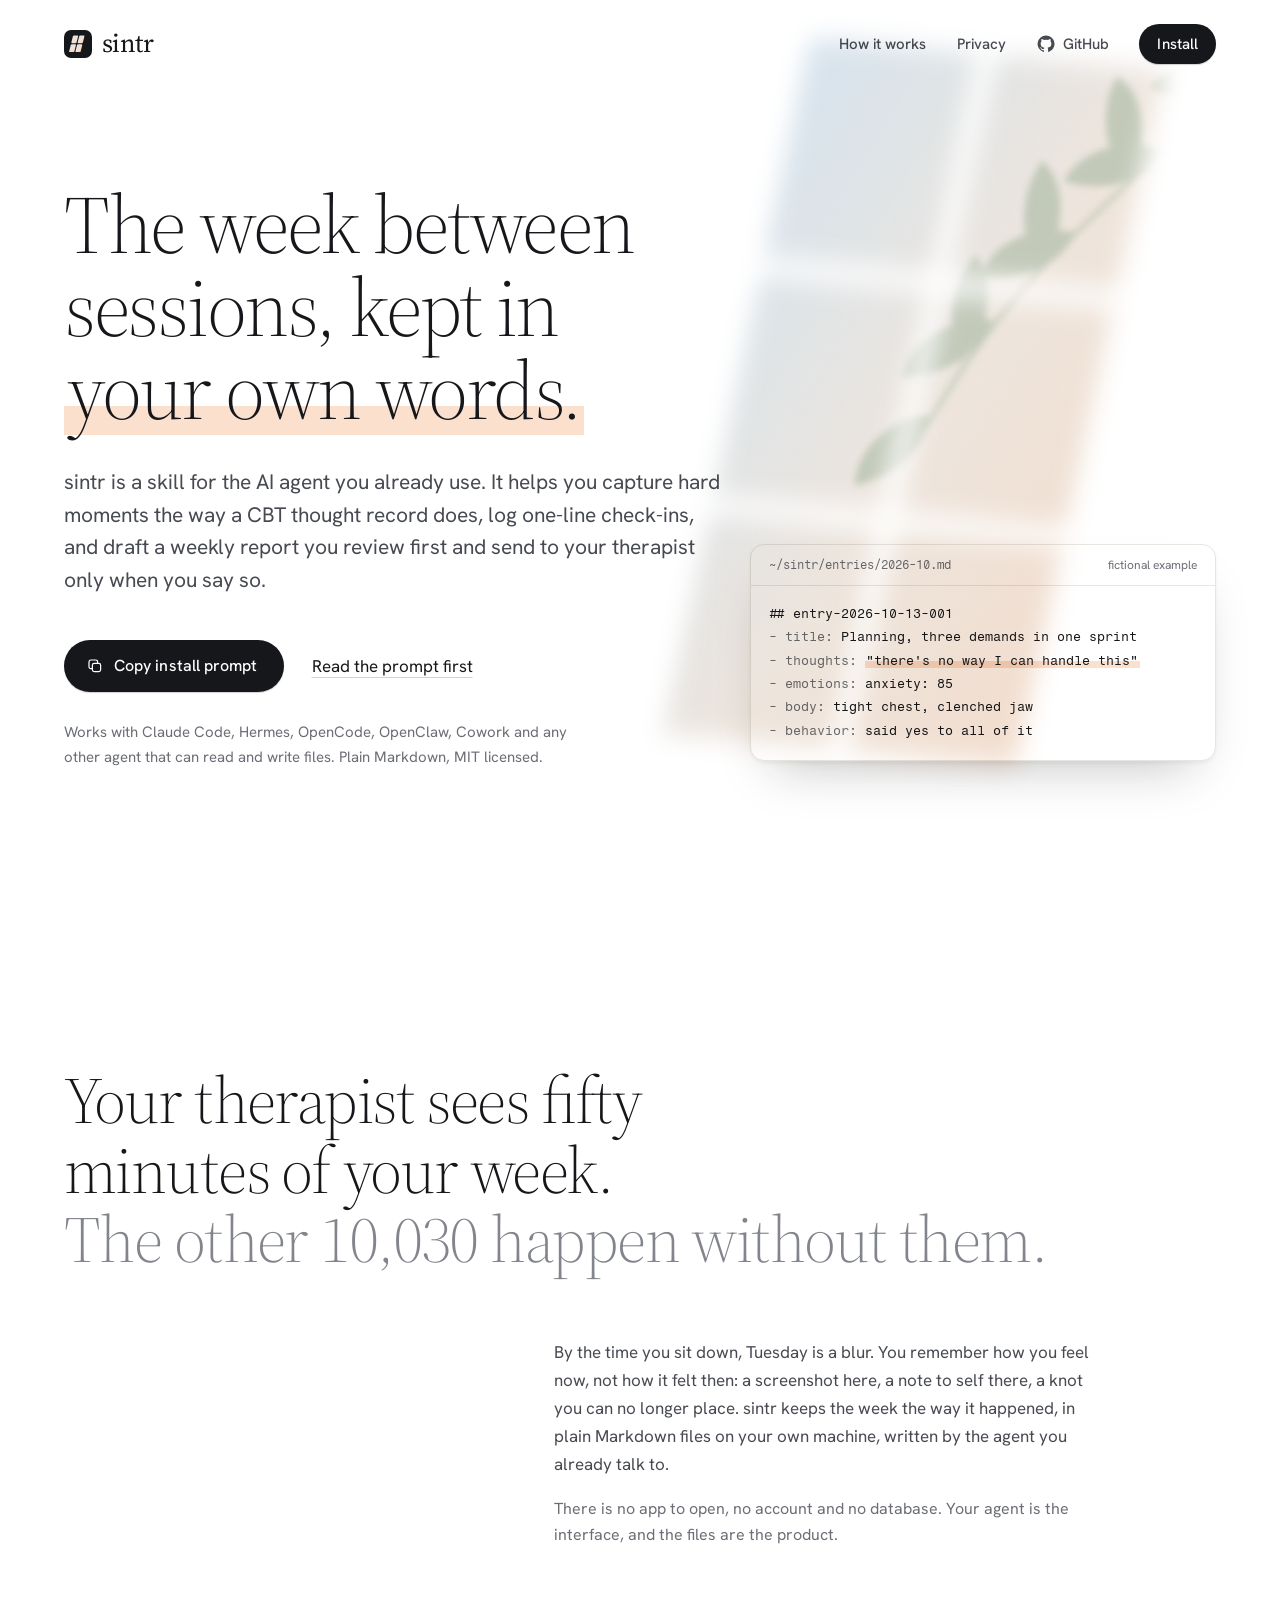
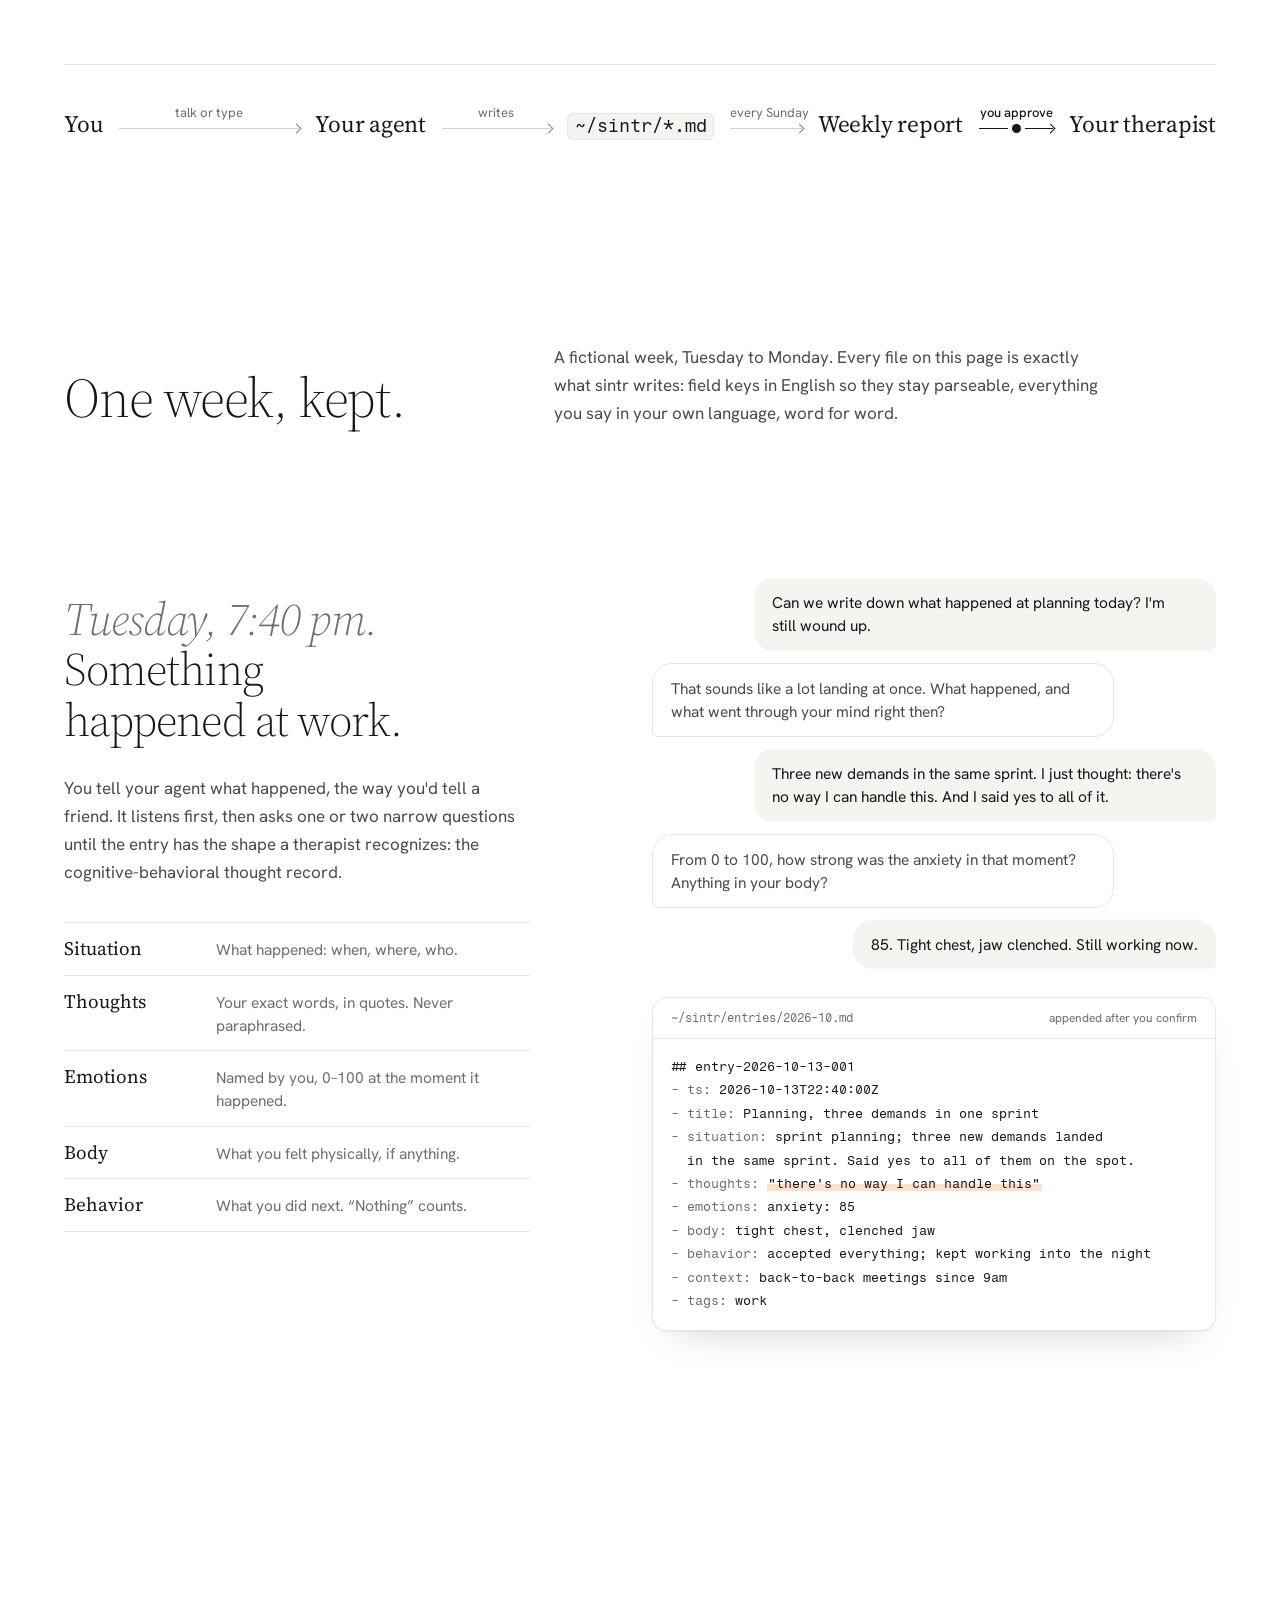
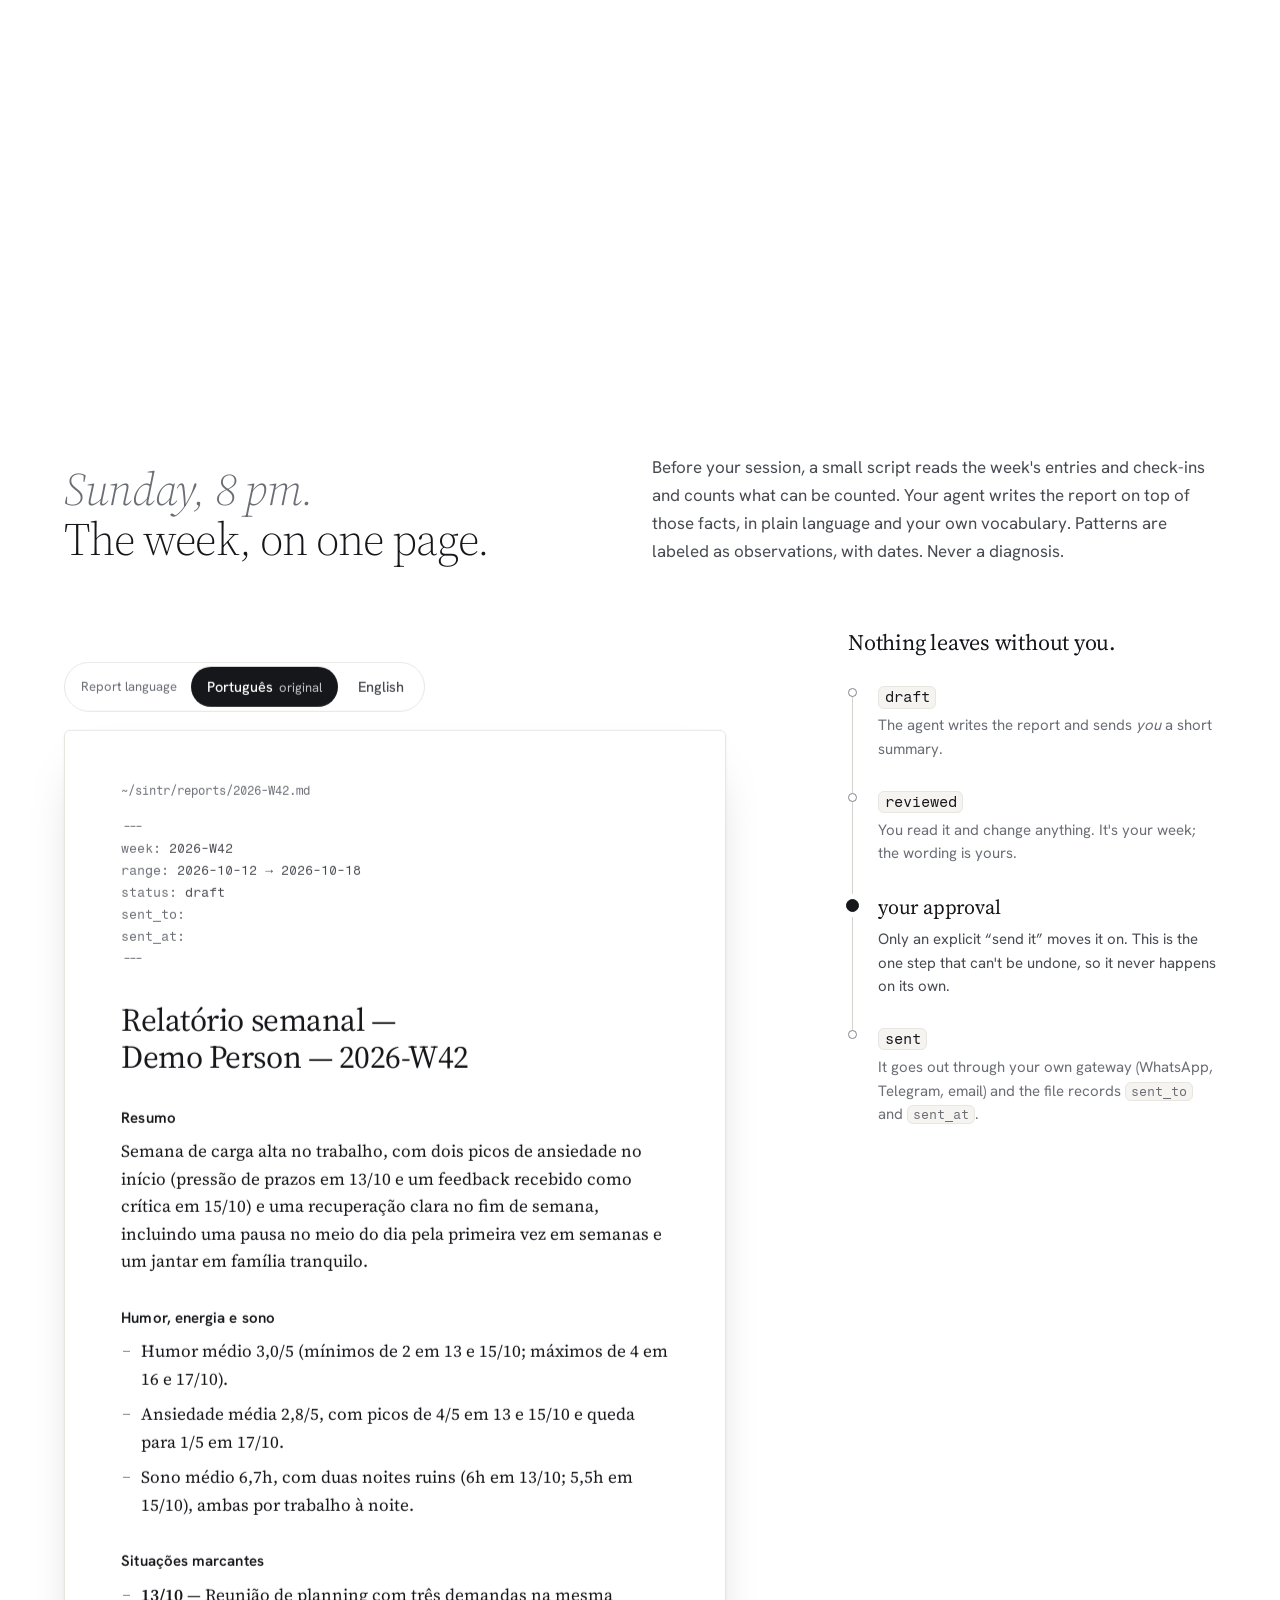
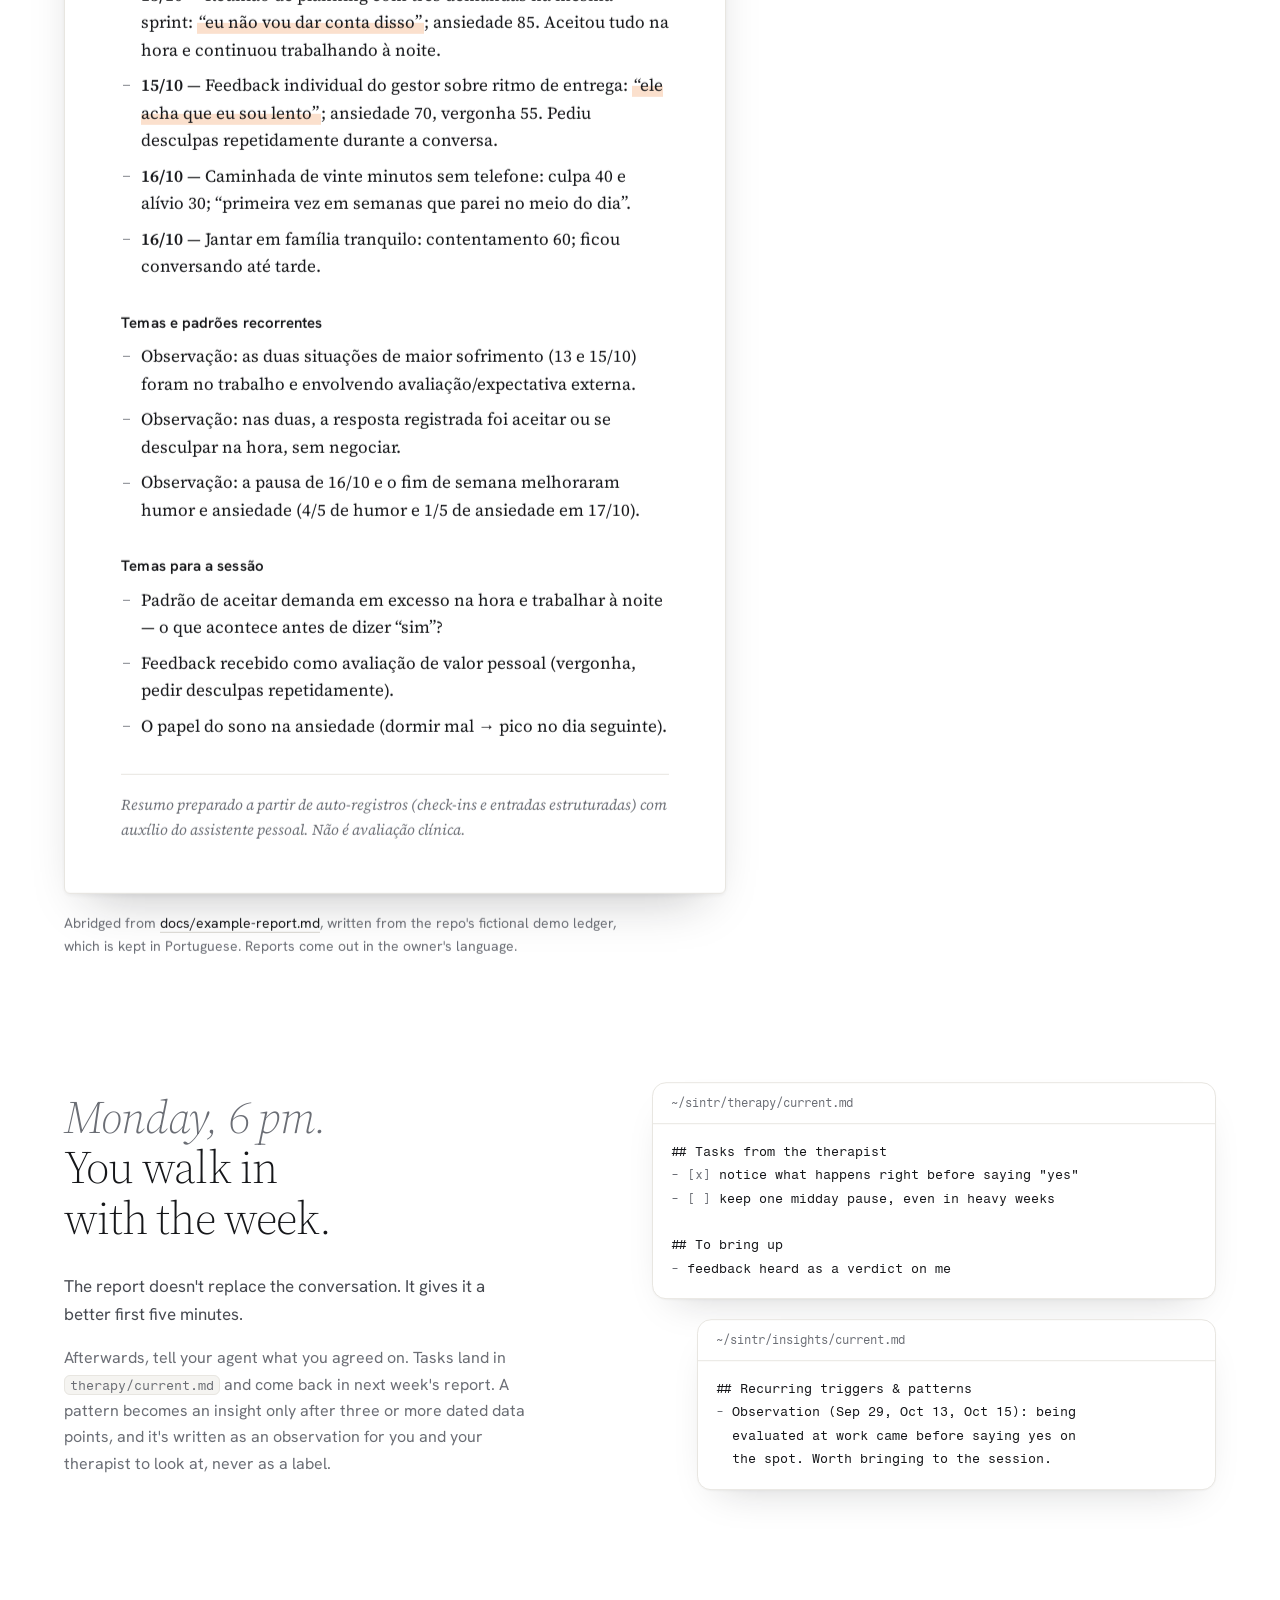
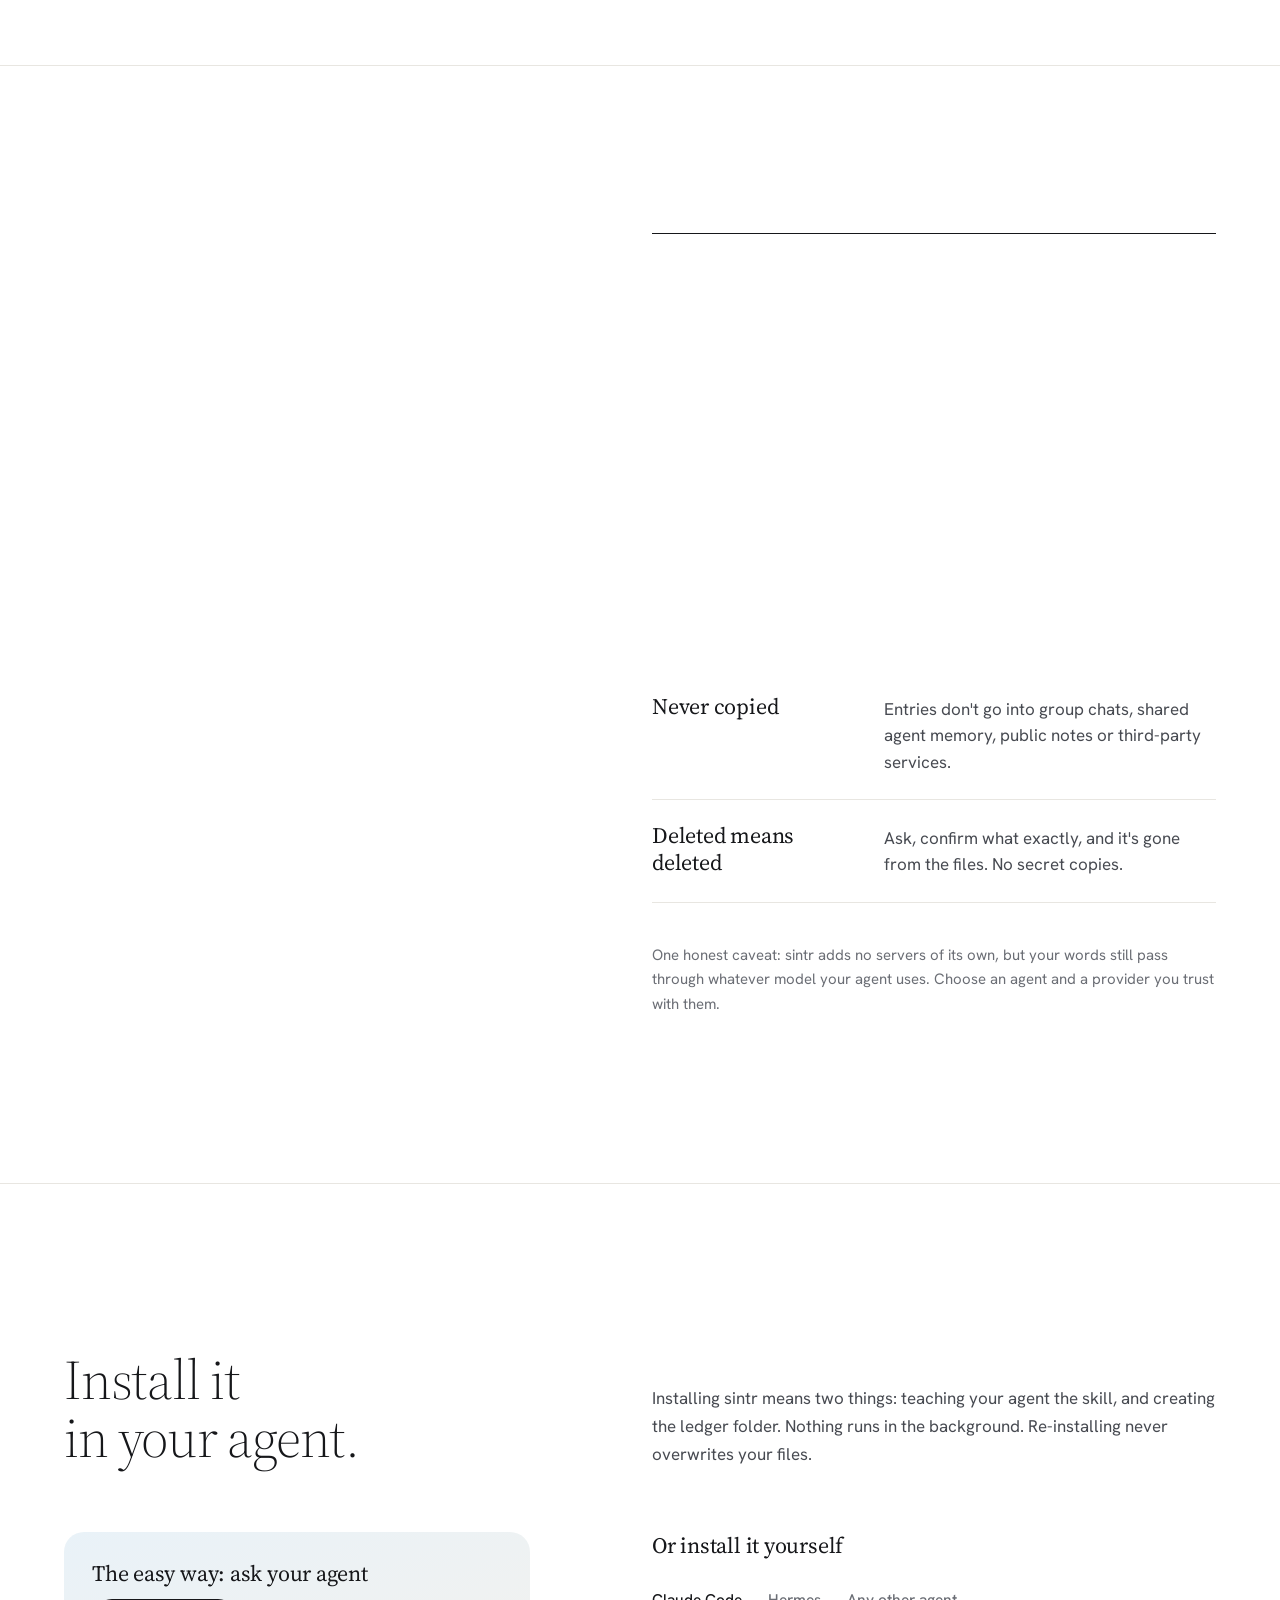
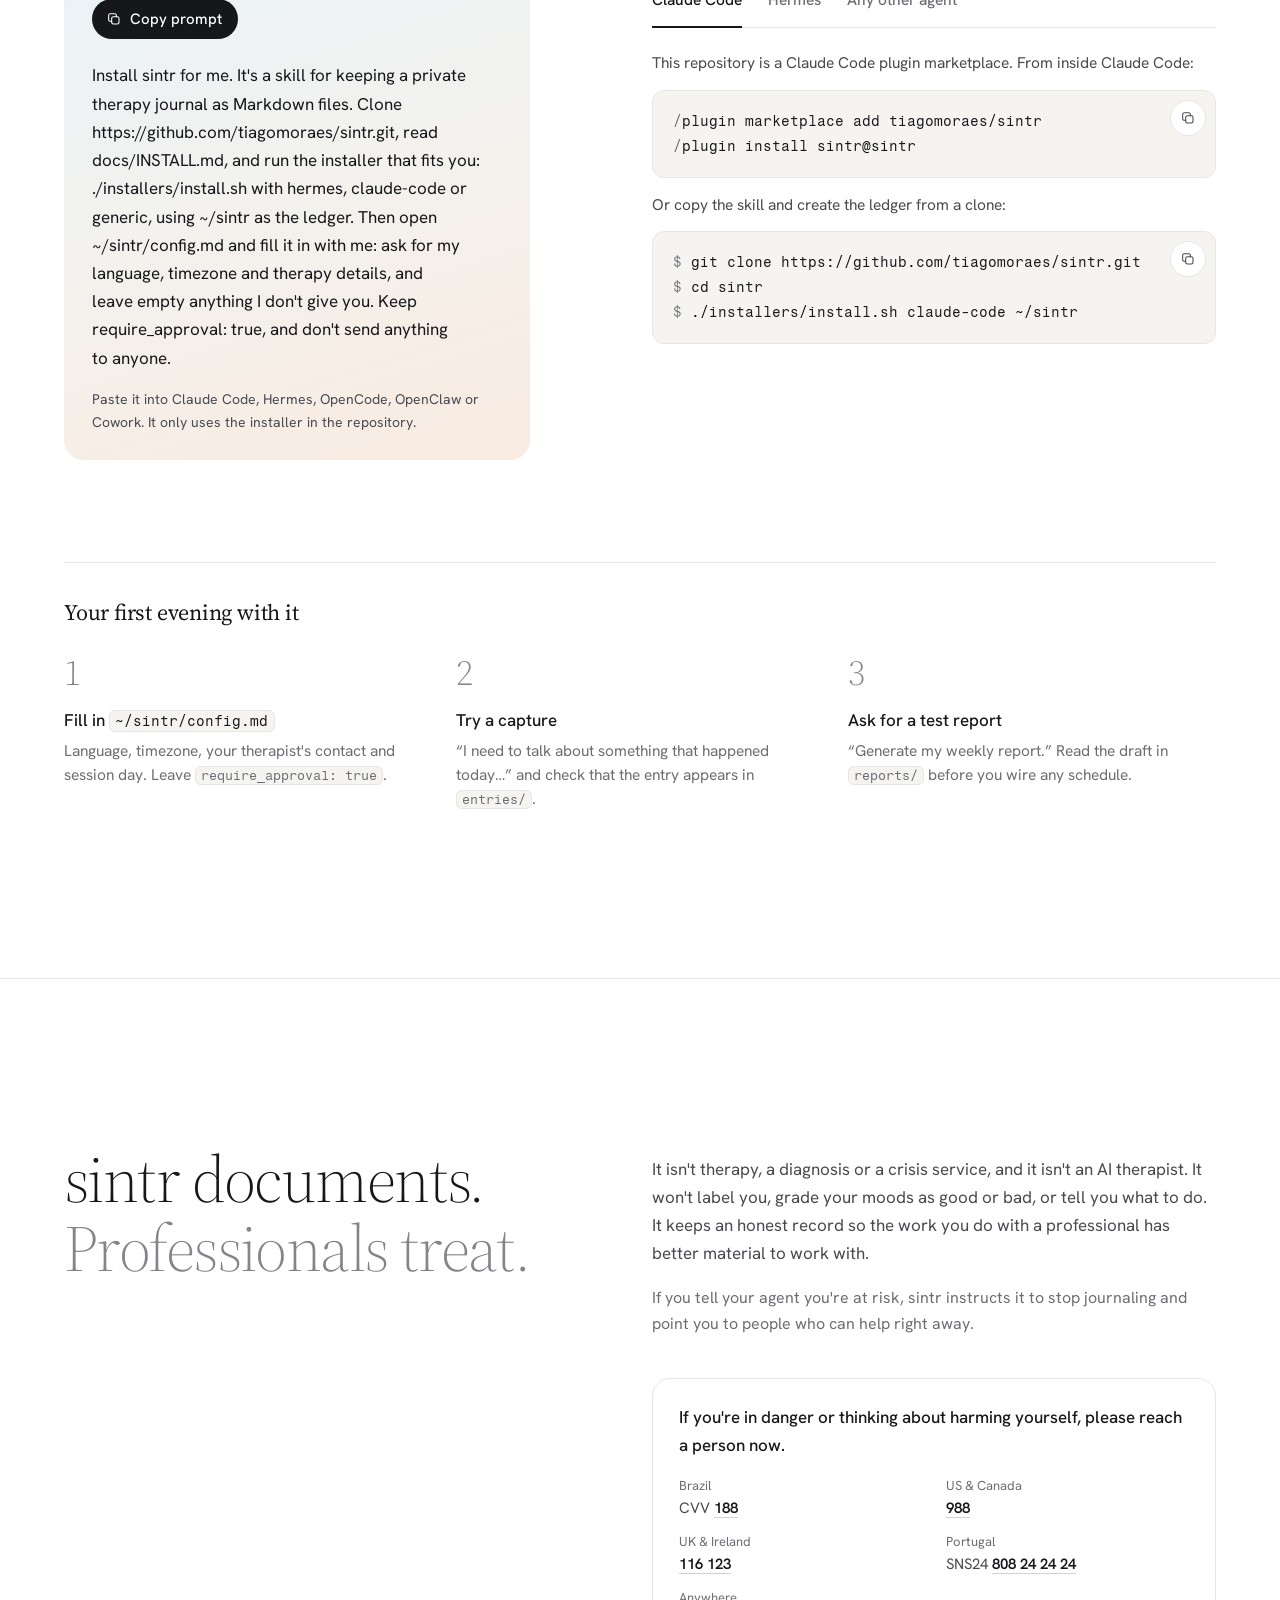
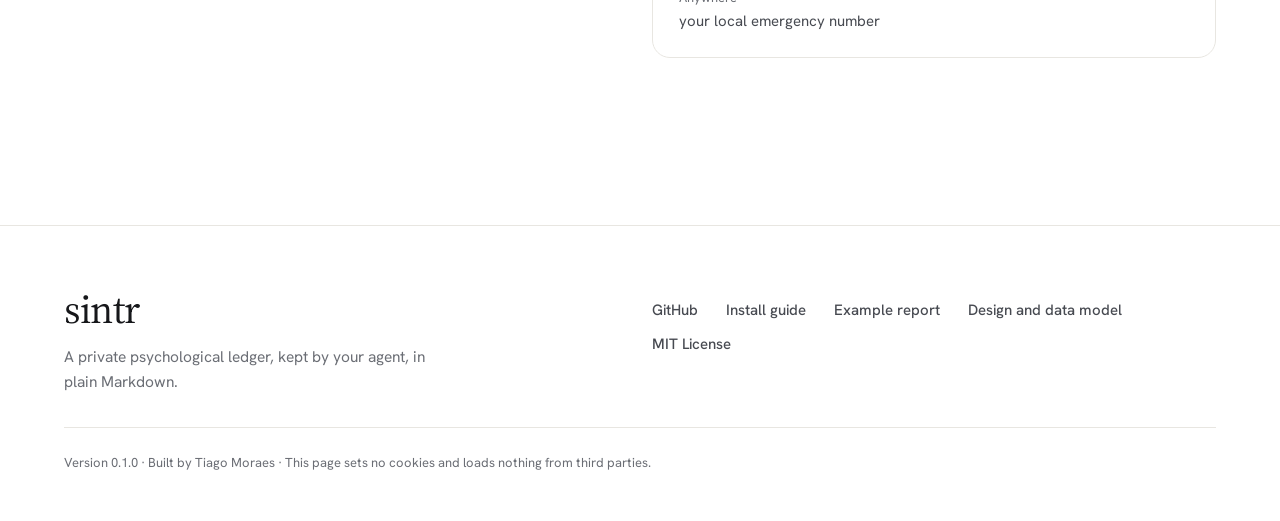
==== site/index.html @ f6a13fe6 "site: public website for sintr.tiagomoraes.cloud Static, dependency-free site in site/ (HTML/CSS/JS," ====
<!doctype html>
<html lang="en" data-time="morning">
<head>
  <meta charset="utf-8">
  <meta name="viewport" content="width=device-width, initial-scale=1">
  <title>sintr — the week between sessions, kept in your own words</title>
  <meta name="description" content="sintr is a skill for the AI agent you already use. It keeps a private, plain-Markdown record of hard moments and check-ins, structured like a CBT thought record, and drafts a weekly report you review before it goes to your therapist.">
  <meta name="theme-color" content="#ffffff">
  <meta name="color-scheme" content="light">
  <link rel="canonical" href="https://sintr.tiagomoraes.cloud/">
  <meta property="og:type" content="website">
  <meta property="og:url" content="https://sintr.tiagomoraes.cloud/">
  <meta property="og:title" content="sintr — the week between sessions, kept in your own words">
  <meta property="og:description" content="A private psychological ledger your AI agent keeps in plain Markdown, with a weekly report you approve before it reaches your therapist.">
  <meta property="og:image" content="https://sintr.tiagomoraes.cloud/og.png">
  <meta property="og:image:width" content="1200">
  <meta property="og:image:height" content="630">
  <meta name="twitter:card" content="summary_large_image">
  <link rel="icon" href="favicon.svg" type="image/svg+xml">
  <link rel="preload" href="fonts/source-serif-4-roman.woff2" as="font" type="font/woff2" crossorigin>
  <link rel="preload" href="fonts/hanken-grotesk.woff2" as="font" type="font/woff2" crossorigin>
  <script>
    /* Motion is opt-in: content renders fully without JS, and only browsers that
       welcome motion and can observe scroll get the light and reveal behavior. */
    (function (d) {
      d.classList.add('js');
      try {
        if ('IntersectionObserver' in window && !matchMedia('(prefers-reduced-motion: reduce)').matches) {
          d.classList.add('motion');
        }
      } catch (e) {}
    })(document.documentElement);
  </script>
  <link rel="stylesheet" href="styles.css">
</head>
<body>
  <a class="skip" href="#main">Skip to content</a>

  <!-- Window light: the page's only color. Purely decorative. -->
  <div class="sun" aria-hidden="true">
    <svg class="sun__svg" viewBox="0 0 1000 1000" focusable="false">
      <defs>
        <linearGradient id="sun-grad" x1="0" y1="0" x2="1" y2="1">
          <stop offset=".18" class="sun__s1"/>
          <stop offset=".5" class="sun__s2"/>
          <stop offset=".82" class="sun__s3"/>
        </linearGradient>
        <filter id="sun-edge" x="-30%" y="-30%" width="160%" height="160%">
          <feGaussianBlur stdDeviation="11"/>
        </filter>
        <filter id="sun-leaf" x="-30%" y="-30%" width="160%" height="160%">
          <feGaussianBlur stdDeviation="3.4"/>
        </filter>
        <filter id="sun-grain" x="0" y="0" width="100%" height="100%">
          <feTurbulence type="fractalNoise" baseFrequency=".9" numOctaves="2" stitchTiles="stitch"/>
          <feColorMatrix values="0 0 0 0 .42  0 0 0 0 .42  0 0 0 0 .44  0 0 0 .11 0"/>
        </filter>
        <!-- a tall two-by-three window, projected obliquely onto the wall -->
        <mask id="sun-window" maskUnits="userSpaceOnUse" x="-500" y="-500" width="2000" height="2000">
          <g filter="url(#sun-edge)" fill="#fff" transform="translate(430 110) skewX(-15) skewY(8)">
            <rect x="0" y="0" width="150" height="188" rx="3"/>
            <rect x="166" y="0" width="150" height="188" rx="3"/>
            <rect x="0" y="204" width="150" height="188" rx="3"/>
            <rect x="166" y="204" width="150" height="188" rx="3"/>
            <rect x="0" y="408" width="150" height="188" rx="3"/>
            <rect x="166" y="408" width="150" height="188" rx="3"/>
          </g>
        </mask>
      </defs>
      <g mask="url(#sun-window)">
        <rect x="200" y="60" width="600" height="840" fill="url(#sun-grad)"/>
        <rect x="200" y="60" width="600" height="840" filter="url(#sun-grain)"/>
        <g class="sun__leaves" filter="url(#sun-leaf)">
          <g class="sun__branch sun__branch--a">
            <path class="sun__stem" d="M960 60 C 870 120, 800 170, 700 250 S 560 380, 500 470"/>
            <path d="M900 104c-26-30-68-34-92-16 25 27 62 34 92 16z"/>
            <path d="M866 128c9-39-10-76-39-87-7 36 9 71 39 87z"/>
            <path d="M816 164c-32-23-74-20-94 4 28 19 67 21 94-4z"/>
            <path d="M786 186c14-37 2-78-25-92-12 34-2 73 25 92z"/>
            <path d="M733 225c-35-16-76-5-90 21 32 12 71 5 90-21z"/>
            <path d="M701 250c19-34 16-76-7-94-18 30-16 69 7 94z"/>
            <path d="M651 291c-35-11-74 5-85 34 34 7 69-5 85-34z"/>
            <path d="M618 321c25-30 28-73 7-94-21 27-25 66-7 94z"/>
            <path d="M575 362c-37-5-73 16-80 46 34 2 67-16 80-46z"/>
            <path d="M545 398c27-27 35-67 18-92-23 23-32 62-18 92z"/>
            <path d="M515 442c-35 2-65 28-67 58 34-5 62-28 67-58z"/>
          </g>
          <g class="sun__branch sun__branch--b">
            <path class="sun__stem" d="M960 560 C 890 600, 830 650, 780 720 S 700 840, 690 920"/>
            <path d="M902 590c-21-32-62-43-89-30 20 30 57 43 89 30z"/>
            <path d="M865 615c16-35 7-76-18-92-12 34-5 71 18 92z"/>
            <path d="M821 657c-30-25-73-27-94-5 27 23 66 27 94 5z"/>
            <path d="M796 686c19-34 18-74-4-94-18 30-18 69 4 94z"/>
            <path d="M757 739c-34-18-74-9-90 16 32 14 71 9 90-16z"/>
            <path d="M732 776c25-28 30-69 11-92-21 25-27 64-11 92z"/>
          </g>
        </g>
      </g>
    </svg>
  </div>

  <header class="top">
    <div class="wrap top__inner">
      <a class="mark" href="#main" aria-label="sintr, back to top">
        <svg class="mark__glyph" viewBox="0 0 32 32" aria-hidden="true" focusable="false">
          <defs>
            <linearGradient id="mark-grad" x1="0" y1="0" x2="1" y2="1">
              <stop offset="0" stop-color="#cfe3f3"/>
              <stop offset=".55" stop-color="#f6e1d3"/>
              <stop offset="1" stop-color="#f7cfb5"/>
            </linearGradient>
          </defs>
          <rect width="32" height="32" rx="8" fill="#16171a"/>
          <g fill="url(#mark-grad)" transform="translate(10.4 6.2) skewX(-14)">
            <rect x="0" y="0" width="6" height="8.8" rx="1"/>
            <rect x="7.2" y="0" width="6" height="8.8" rx="1"/>
            <rect x="0" y="10.2" width="6" height="8.8" rx="1"/>
            <rect x="7.2" y="10.2" width="6" height="8.8" rx="1"/>
          </g>
        </svg>
        <span class="mark__word">sintr</span>
      </a>
      <nav class="top__nav" aria-label="Primary">
        <a class="top__link" href="#week">How it works</a>
        <a class="top__link" href="#privacy">Privacy</a>
        <a class="top__link top__link--gh" href="https://github.com/tiagomoraes/sintr">
          <svg class="ico" viewBox="0 0 24 24" aria-hidden="true" focusable="false"><path fill="currentColor" d="M12 .8a11.2 11.2 0 0 0-3.54 21.83c.56.1.77-.24.77-.54v-1.9c-3.12.68-3.78-1.5-3.78-1.5-.51-1.3-1.25-1.64-1.25-1.64-1.02-.7.08-.68.08-.68 1.13.08 1.72 1.16 1.72 1.16 1 1.72 2.63 1.22 3.27.93.1-.73.39-1.22.71-1.5-2.49-.28-5.11-1.25-5.11-5.55 0-1.22.44-2.23 1.16-3.01-.12-.29-.5-1.43.11-2.97 0 0 .94-.3 3.08 1.15a10.7 10.7 0 0 1 5.6 0c2.14-1.45 3.08-1.15 3.08-1.15.61 1.54.23 2.68.11 2.97.72.78 1.16 1.79 1.16 3.01 0 4.31-2.63 5.26-5.13 5.54.4.35.76 1.03.76 2.08v3.08c0 .3.2.65.78.54A11.2 11.2 0 0 0 12 .8Z"/></svg>
          <span>GitHub</span>
        </a>
        <a class="btn btn--ink btn--sm" href="#install">Install</a>
      </nav>
    </div>
  </header>

  <main id="main">
    <!-- ───────────────────────── Hero ───────────────────────── -->
    <section class="hero" data-time="morning" aria-labelledby="hero-title">
      <div class="wrap hero__grid">
        <div class="hero__copy">
          <h1 id="hero-title" class="display">The week between sessions, kept in <span class="hl">your own words.</span></h1>
          <p class="lede">sintr is a skill for the AI agent you already use. It helps you capture hard moments the way a CBT thought record does, log one-line check-ins, and draft a weekly report you review first and send to your therapist only when you say&nbsp;so.</p>
          <div class="hero__actions">
            <a class="btn btn--ink" href="#prompt" data-copy="#prompt-text" data-copied="Copied. Paste it into your agent.">
              <svg class="ico" viewBox="0 0 24 24" aria-hidden="true" focusable="false"><rect x="8.5" y="8.5" width="11" height="11" rx="2.5"/><path d="M15.5 8.5v-2A2.5 2.5 0 0 0 13 4H6.5A2.5 2.5 0 0 0 4 6.5V13a2.5 2.5 0 0 0 2.5 2.5h2"/></svg>
              <span data-label>Copy install prompt</span>
            </a>
            <a class="link" href="#prompt">Read the prompt first</a>
          </div>
          <p class="hero__meta">Works with Claude Code, Hermes, OpenCode, OpenClaw, Cowork and any other agent that can read and write files. Plain Markdown, MIT&nbsp;licensed.</p>
        </div>

        <div class="hero__art" data-depth="-0.06">
          <figure class="file file--hero">
            <figcaption class="file__path">~/sintr/entries/2026-10.md <span class="file__note">fictional example</span></figcaption>
            <pre class="file__body"><span class="h">## entry-2026-10-13-001</span>
<span class="k">- title:</span> Planning, three demands in one sprint
<span class="k">- thoughts:</span> <mark>"there's no way I can handle this"</mark>
<span class="k">- emotions:</span> anxiety: 85
<span class="k">- body:</span> tight chest, clenched jaw
<span class="k">- behavior:</span> said yes to all of it</pre>
          </figure>
        </div>
      </div>
    </section>

    <!-- ───────────────────────── The idea ───────────────────────── -->
    <section class="idea" data-time="noon" aria-labelledby="idea-title">
      <div class="wrap">
        <h2 id="idea-title" class="statement" data-reveal>
          <span class="statement__a">Your therapist sees fifty minutes of your&nbsp;week.</span>
          <span class="statement__b">The other 10,030 happen without&nbsp;them.</span>
        </h2>
        <div class="idea__body">
          <p class="prose" data-reveal>By the time you sit down, Tuesday is a blur. You remember how you feel now, not how it felt then: a screenshot here, a note to self there, a knot you can no longer place. sintr keeps the week the way it happened, in plain Markdown files on your own machine, written by the agent you already talk&nbsp;to.</p>
          <p class="prose prose--quiet" data-reveal>There is no app to open, no account and no database. Your agent is the interface, and the files are the&nbsp;product.</p>
        </div>

        <ol class="flow" aria-label="How a week moves through sintr" data-reveal>
          <li class="flow__node"><span class="flow__name">You</span><span class="flow__edge">talk or type</span></li>
          <li class="flow__node"><span class="flow__name">Your agent</span><span class="flow__edge">writes</span></li>
          <li class="flow__node"><span class="flow__name"><code>~/sintr/*.md</code></span><span class="flow__edge">every Sunday</span></li>
          <li class="flow__node"><span class="flow__name">Weekly report</span><span class="flow__edge flow__edge--gate">you approve</span></li>
          <li class="flow__node"><span class="flow__name">Your therapist</span></li>
        </ol>
      </div>
    </section>

    <!-- ───────────────────────── The week ───────────────────────── -->
    <div id="week" class="week">
      <div class="wrap week__intro">
        <h2 class="h-section" data-reveal>One week, kept.</h2>
        <p class="prose" data-reveal>A fictional week, Tuesday to Monday. Every file on this page is exactly what sintr writes: field keys in English so they stay parseable, everything you say in your own language, word for&nbsp;word.</p>
      </div>

      <!-- Capture -->
      <section class="day day--capture" data-time="dusk" aria-labelledby="capture-title">
        <div class="wrap day__grid">
          <div class="day__copy">
            <h3 id="capture-title" class="h-day" data-reveal><span class="when">Tuesday, 7:40&nbsp;pm.</span> Something happened at&nbsp;work.</h3>
            <p class="prose" data-reveal>You tell your agent what happened, the way you'd tell a friend. It listens first, then asks one or two narrow questions until the entry has the shape a therapist recognizes: the cognitive-behavioral thought&nbsp;record.</p>
            <dl class="fields" data-reveal>
              <div class="fields__row"><dt>Situation</dt><dd>What happened: when, where, who.</dd></div>
              <div class="fields__row"><dt>Thoughts</dt><dd>Your exact words, in quotes. Never paraphrased.</dd></div>
              <div class="fields__row"><dt>Emotions</dt><dd>Named by you, 0–100 at the moment it happened.</dd></div>
              <div class="fields__row"><dt>Body</dt><dd>What you felt physically, if anything.</dd></div>
              <div class="fields__row"><dt>Behavior</dt><dd>What you did next. “Nothing” counts.</dd></div>
            </dl>
            <p class="prose prose--quiet" data-reveal>Deeper work, like weighing evidence and finding a more balanced thought, is offered only when you're steady. It's never forced, and it can always wait for the&nbsp;session.</p>
          </div>

          <div class="day__art" data-depth="-0.05">
            <div class="chat" aria-label="Example conversation with an agent">
              <p class="chat__msg chat__msg--you" data-reveal>Can we write down what happened at planning today? I'm still wound&nbsp;up.</p>
              <p class="chat__msg chat__msg--agent" data-reveal>That sounds like a lot landing at once. What happened, and what went through your mind right&nbsp;then?</p>
              <p class="chat__msg chat__msg--you" data-reveal>Three new demands in the same sprint. I just thought: there's no way I can handle this. And I said yes to all of&nbsp;it.</p>
              <p class="chat__msg chat__msg--agent" data-reveal>From 0 to 100, how strong was the anxiety in that moment? Anything in your&nbsp;body?</p>
              <p class="chat__msg chat__msg--you" data-reveal>85. Tight chest, jaw clenched. Still working&nbsp;now.</p>
            </div>
            <figure class="file file--entry" data-write>
              <figcaption class="file__path">~/sintr/entries/2026-10.md <span class="file__note">appended after you confirm</span></figcaption>
              <pre class="file__body"><span class="ln h">## entry-2026-10-13-001</span>
<span class="ln"><span class="k">- ts:</span> 2026-10-13T22:40:00Z</span>
<span class="ln"><span class="k">- title:</span> Planning, three demands in one sprint</span>
<span class="ln"><span class="k">- situation:</span> sprint planning; three new demands landed
  in the same sprint. Said yes to all of them on the spot.</span>
<span class="ln"><span class="k">- thoughts:</span> <mark>"there's no way I can handle this"</mark></span>
<span class="ln"><span class="k">- emotions:</span> anxiety: 85</span>
<span class="ln"><span class="k">- body:</span> tight chest, clenched jaw</span>
<span class="ln"><span class="k">- behavior:</span> accepted everything; kept working into the night</span>
<span class="ln"><span class="k">- context:</span> back-to-back meetings since 9am</span>
<span class="ln"><span class="k">- tags:</span> work</span></pre>
            </figure>
          </div>
        </div>
      </section>

      <!-- Check-in -->
      <section class="day day--checkin" data-time="early" aria-labelledby="checkin-title">
        <div class="wrap day__grid day__grid--flip">
          <div class="day__copy">
            <h3 id="checkin-title" class="h-day" data-reveal><span class="when">Thursday, 8:50&nbsp;am.</span> One line is&nbsp;enough.</h3>
            <p class="prose" data-reveal>A check-in is a single message: mood, energy, anxiety, sleep, whatever you feel like giving. sintr writes down exactly what you said and nothing&nbsp;more.</p>
            <p class="prose prose--quiet" data-reveal>You didn't mention energy, so there's no energy line. sintr leaves a gap empty rather than guess a&nbsp;number.</p>
          </div>
          <div class="day__art" data-depth="-0.04">
            <p class="chat__msg chat__msg--you chat__msg--solo" data-reveal>Mood 2/5, anxiety 4/5, slept 5½h. Worked late again. 1:1 with my manager&nbsp;today.</p>
            <figure class="file file--checkin" data-reveal>
              <figcaption class="file__path">~/sintr/checkins/2026-10.md</figcaption>
              <pre class="file__body"><span class="h">## checkin-2026-10-15</span>
<span class="k">- ts:</span> 2026-10-15T11:50:00Z
<span class="k">- mood:</span> <span class="num">2/5</span>
<span class="k">- anxiety:</span> <span class="num">4/5</span>
<span class="k">- sleep_h:</span> <span class="num">5.5</span>
<span class="k">- note:</span> worked late again; 1:1 with my manager today</pre>
            </figure>
            <p class="chat__msg chat__msg--agent chat__msg--solo" data-reveal>Logged for Thursday.</p>
          </div>
        </div>
      </section>

      <!-- Weekly report -->
      <section class="day day--report" data-time="evening" aria-labelledby="report-title">
        <div class="wrap">
          <div class="report__head">
            <h3 id="report-title" class="h-day h-day--wide" data-reveal><span class="when">Sunday, 8&nbsp;pm.</span> The week, on one&nbsp;page.</h3>
            <p class="prose" data-reveal>Before your session, a small script reads the week's entries and check-ins and counts what can be counted. Your agent writes the report on top of those facts, in plain language and your own vocabulary. Patterns are labeled as observations, with dates. Never a&nbsp;diagnosis.</p>
          </div>

          <div class="report__grid">
            <div class="report__doc" data-depth="-0.03">
              <input class="sr-only" type="radio" name="report-lang" id="rl-pt" checked>
              <input class="sr-only" type="radio" name="report-lang" id="rl-en">
              <div class="seg" role="presentation">
                <span class="seg__label" id="rl-label">Report language</span>
                <label class="seg__opt seg__opt--pt" for="rl-pt">Português <span class="seg__hint">original</span></label>
                <label class="seg__opt seg__opt--en" for="rl-en">English</label>
              </div>

              <article class="paper paper--pt" lang="pt-BR" aria-label="Example weekly report, original Portuguese">
                <p class="paper__path">~/sintr/reports/2026-W42.md</p>
                <pre class="paper__front"><span class="k">---</span>
<span class="k">week:</span> 2026-W42
<span class="k">range:</span> 2026-10-12 → 2026-10-18
<span class="k">status:</span> draft
<span class="k">sent_to:</span>
<span class="k">sent_at:</span>
<span class="k">---</span></pre>
                <h4 class="paper__title">Relatório semanal — Demo Person — 2026-W42</h4>
                <h5>Resumo</h5>
                <p>Semana de carga alta no trabalho, com dois picos de ansiedade no início (pressão de prazos em 13/10 e um feedback recebido como crítica em 15/10) e uma recuperação clara no fim de semana, incluindo uma pausa no meio do dia pela primeira vez em semanas e um jantar em família tranquilo.</p>
                <h5>Humor, energia e sono</h5>
                <ul>
                  <li>Humor médio 3,0/5 (mínimos de 2 em 13 e 15/10; máximos de 4 em 16 e 17/10).</li>
                  <li>Ansiedade média 2,8/5, com picos de 4/5 em 13 e 15/10 e queda para 1/5 em 17/10.</li>
                  <li>Sono médio 6,7h, com duas noites ruins (6h em 13/10; 5,5h em 15/10), ambas por trabalho à noite.</li>
                </ul>
                <h5>Situações marcantes</h5>
                <ul>
                  <li><b>13/10</b> — Reunião de planning com três demandas na mesma sprint: <mark>“eu não vou dar conta disso”</mark>; ansiedade 85. Aceitou tudo na hora e continuou trabalhando à noite.</li>
                  <li><b>15/10</b> — Feedback individual do gestor sobre ritmo de entrega: <mark>“ele acha que eu sou lento”</mark>; ansiedade 70, vergonha 55. Pediu desculpas repetidamente durante a conversa.</li>
                  <li><b>16/10</b> — Caminhada de vinte minutos sem telefone: culpa 40 e alívio 30; “primeira vez em semanas que parei no meio do dia”.</li>
                  <li><b>16/10</b> — Jantar em família tranquilo: contentamento 60; ficou conversando até tarde.</li>
                </ul>
                <h5>Temas e padrões recorrentes</h5>
                <ul>
                  <li>Observação: as duas situações de maior sofrimento (13 e 15/10) foram no trabalho e envolvendo avaliação/expectativa externa.</li>
                  <li>Observação: nas duas, a resposta registrada foi aceitar ou se desculpar na hora, sem negociar.</li>
                  <li>Observação: a pausa de 16/10 e o fim de semana melhoraram humor e ansiedade (4/5 de humor e 1/5 de ansiedade em 17/10).</li>
                </ul>
                <h5>Temas para a sessão</h5>
                <ul>
                  <li>Padrão de aceitar demanda em excesso na hora e trabalhar à noite — o que acontece antes de dizer “sim”?</li>
                  <li>Feedback recebido como avaliação de valor pessoal (vergonha, pedir desculpas repetidamente).</li>
                  <li>O papel do sono na ansiedade (dormir mal → pico no dia seguinte).</li>
                </ul>
                <p class="paper__foot">Resumo preparado a partir de auto-registros (check-ins e entradas estruturadas) com auxílio do assistente pessoal. Não é avaliação clínica.</p>
              </article>

              <article class="paper paper--en" lang="en" aria-label="Example weekly report, English translation">
                <p class="paper__path">~/sintr/reports/2026-W42.md <span class="file__note">translated for this page</span></p>
                <pre class="paper__front"><span class="k">---</span>
<span class="k">week:</span> 2026-W42
<span class="k">range:</span> 2026-10-12 → 2026-10-18
<span class="k">status:</span> draft
<span class="k">sent_to:</span>
<span class="k">sent_at:</span>
<span class="k">---</span></pre>
                <h4 class="paper__title">Weekly report — Demo Person — 2026-W42</h4>
                <h5>Summary</h5>
                <p>A week of heavy workload, with two anxiety peaks early on (deadline pressure on Oct 13 and feedback taken as criticism on Oct 15) and a clear recovery over the weekend, including a midday break for the first time in weeks and a calm family dinner.</p>
                <h5>Mood, energy and sleep</h5>
                <ul>
                  <li>Average mood 3.0/5 (lows of 2 on Oct 13 and 15; highs of 4 on Oct 16 and 17).</li>
                  <li>Average anxiety 2.8/5, peaking at 4/5 on Oct 13 and 15 and dropping to 1/5 on Oct 17.</li>
                  <li>Average sleep 6.7h, with two bad nights (6h on Oct 13; 5.5h on Oct 15), both from working late.</li>
                </ul>
                <h5>Notable situations</h5>
                <ul>
                  <li><b>Oct 13</b> — Planning meeting with three demands in the same sprint: <mark>“there's no way I can handle this”</mark>; anxiety 85. Accepted everything on the spot and kept working into the night.</li>
                  <li><b>Oct 15</b> — One-on-one feedback from the manager about delivery pace: <mark>“he thinks I'm slow”</mark>; anxiety 70, shame 55. Apologized repeatedly during the conversation.</li>
                  <li><b>Oct 16</b> — Twenty-minute walk without the phone: guilt 40 and relief 30; “first time in weeks I stopped in the middle of the day”.</li>
                  <li><b>Oct 16</b> — Calm family dinner: contentment 60; stayed talking until late.</li>
                </ul>
                <h5>Recurring themes and patterns</h5>
                <ul>
                  <li>Observation: the two most distressing situations (Oct 13 and 15) were at work and involved external evaluation or expectations.</li>
                  <li>Observation: in both, the recorded response was to accept or apologize on the spot, without negotiating.</li>
                  <li>Observation: the break on Oct 16 and the weekend improved mood and anxiety (mood 4/5 and anxiety 1/5 on Oct 17).</li>
                </ul>
                <h5>Topics for the session</h5>
                <ul>
                  <li>The pattern of taking on too much on the spot and working at night — what happens just before saying “yes”?</li>
                  <li>Feedback heard as a judgment of personal worth (shame, apologizing repeatedly).</li>
                  <li>The role of sleep in anxiety (sleeping badly → a peak the next day).</li>
                </ul>
                <p class="paper__foot">Summary prepared from self-reports (check-ins and structured entries) with the help of a personal assistant. Not a clinical assessment.</p>
              </article>
              <p class="report__src">Abridged from <a class="link" href="https://github.com/tiagomoraes/sintr/blob/main/docs/example-report.md">docs/example-report.md</a>, written from the repo's fictional demo ledger, which is kept in Portuguese. Reports come out in the owner's&nbsp;language.</p>
            </div>

            <aside class="report__flow" aria-labelledby="lifecycle-title">
              <h4 id="lifecycle-title" class="h-small" data-reveal>Nothing leaves without&nbsp;you.</h4>
              <ol class="stations">
                <li class="stations__item" data-reveal>
                  <span class="stations__state"><code>draft</code></span>
                  <p>The agent writes the report and sends <em>you</em> a short summary.</p>
                </li>
                <li class="stations__item" data-reveal>
                  <span class="stations__state"><code>reviewed</code></span>
                  <p>You read it and change anything. It's your week; the wording is yours.</p>
                </li>
                <li class="stations__item stations__item--gate" data-reveal>
                  <span class="stations__state">your approval</span>
                  <p>Only an explicit “send it” moves it on. This is the one step that can't be undone, so it never happens on its own.</p>
                </li>
                <li class="stations__item" data-reveal>
                  <span class="stations__state"><code>sent</code></span>
                  <p>It goes out through your own gateway (WhatsApp, Telegram, email) and the file records <code>sent_to</code> and <code>sent_at</code>.</p>
                </li>
              </ol>
            </aside>
          </div>
        </div>
      </section>

      <!-- Session -->
      <section class="day day--session" data-time="golden" aria-labelledby="session-title">
        <div class="wrap day__grid">
          <div class="day__copy">
            <h3 id="session-title" class="h-day" data-reveal><span class="when">Monday, 6&nbsp;pm.</span> You walk in with the&nbsp;week.</h3>
            <p class="prose" data-reveal>The report doesn't replace the conversation. It gives it a better first five&nbsp;minutes.</p>
            <p class="prose prose--quiet" data-reveal>Afterwards, tell your agent what you agreed on. Tasks land in <code>therapy/current.md</code> and come back in next week's report. A pattern becomes an insight only after three or more dated data points, and it's written as an observation for you and your therapist to look at, never as a&nbsp;label.</p>
          </div>
          <div class="day__art day__art--pair" data-depth="-0.04">
            <figure class="file" data-reveal>
              <figcaption class="file__path">~/sintr/therapy/current.md</figcaption>
              <pre class="file__body"><span class="h">## Tasks from the therapist</span>
<span class="k">- [x]</span> notice what happens right before saying "yes"
<span class="k">- [ ]</span> keep one midday pause, even in heavy weeks

<span class="h">## To bring up</span>
<span class="k">-</span> feedback heard as a verdict on me</pre>
            </figure>
            <figure class="file" data-reveal>
              <figcaption class="file__path">~/sintr/insights/current.md</figcaption>
              <pre class="file__body"><span class="h">## Recurring triggers &amp; patterns</span>
<span class="k">-</span> Observation (Sep 29, Oct 13, Oct 15): being
  evaluated at work came before saying yes on
  the spot. Worth bringing to the session.</pre>
            </figure>
          </div>
        </div>
      </section>
    </div>

    <!-- ───────────────────────── Privacy ───────────────────────── -->
    <section id="privacy" class="privacy" data-time="night" aria-labelledby="privacy-title">
      <div class="wrap privacy__grid">
        <div class="privacy__lead">
          <h2 id="privacy-title" class="h-section h-section--xl" data-reveal>Your thoughts stay&nbsp;yours.</h2>
          <p class="prose" data-reveal>sintr is a folder, not a service. There is no sintr server, no sync and no analytics, so there is nothing of yours sitting anywhere for anyone else to&nbsp;lose.</p>
          <figure class="file file--ls" data-reveal>
            <figcaption class="file__path">$ ls -l ~/sintr</figcaption>
            <pre class="file__body"><span class="k">drwx------</span>  checkins/
<span class="k">-rw-------</span>  config.md
<span class="k">drwx------</span>  entries/
<span class="k">drwx------</span>  insights/
<span class="k">drwx------</span>  reports/
<span class="k">drwx------</span>  therapy/</pre>
          </figure>
        </div>
        <dl class="promises">
          <div class="promises__row" data-reveal><dt>Local-first</dt><dd>One folder on your machine, in files you can open with any editor. Nothing to sign up for.</dd></div>
          <div class="promises__row" data-reveal><dt>Locked down</dt><dd>The installer sets <code>700</code> on the ledger folder and <code>600</code> on every file in it.</dd></div>
          <div class="promises__row" data-reveal><dt>Default deny</dt><dd>Nothing is shared with anyone, your therapist included, without your explicit approval for that specific share.</dd></div>
          <div class="promises__row" data-reveal><dt>On the record</dt><dd>Every send is written into the report itself: who received it, and when.</dd></div>
          <div class="promises__row" data-reveal><dt>Never copied</dt><dd>Entries don't go into group chats, shared agent memory, public notes or third-party services.</dd></div>
          <div class="promises__row" data-reveal><dt>Deleted means deleted</dt><dd>Ask, confirm what exactly, and it's gone from the files. No secret copies.</dd></div>
        </dl>
        <p class="privacy__note" data-reveal>One honest caveat: sintr adds no servers of its own, but your words still pass through whatever model your agent uses. Choose an agent and a provider you trust with them.</p>
      </div>
    </section>

    <!-- ───────────────────────── Install ───────────────────────── -->
    <section id="install" class="install" data-time="late" aria-labelledby="install-title">
      <div class="wrap">
        <div class="install__head">
          <h2 id="install-title" class="h-section" data-reveal>Install it in your&nbsp;agent.</h2>
          <p class="prose" data-reveal>Installing sintr means two things: teaching your agent the skill, and creating the ledger folder. Nothing runs in the background. Re-installing never overwrites your&nbsp;files.</p>
        </div>

        <div class="install__grid">
          <figure id="prompt" class="ask" data-reveal>
            <figcaption class="ask__head">
              <span class="h-small">The easy way: ask your agent</span>
              <button class="copy" type="button" data-copy="#prompt-text">
                <svg class="ico" viewBox="0 0 24 24" aria-hidden="true" focusable="false"><rect x="8.5" y="8.5" width="11" height="11" rx="2.5"/><path d="M15.5 8.5v-2A2.5 2.5 0 0 0 13 4H6.5A2.5 2.5 0 0 0 4 6.5V13a2.5 2.5 0 0 0 2.5 2.5h2"/></svg>
                <span data-label>Copy prompt</span>
              </button>
            </figcaption>
            <blockquote id="prompt-text" class="ask__text">Install sintr for me. It's a skill for keeping a private therapy journal as Markdown files. Clone https://github.com/tiagomoraes/sintr.git, read docs/INSTALL.md, and run the installer that fits you: ./installers/install.sh with hermes, claude-code or generic, using ~/sintr as the ledger. Then open ~/sintr/config.md and fill it in with me: ask for my language, timezone and therapy details, and leave empty anything I don't give you. Keep require_approval: true, and don't send anything to anyone.</blockquote>
            <p class="ask__foot">Paste it into Claude Code, Hermes, OpenCode, OpenClaw or Cowork. It only uses the installer in the repository.</p>
          </figure>

          <div class="agents" data-reveal>
            <p class="h-small agents__title" id="agents-title">Or install it yourself</p>
            <input class="sr-only" type="radio" name="agent" id="ag-claude" checked>
            <input class="sr-only" type="radio" name="agent" id="ag-hermes">
            <input class="sr-only" type="radio" name="agent" id="ag-generic">
            <div class="agents__tabs" role="presentation">
              <label for="ag-claude">Claude Code</label>
              <label for="ag-hermes">Hermes</label>
              <label for="ag-generic">Any other agent</label>
            </div>

            <div class="agents__panels">
              <div class="agents__panel agents__panel--claude">
                <p class="agents__lead">This repository is a Claude Code plugin marketplace. From inside Claude&nbsp;Code:</p>
                <div class="cmd">
                  <pre id="cmd-claude"><span class="p">/</span>plugin marketplace add tiagomoraes/sintr
<span class="p">/</span>plugin install sintr@sintr</pre>
                  <button class="copy copy--icon" type="button" data-copy="#cmd-claude" aria-label="Copy Claude Code commands">
                    <svg class="ico" viewBox="0 0 24 24" aria-hidden="true" focusable="false"><rect x="8.5" y="8.5" width="11" height="11" rx="2.5"/><path d="M15.5 8.5v-2A2.5 2.5 0 0 0 13 4H6.5A2.5 2.5 0 0 0 4 6.5V13a2.5 2.5 0 0 0 2.5 2.5h2"/></svg>
                  </button>
                </div>
                <p class="agents__lead">Or copy the skill and create the ledger from a&nbsp;clone:</p>
                <div class="cmd">
                  <pre id="cmd-claude-manual"><span class="p">$ </span>git clone https://github.com/tiagomoraes/sintr.git
<span class="p">$ </span>cd sintr
<span class="p">$ </span>./installers/install.sh claude-code ~/sintr</pre>
                  <button class="copy copy--icon" type="button" data-copy="#cmd-claude-manual" aria-label="Copy manual Claude Code install commands">
                    <svg class="ico" viewBox="0 0 24 24" aria-hidden="true" focusable="false"><rect x="8.5" y="8.5" width="11" height="11" rx="2.5"/><path d="M15.5 8.5v-2A2.5 2.5 0 0 0 13 4H6.5A2.5 2.5 0 0 0 4 6.5V13a2.5 2.5 0 0 0 2.5 2.5h2"/></svg>
                  </button>
                </div>
              </div>

              <div class="agents__panel agents__panel--hermes">
                <p class="agents__lead">Clone the repository and run the Hermes&nbsp;target:</p>
                <div class="cmd">
                  <pre id="cmd-hermes"><span class="p">$ </span>git clone https://github.com/tiagomoraes/sintr.git
<span class="p">$ </span>cd sintr
<span class="p">$ </span>make install-hermes</pre>
                  <button class="copy copy--icon" type="button" data-copy="#cmd-hermes" aria-label="Copy Hermes install commands">
                    <svg class="ico" viewBox="0 0 24 24" aria-hidden="true" focusable="false"><rect x="8.5" y="8.5" width="11" height="11" rx="2.5"/><path d="M15.5 8.5v-2A2.5 2.5 0 0 0 13 4H6.5A2.5 2.5 0 0 0 4 6.5V13a2.5 2.5 0 0 0 2.5 2.5h2"/></svg>
                  </button>
                </div>
                <p class="agents__lead">It copies the skill into <code>~/.hermes/skills/sintr</code>, creates <code>~/sintr</code> from the templates (skipping anything that already exists) and sets the <code>700</code>/<code>600</code> permissions. Then ask Hermes to load the <code>sintr</code>&nbsp;skill.</p>
              </div>

              <div class="agents__panel agents__panel--generic">
                <p class="agents__lead">For OpenCode, OpenClaw, Cowork or your own&nbsp;setup:</p>
                <div class="cmd">
                  <pre id="cmd-generic"><span class="p">$ </span>git clone https://github.com/tiagomoraes/sintr.git
<span class="p">$ </span>cd sintr
<span class="p">$ </span>./installers/install.sh generic ~/sintr</pre>
                  <button class="copy copy--icon" type="button" data-copy="#cmd-generic" aria-label="Copy generic install commands">
                    <svg class="ico" viewBox="0 0 24 24" aria-hidden="true" focusable="false"><rect x="8.5" y="8.5" width="11" height="11" rx="2.5"/><path d="M15.5 8.5v-2A2.5 2.5 0 0 0 13 4H6.5A2.5 2.5 0 0 0 4 6.5V13a2.5 2.5 0 0 0 2.5 2.5h2"/></svg>
                  </button>
                </div>
                <p class="agents__lead">The skill lands in <code>~/.sintr/skill/</code>. Point a skill-aware agent at it, include its <code>SKILL.md</code> in your <code>AGENTS.md</code> or system prompt, or zip the folder and upload it as a skill in&nbsp;Cowork.</p>
              </div>
            </div>
          </div>
        </div>

        <div class="firstrun">
          <h3 class="h-small" data-reveal>Your first evening with&nbsp;it</h3>
          <ol class="firstrun__list">
            <li data-reveal><span class="firstrun__step">Fill in <code>~/sintr/config.md</code></span> Language, timezone, your therapist's contact and session day. Leave <code>require_approval: true</code>.</li>
            <li data-reveal><span class="firstrun__step">Try a capture</span> “I need to talk about something that happened today…” and check that the entry appears in <code>entries/</code>.</li>
            <li data-reveal><span class="firstrun__step">Ask for a test report</span> “Generate my weekly report.” Read the draft in <code>reports/</code> before you wire any&nbsp;schedule.</li>
          </ol>
        </div>
      </div>
    </section>

    <!-- ───────────────────────── Honesty ───────────────────────── -->
    <section class="honest" data-time="dawn" aria-labelledby="honest-title">
      <div class="wrap honest__grid">
        <h2 id="honest-title" class="statement statement--close" data-reveal>
          <span class="statement__a">sintr documents.</span>
          <span class="statement__b">Professionals&nbsp;treat.</span>
        </h2>
        <div class="honest__body">
          <p class="prose" data-reveal>It isn't therapy, a diagnosis or a crisis service, and it isn't an AI therapist. It won't label you, grade your moods as good or bad, or tell you what to do. It keeps an honest record so the work you do with a professional has better material to work&nbsp;with.</p>
          <p class="prose prose--quiet" data-reveal>If you tell your agent you're at risk, sintr instructs it to stop journaling and point you to people who can help right&nbsp;away.</p>
          <div class="help" data-reveal>
            <p class="help__title">If you're in danger or thinking about harming yourself, please reach a person&nbsp;now.</p>
            <ul class="help__lines">
              <li><span>Brazil</span> CVV <a href="tel:188">188</a></li>
              <li><span>US &amp; Canada</span> <a href="tel:988">988</a></li>
              <li><span>UK &amp; Ireland</span> <a href="tel:116123">116 123</a></li>
              <li><span>Portugal</span> SNS24 <a href="tel:808242424">808 24 24 24</a></li>
              <li><span>Anywhere</span> your local emergency number</li>
            </ul>
          </div>
        </div>
      </div>
    </section>
  </main>

  <footer class="foot" data-time="dawn">
    <div class="wrap foot__grid">
      <div class="foot__brand">
        <p class="mark mark--foot"><span class="mark__word">sintr</span></p>
        <p class="foot__line">A private psychological ledger, kept by your agent, in plain&nbsp;Markdown.</p>
      </div>
      <nav class="foot__links" aria-label="Project">
        <a href="https://github.com/tiagomoraes/sintr">GitHub</a>
        <a href="https://github.com/tiagomoraes/sintr/blob/main/docs/INSTALL.md">Install guide</a>
        <a href="https://github.com/tiagomoraes/sintr/blob/main/docs/example-report.md">Example report</a>
        <a href="https://github.com/tiagomoraes/sintr/blob/main/docs/DESIGN.md">Design and data model</a>
        <a href="https://github.com/tiagomoraes/sintr/blob/main/LICENSE">MIT License</a>
      </nav>
      <p class="foot__fine">Version 0.1.0 · Built by Tiago Moraes · This page sets no cookies and loads nothing from third&nbsp;parties.</p>
    </div>
  </footer>

  <p class="toast" role="status" aria-live="polite"></p>
  <script src="main.js" defer></script>
</body>
</html>
---- site/styles.css ----
/* sintr — site styles.
   The world: a white consulting-room wall. Window light is the only color;
   type, hairlines and black controls do everything else. */

/* ───────────── Fonts (self-hosted, SIL OFL 1.1 — see fonts/OFL.txt) ───────────── */
@font-face {
  font-family: "Source Serif 4";
  src: url("fonts/source-serif-4-roman.woff2") format("woff2");
  font-weight: 200 600;
  font-style: normal;
  font-display: swap;
}
@font-face {
  font-family: "Source Serif 4";
  src: url("fonts/source-serif-4-italic.woff2") format("woff2");
  font-weight: 200 600;
  font-style: italic;
  font-display: swap;
}
@font-face {
  font-family: "Hanken Grotesk";
  src: url("fonts/hanken-grotesk.woff2") format("woff2");
  font-weight: 300 700;
  font-style: normal;
  font-display: swap;
}
@font-face {
  font-family: "Fragment Mono";
  src: url("fonts/fragment-mono.woff2") format("woff2");
  font-weight: 400;
  font-style: normal;
  font-display: swap;
}

/* ───────────── Light colors are animatable (time of day) ───────────── */
@property --l1 { syntax: "<color>"; inherits: true; initial-value: #d4e6f4; }
@property --l2 { syntax: "<color>"; inherits: true; initial-value: #f1e8df; }
@property --l3 { syntax: "<color>"; inherits: true; initial-value: #f8dcc8; }
@property --leaf { syntax: "<color>"; inherits: true; initial-value: #a9b9a3; }

/* ───────────── Tokens ───────────── */
:root {
  --paper: #ffffff;
  --ink: #16171a;
  --ink-2: #474a51;
  --ink-3: #6b6e75;
  --ink-soft: #82858c;
  --rule: #e8e6e1;
  --rule-strong: #d4d2cc;
  --wash: #f5f4f1;

  --mark: #fbe0cd;

  --serif: "Source Serif 4", "Iowan Old Style", "Charter", Georgia, serif;
  --sans: "Hanken Grotesk", ui-sans-serif, system-ui, -apple-system, "Segoe UI", sans-serif;
  --mono: "Fragment Mono", ui-monospace, "SF Mono", Menlo, Consolas, monospace;

  --ease: cubic-bezier(.16, 1, .3, 1);
  --ease-slow: cubic-bezier(.45, .05, .2, 1);

  --gutter: clamp(20px, 5vw, 72px);
  --section: clamp(104px, 13vw, 208px);
  --radius: 14px;

  --shadow-card: 0 1px 2px rgba(22, 23, 26, .04), 0 18px 40px -22px rgba(22, 23, 26, .22);
  --shadow-lift: 0 2px 4px rgba(22, 23, 26, .05), 0 26px 50px -24px rgba(22, 23, 26, .28);

  /* morning light by default */
  --l1: #d4e6f4;
  --l2: #f1e8df;
  --l3: #f8dcc8;
  --leaf: #a9b9a3;

  color-scheme: light;
  transition: --l1 2.8s var(--ease-slow), --l2 2.8s var(--ease-slow), --l3 2.8s var(--ease-slow), --leaf 2.8s var(--ease-slow);
}

html[data-time="noon"]    { --l1: #dcecf6; --l2: #e9f1e6; --l3: #f5ebdd; --leaf: #b2c2ac; }
html[data-time="dusk"]    { --l1: #f9dcc9; --l2: #f4e0d8; --l3: #e4def2; --leaf: #aeaab3; }
html[data-time="evening"] { --l1: #e2dcf3; --l2: #ece2ee; --l3: #f7e2d5; --leaf: #aaa8b8; }
html[data-time="golden"]  { --l1: #fadbc4; --l2: #f6e7d2; --l3: #dde8d6; --leaf: #a7b39b; }
html[data-time="early"]   { --l1: #d2e6f3; --l2: #e4eedf; --l3: #f4ecdb; --leaf: #a9b9a3; }
html[data-time="late"]    { --l1: #d9eaf5; --l2: #eef0e6; --l3: #f8e4d4; --leaf: #b0bfaa; }
html[data-time="night"]   { --l1: #d9dfeb; --l2: #e2e6ef; --l3: #e9ecf2; --leaf: #b3b8c4; }
html[data-time="dawn"]    { --l1: #dfebf5; --l2: #f3ece5; --l3: #f9e2d2; --leaf: #b4c2af; }

/* ───────────── Base ───────────── */
*, *::before, *::after { box-sizing: border-box; }
html {
  -webkit-text-size-adjust: 100%;
  text-size-adjust: 100%;
  scroll-behavior: smooth;
  scroll-padding-top: 24px;
  scrollbar-color: #d6d4cf transparent;
  scrollbar-width: thin;
}
body {
  margin: 0;
  background: var(--paper);
  color: var(--ink);
  font-family: var(--sans);
  font-size: 1.0625rem;
  line-height: 1.65;
  font-weight: 400;
  font-feature-settings: "kern", "liga";
  -webkit-font-smoothing: antialiased;
  -moz-osx-font-smoothing: grayscale;
  text-rendering: optimizeLegibility;
  overflow-x: clip;
  caret-color: var(--ink);
}
::selection { background: var(--mark); color: var(--ink); }
::-webkit-scrollbar { width: 10px; height: 10px; }
::-webkit-scrollbar-thumb { background: #d6d4cf; border-radius: 10px; border: 3px solid var(--paper); }
::-webkit-scrollbar-track { background: transparent; }

h1, h2, h3, h4, h5, p, figure, blockquote, dl, dd, ol, ul { margin: 0; }
ol, ul { padding: 0; list-style: none; }
img, svg { display: block; }
a { color: inherit; }
code, pre { font-family: var(--mono); font-size: .875em; }
p code, dd code, li code, .agents__lead code {
  font-size: .84em;
  padding: .08em .38em;
  border-radius: 6px;
  background: var(--wash);
  border: 1px solid var(--rule);
  white-space: nowrap;
}
em { font-style: italic; }
b { font-weight: 600; }

:focus-visible {
  outline: 2px solid var(--ink);
  outline-offset: 3px;
  border-radius: 6px;
}

.sr-only, .toast {
  position: absolute !important;
  width: 1px; height: 1px;
  padding: 0; margin: -1px;
  overflow: hidden; clip: rect(0 0 0 0);
  white-space: nowrap; border: 0;
}

.skip {
  position: absolute;
  left: 16px; top: -60px;
  z-index: 50;
  padding: 10px 16px;
  background: var(--ink); color: var(--paper);
  border-radius: 999px;
  text-decoration: none;
  font-weight: 500;
  transition: top .3s var(--ease);
}
.skip:focus { top: 16px; }

.wrap {
  width: 100%;
  max-width: 1360px;
  margin-inline: auto;
  padding-inline: var(--gutter);
}

.ico {
  width: 18px; height: 18px;
  flex: none;
  fill: none;
  stroke: currentColor;
  stroke-width: 1.6;
  stroke-linecap: round;
  stroke-linejoin: round;
}

/* ───────────── Window light ───────────── */
.sun {
  position: absolute;
  inset: 0 0 auto 0;
  height: 100vh;
  height: 100svh;
  z-index: 30;
  pointer-events: none;
  mix-blend-mode: multiply;
  overflow: hidden;
}
.sun__svg {
  position: absolute;
  top: -10vh;
  right: -9vw;
  width: clamp(460px, 60vw, 980px);
  height: auto;
  aspect-ratio: 1;
  overflow: visible;
  transform-origin: 60% 40%;
  /* morning: the largest pane, falling across the files in the first viewport */
  transform: translate(-5vw, 16vh) scale(1.5) rotate(-3deg);
  transition: transform 3.4s var(--ease-slow), opacity 2.6s var(--ease-slow);
}
.sun__s1 { stop-color: var(--l1); }
.sun__s2 { stop-color: var(--l2); }
.sun__s3 { stop-color: var(--l3); }
.sun__leaves { opacity: .62; }
.sun__leaves path { fill: var(--leaf); }
.sun__leaves .sun__stem { fill: none; stroke: var(--leaf); stroke-width: 3.5; stroke-linecap: round; }
.sun__branch { transform-box: view-box; }
.sun__branch--a { transform-origin: 1010px 40px; }
.sun__branch--b { transform-origin: 1010px 520px; }

/* With motion: the light becomes the room's light, fixed to the viewport,
   and moves with the time of day of whatever section you are in. */
.motion .sun {
  position: fixed;
  inset: 0;
  height: auto;
  animation: sun-enter 2.8s var(--ease-slow) both, sun-breathe 11s ease-in-out 2.8s infinite alternate;
}
.motion .sun__branch--a { animation: sway-a 13s ease-in-out infinite alternate; }
.motion .sun__branch--b { animation: sway-b 17s ease-in-out infinite alternate; }

/* Where the light falls: over the artifacts, clear of the reading column. */
.motion[data-time="noon"]    .sun__svg { transform: translate(4vw, -12vh) scale(.78) rotate(4deg); opacity: .6; }
.motion[data-time="dusk"]    .sun__svg { transform: translate(-2vw, 14vh) scale(.96) rotate(-9deg); opacity: .82; }
.motion[data-time="evening"] .sun__svg { transform: translate(-60vw, 10vh) scale(.92) rotate(7deg); opacity: .74; }
.motion[data-time="golden"]  .sun__svg { transform: translate(-1vw, 12vh) scale(.94) rotate(-5deg); opacity: .84; }
.motion[data-time="night"]   .sun__svg { transform: translate(-2vw, 30vh) scale(.8) rotate(-16deg); opacity: .5; }
.motion[data-time="dawn"]    .sun__svg { transform: translate(-58vw, -6vh) scale(.84) rotate(6deg); opacity: .56; }
.motion[data-time="early"]   .sun__svg { transform: translate(-62vw, 8vh) scale(.9) rotate(5deg); opacity: .8; }
.motion[data-time="late"]    .sun__svg { transform: translate(2vw, -8vh) scale(.82) rotate(2deg); opacity: .62; }

@keyframes sun-enter { from { opacity: 0; } to { opacity: 1; } }
@keyframes sun-breathe { from { opacity: 1; } to { opacity: .84; } }
@keyframes sway-a {
  0% { transform: rotate(-1.6deg) translate(0, 0); }
  100% { transform: rotate(2.2deg) translate(-6px, 4px); }
}
@keyframes sway-b {
  0% { transform: rotate(1.8deg); }
  100% { transform: rotate(-2.4deg) translate(4px, -3px); }
}

/* ───────────── Type ───────────── */
.display {
  font-family: var(--serif);
  font-weight: 300;
  font-size: clamp(2.75rem, 1.35rem + 4.7vw, 5.75rem);
  line-height: 1.02;
  letter-spacing: -.028em;
  text-wrap: balance;
  font-optical-sizing: auto;
}
.hl {
  background: linear-gradient(to top, transparent 0 10%, var(--mark) 10% 36%, transparent 36%) no-repeat 0 0 / 100% 100%;
  -webkit-box-decoration-break: clone;
  box-decoration-break: clone;
  padding-inline: .04em;
}
.motion .hl { background-size: 0% 100%; animation: highlight 1.6s var(--ease) 1.1s forwards; }
@keyframes highlight { to { background-size: 100% 100%; } }
.lede {
  margin-top: clamp(24px, 2.6vw, 36px);
  max-width: 34em;
  font-size: clamp(1.125rem, 1rem + .4vw, 1.3125rem);
  line-height: 1.55;
  color: var(--ink-2);
  text-wrap: pretty;
}
.prose {
  max-width: 36em;
  color: var(--ink-2);
  text-wrap: pretty;
}
.prose + .prose { margin-top: 1.1em; }
.prose--quiet { color: var(--ink-3); font-size: 1rem; }

.statement {
  font-family: var(--serif);
  font-weight: 300;
  font-size: clamp(2.25rem, 1.2rem + 3.6vw, 4.5rem);
  line-height: 1.06;
  letter-spacing: -.024em;
  max-width: 15.5em;
}
.statement > span { display: block; text-wrap: balance; }
.statement__b { color: var(--ink-soft); }

.h-section {
  font-family: var(--serif);
  font-weight: 300;
  font-size: clamp(2.125rem, 1.3rem + 2.7vw, 3.75rem);
  line-height: 1.06;
  letter-spacing: -.022em;
  text-wrap: balance;
}
.h-section--xl { font-size: clamp(2.5rem, 1.3rem + 4vw, 5rem); line-height: 1.02; }

.h-day {
  font-family: var(--serif);
  font-weight: 300;
  font-size: clamp(1.875rem, 1.2rem + 2.1vw, 3.125rem);
  line-height: 1.1;
  letter-spacing: -.02em;
  text-wrap: balance;
  max-width: 13em;
}
.h-day--wide { max-width: 16em; }
.when {
  display: block;
  font-style: italic;
  color: var(--ink-3);
  font-weight: 300;
}

.h-small {
  font-family: var(--serif);
  font-weight: 400;
  font-size: 1.375rem;
  line-height: 1.25;
  letter-spacing: -.01em;
}

.link {
  color: var(--ink);
  text-decoration: underline;
  text-decoration-thickness: 1px;
  text-underline-offset: .28em;
  text-decoration-color: var(--rule-strong);
  transition: text-decoration-color .4s var(--ease);
}
.link:hover { text-decoration-color: var(--ink); }

/* ───────────── Buttons ───────────── */
.btn {
  --glow: rgba(240, 190, 160, 0);
  position: relative;
  display: inline-flex;
  align-items: center;
  gap: 10px;
  min-height: 52px;
  padding: 0 26px 0 22px;
  border: 0;
  border-radius: 999px;
  font: inherit;
  font-weight: 500;
  font-size: 1rem;
  line-height: 1;
  letter-spacing: .005em;
  text-decoration: none;
  cursor: pointer;
  white-space: nowrap;
  transition: transform .6s var(--ease), box-shadow .8s var(--ease), background-color .4s var(--ease);
}
.btn--ink {
  background: var(--ink);
  color: #fff;
  box-shadow: 0 1px 1px rgba(22, 23, 26, .2), 0 10px 26px -10px var(--glow);
}
.btn--ink:hover {
  --glow: rgba(232, 168, 130, .55);
  background: #000;
  transform: translateY(-1px);
  box-shadow: 0 1px 1px rgba(22, 23, 26, .2), 0 16px 30px -12px var(--glow);
}
.btn--ink:active { transform: translateY(0); }
.btn--sm { min-height: 40px; padding: 0 18px; font-size: .9375rem; }
.btn.is-done { background: #23302a; }

.copy {
  display: none;
  align-items: center;
  gap: 8px;
  min-height: 40px;
  padding: 0 16px 0 14px;
  border: 0;
  border-radius: 999px;
  background: var(--ink);
  color: #fff;
  font: inherit;
  font-size: .9375rem;
  font-weight: 500;
  cursor: pointer;
  transition: background-color .4s var(--ease), transform .5s var(--ease);
}
.js .copy { display: inline-flex; }
.copy:hover { background: #000; transform: translateY(-1px); }
.copy .ico { width: 16px; height: 16px; }
.copy--icon {
  position: absolute;
  top: 10px; right: 10px;
  min-height: 36px;
  width: 36px;
  padding: 0;
  justify-content: center;
  background: var(--paper);
  color: var(--ink-2);
  border: 1px solid var(--rule);
}
.copy--icon:hover { background: var(--paper); color: var(--ink); border-color: var(--rule-strong); }
.copy.is-done { background: #23302a; color: #fff; }
.copy--icon.is-done { background: var(--paper); color: #2f5a3f; border-color: #b9cdb9; }

/* ───────────── Top ───────────── */
.top { position: relative; z-index: 20; }
.top__inner {
  display: flex;
  align-items: center;
  justify-content: space-between;
  gap: 24px;
  min-height: 88px;
}
.mark {
  display: inline-flex;
  align-items: center;
  gap: 10px;
  text-decoration: none;
  color: var(--ink);
}
.mark__glyph { width: 28px; height: 28px; }
.mark__word {
  font-family: var(--serif);
  font-size: 1.625rem;
  font-weight: 400;
  letter-spacing: -.02em;
  line-height: 1;
  transform: translateY(-1px);
}
.top__nav { display: flex; align-items: center; gap: clamp(14px, 2.4vw, 34px); }
.top__link {
  display: inline-flex;
  align-items: center;
  gap: 8px;
  color: var(--ink-2);
  text-decoration: none;
  font-size: .9375rem;
  font-weight: 500;
  padding: 6px 0;
  transition: color .3s var(--ease);
}
.top__link:hover { color: var(--ink); }
.top__link .ico { width: 18px; height: 18px; stroke: none; }

/* ───────────── Hero ───────────── */
.hero { position: relative; z-index: 2; }
.hero__grid {
  display: grid;
  grid-template-columns: repeat(12, minmax(0, 1fr));
  column-gap: 24px;
  align-items: center;
  min-height: calc(100svh - 88px);
  padding-block: clamp(40px, 6vh, 72px) clamp(64px, 10vh, 120px);
}
.hero__copy { grid-column: 1 / span 7; }
.hero__actions {
  display: flex;
  flex-wrap: wrap;
  align-items: center;
  gap: 18px 28px;
  margin-top: clamp(32px, 3.4vw, 44px);
}
.hero__meta {
  margin-top: 28px;
  max-width: 36em;
  font-size: .9375rem;
  color: var(--ink-3);
}
.hero__art {
  grid-column: 8 / span 5;
  align-self: end;
  padding-bottom: clamp(8px, 4vh, 48px);
}

/* ───────────── Files (ledger artifacts) ───────────── */
.file {
  position: relative;
  background: var(--paper);
  border: 1px solid var(--rule);
  border-radius: var(--radius);
  box-shadow: var(--shadow-card);
  overflow: hidden;
}
.file__path {
  display: flex;
  flex-wrap: wrap;
  align-items: baseline;
  justify-content: space-between;
  gap: 4px 16px;
  padding: 12px 18px 11px;
  border-bottom: 1px solid var(--rule);
  font-family: var(--mono);
  font-size: .75rem;
  line-height: 1.4;
  color: var(--ink-3);
}
.file__note { font-family: var(--sans); font-size: .75rem; color: var(--ink-3); }
.file__body {
  margin: 0;
  padding: 16px 18px 18px;
  font-size: .8125rem;
  line-height: 1.8;
  color: var(--ink);
  white-space: pre-wrap;
  overflow-wrap: anywhere;
  tab-size: 2;
}
.file__body .h { font-weight: 400; color: var(--ink); }
.file__body .k { color: var(--ink-3); }
.file__body .num { font-variant-numeric: tabular-nums; }
mark {
  color: inherit;
  background: linear-gradient(to top, var(--mark) 0 46%, transparent 46%) no-repeat;
  background-size: 100% 100%;
  padding-inline: .1em;
}

.file--hero { width: min(100%, 470px); margin-left: auto; box-shadow: var(--shadow-lift); }

/* ───────────── Idea ───────────── */
.idea { position: relative; z-index: 2; padding-block: var(--section); }
.idea__body {
  display: grid;
  grid-template-columns: repeat(12, minmax(0, 1fr));
  column-gap: 24px;
  margin-top: clamp(40px, 5vw, 72px);
}
.idea__body .prose { grid-column: 6 / span 6; }
.idea__body .prose--quiet { margin-top: 1.1em; }

.flow {
  display: flex;
  align-items: flex-end;
  margin-top: clamp(80px, 9vw, 140px);
  padding-top: 40px;
  border-top: 1px solid var(--rule);
}
.flow__node {
  display: flex;
  align-items: flex-end;
  flex: 1 1 0;
  min-width: 0;
}
.flow__node:last-child { flex: 0 0 auto; }
.flow__name {
  flex: none;
  font-family: var(--serif);
  font-size: clamp(1.125rem, .9rem + .7vw, 1.5rem);
  font-weight: 400;
  line-height: 1.2;
  letter-spacing: -.01em;
  white-space: nowrap;
}
.flow__name code { font-size: .78em; letter-spacing: 0; }
.flow__edge {
  position: relative;
  flex: 1 1 auto;
  min-width: 70px;
  margin: 0 16px 9px;
  padding-bottom: 8px;
  border-bottom: 1px solid var(--rule-strong);
  font-size: .8125rem;
  line-height: 1.2;
  color: var(--ink-3);
  text-align: center;
  white-space: nowrap;
}
.flow__edge::after {
  content: "";
  position: absolute;
  right: -1px; bottom: -4px;
  width: 7px; height: 7px;
  border-top: 1px solid var(--ink-soft);
  border-right: 1px solid var(--ink-soft);
  transform: rotate(45deg);
}
.flow__edge--gate { color: var(--ink); font-weight: 500; border-bottom-color: var(--ink); }
.flow__edge--gate::before {
  content: "";
  position: absolute;
  left: 50%; bottom: -5px;
  width: 9px; height: 9px;
  margin-left: -4.5px;
  border-radius: 50%;
  background: var(--ink);
  box-shadow: 0 0 0 4px var(--paper);
}
.flow__edge--gate::after { border-color: var(--ink); }

/* ───────────── Week ───────────── */
.week { position: relative; z-index: 2; }
.week__intro {
  display: grid;
  grid-template-columns: repeat(12, minmax(0, 1fr));
  column-gap: 24px;
  align-items: end;
  padding-top: clamp(24px, 3vw, 40px);
}
.week__intro .h-section { grid-column: 1 / span 5; }
.week__intro .prose { grid-column: 6 / span 6; }

.day { padding-block: var(--section) 0; }
.day__grid {
  display: grid;
  grid-template-columns: repeat(12, minmax(0, 1fr));
  column-gap: 24px;
  align-items: start;
}
.day__copy { grid-column: 1 / span 5; position: sticky; top: 12vh; }
.day__copy .prose { margin-top: 28px; }
.day__copy .prose + .prose { margin-top: 1.1em; }
.day__art { grid-column: 7 / span 6; }
.day__grid--flip .day__copy { grid-column: 8 / span 5; grid-row: 1; }
.day__grid--flip .day__art { grid-column: 1 / span 6; grid-row: 1; }

.fields { margin-top: 36px; border-top: 1px solid var(--rule); }
.fields__row {
  display: grid;
  grid-template-columns: 8.5rem 1fr;
  gap: 16px;
  padding: 13px 0;
  border-bottom: 1px solid var(--rule);
}
.fields dt {
  font-family: var(--serif);
  font-size: 1.1875rem;
  line-height: 1.35;
}
.fields dd { color: var(--ink-3); font-size: .9688rem; line-height: 1.5; padding-top: 2px; }
.fields + .prose { margin-top: 28px; }

.chat { display: flex; flex-direction: column; gap: 12px; margin-bottom: 28px; }
.chat__msg {
  max-width: 82%;
  padding: 13px 18px;
  border-radius: 20px;
  font-size: .9688rem;
  line-height: 1.5;
  text-wrap: pretty;
}
.chat__msg--you {
  align-self: flex-end;
  background: var(--wash);
  border-bottom-right-radius: 6px;
  color: var(--ink);
}
.chat__msg--agent {
  align-self: flex-start;
  background: var(--paper);
  border: 1px solid var(--rule);
  border-bottom-left-radius: 6px;
  color: var(--ink-2);
}
.chat__msg--solo { margin-left: auto; }
.chat__msg--agent.chat__msg--solo { margin-left: 0; margin-top: 16px; }
.day--checkin .day__art { display: flex; flex-direction: column; max-width: 500px; margin-inline: auto 0; }
.day--checkin .chat__msg--you { margin-bottom: 16px; }
.day--checkin .chat__msg--agent { align-self: flex-start; }

.day__art--pair { display: grid; gap: 20px; }
.day__art--pair .file:nth-child(2) { margin-left: clamp(0px, 8%, 72px); }

/* the entry writes itself */
.motion [data-write] .ln { opacity: 0; transition: opacity .9s var(--ease); }
.motion [data-write] mark { background-size: 0% 100%; transition: background-size 1.4s var(--ease); }
.motion [data-write].is-in .ln { opacity: 1; transition-delay: calc(var(--i, 0) * 150ms + 200ms); }
.motion [data-write].is-in mark { background-size: 100% 100%; transition-delay: 1.35s; }

/* ───────────── Report ───────────── */
.report__head {
  display: grid;
  grid-template-columns: repeat(12, minmax(0, 1fr));
  column-gap: 24px;
  align-items: end;
}
.report__head .h-day { grid-column: 1 / span 6; }
.report__head .prose { grid-column: 7 / span 6; }
.report__grid {
  display: grid;
  grid-template-columns: repeat(12, minmax(0, 1fr));
  column-gap: 24px;
  margin-top: clamp(48px, 5vw, 80px);
  align-items: start;
}
.report__doc { grid-column: 1 / span 7; }
.report__flow { grid-column: 9 / span 4; position: sticky; top: 14vh; }

.seg {
  display: inline-flex;
  align-items: center;
  flex-wrap: wrap;
  gap: 6px 4px;
  margin-bottom: 18px;
  padding: 4px;
  border: 1px solid var(--rule);
  border-radius: 999px;
  background: var(--paper);
}
.seg__label { padding: 0 10px 0 12px; font-size: .8125rem; color: var(--ink-3); }
.seg__opt {
  display: inline-flex;
  align-items: baseline;
  gap: 6px;
  padding: 8px 16px;
  border-radius: 999px;
  font-size: .9063rem;
  font-weight: 500;
  color: var(--ink-2);
  cursor: pointer;
  transition: background-color .4s var(--ease), color .4s var(--ease);
}
.seg__opt:hover { color: var(--ink); background: var(--wash); }
.seg__hint { font-weight: 400; font-size: .8125rem; opacity: .75; }
#rl-pt:checked ~ .seg .seg__opt--pt,
#rl-en:checked ~ .seg .seg__opt--en { background: var(--ink); color: #fff; }
#rl-pt:focus-visible ~ .seg .seg__opt--pt,
#rl-en:focus-visible ~ .seg .seg__opt--en { outline: 2px solid var(--ink); outline-offset: 2px; }
#rl-pt:checked ~ .paper--en,
#rl-en:checked ~ .paper--pt { display: none; }

.paper {
  background: var(--paper);
  border: 1px solid var(--rule);
  border-radius: 6px;
  box-shadow: var(--shadow-lift);
  padding: clamp(24px, 4vw, 56px) clamp(22px, 4.4vw, 64px) clamp(28px, 4vw, 52px);
  font-family: var(--serif);
  font-size: 1.0625rem;
  line-height: 1.62;
  color: var(--ink);
  font-optical-sizing: auto;
}
.paper__path {
  font-family: var(--mono);
  font-size: .75rem;
  color: var(--ink-3);
  display: flex;
  flex-wrap: wrap;
  justify-content: space-between;
  gap: 4px 16px;
}
.paper__front {
  margin: 14px 0 0;
  font-size: .8125rem;
  line-height: 1.7;
  color: var(--ink-2);
}
.paper__front .k { color: var(--ink-3); }
.paper__title {
  margin: 32px 0 6px;
  font-family: var(--serif);
  font-size: clamp(1.5rem, 1.2rem + 1vw, 2rem);
  font-weight: 400;
  line-height: 1.15;
  letter-spacing: -.015em;
  text-wrap: balance;
}
.paper h5 {
  margin: 30px 0 8px;
  font-family: var(--sans);
  font-size: .9375rem;
  font-weight: 600;
  letter-spacing: .005em;
  color: var(--ink);
}
.paper ul { display: grid; gap: 8px; }
.paper li { position: relative; padding-left: 20px; text-wrap: pretty; }
.paper li::before {
  content: "";
  position: absolute;
  left: 2px; top: .78em;
  width: 7px; height: 1px;
  background: var(--ink-soft);
}
.paper p { text-wrap: pretty; }
.paper__foot {
  margin-top: 34px;
  padding-top: 18px;
  border-top: 1px solid var(--rule);
  font-style: italic;
  font-size: .9375rem;
  color: var(--ink-3);
}
.report__src { margin-top: 18px; font-size: .875rem; color: var(--ink-3); max-width: 42em; }

.report__flow .h-small { margin-bottom: 26px; }
.stations { position: relative; display: grid; gap: 0; }
.stations__item {
  position: relative;
  padding: 0 0 26px 30px;
}
.stations__item::before {
  content: "";
  position: absolute;
  left: 4px; top: 10px; bottom: -10px;
  width: 1px;
  background: var(--rule-strong);
}
.stations__item:last-child::before { display: none; }
.stations__item::after {
  content: "";
  position: absolute;
  left: 0; top: 6px;
  width: 9px; height: 9px;
  border-radius: 50%;
  background: var(--paper);
  border: 1px solid var(--ink-soft);
}
.stations__state {
  display: inline-block;
  font-size: .875rem;
  font-weight: 600;
  color: var(--ink);
}
.stations__state code { font-size: .9375rem; font-weight: 400; }
.stations__item p { margin-top: 4px; font-size: .9375rem; line-height: 1.55; color: var(--ink-3); }
.stations__item--gate .stations__state { font-family: var(--serif); font-size: 1.25rem; font-weight: 400; letter-spacing: -.01em; }
.stations__item--gate::after { width: 13px; height: 13px; left: -2px; top: 8px; background: var(--ink); border-color: var(--ink); box-shadow: 0 0 0 5px var(--paper); }
.stations__item--gate p { color: var(--ink-2); }

/* ───────────── Session ───────────── */
.day--session { padding-bottom: var(--section); }

/* ───────────── Privacy ───────────── */
.privacy {
  position: relative;
  z-index: 2;
  padding-block: var(--section);
  border-top: 1px solid var(--rule);
}
.privacy__grid {
  display: grid;
  grid-template-columns: repeat(12, minmax(0, 1fr));
  column-gap: 24px;
  row-gap: 56px;
  align-items: start;
}
.privacy__lead { grid-column: 1 / span 5; }
.privacy__lead .prose { margin-top: 28px; }
.file--ls { margin-top: 40px; max-width: 340px; box-shadow: none; }
.promises { grid-column: 7 / span 6; border-top: 1px solid var(--ink); }
.promises__row {
  display: grid;
  grid-template-columns: minmax(10rem, 13rem) 1fr;
  gap: 8px 24px;
  padding: 22px 0 24px;
  border-bottom: 1px solid var(--rule);
}
.promises dt {
  font-family: var(--serif);
  font-size: 1.375rem;
  font-weight: 400;
  line-height: 1.25;
  letter-spacing: -.01em;
}
.promises dd { color: var(--ink-2); line-height: 1.55; padding-top: 3px; }
.privacy__note {
  grid-column: 7 / span 6;
  margin-top: -16px;
  font-size: .9375rem;
  color: var(--ink-3);
  max-width: 40em;
}

/* ───────────── Install ───────────── */
.install {
  position: relative;
  z-index: 2;
  padding-block: var(--section);
  border-top: 1px solid var(--rule);
}
.install__head {
  display: grid;
  grid-template-columns: repeat(12, minmax(0, 1fr));
  column-gap: 24px;
  align-items: end;
}
.install__head .h-section { grid-column: 1 / span 5; }
.install__head .prose { grid-column: 7 / span 6; }
.install__grid {
  display: grid;
  grid-template-columns: repeat(12, minmax(0, 1fr));
  column-gap: 24px;
  row-gap: 40px;
  margin-top: clamp(48px, 5vw, 80px);
  align-items: start;
}
.ask {
  grid-column: 1 / span 5;
  position: relative;
  padding: 28px 28px 26px;
  border-radius: 20px;
  /* morning light on the one card that asks you to act */
  background: linear-gradient(162deg, #e9f2f8 0%, #f3f2ee 48%, #f9ebe1 100%);
  scroll-margin-top: 24px;
}
.ask__head {
  display: flex;
  flex-wrap: wrap;
  align-items: center;
  justify-content: space-between;
  gap: 12px 16px;
}
.ask__text {
  margin: 22px 0 0;
  padding: 0;
  font-size: 1.0625rem;
  line-height: 1.66;
  color: var(--ink);
  overflow-wrap: anywhere;
  text-wrap: pretty;
}
.ask__foot { margin-top: 16px; font-size: .875rem; color: var(--ink-2); }

.agents { grid-column: 7 / span 6; }
.agents__title { margin-bottom: 18px; }
.agents__tabs {
  display: flex;
  flex-wrap: wrap;
  gap: 4px 26px;
  border-bottom: 1px solid var(--rule);
}
.agents__tabs label {
  position: relative;
  padding: 10px 0 14px;
  font-weight: 500;
  font-size: .9688rem;
  color: var(--ink-3);
  cursor: pointer;
  transition: color .3s var(--ease);
}
.agents__tabs label::after {
  content: "";
  position: absolute;
  left: 0; right: 0; bottom: -1px;
  height: 2px;
  background: var(--ink);
  transform: scaleX(0);
  transform-origin: left;
  transition: transform .6s var(--ease);
}
.agents__tabs label:hover { color: var(--ink); }
#ag-claude:checked ~ .agents__tabs label[for="ag-claude"],
#ag-hermes:checked ~ .agents__tabs label[for="ag-hermes"],
#ag-generic:checked ~ .agents__tabs label[for="ag-generic"] { color: var(--ink); }
#ag-claude:checked ~ .agents__tabs label[for="ag-claude"]::after,
#ag-hermes:checked ~ .agents__tabs label[for="ag-hermes"]::after,
#ag-generic:checked ~ .agents__tabs label[for="ag-generic"]::after { transform: scaleX(1); }
#ag-claude:focus-visible ~ .agents__tabs label[for="ag-claude"],
#ag-hermes:focus-visible ~ .agents__tabs label[for="ag-hermes"],
#ag-generic:focus-visible ~ .agents__tabs label[for="ag-generic"] { outline: 2px solid var(--ink); outline-offset: 4px; border-radius: 4px; }

.agents__panel { display: none; padding-top: 22px; }
#ag-claude:checked ~ .agents__panels .agents__panel--claude,
#ag-hermes:checked ~ .agents__panels .agents__panel--hermes,
#ag-generic:checked ~ .agents__panels .agents__panel--generic { display: block; animation: panel-in .7s var(--ease) both; }
@keyframes panel-in { from { opacity: 0; transform: translateY(6px); } to { opacity: 1; transform: none; } }
.agents__lead { color: var(--ink-2); font-size: .9688rem; max-width: 40em; }
.agents__lead + .cmd, .cmd + .agents__lead { margin-top: 14px; }
.cmd { position: relative; }
.cmd pre {
  margin: 0;
  padding: 18px 60px 18px 20px;
  border-radius: 12px;
  background: var(--wash);
  border: 1px solid var(--rule);
  font-size: .8438rem;
  line-height: 1.85;
  color: var(--ink);
  white-space: pre-wrap;
  overflow-wrap: anywhere;
}
.cmd .p { color: var(--ink-3); user-select: none; -webkit-user-select: none; }

.firstrun {
  margin-top: clamp(72px, 8vw, 120px);
  padding-top: 36px;
  border-top: 1px solid var(--rule);
}
.firstrun__list {
  counter-reset: step;
  display: grid;
  grid-template-columns: repeat(3, minmax(0, 1fr));
  gap: 32px 24px;
  margin-top: 28px;
}
.firstrun__list li {
  counter-increment: step;
  position: relative;
  padding-top: 52px;
  color: var(--ink-3);
  font-size: .9688rem;
  line-height: 1.55;
}
.firstrun__list li::before {
  content: counter(step);
  position: absolute;
  top: 0; left: 0;
  font-family: var(--serif);
  font-size: 2.25rem;
  font-weight: 300;
  line-height: 1;
  color: var(--ink-soft);
}
.firstrun__step {
  display: block;
  margin-bottom: 6px;
  font-size: 1.0625rem;
  font-weight: 500;
  color: var(--ink);
}

/* ───────────── Honesty ───────────── */
.honest {
  position: relative;
  z-index: 2;
  padding-block: var(--section);
  border-top: 1px solid var(--rule);
}
.honest__grid {
  display: grid;
  grid-template-columns: repeat(12, minmax(0, 1fr));
  column-gap: 24px;
  row-gap: 48px;
}
.statement--close { grid-column: 1 / span 6; }
.honest__body { grid-column: 7 / span 6; padding-top: 10px; }
.help {
  margin-top: 40px;
  padding: 24px 26px;
  border: 1px solid var(--rule);
  border-radius: 18px;
}
.help__title { font-weight: 500; color: var(--ink); max-width: 30em; }
.help__lines {
  display: grid;
  grid-template-columns: repeat(2, minmax(0, 1fr));
  gap: 10px 24px;
  margin-top: 16px;
  font-size: .9375rem;
  color: var(--ink-2);
}
.help__lines span { display: block; font-size: .8125rem; color: var(--ink-3); }
.help__lines a {
  color: var(--ink);
  font-weight: 600;
  font-variant-numeric: tabular-nums;
  text-decoration: underline;
  text-underline-offset: .25em;
  text-decoration-color: var(--rule-strong);
}

/* ───────────── Footer ───────────── */
.foot {
  position: relative;
  z-index: 2;
  padding-block: 64px 48px;
  border-top: 1px solid var(--rule);
}
.foot__grid {
  display: grid;
  grid-template-columns: repeat(12, minmax(0, 1fr));
  column-gap: 24px;
  row-gap: 32px;
  align-items: start;
}
.foot__brand { grid-column: 1 / span 5; }
.mark--foot .mark__word { font-size: 2.5rem; }
.foot__line { margin-top: 12px; color: var(--ink-3); max-width: 24em; font-size: .9688rem; }
.foot__links {
  grid-column: 7 / span 6;
  display: flex;
  flex-wrap: wrap;
  gap: 10px 28px;
  padding-top: 8px;
}
.foot__links a {
  color: var(--ink-2);
  text-decoration: none;
  font-size: .9375rem;
  font-weight: 500;
}
.foot__links a:hover { color: var(--ink); text-decoration: underline; text-underline-offset: .28em; }
.foot__fine {
  grid-column: 1 / -1;
  padding-top: 24px;
  border-top: 1px solid var(--rule);
  font-size: .8125rem;
  color: var(--ink-3);
}

/* ───────────── Reveal ───────────── */
.motion [data-reveal] {
  opacity: 0;
  transform: translate3d(0, 16px, 0);
  filter: blur(5px);
  transition: opacity 1.3s var(--ease), transform 1.4s var(--ease), filter 1.3s var(--ease);
  transition-delay: var(--d, 0s);
}
.motion [data-reveal].is-in { opacity: 1; transform: none; filter: none; }

.motion .hero__copy > * { animation: rise 1.5s var(--ease) both; }
.motion .hero__copy > :nth-child(2) { animation-delay: .18s; }
.motion .hero__copy > :nth-child(3) { animation-delay: .34s; }
.motion .hero__copy > :nth-child(4) { animation-delay: .48s; }
.motion .hero__art .file { animation: settle 1.9s var(--ease) .7s both; }
@keyframes rise { from { opacity: 0; transform: translate3d(0, 18px, 0); filter: blur(6px); } to { opacity: 1; transform: none; filter: none; } }
@keyframes settle { from { opacity: 0; transform: translate3d(0, 26px, 0); } to { opacity: 1; transform: none; } }

[data-depth] { will-change: transform; }

/* ───────────── Responsive ───────────── */
@media (max-width: 1100px) {
  .hero__copy { grid-column: 1 / span 8; }
  .hero__art { grid-column: 8 / span 5; }
  .flow { flex-wrap: wrap; row-gap: 28px; }
}

@media (max-width: 900px) {
  .hero__grid { min-height: 0; padding-top: 32px; }
  .hero__copy, .hero__art { grid-column: 1 / -1; }
  .hero__art { margin-top: 56px; padding-bottom: 0; }
  .file--hero { margin-left: 0; }

  .idea__body .prose { grid-column: 1 / -1; }
  .week__intro .h-section, .week__intro .prose { grid-column: 1 / -1; }
  .week__intro .prose { margin-top: 20px; }

  .day__copy, .day__grid--flip .day__copy { grid-column: 1 / -1; grid-row: auto; position: static; }
  .day__art, .day__grid--flip .day__art { grid-column: 1 / -1; grid-row: auto; margin-top: 44px; }
  .day--checkin .day__art { margin-inline: 0; }

  .report__head .h-day, .report__head .prose { grid-column: 1 / -1; }
  .report__head .prose { margin-top: 24px; }
  .report__doc, .report__flow { grid-column: 1 / -1; }
  .report__flow { position: static; margin-top: 64px; }

  .privacy__lead, .promises, .privacy__note { grid-column: 1 / -1; }
  .privacy__note { margin-top: 0; }

  .install__head .h-section, .install__head .prose { grid-column: 1 / -1; }
  .install__head .prose { margin-top: 20px; }
  .ask, .agents { grid-column: 1 / -1; }

  .statement--close, .honest__body { grid-column: 1 / -1; }
  .foot__brand, .foot__links { grid-column: 1 / -1; }

  .flow { flex-direction: column; align-items: flex-start; row-gap: 0; padding-top: 28px; }
  .flow__node { flex-direction: column; align-items: flex-start; flex: none; }
  .flow__edge {
    min-width: 0;
    margin: 10px 0 10px 6px;
    padding: 2px 0 2px 22px;
    min-height: 44px;
    display: flex;
    align-items: center;
    border-bottom: 0;
    border-left: 1px solid var(--rule-strong);
    text-align: left;
  }
  .flow__edge::after { right: auto; left: -4px; bottom: -1px; transform: rotate(135deg); }
  .flow__edge--gate { border-left-color: var(--ink); }
  .flow__edge--gate::before { left: -5px; bottom: auto; top: 50%; margin: -4.5px 0 0; }
}

@media (max-width: 720px) {
  body { font-size: 1rem; }
  .sun__svg { width: 150vw; top: -12vh; right: -60vw; transform: rotate(-4deg); }
  .motion[data-time] .sun__svg { transform: rotate(-4deg); opacity: .62; }
  .motion[data-time="night"] .sun__svg { opacity: .42; }
  .hero__meta { font-size: .875rem; }
  .top__inner { min-height: 72px; }
  .top__link:not(.top__link--gh) { display: none; }
  .top__link--gh span { display: none; }
  .top__link--gh .ico { width: 22px; height: 22px; }

  .hero__actions { gap: 16px 22px; }

  .fields__row { grid-template-columns: 6.5rem 1fr; }
  .chat__msg { max-width: 92%; }
  .day__art--pair .file:nth-child(2) { margin-left: 0; }

  .promises__row { grid-template-columns: 1fr; gap: 4px; }
  .firstrun__list { grid-template-columns: 1fr; gap: 28px; }
  .firstrun__list li { padding-top: 0; padding-left: 44px; }
  .firstrun__list li::before { font-size: 1.75rem; }
  .help__lines { grid-template-columns: 1fr; }
  .ask { padding: 22px 18px 20px; }
  .ask__text { font-size: 1rem; }
  .paper { border-radius: 4px; }
  .seg__label { display: none; }
}

@media (max-width: 380px) {
  .btn { padding: 0 20px 0 18px; }
}

/* ───────────── Reduced motion & print ───────────── */
@media (prefers-reduced-motion: reduce) {
  html { scroll-behavior: auto; }
  *, *::before, *::after { animation: none !important; transition-duration: .01ms !important; }
}
@media print {
  .sun, .top__nav, .copy, .skip { display: none !important; }
  [data-reveal], [data-write] .ln { opacity: 1 !important; transform: none !important; filter: none !important; }
  .paper--en { display: block !important; }
  .agents__panel { display: block !important; }
}
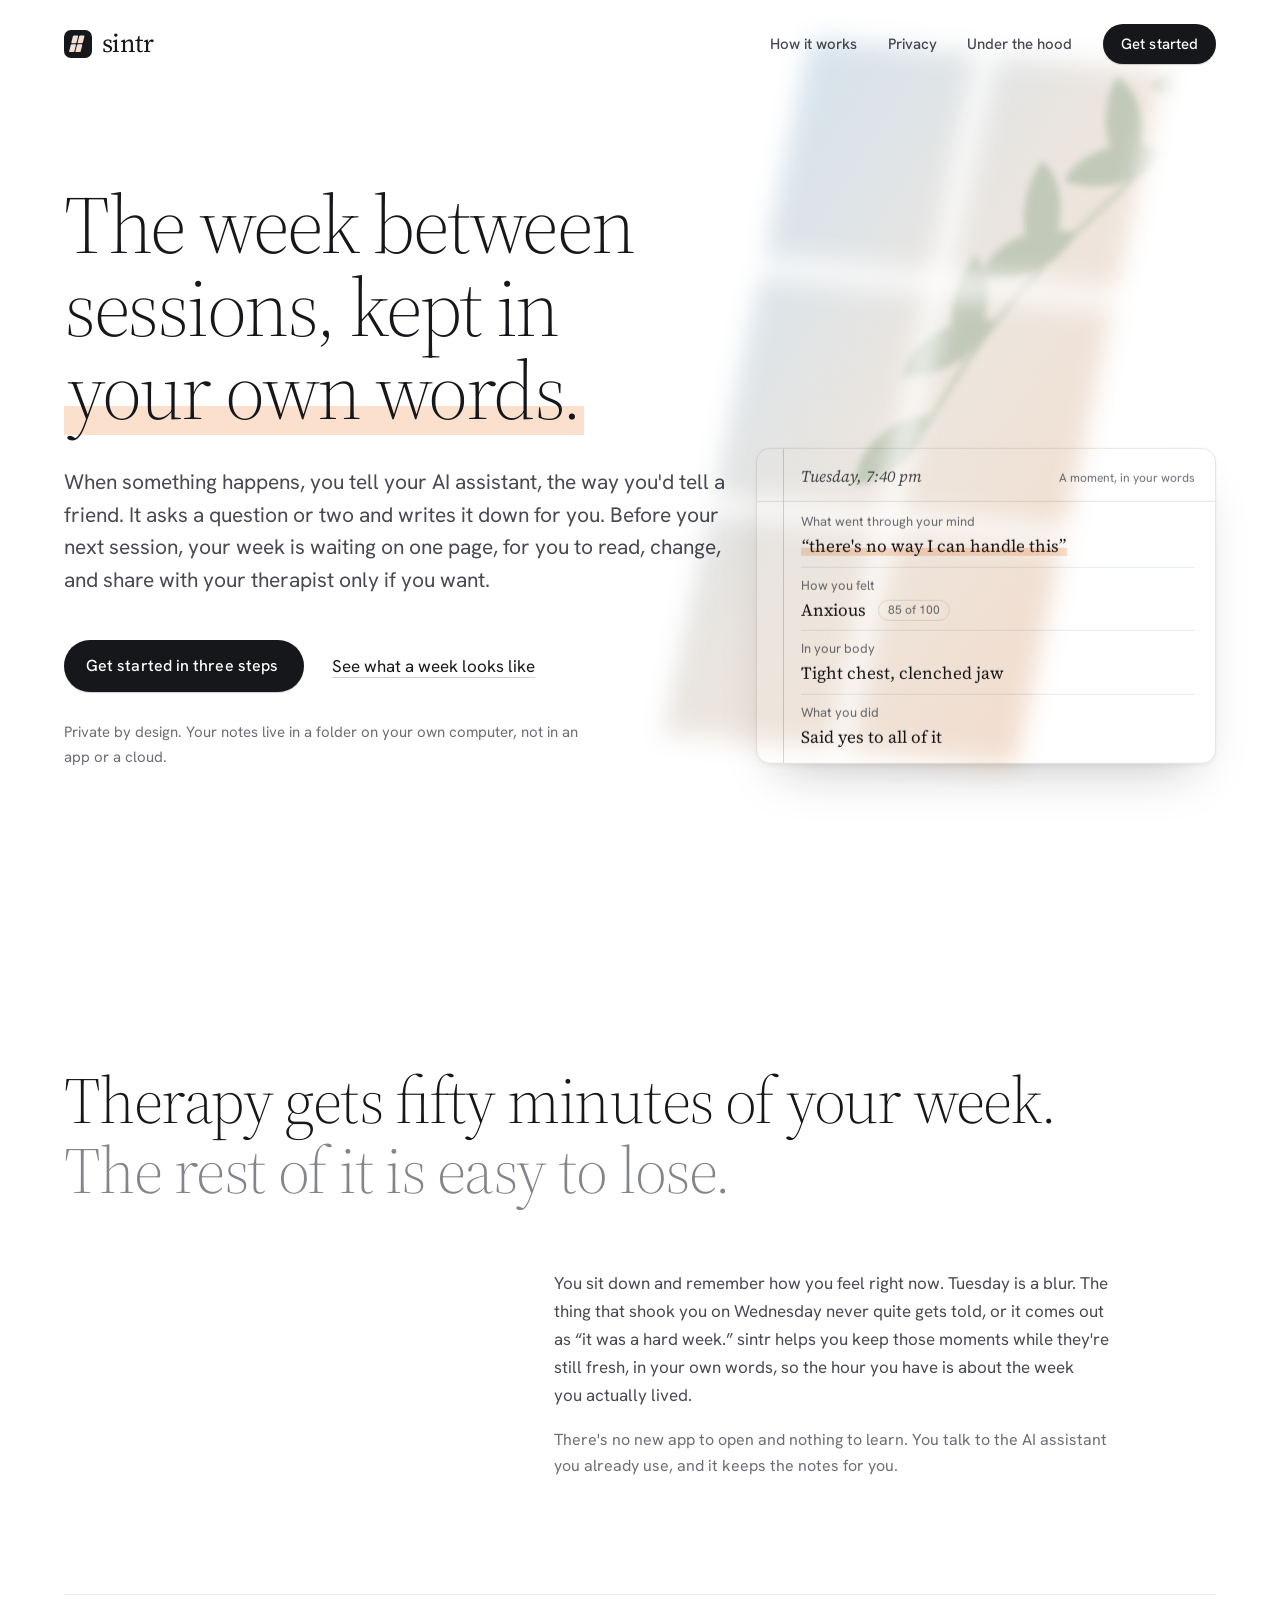
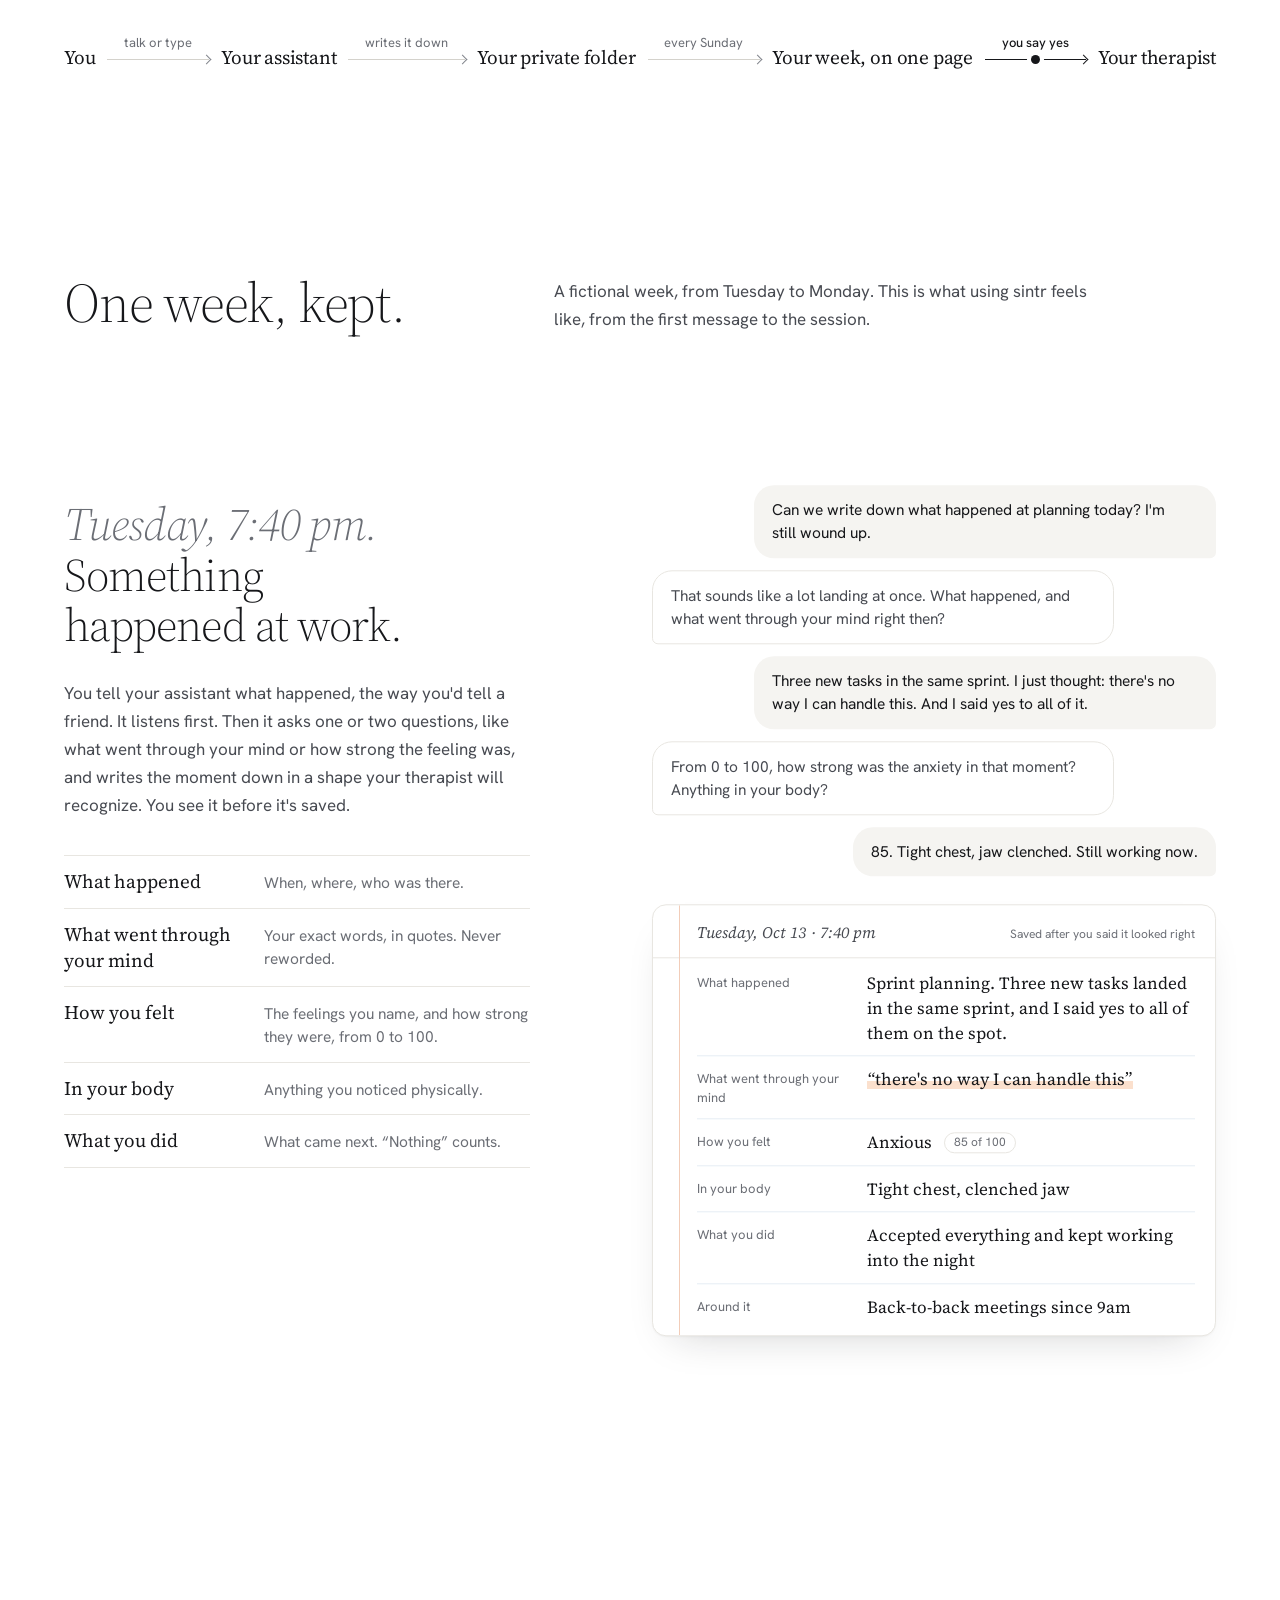
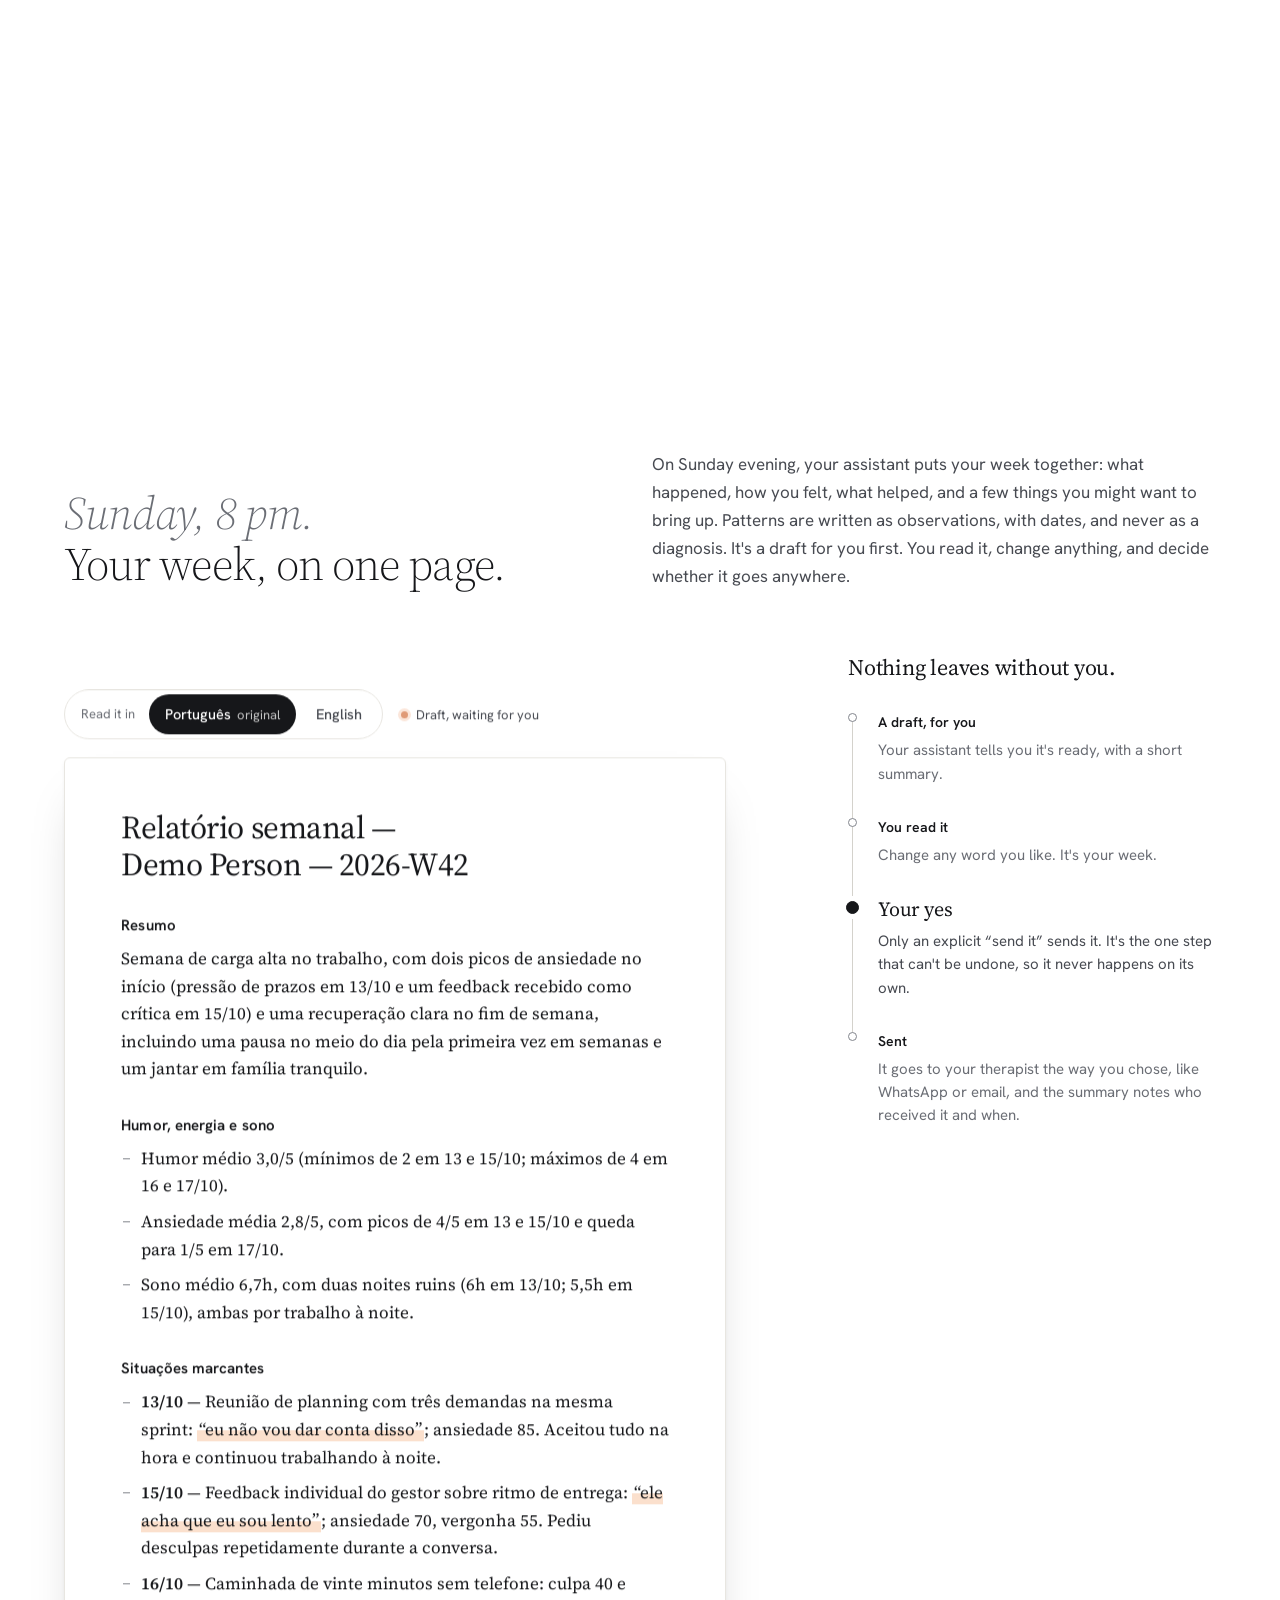
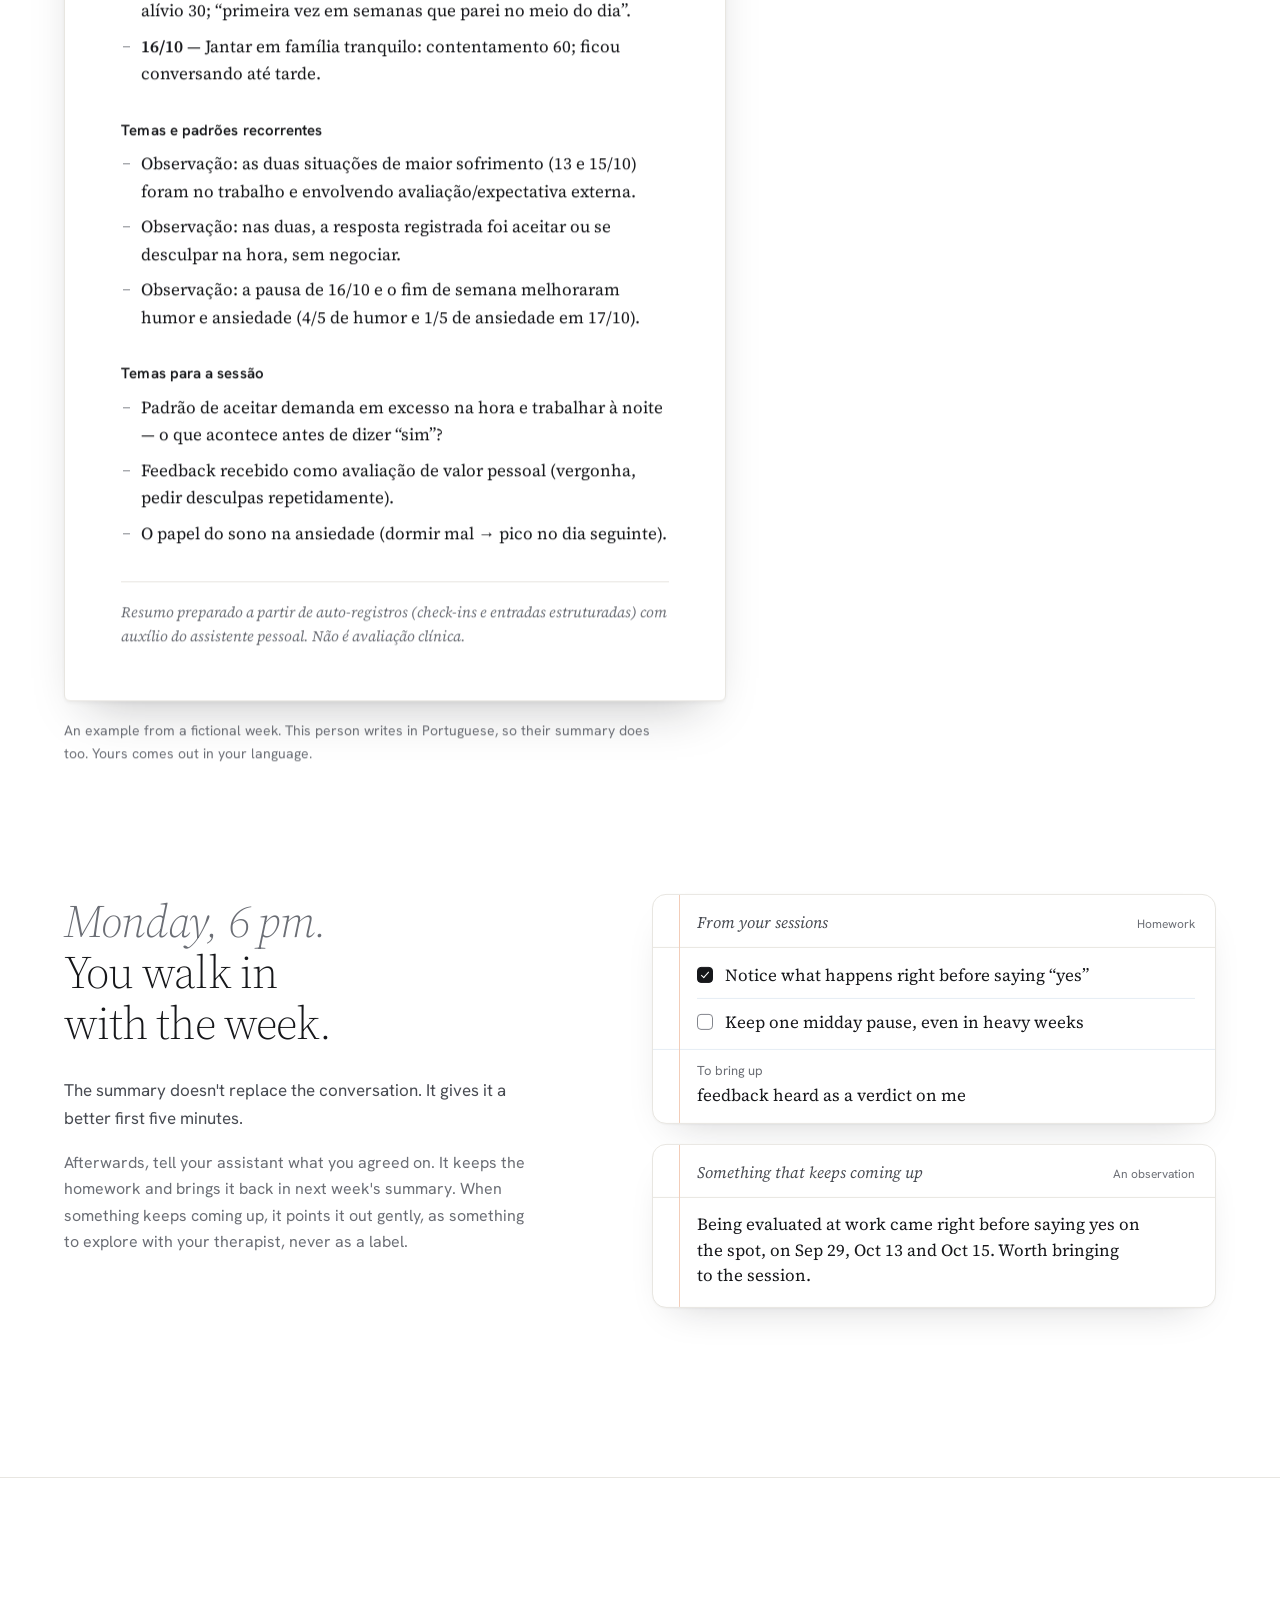
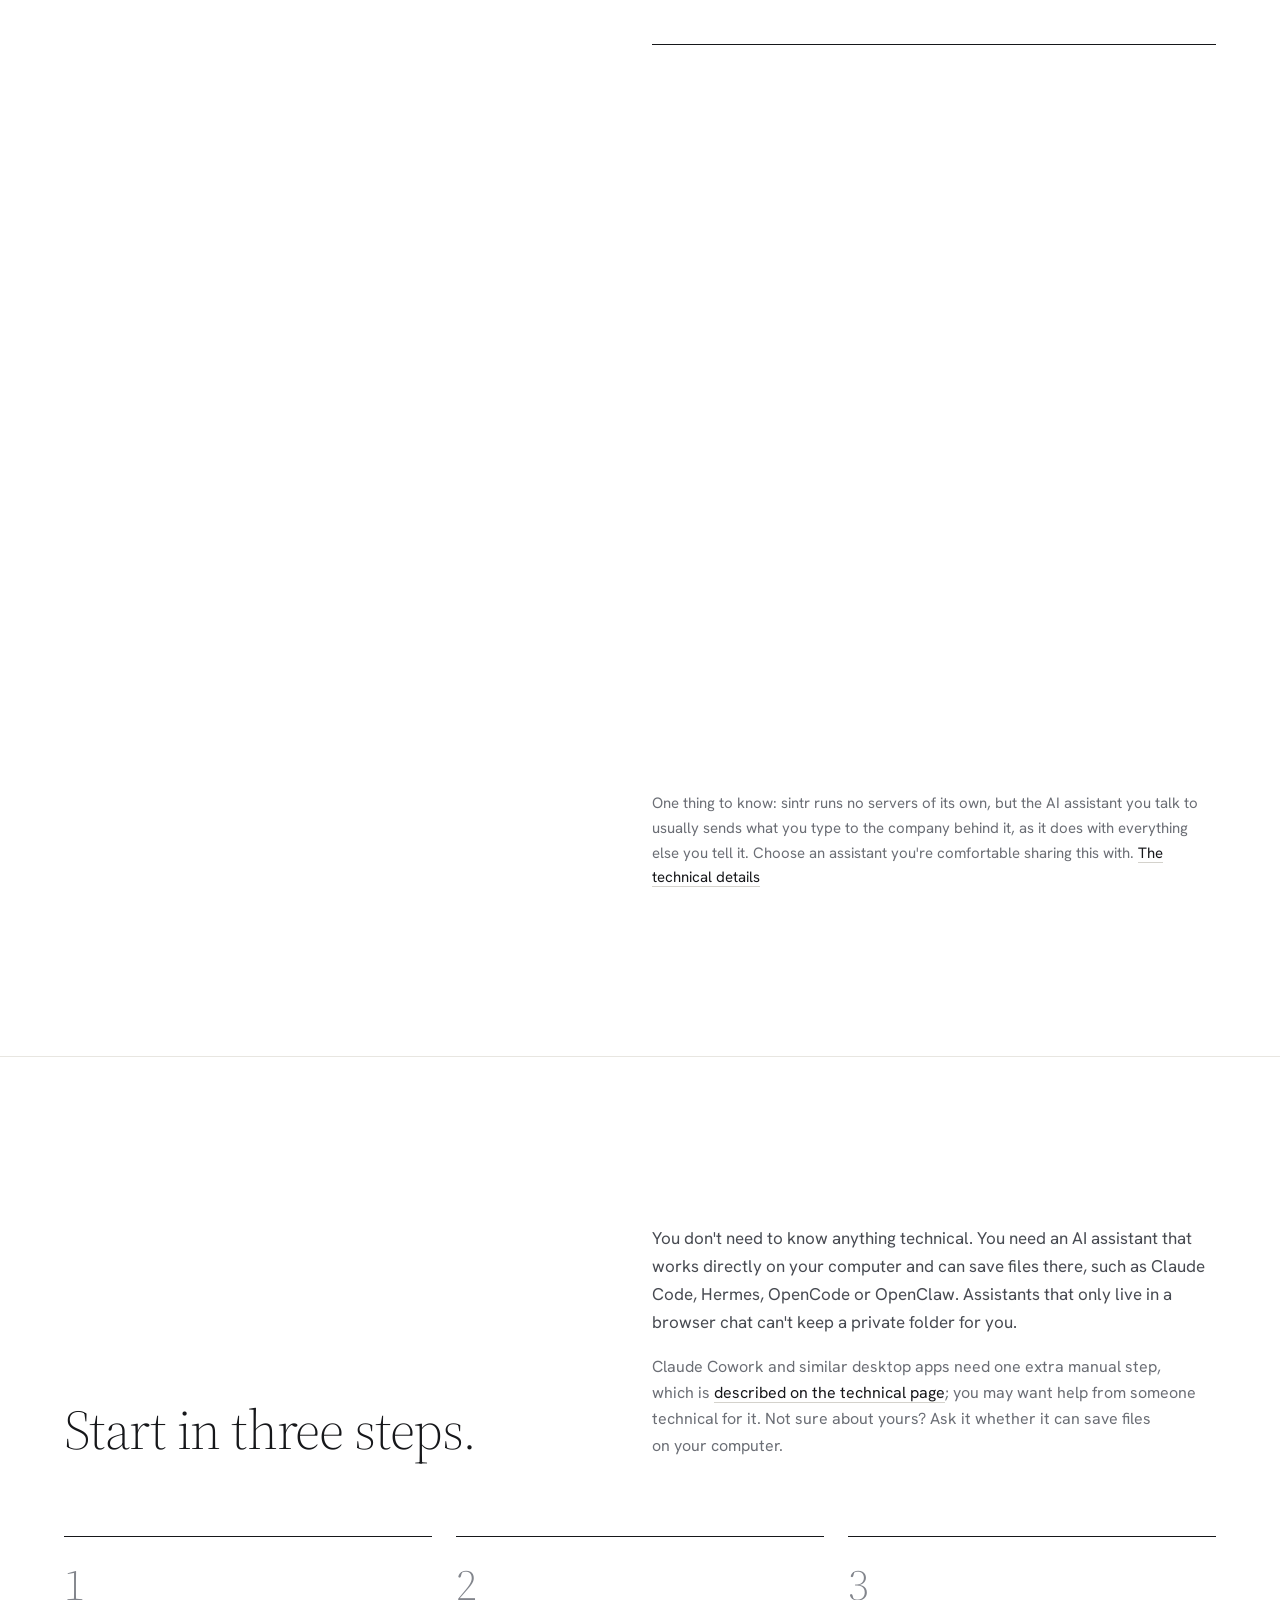
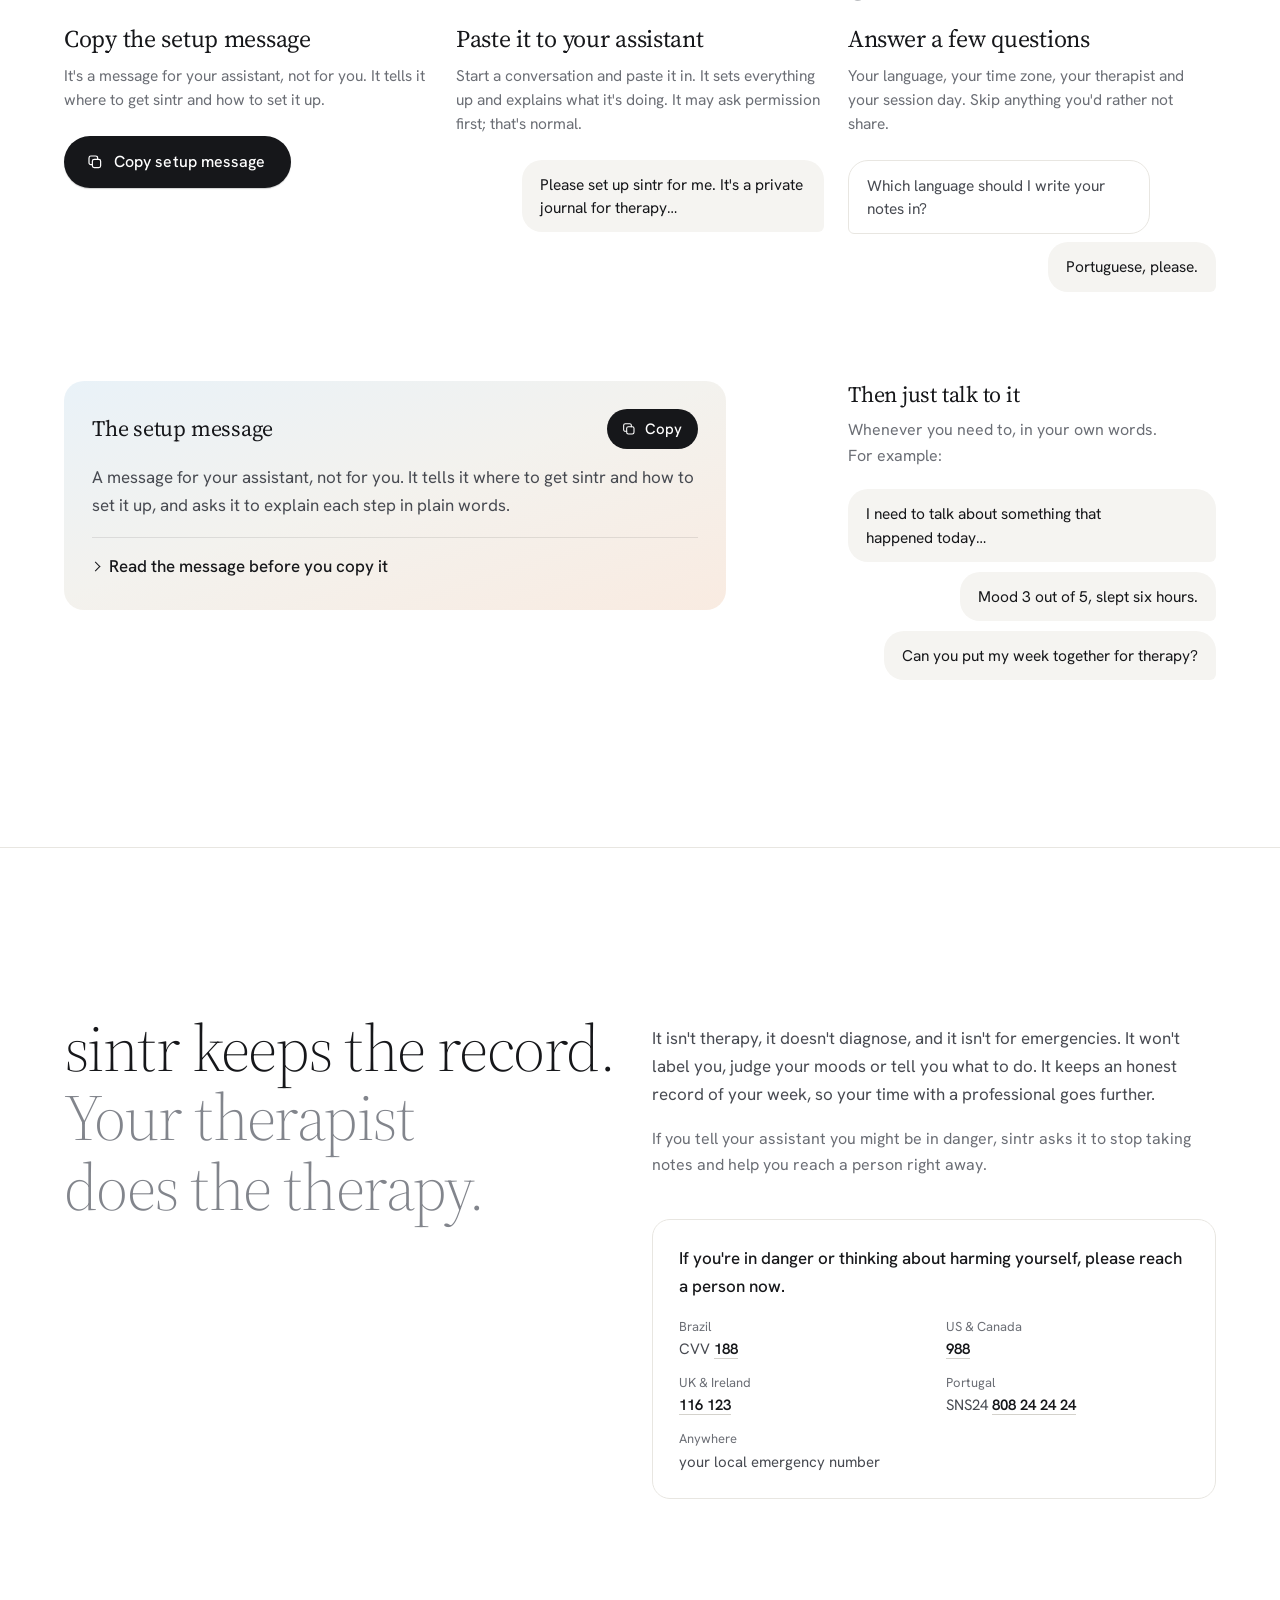
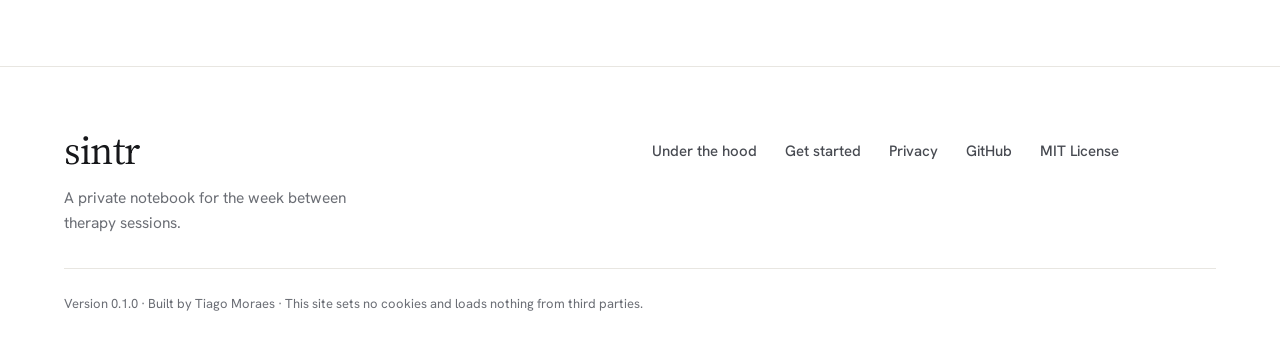
==== commit d63d7ec0: "site: human home and new /tech/ page The home now speaks to a person in therapy, not to the tool: wh" ====
--- a/site/index.html
+++ b/site/index.html
@@ -4,14 +4,14 @@
   <meta charset="utf-8">
   <meta name="viewport" content="width=device-width, initial-scale=1">
   <title>sintr — the week between sessions, kept in your own words</title>
-  <meta name="description" content="sintr is a skill for the AI agent you already use. It keeps a private, plain-Markdown record of hard moments and check-ins, structured like a CBT thought record, and drafts a weekly report you review before it goes to your therapist.">
+  <meta name="description" content="sintr helps you keep the week between therapy sessions. Tell your AI assistant what happened, the way you'd tell a friend; on Sunday you get your week on one page to read, change and share with your therapist only if you say so. Private, on your own computer.">
   <meta name="theme-color" content="#ffffff">
   <meta name="color-scheme" content="light">
   <link rel="canonical" href="https://sintr.tiagomoraes.cloud/">
   <meta property="og:type" content="website">
   <meta property="og:url" content="https://sintr.tiagomoraes.cloud/">
   <meta property="og:title" content="sintr — the week between sessions, kept in your own words">
-  <meta property="og:description" content="A private psychological ledger your AI agent keeps in plain Markdown, with a weekly report you approve before it reaches your therapist.">
+  <meta property="og:description" content="Tell your AI assistant what happened, the way you'd tell a friend. Before your session, your week on one page, shared with your therapist only if you say so.">
   <meta property="og:image" content="https://sintr.tiagomoraes.cloud/og.png">
   <meta property="og:image:width" content="1200">
   <meta property="og:image:height" content="630">
@@ -123,11 +123,8 @@
       <nav class="top__nav" aria-label="Primary">
         <a class="top__link" href="#week">How it works</a>
         <a class="top__link" href="#privacy">Privacy</a>
-        <a class="top__link top__link--gh" href="https://github.com/tiagomoraes/sintr">
-          <svg class="ico" viewBox="0 0 24 24" aria-hidden="true" focusable="false"><path fill="currentColor" d="M12 .8a11.2 11.2 0 0 0-3.54 21.83c.56.1.77-.24.77-.54v-1.9c-3.12.68-3.78-1.5-3.78-1.5-.51-1.3-1.25-1.64-1.25-1.64-1.02-.7.08-.68.08-.68 1.13.08 1.72 1.16 1.72 1.16 1 1.72 2.63 1.22 3.27.93.1-.73.39-1.22.71-1.5-2.49-.28-5.11-1.25-5.11-5.55 0-1.22.44-2.23 1.16-3.01-.12-.29-.5-1.43.11-2.97 0 0 .94-.3 3.08 1.15a10.7 10.7 0 0 1 5.6 0c2.14-1.45 3.08-1.15 3.08-1.15.61 1.54.23 2.68.11 2.97.72.78 1.16 1.79 1.16 3.01 0 4.31-2.63 5.26-5.13 5.54.4.35.76 1.03.76 2.08v3.08c0 .3.2.65.78.54A11.2 11.2 0 0 0 12 .8Z"/></svg>
-          <span>GitHub</span>
-        </a>
-        <a class="btn btn--ink btn--sm" href="#install">Install</a>
+        <a class="top__link" href="tech/">Under the hood</a>
+        <a class="btn btn--ink btn--sm" href="#start">Get started</a>
       </nav>
     </div>
   </header>
@@ -138,50 +135,49 @@
       <div class="wrap hero__grid">
         <div class="hero__copy">
           <h1 id="hero-title" class="display">The week between sessions, kept in <span class="hl">your own words.</span></h1>
-          <p class="lede">sintr is a skill for the AI agent you already use. It helps you capture hard moments the way a CBT thought record does, log one-line check-ins, and draft a weekly report you review first and send to your therapist only when you say&nbsp;so.</p>
+          <p class="lede">When something happens, you tell your AI assistant, the way you'd tell a friend. It asks a question or two and writes it down for you. Before your next session, your week is waiting on one page, for you to read, change, and share with your therapist only if you&nbsp;want.</p>
           <div class="hero__actions">
-            <a class="btn btn--ink" href="#prompt" data-copy="#prompt-text" data-copied="Copied. Paste it into your agent.">
-              <svg class="ico" viewBox="0 0 24 24" aria-hidden="true" focusable="false"><rect x="8.5" y="8.5" width="11" height="11" rx="2.5"/><path d="M15.5 8.5v-2A2.5 2.5 0 0 0 13 4H6.5A2.5 2.5 0 0 0 4 6.5V13a2.5 2.5 0 0 0 2.5 2.5h2"/></svg>
-              <span data-label>Copy install prompt</span>
-            </a>
-            <a class="link" href="#prompt">Read the prompt first</a>
-          </div>
-          <p class="hero__meta">Works with Claude Code, Hermes, OpenCode, OpenClaw, Cowork and any other agent that can read and write files. Plain Markdown, MIT&nbsp;licensed.</p>
+            <a class="btn btn--ink" href="#start">Get started in three steps</a>
+            <a class="link" href="#week">See what a week looks like</a>
+          </div>
+          <p class="hero__meta">Private by design. Your notes live in a folder on your own computer, not in an app or a&nbsp;cloud.</p>
         </div>
 
         <div class="hero__art" data-depth="-0.06">
-          <figure class="file file--hero">
-            <figcaption class="file__path">~/sintr/entries/2026-10.md <span class="file__note">fictional example</span></figcaption>
-            <pre class="file__body"><span class="h">## entry-2026-10-13-001</span>
-<span class="k">- title:</span> Planning, three demands in one sprint
-<span class="k">- thoughts:</span> <mark>"there's no way I can handle this"</mark>
-<span class="k">- emotions:</span> anxiety: 85
-<span class="k">- body:</span> tight chest, clenched jaw
-<span class="k">- behavior:</span> said yes to all of it</pre>
+          <figure class="note note--hero" aria-label="A moment, written down: fictional example">
+            <figcaption class="note__head"><span class="note__when">Tuesday, 7:40 pm</span><span class="note__tag">A moment, in your words</span></figcaption>
+            <dl class="note__rows">
+              <div class="note__row"><dt>What went through your mind</dt><dd><q class="said">there's no way I can handle this</q></dd></div>
+              <div class="note__row"><dt>How you felt</dt><dd>Anxious <span class="note__scale">85 of 100</span></dd></div>
+              <div class="note__row"><dt>In your body</dt><dd>Tight chest, clenched jaw</dd></div>
+              <div class="note__row"><dt>What you did</dt><dd>Said yes to all of it</dd></div>
+            </dl>
           </figure>
         </div>
       </div>
     </section>
 
-    <!-- ───────────────────────── The idea ───────────────────────── -->
+    <!-- ───────────────────────── Why ───────────────────────── -->
     <section class="idea" data-time="noon" aria-labelledby="idea-title">
       <div class="wrap">
         <h2 id="idea-title" class="statement" data-reveal>
-          <span class="statement__a">Your therapist sees fifty minutes of your&nbsp;week.</span>
-          <span class="statement__b">The other 10,030 happen without&nbsp;them.</span>
+          <span class="statement__a">Therapy gets fifty minutes of your&nbsp;week.</span>
+          <span class="statement__b">The rest of it is easy to&nbsp;lose.</span>
         </h2>
         <div class="idea__body">
-          <p class="prose" data-reveal>By the time you sit down, Tuesday is a blur. You remember how you feel now, not how it felt then: a screenshot here, a note to self there, a knot you can no longer place. sintr keeps the week the way it happened, in plain Markdown files on your own machine, written by the agent you already talk&nbsp;to.</p>
-          <p class="prose prose--quiet" data-reveal>There is no app to open, no account and no database. Your agent is the interface, and the files are the&nbsp;product.</p>
-        </div>
-
-        <ol class="flow" aria-label="How a week moves through sintr" data-reveal>
+          <p class="prose" data-reveal>You sit down and remember how you feel right now. Tuesday is a blur. The thing that shook you on Wednesday never quite gets told, or it comes out as &ldquo;it was a hard week.&rdquo; sintr helps you keep those moments while they're still fresh, in your own words, so the hour you have is about the week you actually&nbsp;lived.</p>
+          <p class="prose prose--quiet" data-reveal>There's no new app to open and nothing to learn. You talk to the AI assistant you already use, and it keeps the notes for&nbsp;you.</p>
+        </div>
+
+        <div class="flow-wrap">
+          <ol class="flow" aria-label="How your week reaches your therapist" data-reveal>
           <li class="flow__node"><span class="flow__name">You</span><span class="flow__edge">talk or type</span></li>
-          <li class="flow__node"><span class="flow__name">Your agent</span><span class="flow__edge">writes</span></li>
-          <li class="flow__node"><span class="flow__name"><code>~/sintr/*.md</code></span><span class="flow__edge">every Sunday</span></li>
-          <li class="flow__node"><span class="flow__name">Weekly report</span><span class="flow__edge flow__edge--gate">you approve</span></li>
+          <li class="flow__node"><span class="flow__name">Your assistant</span><span class="flow__edge">writes it down</span></li>
+          <li class="flow__node"><span class="flow__name">Your private folder</span><span class="flow__edge">every Sunday</span></li>
+          <li class="flow__node"><span class="flow__name">Your week, on one page</span><span class="flow__edge flow__edge--gate">you say yes</span></li>
           <li class="flow__node"><span class="flow__name">Your therapist</span></li>
         </ol>
+        </div>
       </div>
     </section>
 
@@ -189,7 +185,7 @@
     <div id="week" class="week">
       <div class="wrap week__intro">
         <h2 class="h-section" data-reveal>One week, kept.</h2>
-        <p class="prose" data-reveal>A fictional week, Tuesday to Monday. Every file on this page is exactly what sintr writes: field keys in English so they stay parseable, everything you say in your own language, word for&nbsp;word.</p>
+        <p class="prose" data-reveal>A fictional week, from Tuesday to Monday. This is what using sintr feels like, from the first message to the session.</p>
       </div>
 
       <!-- Capture -->
@@ -197,38 +193,35 @@
         <div class="wrap day__grid">
           <div class="day__copy">
             <h3 id="capture-title" class="h-day" data-reveal><span class="when">Tuesday, 7:40&nbsp;pm.</span> Something happened at&nbsp;work.</h3>
-            <p class="prose" data-reveal>You tell your agent what happened, the way you'd tell a friend. It listens first, then asks one or two narrow questions until the entry has the shape a therapist recognizes: the cognitive-behavioral thought&nbsp;record.</p>
+            <p class="prose" data-reveal>You tell your assistant what happened, the way you'd tell a friend. It listens first. Then it asks one or two questions, like what went through your mind or how strong the feeling was, and writes the moment down in a shape your therapist will recognize. You see it before it's&nbsp;saved.</p>
             <dl class="fields" data-reveal>
-              <div class="fields__row"><dt>Situation</dt><dd>What happened: when, where, who.</dd></div>
-              <div class="fields__row"><dt>Thoughts</dt><dd>Your exact words, in quotes. Never paraphrased.</dd></div>
-              <div class="fields__row"><dt>Emotions</dt><dd>Named by you, 0–100 at the moment it happened.</dd></div>
-              <div class="fields__row"><dt>Body</dt><dd>What you felt physically, if anything.</dd></div>
-              <div class="fields__row"><dt>Behavior</dt><dd>What you did next. “Nothing” counts.</dd></div>
+              <div class="fields__row"><dt>What happened</dt><dd>When, where, who was there.</dd></div>
+              <div class="fields__row"><dt>What went through your mind</dt><dd>Your exact words, in quotes. Never reworded.</dd></div>
+              <div class="fields__row"><dt>How you felt</dt><dd>The feelings you name, and how strong they were, from 0 to 100.</dd></div>
+              <div class="fields__row"><dt>In your body</dt><dd>Anything you noticed physically.</dd></div>
+              <div class="fields__row"><dt>What you did</dt><dd>What came next. &ldquo;Nothing&rdquo; counts.</dd></div>
             </dl>
-            <p class="prose prose--quiet" data-reveal>Deeper work, like weighing evidence and finding a more balanced thought, is offered only when you're steady. It's never forced, and it can always wait for the&nbsp;session.</p>
+            <p class="prose prose--quiet" data-reveal>If you want, it can help you look at a thought more closely. It never pushes, and that can always wait for the session. If your therapist works with CBT, you'll recognize this as a thought&nbsp;record.</p>
           </div>
 
           <div class="day__art" data-depth="-0.05">
-            <div class="chat" aria-label="Example conversation with an agent">
+            <div class="chat" aria-label="Example conversation with an AI assistant">
               <p class="chat__msg chat__msg--you" data-reveal>Can we write down what happened at planning today? I'm still wound&nbsp;up.</p>
               <p class="chat__msg chat__msg--agent" data-reveal>That sounds like a lot landing at once. What happened, and what went through your mind right&nbsp;then?</p>
-              <p class="chat__msg chat__msg--you" data-reveal>Three new demands in the same sprint. I just thought: there's no way I can handle this. And I said yes to all of&nbsp;it.</p>
+              <p class="chat__msg chat__msg--you" data-reveal>Three new tasks in the same sprint. I just thought: there's no way I can handle this. And I said yes to all of&nbsp;it.</p>
               <p class="chat__msg chat__msg--agent" data-reveal>From 0 to 100, how strong was the anxiety in that moment? Anything in your&nbsp;body?</p>
               <p class="chat__msg chat__msg--you" data-reveal>85. Tight chest, jaw clenched. Still working&nbsp;now.</p>
             </div>
-            <figure class="file file--entry" data-write>
-              <figcaption class="file__path">~/sintr/entries/2026-10.md <span class="file__note">appended after you confirm</span></figcaption>
-              <pre class="file__body"><span class="ln h">## entry-2026-10-13-001</span>
-<span class="ln"><span class="k">- ts:</span> 2026-10-13T22:40:00Z</span>
-<span class="ln"><span class="k">- title:</span> Planning, three demands in one sprint</span>
-<span class="ln"><span class="k">- situation:</span> sprint planning; three new demands landed
-  in the same sprint. Said yes to all of them on the spot.</span>
-<span class="ln"><span class="k">- thoughts:</span> <mark>"there's no way I can handle this"</mark></span>
-<span class="ln"><span class="k">- emotions:</span> anxiety: 85</span>
-<span class="ln"><span class="k">- body:</span> tight chest, clenched jaw</span>
-<span class="ln"><span class="k">- behavior:</span> accepted everything; kept working into the night</span>
-<span class="ln"><span class="k">- context:</span> back-to-back meetings since 9am</span>
-<span class="ln"><span class="k">- tags:</span> work</span></pre>
+            <figure class="note" data-write aria-label="The moment as it was written down: fictional example">
+              <figcaption class="note__head"><span class="note__when">Tuesday, Oct 13 · 7:40 pm</span><span class="note__tag">Saved after you said it looked right</span></figcaption>
+              <dl class="note__rows">
+                <div class="note__row ln"><dt>What happened</dt><dd>Sprint planning. Three new tasks landed in the same sprint, and I said yes to all of them on the spot.</dd></div>
+                <div class="note__row ln"><dt>What went through your mind</dt><dd><q class="said">there's no way I can handle this</q></dd></div>
+                <div class="note__row ln"><dt>How you felt</dt><dd>Anxious <span class="note__scale">85 of 100</span></dd></div>
+                <div class="note__row ln"><dt>In your body</dt><dd>Tight chest, clenched jaw</dd></div>
+                <div class="note__row ln"><dt>What you did</dt><dd>Accepted everything and kept working into the night</dd></div>
+                <div class="note__row ln"><dt>Around it</dt><dd>Back-to-back meetings since 9am</dd></div>
+              </dl>
             </figure>
           </div>
         </div>
@@ -239,31 +232,31 @@
         <div class="wrap day__grid day__grid--flip">
           <div class="day__copy">
             <h3 id="checkin-title" class="h-day" data-reveal><span class="when">Thursday, 8:50&nbsp;am.</span> One line is&nbsp;enough.</h3>
-            <p class="prose" data-reveal>A check-in is a single message: mood, energy, anxiety, sleep, whatever you feel like giving. sintr writes down exactly what you said and nothing&nbsp;more.</p>
-            <p class="prose prose--quiet" data-reveal>You didn't mention energy, so there's no energy line. sintr leaves a gap empty rather than guess a&nbsp;number.</p>
+            <p class="prose" data-reveal>A check-in is one message: your mood, your sleep, whatever you feel like saying. No forms to fill in, no streaks, no reminders to feel guilty&nbsp;about.</p>
+            <p class="prose prose--quiet" data-reveal>If you don't mention something, it isn't written down. Nothing is ever made up for&nbsp;you.</p>
           </div>
           <div class="day__art" data-depth="-0.04">
-            <p class="chat__msg chat__msg--you chat__msg--solo" data-reveal>Mood 2/5, anxiety 4/5, slept 5½h. Worked late again. 1:1 with my manager&nbsp;today.</p>
-            <figure class="file file--checkin" data-reveal>
-              <figcaption class="file__path">~/sintr/checkins/2026-10.md</figcaption>
-              <pre class="file__body"><span class="h">## checkin-2026-10-15</span>
-<span class="k">- ts:</span> 2026-10-15T11:50:00Z
-<span class="k">- mood:</span> <span class="num">2/5</span>
-<span class="k">- anxiety:</span> <span class="num">4/5</span>
-<span class="k">- sleep_h:</span> <span class="num">5.5</span>
-<span class="k">- note:</span> worked late again; 1:1 with my manager today</pre>
+            <p class="chat__msg chat__msg--you chat__msg--solo" data-reveal>Mood 2 out of 5, anxiety 4, slept five and a half hours. Worked late again. 1:1 with my manager&nbsp;today.</p>
+            <figure class="note note--checkin" data-reveal aria-label="The check-in as it was written down: fictional example">
+              <figcaption class="note__head"><span class="note__when">Thursday, Oct 15 · morning</span><span class="note__tag">Check-in</span></figcaption>
+              <dl class="note__rows note__rows--inline">
+                <div class="note__row"><dt>Mood</dt><dd>2 of 5</dd></div>
+                <div class="note__row"><dt>Anxiety</dt><dd>4 of 5</dd></div>
+                <div class="note__row"><dt>Sleep</dt><dd>5½ hours</dd></div>
+              </dl>
+              <p class="note__line"><span class="note__label">Note</span> worked late again; 1:1 with my manager today</p>
             </figure>
-            <p class="chat__msg chat__msg--agent chat__msg--solo" data-reveal>Logged for Thursday.</p>
+            <p class="chat__msg chat__msg--agent chat__msg--solo" data-reveal>Noted for Thursday.</p>
           </div>
         </div>
       </section>
 
-      <!-- Weekly report -->
+      <!-- Weekly summary -->
       <section class="day day--report" data-time="evening" aria-labelledby="report-title">
         <div class="wrap">
           <div class="report__head">
-            <h3 id="report-title" class="h-day h-day--wide" data-reveal><span class="when">Sunday, 8&nbsp;pm.</span> The week, on one&nbsp;page.</h3>
-            <p class="prose" data-reveal>Before your session, a small script reads the week's entries and check-ins and counts what can be counted. Your agent writes the report on top of those facts, in plain language and your own vocabulary. Patterns are labeled as observations, with dates. Never a&nbsp;diagnosis.</p>
+            <h3 id="report-title" class="h-day h-day--wide" data-reveal><span class="when">Sunday, 8&nbsp;pm.</span> Your week, on one&nbsp;page.</h3>
+            <p class="prose" data-reveal>On Sunday evening, your assistant puts your week together: what happened, how you felt, what helped, and a few things you might want to bring up. Patterns are written as observations, with dates, and never as a diagnosis. It's a draft for you first. You read it, change anything, and decide whether it goes&nbsp;anywhere.</p>
           </div>
 
           <div class="report__grid">
@@ -271,20 +264,13 @@
               <input class="sr-only" type="radio" name="report-lang" id="rl-pt" checked>
               <input class="sr-only" type="radio" name="report-lang" id="rl-en">
               <div class="seg" role="presentation">
-                <span class="seg__label" id="rl-label">Report language</span>
+                <span class="seg__label">Read it in</span>
                 <label class="seg__opt seg__opt--pt" for="rl-pt">Português <span class="seg__hint">original</span></label>
                 <label class="seg__opt seg__opt--en" for="rl-en">English</label>
               </div>
 
+              <p class="paper__status"><span class="paper__dot" aria-hidden="true"></span> Draft, waiting for you</p>
               <article class="paper paper--pt" lang="pt-BR" aria-label="Example weekly report, original Portuguese">
-                <p class="paper__path">~/sintr/reports/2026-W42.md</p>
-                <pre class="paper__front"><span class="k">---</span>
-<span class="k">week:</span> 2026-W42
-<span class="k">range:</span> 2026-10-12 → 2026-10-18
-<span class="k">status:</span> draft
-<span class="k">sent_to:</span>
-<span class="k">sent_at:</span>
-<span class="k">---</span></pre>
                 <h4 class="paper__title">Relatório semanal — Demo Person — 2026-W42</h4>
                 <h5>Resumo</h5>
                 <p>Semana de carga alta no trabalho, com dois picos de ansiedade no início (pressão de prazos em 13/10 e um feedback recebido como crítica em 15/10) e uma recuperação clara no fim de semana, incluindo uma pausa no meio do dia pela primeira vez em semanas e um jantar em família tranquilo.</p>
@@ -317,14 +303,6 @@
               </article>
 
               <article class="paper paper--en" lang="en" aria-label="Example weekly report, English translation">
-                <p class="paper__path">~/sintr/reports/2026-W42.md <span class="file__note">translated for this page</span></p>
-                <pre class="paper__front"><span class="k">---</span>
-<span class="k">week:</span> 2026-W42
-<span class="k">range:</span> 2026-10-12 → 2026-10-18
-<span class="k">status:</span> draft
-<span class="k">sent_to:</span>
-<span class="k">sent_at:</span>
-<span class="k">---</span></pre>
                 <h4 class="paper__title">Weekly report — Demo Person — 2026-W42</h4>
                 <h5>Summary</h5>
                 <p>A week of heavy workload, with two anxiety peaks early on (deadline pressure on Oct 13 and feedback taken as criticism on Oct 15) and a clear recovery over the weekend, including a midday break for the first time in weeks and a calm family dinner.</p>
@@ -355,27 +333,27 @@
                 </ul>
                 <p class="paper__foot">Summary prepared from self-reports (check-ins and structured entries) with the help of a personal assistant. Not a clinical assessment.</p>
               </article>
-              <p class="report__src">Abridged from <a class="link" href="https://github.com/tiagomoraes/sintr/blob/main/docs/example-report.md">docs/example-report.md</a>, written from the repo's fictional demo ledger, which is kept in Portuguese. Reports come out in the owner's&nbsp;language.</p>
+              <p class="report__src">An example from a fictional week. This person writes in Portuguese, so their summary does too. Yours comes out in your&nbsp;language.</p>
             </div>
 
             <aside class="report__flow" aria-labelledby="lifecycle-title">
               <h4 id="lifecycle-title" class="h-small" data-reveal>Nothing leaves without&nbsp;you.</h4>
               <ol class="stations">
                 <li class="stations__item" data-reveal>
-                  <span class="stations__state"><code>draft</code></span>
-                  <p>The agent writes the report and sends <em>you</em> a short summary.</p>
+                  <span class="stations__state">A draft, for you</span>
+                  <p>Your assistant tells you it's ready, with a short summary.</p>
                 </li>
                 <li class="stations__item" data-reveal>
-                  <span class="stations__state"><code>reviewed</code></span>
-                  <p>You read it and change anything. It's your week; the wording is yours.</p>
+                  <span class="stations__state">You read it</span>
+                  <p>Change any word you like. It's your week.</p>
                 </li>
                 <li class="stations__item stations__item--gate" data-reveal>
-                  <span class="stations__state">your approval</span>
-                  <p>Only an explicit “send it” moves it on. This is the one step that can't be undone, so it never happens on its own.</p>
+                  <span class="stations__state">Your yes</span>
+                  <p>Only an explicit &ldquo;send it&rdquo; sends it. It's the one step that can't be undone, so it never happens on its own.</p>
                 </li>
                 <li class="stations__item" data-reveal>
-                  <span class="stations__state"><code>sent</code></span>
-                  <p>It goes out through your own gateway (WhatsApp, Telegram, email) and the file records <code>sent_to</code> and <code>sent_at</code>.</p>
+                  <span class="stations__state">Sent</span>
+                  <p>It goes to your therapist the way you chose, like WhatsApp or email, and the summary notes who received it and when.</p>
                 </li>
               </ol>
             </aside>
@@ -388,25 +366,21 @@
         <div class="wrap day__grid">
           <div class="day__copy">
             <h3 id="session-title" class="h-day" data-reveal><span class="when">Monday, 6&nbsp;pm.</span> You walk in with the&nbsp;week.</h3>
-            <p class="prose" data-reveal>The report doesn't replace the conversation. It gives it a better first five&nbsp;minutes.</p>
-            <p class="prose prose--quiet" data-reveal>Afterwards, tell your agent what you agreed on. Tasks land in <code>therapy/current.md</code> and come back in next week's report. A pattern becomes an insight only after three or more dated data points, and it's written as an observation for you and your therapist to look at, never as a&nbsp;label.</p>
+            <p class="prose" data-reveal>The summary doesn't replace the conversation. It gives it a better first five&nbsp;minutes.</p>
+            <p class="prose prose--quiet" data-reveal>Afterwards, tell your assistant what you agreed on. It keeps the homework and brings it back in next week's summary. When something keeps coming up, it points it out gently, as something to explore with your therapist, never as a&nbsp;label.</p>
           </div>
           <div class="day__art day__art--pair" data-depth="-0.04">
-            <figure class="file" data-reveal>
-              <figcaption class="file__path">~/sintr/therapy/current.md</figcaption>
-              <pre class="file__body"><span class="h">## Tasks from the therapist</span>
-<span class="k">- [x]</span> notice what happens right before saying "yes"
-<span class="k">- [ ]</span> keep one midday pause, even in heavy weeks
-
-<span class="h">## To bring up</span>
-<span class="k">-</span> feedback heard as a verdict on me</pre>
+            <figure class="note" data-reveal aria-label="Notes from therapy: fictional example">
+              <figcaption class="note__head"><span class="note__when">From your sessions</span><span class="note__tag">Homework</span></figcaption>
+              <ul class="note__tasks">
+                <li class="is-done"><span class="tick" aria-hidden="true"></span><span><span class="sr-only">Done: </span>Notice what happens right before saying &ldquo;yes&rdquo;</span></li>
+                <li><span class="tick" aria-hidden="true"></span><span><span class="sr-only">Not yet: </span>Keep one midday pause, even in heavy weeks</span></li>
+              </ul>
+              <p class="note__line"><span class="note__label">To bring up</span> feedback heard as a verdict on me</p>
             </figure>
-            <figure class="file" data-reveal>
-              <figcaption class="file__path">~/sintr/insights/current.md</figcaption>
-              <pre class="file__body"><span class="h">## Recurring triggers &amp; patterns</span>
-<span class="k">-</span> Observation (Sep 29, Oct 13, Oct 15): being
-  evaluated at work came before saying yes on
-  the spot. Worth bringing to the session.</pre>
+            <figure class="note" data-reveal aria-label="Something that keeps coming up: fictional example">
+              <figcaption class="note__head"><span class="note__when">Something that keeps coming up</span><span class="note__tag">An observation</span></figcaption>
+              <p class="note__para">Being evaluated at work came right before saying yes on the spot, on Sep 29, Oct 13 and Oct 15. Worth bringing to the&nbsp;session.</p>
             </figure>
           </div>
         </div>
@@ -418,118 +392,95 @@
       <div class="wrap privacy__grid">
         <div class="privacy__lead">
           <h2 id="privacy-title" class="h-section h-section--xl" data-reveal>Your thoughts stay&nbsp;yours.</h2>
-          <p class="prose" data-reveal>sintr is a folder, not a service. There is no sintr server, no sync and no analytics, so there is nothing of yours sitting anywhere for anyone else to&nbsp;lose.</p>
-          <figure class="file file--ls" data-reveal>
-            <figcaption class="file__path">$ ls -l ~/sintr</figcaption>
-            <pre class="file__body"><span class="k">drwx------</span>  checkins/
-<span class="k">-rw-------</span>  config.md
-<span class="k">drwx------</span>  entries/
-<span class="k">drwx------</span>  insights/
-<span class="k">drwx------</span>  reports/
-<span class="k">drwx------</span>  therapy/</pre>
+          <p class="prose" data-reveal>sintr is a folder on your computer, like a notebook in a drawer. It isn't an app. There's no account and no cloud. Nobody else sees it, and not even your therapist receives anything without your explicit&nbsp;OK.</p>
+          <figure class="note note--folder" data-reveal aria-label="What your sintr folder holds">
+            <figcaption class="note__head"><span class="note__when">Your sintr folder</span><span class="note__tag"><svg class="lock" viewBox="0 0 16 16" aria-hidden="true" focusable="false"><rect x="3" y="7" width="10" height="7" rx="1.6"/><path d="M5.2 7V5.2a2.8 2.8 0 0 1 5.6 0V7"/></svg> Only you can open it</span></figcaption>
+            <dl class="note__rows">
+              <div class="note__row"><dt>Check-ins</dt><dd>A line a day, when you feel like it</dd></div>
+              <div class="note__row"><dt>Moments</dt><dd>The situations you talked through</dd></div>
+              <div class="note__row"><dt>Therapy</dt><dd>Goals, homework and notes after sessions</dd></div>
+              <div class="note__row"><dt>Patterns</dt><dd>Observations, never diagnoses</dd></div>
+              <div class="note__row"><dt>Weekly summaries</dt><dd>Each draft, and what was sent to whom</dd></div>
+            </dl>
           </figure>
         </div>
         <dl class="promises">
-          <div class="promises__row" data-reveal><dt>Local-first</dt><dd>One folder on your machine, in files you can open with any editor. Nothing to sign up for.</dd></div>
-          <div class="promises__row" data-reveal><dt>Locked down</dt><dd>The installer sets <code>700</code> on the ledger folder and <code>600</code> on every file in it.</dd></div>
-          <div class="promises__row" data-reveal><dt>Default deny</dt><dd>Nothing is shared with anyone, your therapist included, without your explicit approval for that specific share.</dd></div>
-          <div class="promises__row" data-reveal><dt>On the record</dt><dd>Every send is written into the report itself: who received it, and when.</dd></div>
-          <div class="promises__row" data-reveal><dt>Never copied</dt><dd>Entries don't go into group chats, shared agent memory, public notes or third-party services.</dd></div>
-          <div class="promises__row" data-reveal><dt>Deleted means deleted</dt><dd>Ask, confirm what exactly, and it's gone from the files. No secret copies.</dd></div>
+          <div class="promises__row" data-reveal><dt>On your computer</dt><dd>Everything stays in one folder on your own machine. No app, no account, no copy in the cloud.</dd></div>
+          <div class="promises__row" data-reveal><dt>Locked to you</dt><dd>The folder is set up so other people using the same computer can't open it.</dd></div>
+          <div class="promises__row" data-reveal><dt>Nothing goes out without your OK</dt><dd>Not even to your therapist. You say yes each time, for that one summary.</dd></div>
+          <div class="promises__row" data-reveal><dt>You can see what was sent</dt><dd>Every summary records who received it and when.</dd></div>
+          <div class="promises__row" data-reveal><dt>Never passed around</dt><dd>Your notes are never copied into group chats, shared notes or other services.</dd></div>
+          <div class="promises__row" data-reveal><dt>Delete means delete</dt><dd>Ask, confirm what exactly, and it's gone. No hidden copies.</dd></div>
         </dl>
-        <p class="privacy__note" data-reveal>One honest caveat: sintr adds no servers of its own, but your words still pass through whatever model your agent uses. Choose an agent and a provider you trust with them.</p>
+        <p class="privacy__note" data-reveal>One thing to know: sintr runs no servers of its own, but the AI assistant you talk to usually sends what you type to the company behind it, as it does with everything else you tell it. Choose an assistant you're comfortable sharing this with. <a class="link" href="tech/#privacy">The technical details</a></p>
       </div>
     </section>
 
-    <!-- ───────────────────────── Install ───────────────────────── -->
-    <section id="install" class="install" data-time="late" aria-labelledby="install-title">
+    <!-- ───────────────────────── Get started ───────────────────────── -->
+    <section id="start" class="start" data-time="late" aria-labelledby="start-title">
       <div class="wrap">
-        <div class="install__head">
-          <h2 id="install-title" class="h-section" data-reveal>Install it in your&nbsp;agent.</h2>
-          <p class="prose" data-reveal>Installing sintr means two things: teaching your agent the skill, and creating the ledger folder. Nothing runs in the background. Re-installing never overwrites your&nbsp;files.</p>
-        </div>
-
-        <div class="install__grid">
-          <figure id="prompt" class="ask" data-reveal>
-            <figcaption class="ask__head">
-              <span class="h-small">The easy way: ask your agent</span>
-              <button class="copy" type="button" data-copy="#prompt-text">
+        <div class="start__head">
+          <h2 id="start-title" class="h-section" data-reveal>Start in three&nbsp;steps.</h2>
+          <div class="start__intro">
+            <p class="prose" data-reveal>You don't need to know anything technical. You need an AI assistant that works directly on your computer and can save files there, such as Claude Code, Hermes, OpenCode or OpenClaw. Assistants that only live in a browser chat can't keep a private folder for&nbsp;you.</p>
+            <p class="prose prose--quiet" data-reveal>Claude Cowork and similar desktop apps need one extra manual step, which is <a class="link" href="tech/#install-generic">described on the technical page</a>; you may want help from someone technical for it. Not sure about yours? Ask it whether it can save files on your&nbsp;computer.</p>
+          </div>
+        </div>
+
+        <ol class="steps">
+          <li class="step" data-reveal>
+            <h3 class="step__title">Copy the setup message</h3>
+            <p class="step__text">It's a message for your assistant, not for you. It tells it where to get sintr and how to set it up.</p>
+            <div class="step__art">
+              <a class="btn btn--ink" href="#setup-message" data-copy="#setup-text" data-copied="Copied. Now paste it.">
                 <svg class="ico" viewBox="0 0 24 24" aria-hidden="true" focusable="false"><rect x="8.5" y="8.5" width="11" height="11" rx="2.5"/><path d="M15.5 8.5v-2A2.5 2.5 0 0 0 13 4H6.5A2.5 2.5 0 0 0 4 6.5V13a2.5 2.5 0 0 0 2.5 2.5h2"/></svg>
-                <span data-label>Copy prompt</span>
+                <span data-label>Copy setup message</span>
+              </a>
+            </div>
+          </li>
+          <li class="step" data-reveal>
+            <h3 class="step__title">Paste it to your assistant</h3>
+            <p class="step__text">Start a conversation and paste it in. It sets everything up and explains what it's doing. It may ask permission first; that's normal.</p>
+            <div class="step__art">
+              <p class="chat__msg chat__msg--you chat__msg--mini">Please set up sintr for me. It's a private journal for therapy&hellip;</p>
+            </div>
+          </li>
+          <li class="step" data-reveal>
+            <h3 class="step__title">Answer a few questions</h3>
+            <p class="step__text">Your language, your time zone, your therapist and your session day. Skip anything you'd rather not share.</p>
+            <div class="step__art">
+              <p class="chat__msg chat__msg--agent chat__msg--mini">Which language should I write your notes in?</p>
+              <p class="chat__msg chat__msg--you chat__msg--mini">Portuguese, please.</p>
+            </div>
+          </li>
+        </ol>
+
+        <div class="start__after">
+          <div id="setup-message" class="ask" data-reveal>
+            <div class="ask__head">
+              <h3 class="h-small">The setup message</h3>
+              <button class="copy" type="button" data-copy="#setup-text">
+                <svg class="ico" viewBox="0 0 24 24" aria-hidden="true" focusable="false"><rect x="8.5" y="8.5" width="11" height="11" rx="2.5"/><path d="M15.5 8.5v-2A2.5 2.5 0 0 0 13 4H6.5A2.5 2.5 0 0 0 4 6.5V13a2.5 2.5 0 0 0 2.5 2.5h2"/></svg>
+                <span data-label>Copy</span>
               </button>
-            </figcaption>
-            <blockquote id="prompt-text" class="ask__text">Install sintr for me. It's a skill for keeping a private therapy journal as Markdown files. Clone https://github.com/tiagomoraes/sintr.git, read docs/INSTALL.md, and run the installer that fits you: ./installers/install.sh with hermes, claude-code or generic, using ~/sintr as the ledger. Then open ~/sintr/config.md and fill it in with me: ask for my language, timezone and therapy details, and leave empty anything I don't give you. Keep require_approval: true, and don't send anything to anyone.</blockquote>
-            <p class="ask__foot">Paste it into Claude Code, Hermes, OpenCode, OpenClaw or Cowork. It only uses the installer in the repository.</p>
-          </figure>
-
-          <div class="agents" data-reveal>
-            <p class="h-small agents__title" id="agents-title">Or install it yourself</p>
-            <input class="sr-only" type="radio" name="agent" id="ag-claude" checked>
-            <input class="sr-only" type="radio" name="agent" id="ag-hermes">
-            <input class="sr-only" type="radio" name="agent" id="ag-generic">
-            <div class="agents__tabs" role="presentation">
-              <label for="ag-claude">Claude Code</label>
-              <label for="ag-hermes">Hermes</label>
-              <label for="ag-generic">Any other agent</label>
-            </div>
-
-            <div class="agents__panels">
-              <div class="agents__panel agents__panel--claude">
-                <p class="agents__lead">This repository is a Claude Code plugin marketplace. From inside Claude&nbsp;Code:</p>
-                <div class="cmd">
-                  <pre id="cmd-claude"><span class="p">/</span>plugin marketplace add tiagomoraes/sintr
-<span class="p">/</span>plugin install sintr@sintr</pre>
-                  <button class="copy copy--icon" type="button" data-copy="#cmd-claude" aria-label="Copy Claude Code commands">
-                    <svg class="ico" viewBox="0 0 24 24" aria-hidden="true" focusable="false"><rect x="8.5" y="8.5" width="11" height="11" rx="2.5"/><path d="M15.5 8.5v-2A2.5 2.5 0 0 0 13 4H6.5A2.5 2.5 0 0 0 4 6.5V13a2.5 2.5 0 0 0 2.5 2.5h2"/></svg>
-                  </button>
-                </div>
-                <p class="agents__lead">Or copy the skill and create the ledger from a&nbsp;clone:</p>
-                <div class="cmd">
-                  <pre id="cmd-claude-manual"><span class="p">$ </span>git clone https://github.com/tiagomoraes/sintr.git
-<span class="p">$ </span>cd sintr
-<span class="p">$ </span>./installers/install.sh claude-code ~/sintr</pre>
-                  <button class="copy copy--icon" type="button" data-copy="#cmd-claude-manual" aria-label="Copy manual Claude Code install commands">
-                    <svg class="ico" viewBox="0 0 24 24" aria-hidden="true" focusable="false"><rect x="8.5" y="8.5" width="11" height="11" rx="2.5"/><path d="M15.5 8.5v-2A2.5 2.5 0 0 0 13 4H6.5A2.5 2.5 0 0 0 4 6.5V13a2.5 2.5 0 0 0 2.5 2.5h2"/></svg>
-                  </button>
-                </div>
-              </div>
-
-              <div class="agents__panel agents__panel--hermes">
-                <p class="agents__lead">Clone the repository and run the Hermes&nbsp;target:</p>
-                <div class="cmd">
-                  <pre id="cmd-hermes"><span class="p">$ </span>git clone https://github.com/tiagomoraes/sintr.git
-<span class="p">$ </span>cd sintr
-<span class="p">$ </span>make install-hermes</pre>
-                  <button class="copy copy--icon" type="button" data-copy="#cmd-hermes" aria-label="Copy Hermes install commands">
-                    <svg class="ico" viewBox="0 0 24 24" aria-hidden="true" focusable="false"><rect x="8.5" y="8.5" width="11" height="11" rx="2.5"/><path d="M15.5 8.5v-2A2.5 2.5 0 0 0 13 4H6.5A2.5 2.5 0 0 0 4 6.5V13a2.5 2.5 0 0 0 2.5 2.5h2"/></svg>
-                  </button>
-                </div>
-                <p class="agents__lead">It copies the skill into <code>~/.hermes/skills/sintr</code>, creates <code>~/sintr</code> from the templates (skipping anything that already exists) and sets the <code>700</code>/<code>600</code> permissions. Then ask Hermes to load the <code>sintr</code>&nbsp;skill.</p>
-              </div>
-
-              <div class="agents__panel agents__panel--generic">
-                <p class="agents__lead">For OpenCode, OpenClaw, Cowork or your own&nbsp;setup:</p>
-                <div class="cmd">
-                  <pre id="cmd-generic"><span class="p">$ </span>git clone https://github.com/tiagomoraes/sintr.git
-<span class="p">$ </span>cd sintr
-<span class="p">$ </span>./installers/install.sh generic ~/sintr</pre>
-                  <button class="copy copy--icon" type="button" data-copy="#cmd-generic" aria-label="Copy generic install commands">
-                    <svg class="ico" viewBox="0 0 24 24" aria-hidden="true" focusable="false"><rect x="8.5" y="8.5" width="11" height="11" rx="2.5"/><path d="M15.5 8.5v-2A2.5 2.5 0 0 0 13 4H6.5A2.5 2.5 0 0 0 4 6.5V13a2.5 2.5 0 0 0 2.5 2.5h2"/></svg>
-                  </button>
-                </div>
-                <p class="agents__lead">The skill lands in <code>~/.sintr/skill/</code>. Point a skill-aware agent at it, include its <code>SKILL.md</code> in your <code>AGENTS.md</code> or system prompt, or zip the folder and upload it as a skill in&nbsp;Cowork.</p>
-              </div>
-            </div>
-          </div>
-        </div>
-
-        <div class="firstrun">
-          <h3 class="h-small" data-reveal>Your first evening with&nbsp;it</h3>
-          <ol class="firstrun__list">
-            <li data-reveal><span class="firstrun__step">Fill in <code>~/sintr/config.md</code></span> Language, timezone, your therapist's contact and session day. Leave <code>require_approval: true</code>.</li>
-            <li data-reveal><span class="firstrun__step">Try a capture</span> “I need to talk about something that happened today…” and check that the entry appears in <code>entries/</code>.</li>
-            <li data-reveal><span class="firstrun__step">Ask for a test report</span> “Generate my weekly report.” Read the draft in <code>reports/</code> before you wire any&nbsp;schedule.</li>
-          </ol>
+            </div>
+            <p class="ask__lead">A message for your assistant, not for you. It tells it where to get sintr and how to set it up, and asks it to explain each step in plain words.</p>
+            <details class="ask__details">
+              <summary>Read the message before you copy it</summary>
+              <blockquote id="setup-text" class="ask__text">Please set up sintr for me. It's a private journal for therapy that you'll keep for me as files on this computer. Clone https://github.com/tiagomoraes/sintr.git, read docs/INSTALL.md, and run the installer that matches you (./installers/install.sh with hermes, claude-code or generic), using ~/sintr as my journal folder. Explain each step to me in plain words before you do it. Then open ~/sintr/config.md and fill it in with me: ask for my language, time zone and therapy details one at a time, and leave empty anything I don't give you. Keep require_approval: true, and never send anything to anyone without asking me first.</blockquote>
+              <p class="ask__foot">It only uses what's published in the sintr project.</p>
+            </details>
+          </div>
+
+          <div class="then" data-reveal>
+            <h3 class="h-small">Then just talk to it</h3>
+            <p class="prose prose--quiet">Whenever you need to, in your own words. For example:</p>
+            <div class="then__msgs">
+              <p class="chat__msg chat__msg--you">I need to talk about something that happened today&hellip;</p>
+              <p class="chat__msg chat__msg--you">Mood 3 out of 5, slept six hours.</p>
+              <p class="chat__msg chat__msg--you">Can you put my week together for therapy?</p>
+            </div>
+          </div>
         </div>
       </div>
     </section>
@@ -538,12 +489,12 @@
     <section class="honest" data-time="dawn" aria-labelledby="honest-title">
       <div class="wrap honest__grid">
         <h2 id="honest-title" class="statement statement--close" data-reveal>
-          <span class="statement__a">sintr documents.</span>
-          <span class="statement__b">Professionals&nbsp;treat.</span>
+          <span class="statement__a">sintr keeps the&nbsp;record.</span>
+          <span class="statement__b">Your therapist does the&nbsp;therapy.</span>
         </h2>
         <div class="honest__body">
-          <p class="prose" data-reveal>It isn't therapy, a diagnosis or a crisis service, and it isn't an AI therapist. It won't label you, grade your moods as good or bad, or tell you what to do. It keeps an honest record so the work you do with a professional has better material to work&nbsp;with.</p>
-          <p class="prose prose--quiet" data-reveal>If you tell your agent you're at risk, sintr instructs it to stop journaling and point you to people who can help right&nbsp;away.</p>
+          <p class="prose" data-reveal>It isn't therapy, it doesn't diagnose, and it isn't for emergencies. It won't label you, judge your moods or tell you what to do. It keeps an honest record of your week, so your time with a professional goes&nbsp;further.</p>
+          <p class="prose prose--quiet" data-reveal>If you tell your assistant you might be in danger, sintr asks it to stop taking notes and help you reach a person right&nbsp;away.</p>
           <div class="help" data-reveal>
             <p class="help__title">If you're in danger or thinking about harming yourself, please reach a person&nbsp;now.</p>
             <ul class="help__lines">
@@ -563,16 +514,16 @@
     <div class="wrap foot__grid">
       <div class="foot__brand">
         <p class="mark mark--foot"><span class="mark__word">sintr</span></p>
-        <p class="foot__line">A private psychological ledger, kept by your agent, in plain&nbsp;Markdown.</p>
-      </div>
-      <nav class="foot__links" aria-label="Project">
+        <p class="foot__line">A private notebook for the week between therapy&nbsp;sessions.</p>
+      </div>
+      <nav class="foot__links" aria-label="More">
+        <a href="tech/">Under the hood</a>
+        <a href="#start">Get started</a>
+        <a href="#privacy">Privacy</a>
         <a href="https://github.com/tiagomoraes/sintr">GitHub</a>
-        <a href="https://github.com/tiagomoraes/sintr/blob/main/docs/INSTALL.md">Install guide</a>
-        <a href="https://github.com/tiagomoraes/sintr/blob/main/docs/example-report.md">Example report</a>
-        <a href="https://github.com/tiagomoraes/sintr/blob/main/docs/DESIGN.md">Design and data model</a>
         <a href="https://github.com/tiagomoraes/sintr/blob/main/LICENSE">MIT License</a>
       </nav>
-      <p class="foot__fine">Version 0.1.0 · Built by Tiago Moraes · This page sets no cookies and loads nothing from third&nbsp;parties.</p>
+      <p class="foot__fine">Version 0.1.0 · Built by Tiago Moraes · This site sets no cookies and loads nothing from third&nbsp;parties.</p>
     </div>
   </footer>
 
--- a/site/styles.css
+++ b/site/styles.css
@@ -515,6 +515,228 @@
 
 .file--hero { width: min(100%, 470px); margin-left: auto; box-shadow: var(--shadow-lift); }
 
+/* ───────────── Notebook cards (the home's human version of a file) ───────────── */
+.note {
+  --ruled: #e5edf4;
+  --margin: #f2cdb9;
+  position: relative;
+  container-type: inline-size;
+  background: var(--paper);
+  border: 1px solid var(--rule);
+  border-radius: var(--radius);
+  box-shadow: var(--shadow-card);
+  overflow: hidden;
+}
+.note::before {
+  content: "";
+  position: absolute;
+  top: 0; bottom: 0; left: 26px;
+  width: 1px;
+  background: var(--margin);
+}
+.note__head {
+  display: flex;
+  flex-wrap: wrap;
+  align-items: baseline;
+  justify-content: space-between;
+  gap: 4px 16px;
+  padding: 14px 20px 12px 44px;
+  border-bottom: 1px solid var(--rule);
+}
+.note__when {
+  font-family: var(--serif);
+  font-style: italic;
+  font-size: 1rem;
+  color: var(--ink-2);
+}
+.note__tag {
+  display: inline-flex;
+  align-items: center;
+  gap: 6px;
+  font-size: .75rem;
+  color: var(--ink-3);
+}
+.note__rows { padding: 2px 20px 6px 44px; }
+.note__row {
+  display: grid;
+  grid-template-columns: minmax(7rem, 9.5rem) 1fr;
+  gap: 2px 18px;
+  padding: 11px 0 10px;
+  border-bottom: 1px solid var(--ruled);
+}
+.note__row:last-child { border-bottom: 0; }
+.note__row dt { font-size: .8125rem; line-height: 1.45; color: var(--ink-3); padding-top: 3px; }
+.note__row dd {
+  font-family: var(--serif);
+  font-size: 1.0625rem;
+  line-height: 1.45;
+  color: var(--ink);
+  text-wrap: pretty;
+}
+@container (max-width: 500px) {
+  .note__row { grid-template-columns: 1fr; padding: 9px 0 8px; }
+  .note__row dt { padding-top: 0; }
+}
+.said {
+  quotes: "\201C" "\201D";
+  background: linear-gradient(to top, transparent 0 8%, var(--mark) 8% 42%, transparent 42%) no-repeat;
+  padding-inline: .06em;
+}
+.motion [data-write] .said { background-size: 0% 100%; transition: background-size 1.4s var(--ease); }
+.motion [data-write].is-in .said { background-size: 100% 100%; transition-delay: 1.35s; }
+.note__scale {
+  display: inline-block;
+  margin-left: 8px;
+  padding: 1px 9px;
+  border: 1px solid var(--rule);
+  border-radius: 999px;
+  font-family: var(--sans);
+  font-size: .75rem;
+  color: var(--ink-3);
+  font-variant-numeric: tabular-nums;
+  vertical-align: 2px;
+}
+.note--hero { width: min(100%, 460px); margin-left: auto; box-shadow: var(--shadow-lift); }
+
+.note--checkin { width: min(100%, 440px); align-self: flex-end; }
+.note__rows--inline {
+  display: grid;
+  grid-template-columns: repeat(3, auto);
+  justify-content: start;
+  gap: 0 clamp(18px, 7cqi, 40px);
+  padding-bottom: 0;
+}
+.note__rows--inline .note__row { grid-template-columns: 1fr; border-bottom: 0; padding: 14px 0 12px; }
+.note__rows--inline .note__row dd { font-size: 1.375rem; font-variant-numeric: tabular-nums; white-space: nowrap; }
+@container (max-width: 360px) { .note__rows--inline .note__row dd { font-size: 1.1875rem; } }
+.note__line {
+  padding: 12px 20px 16px 44px;
+  border-top: 1px solid var(--ruled);
+  font-family: var(--serif);
+  font-size: 1.0625rem;
+  line-height: 1.45;
+}
+.note__label {
+  display: block;
+  margin-bottom: 2px;
+  font-family: var(--sans);
+  font-size: .8125rem;
+  color: var(--ink-3);
+}
+.note__para {
+  padding: 14px 20px 18px 44px;
+  font-family: var(--serif);
+  font-size: 1.0625rem;
+  line-height: 1.5;
+  text-wrap: pretty;
+}
+.note__tasks { padding: 4px 20px 4px 44px; }
+.note__tasks li {
+  display: flex;
+  align-items: flex-start;
+  gap: 12px;
+  padding: 11px 0 10px;
+  border-bottom: 1px solid var(--ruled);
+  font-family: var(--serif);
+  font-size: 1.0625rem;
+  line-height: 1.45;
+}
+.note__tasks li:last-child { border-bottom: 0; }
+.tick {
+  position: relative;
+  flex: none;
+  width: 16px; height: 16px;
+  margin-top: 4px;
+  border: 1.5px solid var(--ink-soft);
+  border-radius: 4px;
+}
+.is-done .tick { background: var(--ink); border-color: var(--ink); }
+.is-done .tick::after {
+  content: "";
+  position: absolute;
+  left: 4.5px; top: 1.5px;
+  width: 4px; height: 8px;
+  border: solid #fff;
+  border-width: 0 1.6px 1.6px 0;
+  transform: rotate(42deg);
+}
+.lock { width: 13px; height: 13px; fill: none; stroke: currentColor; stroke-width: 1.4; stroke-linecap: round; }
+.note--folder { margin-top: 40px; max-width: 460px; box-shadow: none; }
+
+.paper__status {
+  display: inline-flex;
+  align-items: center;
+  gap: 8px;
+  margin: 0 0 12px 14px;
+  font-size: .8125rem;
+  color: var(--ink-2);
+}
+.paper__dot { width: 7px; height: 7px; border-radius: 50%; background: #e09a76; box-shadow: 0 0 0 3px #fbe6da; }
+
+/* ───────────── Get started ───────────── */
+.start {
+  position: relative;
+  z-index: 2;
+  padding-block: var(--section);
+  border-top: 1px solid var(--rule);
+}
+.start__head {
+  display: grid;
+  grid-template-columns: repeat(12, minmax(0, 1fr));
+  column-gap: 24px;
+  align-items: end;
+}
+.start__head .h-section { grid-column: 1 / span 5; }
+.start__intro { grid-column: 7 / span 6; }
+.steps {
+  counter-reset: step;
+  display: grid;
+  grid-template-columns: repeat(3, minmax(0, 1fr));
+  gap: 40px 24px;
+  margin-top: clamp(56px, 6vw, 96px);
+}
+.step {
+  counter-increment: step;
+  position: relative;
+  display: flex;
+  flex-direction: column;
+  padding-top: 26px;
+  border-top: 1px solid var(--ink);
+}
+.step::before {
+  content: counter(step);
+  font-family: var(--serif);
+  font-size: 2.75rem;
+  font-weight: 300;
+  line-height: 1;
+  color: var(--ink-soft);
+  margin-bottom: 18px;
+}
+.step__title { font-family: var(--serif); font-weight: 400; font-size: 1.5rem; line-height: 1.2; letter-spacing: -.012em; }
+.step__text { margin-top: 10px; color: var(--ink-3); font-size: .9688rem; line-height: 1.55; max-width: 30em; }
+.step__art {
+  display: flex;
+  flex-direction: column;
+  align-items: flex-start;
+  gap: 8px;
+  margin-top: 24px;
+}
+.step__art .chat__msg--you { align-self: flex-end; }
+.chat__msg--mini { max-width: 100%; padding: 9px 14px; font-size: .875rem; }
+.start__after {
+  display: grid;
+  grid-template-columns: repeat(12, minmax(0, 1fr));
+  column-gap: 24px;
+  row-gap: 48px;
+  margin-top: clamp(64px, 7vw, 112px);
+  align-items: start;
+}
+.start__after .ask { grid-column: 1 / span 7; }
+.then { grid-column: 9 / span 4; }
+.then .prose { margin-top: 8px; }
+.then__msgs { display: flex; flex-direction: column; align-items: flex-end; gap: 10px; margin-top: 20px; }
+.then__msgs .chat__msg { max-width: 100%; }
+
 /* ───────────── Idea ───────────── */
 .idea { position: relative; z-index: 2; padding-block: var(--section); }
 .idea__body {
@@ -533,28 +755,30 @@
   padding-top: 40px;
   border-top: 1px solid var(--rule);
 }
+.flow-wrap { container: flow / inline-size; }
 .flow__node {
   display: flex;
   align-items: flex-end;
-  flex: 1 1 0;
+  flex: 1 1 auto;
   min-width: 0;
 }
 .flow__node:last-child { flex: 0 0 auto; }
 .flow__name {
   flex: none;
-  font-family: var(--serif);
-  font-size: clamp(1.125rem, .9rem + .7vw, 1.5rem);
+  white-space: nowrap;
+  font-family: var(--serif);
+  font-size: clamp(1.0625rem, .8rem + .5vw, 1.3125rem);
   font-weight: 400;
   line-height: 1.2;
   letter-spacing: -.01em;
-  white-space: nowrap;
 }
 .flow__name code { font-size: .78em; letter-spacing: 0; }
 .flow__edge {
   position: relative;
-  flex: 1 1 auto;
-  min-width: 70px;
-  margin: 0 16px 9px;
+  flex: 1 0 auto;
+  min-width: max-content;
+  padding-inline: 8px;
+  margin: 0 12px 9px;
   padding-bottom: 8px;
   border-bottom: 1px solid var(--rule-strong);
   font-size: .8125rem;
@@ -614,7 +838,7 @@
 .fields { margin-top: 36px; border-top: 1px solid var(--rule); }
 .fields__row {
   display: grid;
-  grid-template-columns: 8.5rem 1fr;
+  grid-template-columns: 11.5rem 1fr;
   gap: 16px;
   padding: 13px 0;
   border-bottom: 1px solid var(--rule);
@@ -771,6 +995,7 @@
   background: var(--ink-soft);
 }
 .paper p { text-wrap: pretty; }
+.paper > .paper__title:first-child { margin-top: 0; }
 .paper__foot {
   margin-top: 34px;
   padding-top: 18px;
@@ -835,7 +1060,6 @@
 }
 .privacy__lead { grid-column: 1 / span 5; }
 .privacy__lead .prose { margin-top: 28px; }
-.file--ls { margin-top: 40px; max-width: 340px; box-shadow: none; }
 .promises { grid-column: 7 / span 6; border-top: 1px solid var(--ink); }
 .promises__row {
   display: grid;
@@ -909,6 +1133,29 @@
   text-wrap: pretty;
 }
 .ask__foot { margin-top: 16px; font-size: .875rem; color: var(--ink-2); }
+.ask__lead { margin-top: 14px; color: var(--ink-2); max-width: 36em; }
+.ask__details { margin-top: 18px; border-top: 1px solid rgba(22, 23, 26, .1); }
+.ask__details summary {
+  display: inline-flex;
+  align-items: center;
+  gap: 10px;
+  padding: 14px 0 4px;
+  font-weight: 500;
+  color: var(--ink);
+  cursor: pointer;
+  list-style: none;
+}
+.ask__details summary::-webkit-details-marker { display: none; }
+.ask__details summary::before {
+  content: "";
+  width: 7px; height: 7px;
+  border-right: 1.5px solid currentColor;
+  border-bottom: 1.5px solid currentColor;
+  transform: rotate(-45deg);
+  transition: transform .4s var(--ease);
+}
+.ask__details[open] summary::before { transform: rotate(45deg); }
+.ask__details .ask__text { margin-top: 12px; }
 
 .agents { grid-column: 7 / span 6; }
 .agents__title { margin-bottom: 18px; }
@@ -970,43 +1217,151 @@
 }
 .cmd .p { color: var(--ink-3); user-select: none; -webkit-user-select: none; }
 
-.firstrun {
-  margin-top: clamp(72px, 8vw, 120px);
-  padding-top: 36px;
+
+/* ───────────── Under the hood (/tech/) ───────────── */
+/* A reading page: the light stays in the header, the text column stays clear. */
+.motion .page-tech .sun,
+.page-tech .sun {
+  position: absolute;
+  inset: 0 0 auto 0;
+  height: 92vh;
+  -webkit-mask-image: linear-gradient(#000 55%, transparent);
+  mask-image: linear-gradient(#000 55%, transparent);
+}
+.page-tech .sun__svg { transform: translate(2vw, -4vh) scale(1.05) rotate(-2deg); opacity: .78; }
+
+.doc-hero { position: relative; z-index: 2; padding-block: clamp(40px, 7vh, 88px) clamp(56px, 7vw, 104px); }
+.display--doc { font-size: clamp(2.75rem, 1.6rem + 4vw, 5rem); }
+.doc-hero .lede { max-width: 38em; }
+.facts {
+  display: flex;
+  flex-wrap: wrap;
+  gap: 14px 40px;
+  margin: 40px 0 0;
+  padding-top: 22px;
   border-top: 1px solid var(--rule);
-}
-.firstrun__list {
-  counter-reset: step;
-  display: grid;
-  grid-template-columns: repeat(3, minmax(0, 1fr));
-  gap: 32px 24px;
-  margin-top: 28px;
-}
-.firstrun__list li {
-  counter-increment: step;
-  position: relative;
-  padding-top: 52px;
+  max-width: 900px;
+}
+.facts dt { font-size: .8125rem; color: var(--ink-3); }
+.facts dd { margin: 2px 0 0; font-family: var(--serif); font-size: 1.1875rem; }
+.doc-hero__back { margin-top: 28px; font-size: .9375rem; color: var(--ink-3); }
+
+.doc {
+  position: relative;
+  z-index: 2;
+  display: grid;
+  grid-template-columns: repeat(12, minmax(0, 1fr));
+  column-gap: 24px;
+  padding-bottom: var(--section);
+}
+.toc {
+  grid-column: 1 / span 3;
+  position: sticky;
+  top: 28px;
+  align-self: start;
+  padding-top: 6px;
+}
+.toc__title { font-size: .8125rem; color: var(--ink-3); margin-bottom: 12px; }
+.toc__list { display: grid; gap: 2px; border-left: 1px solid var(--rule); }
+.toc__list a {
+  position: relative;
+  display: block;
+  padding: 6px 0 6px 16px;
   color: var(--ink-3);
-  font-size: .9688rem;
-  line-height: 1.55;
-}
-.firstrun__list li::before {
-  content: counter(step);
+  text-decoration: none;
+  font-size: .9375rem;
+  transition: color .3s var(--ease);
+}
+.toc__list a:hover { color: var(--ink); }
+.toc__list a[aria-current="true"] { color: var(--ink); font-weight: 500; }
+.toc__list a[aria-current="true"]::before {
+  content: "";
   position: absolute;
-  top: 0; left: 0;
-  font-family: var(--serif);
-  font-size: 2.25rem;
+  left: -4px; top: 50%;
+  width: 7px; height: 7px;
+  margin-top: -3.5px;
+  border-radius: 50%;
+  background: var(--ink);
+}
+.doc__body { grid-column: 4 / span 9; min-width: 0; }
+.doc-section { scroll-margin-top: 24px; padding-block: clamp(56px, 6vw, 88px); border-top: 1px solid var(--rule); }
+.doc-section:first-child { padding-top: 0; border-top: 0; }
+.doc-h2 {
+  font-family: var(--serif);
   font-weight: 300;
+  font-size: clamp(2rem, 1.4rem + 1.8vw, 2.875rem);
+  line-height: 1.08;
+  letter-spacing: -.02em;
+  margin-bottom: 24px;
+  text-wrap: balance;
+}
+.doc-h3 {
+  font-family: var(--serif);
+  font-weight: 400;
+  font-size: 1.375rem;
+  line-height: 1.25;
+  letter-spacing: -.01em;
+  margin: 48px 0 14px;
+}
+.doc__body .prose { max-width: 40em; }
+.doc-block { margin-top: 28px; }
+.doc-h3 + .doc-block { margin-top: 0; }
+.file--wide { max-width: 100%; }
+.file--narrow { max-width: 460px; }
+.file--wide .file__body { white-space: pre; overflow-x: auto; overflow-wrap: normal; }
+.file__path .link { color: inherit; }
+
+.flow--doc { margin-top: 36px; padding-top: 28px; }
+
+.specs { border-top: 1px solid var(--ink); }
+.specs__row {
+  display: grid;
+  grid-template-columns: minmax(9rem, 12rem) 1fr;
+  gap: 6px 24px;
+  padding: 16px 0 17px;
+  border-bottom: 1px solid var(--rule);
+}
+.specs dt { font-family: var(--serif); font-size: 1.125rem; line-height: 1.35; }
+.specs dd { color: var(--ink-2); line-height: 1.6; min-width: 0; padding-top: 1px; }
+
+.pipeline { counter-reset: pipe; display: grid; gap: 0; border-top: 1px solid var(--rule); }
+.pipeline li {
+  counter-increment: pipe;
+  position: relative;
+  padding: 16px 0 17px 52px;
+  border-bottom: 1px solid var(--rule);
+  color: var(--ink-2);
+  line-height: 1.6;
+}
+.pipeline li::before {
+  content: counter(pipe);
+  position: absolute;
+  left: 0; top: 12px;
+  font-family: var(--serif);
+  font-weight: 300;
+  font-size: 1.75rem;
   line-height: 1;
   color: var(--ink-soft);
 }
-.firstrun__step {
-  display: block;
-  margin-bottom: 6px;
-  font-size: 1.0625rem;
-  font-weight: 500;
-  color: var(--ink);
-}
+.pipeline__step { display: block; font-weight: 600; color: var(--ink); margin-bottom: 2px; }
+.doc__body li code, .doc__body dd code, .doc__body td code { white-space: normal; overflow-wrap: anywhere; }
+.pipeline li, .specs__row > * { min-width: 0; }
+
+.file__body .changed { text-decoration: underline; text-decoration-color: var(--ink-soft); text-underline-offset: 3px; }
+.frontmatter { display: grid; grid-template-columns: repeat(2, minmax(0, 1fr)); gap: 20px; }
+
+.table-wrap { overflow-x: auto; }
+.ttable { width: 100%; border-collapse: collapse; font-size: .9375rem; }
+.ttable th { text-align: left; font-weight: 500; font-size: .8125rem; color: var(--ink-3); padding: 0 16px 10px 0; border-bottom: 1px solid var(--ink); }
+.ttable td { padding: 12px 16px 12px 0; border-bottom: 1px solid var(--rule); color: var(--ink-2); vertical-align: top; }
+.ttable td:first-child { white-space: nowrap; }
+
+.ticks { display: grid; gap: 8px; margin: 18px 0 0; }
+.ticks li { position: relative; padding-left: 20px; color: var(--ink-2); font-size: .9688rem; line-height: 1.55; }
+.ticks li::before { content: ""; position: absolute; left: 2px; top: .78em; width: 8px; height: 1px; background: var(--ink-soft); }
+.ticks + .agents__lead { margin-top: 16px; }
+.doc .agents__title { display: none; }
+.doc .ask { grid-column: auto; }
 
 /* ───────────── Honesty ───────────── */
 .honest {
@@ -1101,51 +1456,18 @@
 .motion .hero__copy > :nth-child(2) { animation-delay: .18s; }
 .motion .hero__copy > :nth-child(3) { animation-delay: .34s; }
 .motion .hero__copy > :nth-child(4) { animation-delay: .48s; }
+.motion .hero__art .note,
 .motion .hero__art .file { animation: settle 1.9s var(--ease) .7s both; }
 @keyframes rise { from { opacity: 0; transform: translate3d(0, 18px, 0); filter: blur(6px); } to { opacity: 1; transform: none; filter: none; } }
 @keyframes settle { from { opacity: 0; transform: translate3d(0, 26px, 0); } to { opacity: 1; transform: none; } }
 
 [data-depth] { will-change: transform; }
 
-/* ───────────── Responsive ───────────── */
-@media (max-width: 1100px) {
-  .hero__copy { grid-column: 1 / span 8; }
-  .hero__art { grid-column: 8 / span 5; }
-  .flow { flex-wrap: wrap; row-gap: 28px; }
-}
-
-@media (max-width: 900px) {
-  .hero__grid { min-height: 0; padding-top: 32px; }
-  .hero__copy, .hero__art { grid-column: 1 / -1; }
-  .hero__art { margin-top: 56px; padding-bottom: 0; }
-  .file--hero { margin-left: 0; }
-
-  .idea__body .prose { grid-column: 1 / -1; }
-  .week__intro .h-section, .week__intro .prose { grid-column: 1 / -1; }
-  .week__intro .prose { margin-top: 20px; }
-
-  .day__copy, .day__grid--flip .day__copy { grid-column: 1 / -1; grid-row: auto; position: static; }
-  .day__art, .day__grid--flip .day__art { grid-column: 1 / -1; grid-row: auto; margin-top: 44px; }
-  .day--checkin .day__art { margin-inline: 0; }
-
-  .report__head .h-day, .report__head .prose { grid-column: 1 / -1; }
-  .report__head .prose { margin-top: 24px; }
-  .report__doc, .report__flow { grid-column: 1 / -1; }
-  .report__flow { position: static; margin-top: 64px; }
-
-  .privacy__lead, .promises, .privacy__note { grid-column: 1 / -1; }
-  .privacy__note { margin-top: 0; }
-
-  .install__head .h-section, .install__head .prose { grid-column: 1 / -1; }
-  .install__head .prose { margin-top: 20px; }
-  .ask, .agents { grid-column: 1 / -1; }
-
-  .statement--close, .honest__body { grid-column: 1 / -1; }
-  .foot__brand, .foot__links { grid-column: 1 / -1; }
-
-  .flow { flex-direction: column; align-items: flex-start; row-gap: 0; padding-top: 28px; }
-  .flow__node { flex-direction: column; align-items: flex-start; flex: none; }
-  .flow__edge {
+/* The flow line stays on one line while it fits its own container, then becomes a vertical spine. */
+@container flow (max-width: 1100px) {
+  .flow:not(.flow--doc) { flex-direction: column; align-items: flex-start; row-gap: 0; padding-top: 28px; }
+  .flow:not(.flow--doc) .flow__node { flex-direction: column; align-items: flex-start; flex: none; }
+  .flow:not(.flow--doc) .flow__edge {
     min-width: 0;
     margin: 10px 0 10px 6px;
     padding: 2px 0 2px 22px;
@@ -1156,9 +1478,77 @@
     border-left: 1px solid var(--rule-strong);
     text-align: left;
   }
-  .flow__edge::after { right: auto; left: -4px; bottom: -1px; transform: rotate(135deg); }
-  .flow__edge--gate { border-left-color: var(--ink); }
-  .flow__edge--gate::before { left: -5px; bottom: auto; top: 50%; margin: -4.5px 0 0; }
+  .flow:not(.flow--doc) .flow__edge::after { right: auto; left: -4px; bottom: -1px; transform: rotate(135deg); }
+  .flow:not(.flow--doc) .flow__edge--gate { border-left-color: var(--ink); }
+  .flow:not(.flow--doc) .flow__edge--gate::before { left: -5px; bottom: auto; top: 50%; margin: -4.5px 0 0; }
+}
+@container flow (max-width: 860px) {
+  .flow--doc { flex-direction: column; align-items: flex-start; row-gap: 0; padding-top: 28px; }
+  .flow--doc .flow__node { flex-direction: column; align-items: flex-start; flex: none; }
+  .flow--doc .flow__edge {
+    min-width: 0;
+    margin: 10px 0 10px 6px;
+    padding: 2px 0 2px 22px;
+    min-height: 44px;
+    display: flex;
+    align-items: center;
+    border-bottom: 0;
+    border-left: 1px solid var(--rule-strong);
+    text-align: left;
+  }
+  .flow--doc .flow__edge::after { right: auto; left: -4px; bottom: -1px; transform: rotate(135deg); }
+  .flow--doc .flow__edge--gate { border-left-color: var(--ink); }
+  .flow--doc .flow__edge--gate::before { left: -5px; bottom: auto; top: 50%; margin: -4.5px 0 0; }
+}
+
+/* ───────────── Responsive ───────────── */
+@media (max-width: 1100px) {
+  .hero__copy { grid-column: 1 / span 8; }
+  .hero__art { grid-column: 8 / span 5; }
+
+}
+
+@media (max-width: 900px) {
+  .hero__grid { min-height: 0; padding-top: 32px; }
+  .hero__copy, .hero__art { grid-column: 1 / -1; }
+  .hero__art { margin-top: 56px; padding-bottom: 0; }
+  .file--hero { margin-left: 0; }
+
+  .idea__body .prose { grid-column: 1 / -1; }
+  .week__intro .h-section, .week__intro .prose { grid-column: 1 / -1; }
+  .week__intro .prose { margin-top: 20px; }
+
+  .day__copy, .day__grid--flip .day__copy { grid-column: 1 / -1; grid-row: auto; position: static; }
+  .day__art, .day__grid--flip .day__art { grid-column: 1 / -1; grid-row: auto; margin-top: 44px; }
+  .day--checkin .day__art { margin-inline: 0; }
+
+  .report__head .h-day, .report__head .prose { grid-column: 1 / -1; }
+  .report__head .prose { margin-top: 24px; }
+  .report__doc, .report__flow { grid-column: 1 / -1; }
+  .report__flow { position: static; margin-top: 64px; }
+
+  .privacy__lead, .promises, .privacy__note { grid-column: 1 / -1; }
+  .privacy__note { margin-top: 0; }
+
+  .install__head .h-section, .install__head .prose { grid-column: 1 / -1; }
+  .start__head .h-section, .start__intro { grid-column: 1 / -1; }
+  .start__intro { margin-top: 20px; }
+  .steps { grid-template-columns: 1fr; }
+  .step__art { margin-top: 18px; }
+  .start__after .ask, .then { grid-column: 1 / -1; }
+  .note--hero { margin-left: 0; }
+  .install__head .prose { margin-top: 20px; }
+  .ask, .agents { grid-column: 1 / -1; }
+
+  .statement--close, .honest__body { grid-column: 1 / -1; }
+  .foot__brand, .foot__links { grid-column: 1 / -1; }
+
+  .toc, .doc__body { grid-column: 1 / -1; }
+  .toc { position: static; margin-bottom: 48px; }
+  .toc__list { grid-template-columns: repeat(2, minmax(0, 1fr)); border-left: 0; gap: 0 16px; }
+  .toc__list a { padding-left: 0; border-bottom: 1px solid var(--rule); }
+  .frontmatter { grid-template-columns: 1fr; }
+
 }
 
 @media (max-width: 720px) {
@@ -1174,14 +1564,13 @@
 
   .hero__actions { gap: 16px 22px; }
 
-  .fields__row { grid-template-columns: 6.5rem 1fr; }
+  .fields__row { grid-template-columns: 1fr; gap: 2px; }
   .chat__msg { max-width: 92%; }
   .day__art--pair .file:nth-child(2) { margin-left: 0; }
 
   .promises__row { grid-template-columns: 1fr; gap: 4px; }
-  .firstrun__list { grid-template-columns: 1fr; gap: 28px; }
-  .firstrun__list li { padding-top: 0; padding-left: 44px; }
-  .firstrun__list li::before { font-size: 1.75rem; }
+  .specs__row { grid-template-columns: 1fr; gap: 4px; }
+  .facts { gap: 12px 28px; }
   .help__lines { grid-template-columns: 1fr; }
   .ask { padding: 22px 18px 20px; }
   .ask__text { font-size: 1rem; }
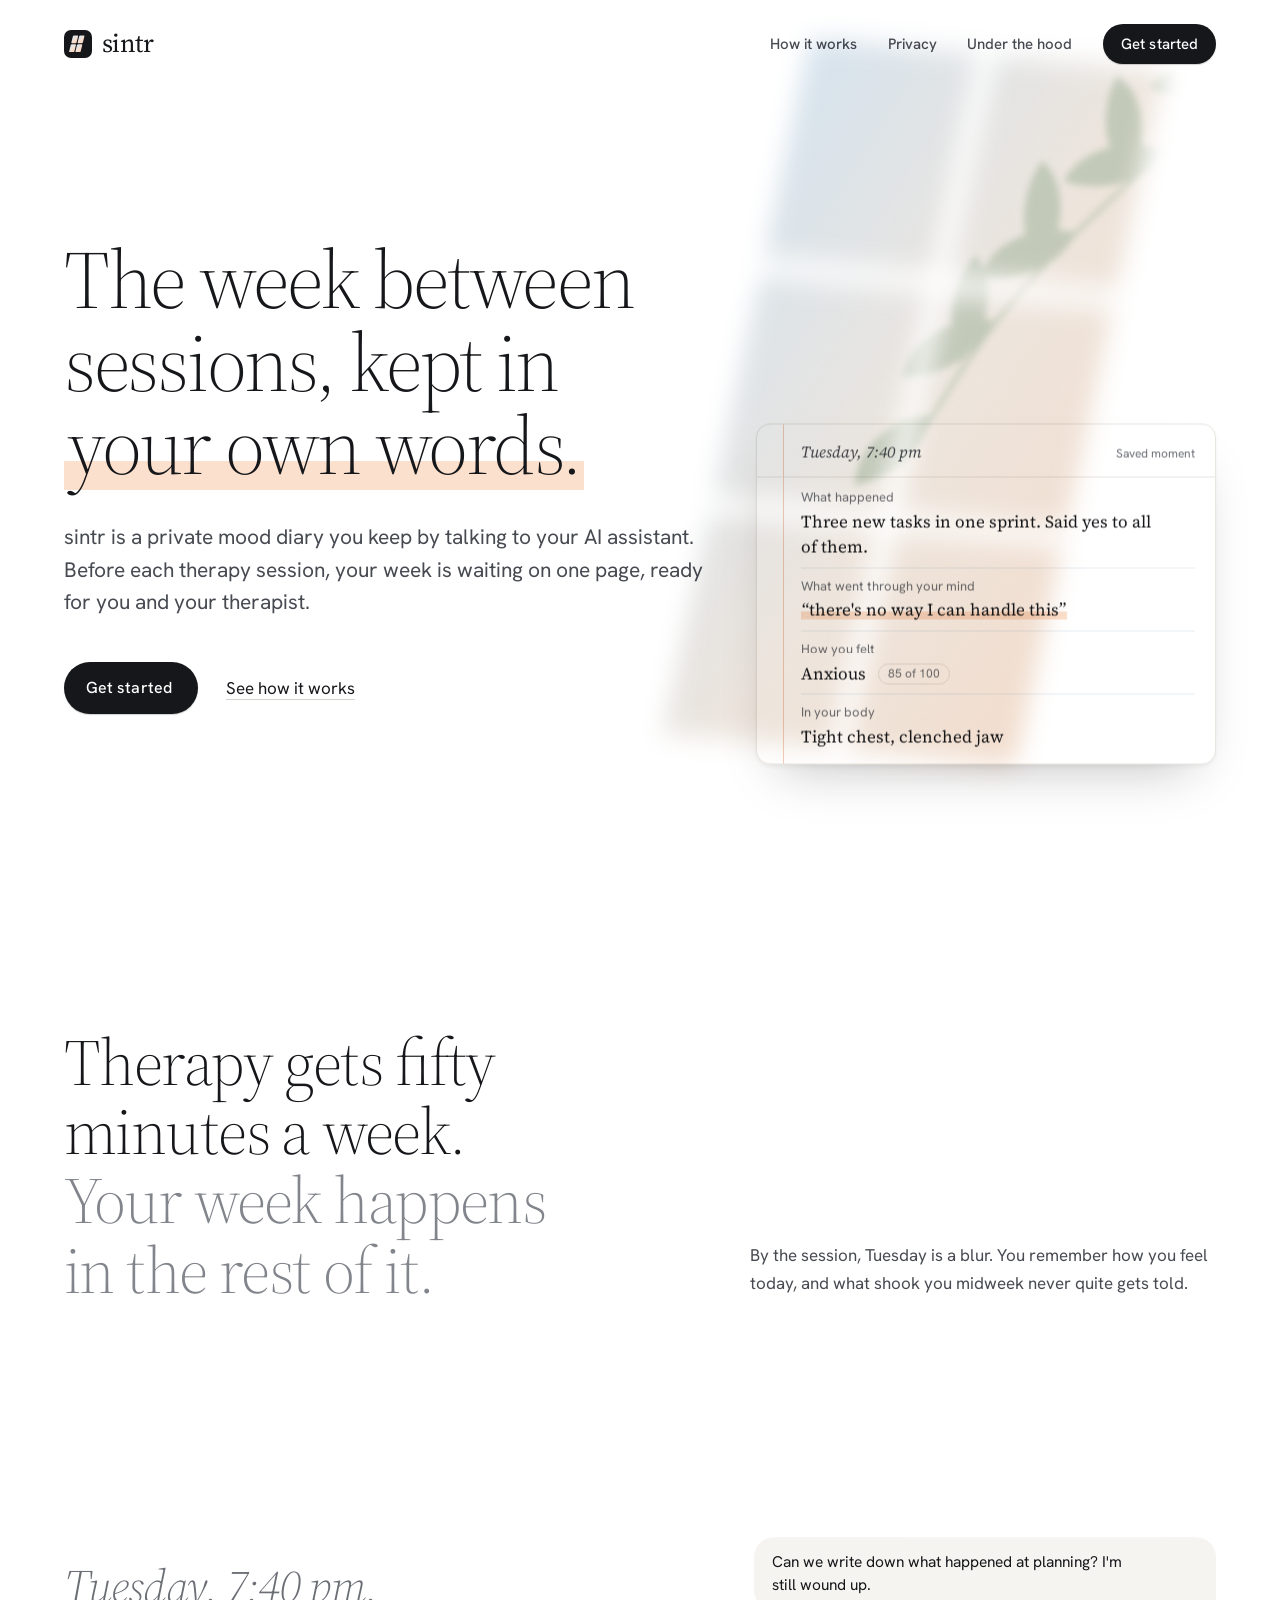
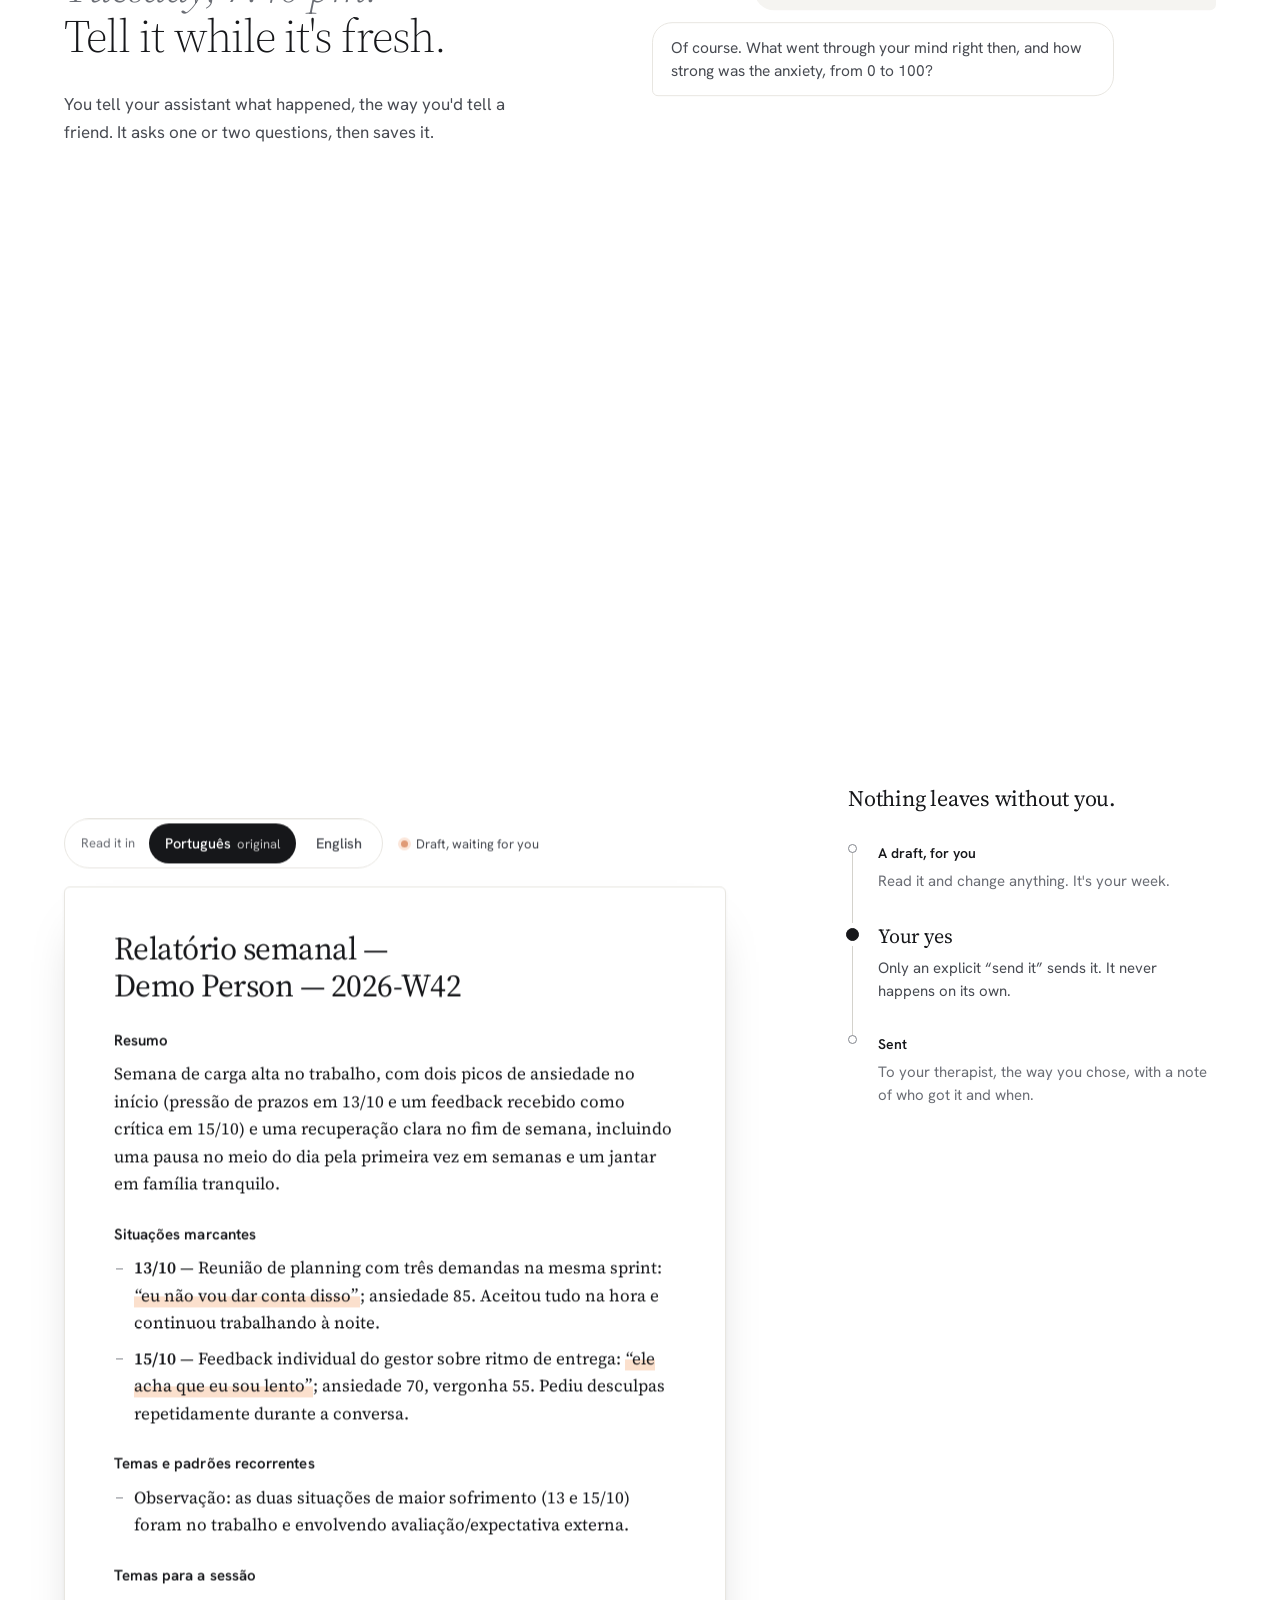
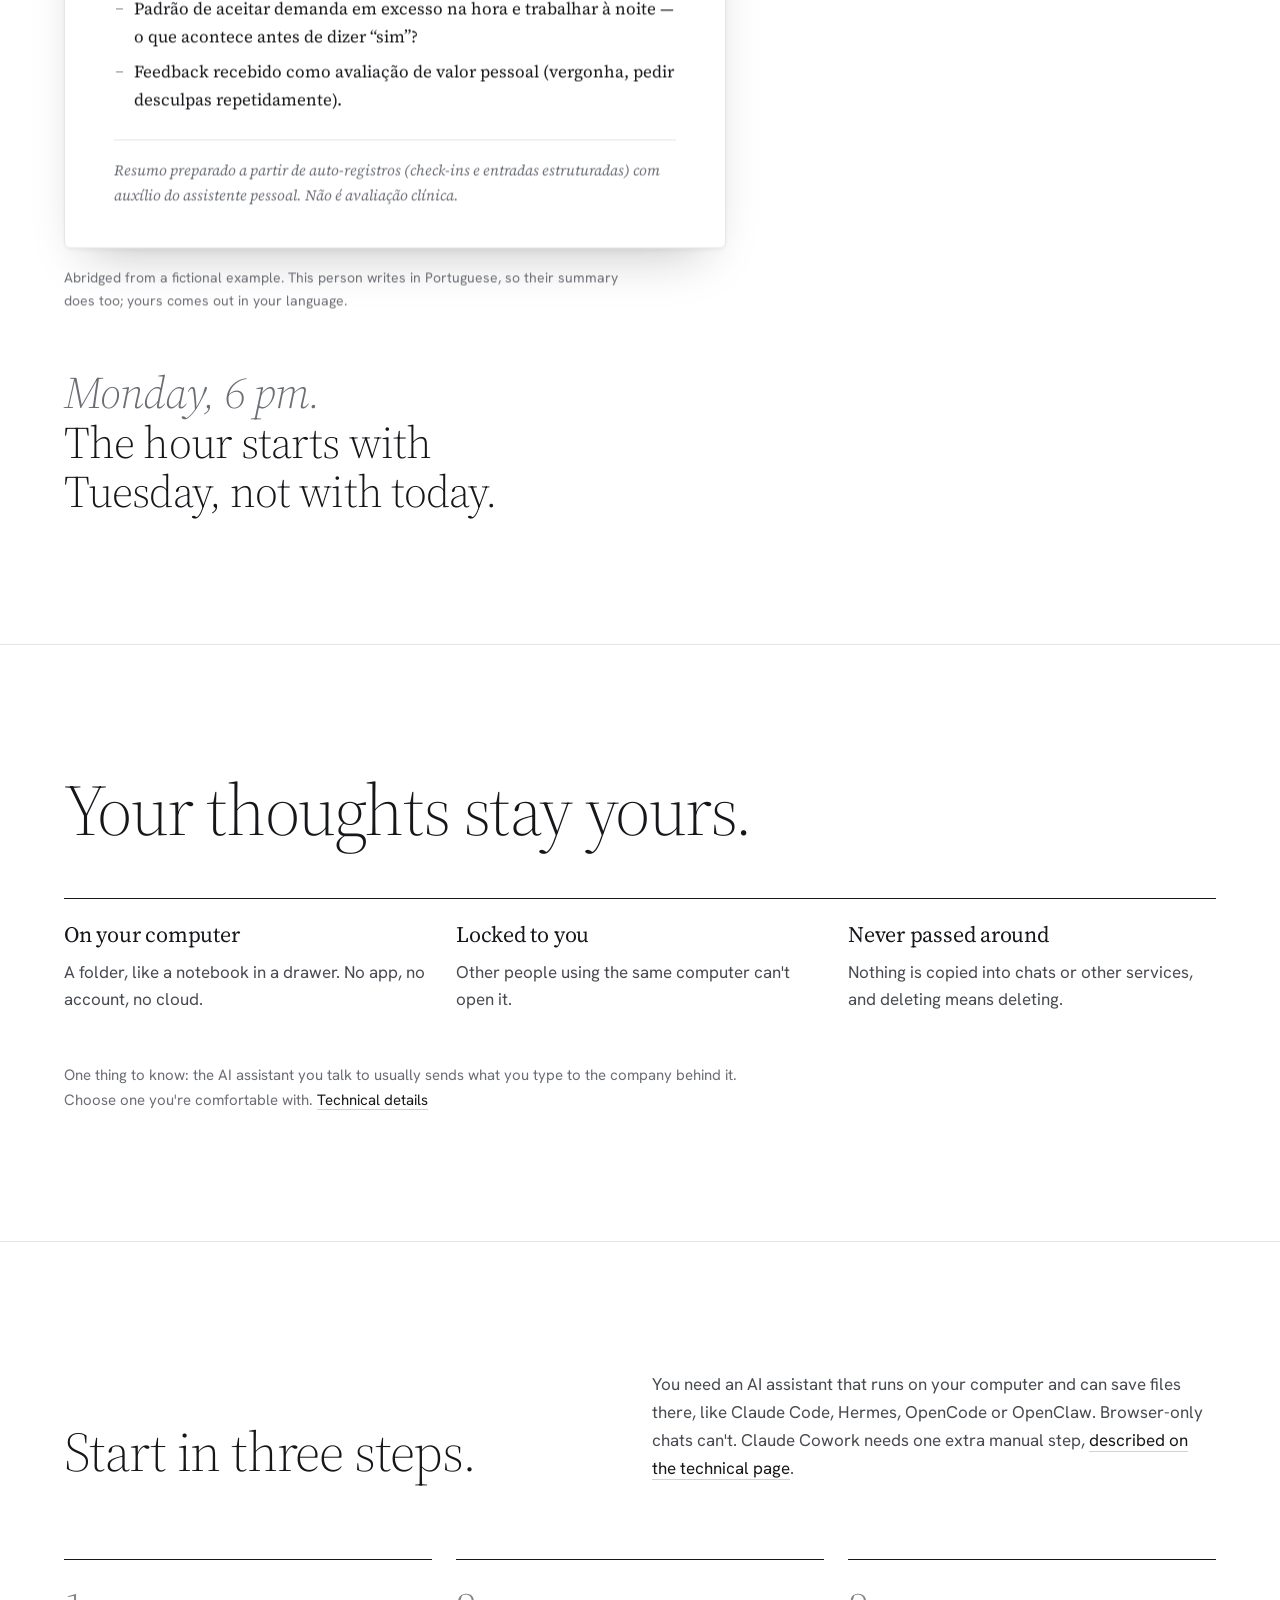
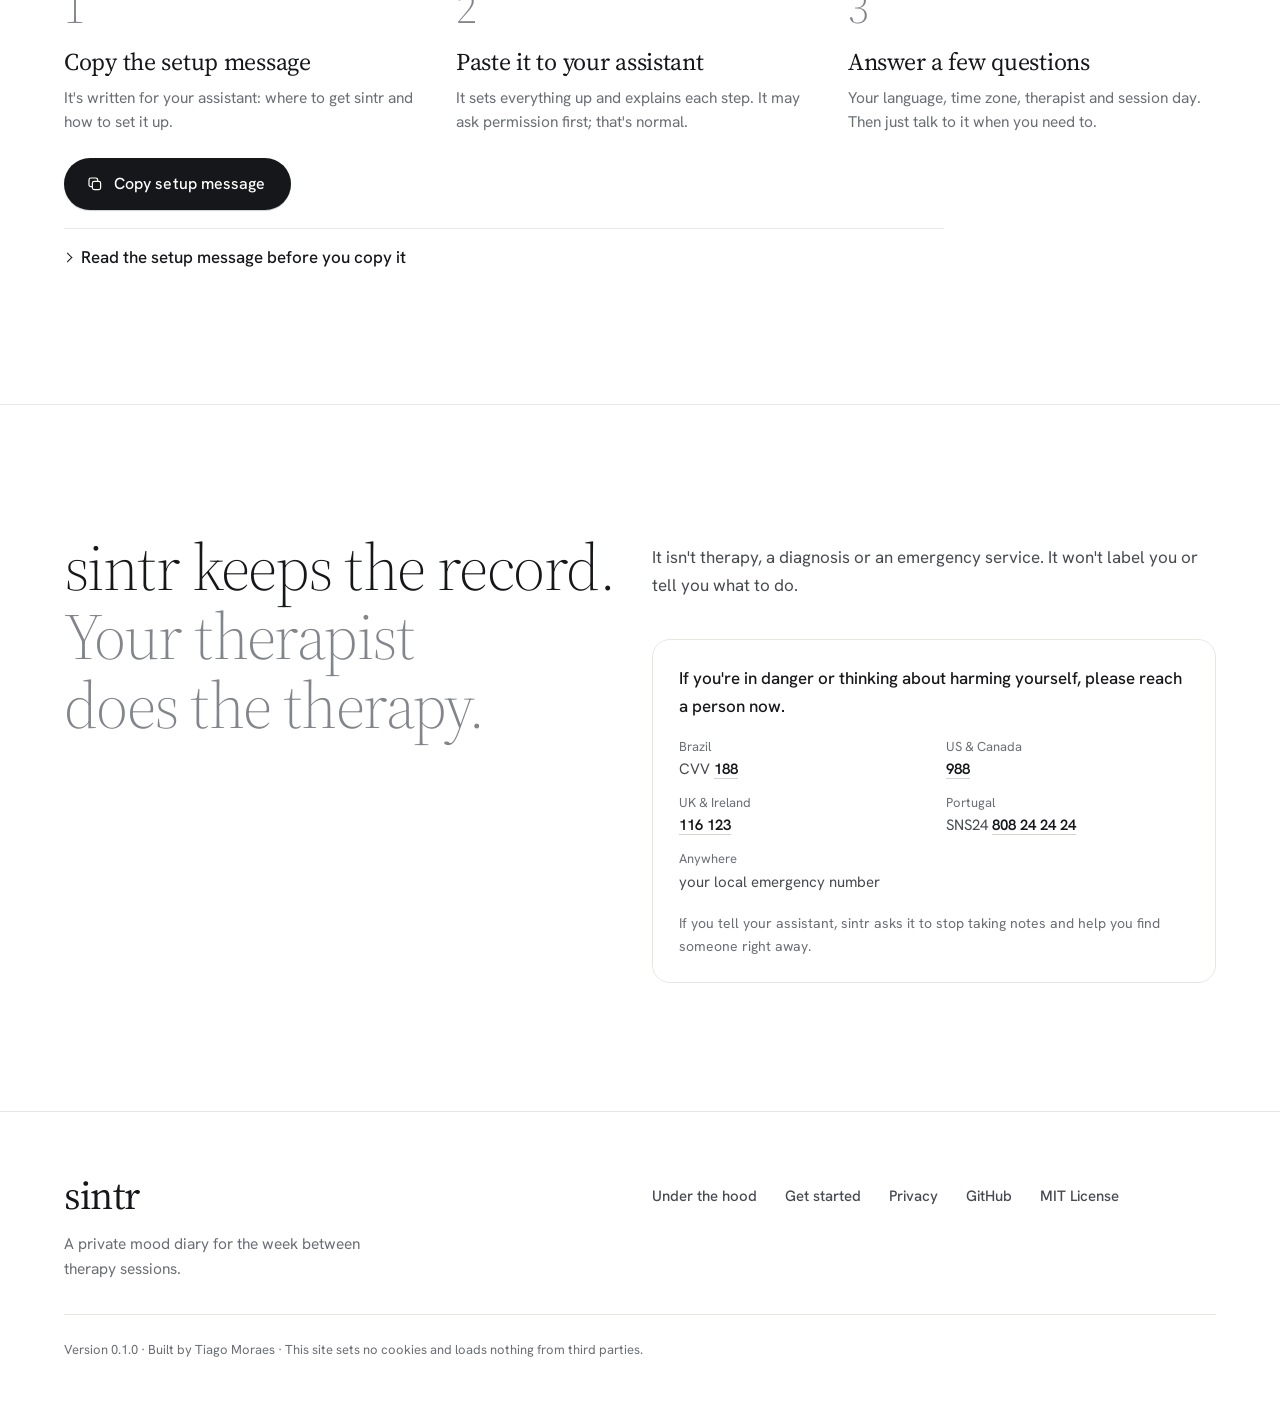
==== commit 9aa3322a: "site: lean home, positioned as a private mood diary Revision 3 of the home: the same narrative, abou" ====
--- a/site/index.html
+++ b/site/index.html
@@ -3,15 +3,15 @@
 <head>
   <meta charset="utf-8">
   <meta name="viewport" content="width=device-width, initial-scale=1">
-  <title>sintr — the week between sessions, kept in your own words</title>
-  <meta name="description" content="sintr helps you keep the week between therapy sessions. Tell your AI assistant what happened, the way you'd tell a friend; on Sunday you get your week on one page to read, change and share with your therapist only if you say so. Private, on your own computer.">
+  <title>sintr — a private mood diary for the week between therapy sessions</title>
+  <meta name="description" content="sintr is a private mood diary you keep by talking to your AI assistant. Before each therapy session, your week is waiting on one page, in your own words, shared with your therapist only if you say so. It stays on your own computer.">
   <meta name="theme-color" content="#ffffff">
   <meta name="color-scheme" content="light">
   <link rel="canonical" href="https://sintr.tiagomoraes.cloud/">
   <meta property="og:type" content="website">
   <meta property="og:url" content="https://sintr.tiagomoraes.cloud/">
   <meta property="og:title" content="sintr — the week between sessions, kept in your own words">
-  <meta property="og:description" content="Tell your AI assistant what happened, the way you'd tell a friend. Before your session, your week on one page, shared with your therapist only if you say so.">
+  <meta property="og:description" content="A private mood diary you keep by talking to your AI assistant. Before each session, your week on one page, shared only if you say so.">
   <meta property="og:image" content="https://sintr.tiagomoraes.cloud/og.png">
   <meta property="og:image:width" content="1200">
   <meta property="og:image:height" content="630">
@@ -135,22 +135,21 @@
       <div class="wrap hero__grid">
         <div class="hero__copy">
           <h1 id="hero-title" class="display">The week between sessions, kept in <span class="hl">your own words.</span></h1>
-          <p class="lede">When something happens, you tell your AI assistant, the way you'd tell a friend. It asks a question or two and writes it down for you. Before your next session, your week is waiting on one page, for you to read, change, and share with your therapist only if you&nbsp;want.</p>
+          <p class="lede">sintr is a private mood diary you keep by talking to your AI assistant. Before each therapy session, your week is waiting on one page, ready for you and your&nbsp;therapist.</p>
           <div class="hero__actions">
-            <a class="btn btn--ink" href="#start">Get started in three steps</a>
-            <a class="link" href="#week">See what a week looks like</a>
-          </div>
-          <p class="hero__meta">Private by design. Your notes live in a folder on your own computer, not in an app or a&nbsp;cloud.</p>
+            <a class="btn btn--ink" href="#start">Get started</a>
+            <a class="link" href="#week">See how it works</a>
+          </div>
         </div>
 
         <div class="hero__art" data-depth="-0.06">
-          <figure class="note note--hero" aria-label="A moment, written down: fictional example">
-            <figcaption class="note__head"><span class="note__when">Tuesday, 7:40 pm</span><span class="note__tag">A moment, in your words</span></figcaption>
+          <figure class="note note--hero" data-write aria-label="A moment, written down: fictional example">
+            <figcaption class="note__head"><span class="note__when">Tuesday, 7:40 pm</span><span class="note__tag">Saved moment</span></figcaption>
             <dl class="note__rows">
-              <div class="note__row"><dt>What went through your mind</dt><dd><q class="said">there's no way I can handle this</q></dd></div>
-              <div class="note__row"><dt>How you felt</dt><dd>Anxious <span class="note__scale">85 of 100</span></dd></div>
-              <div class="note__row"><dt>In your body</dt><dd>Tight chest, clenched jaw</dd></div>
-              <div class="note__row"><dt>What you did</dt><dd>Said yes to all of it</dd></div>
+              <div class="note__row ln"><dt>What happened</dt><dd>Three new tasks in one sprint. Said yes to all of them.</dd></div>
+              <div class="note__row ln"><dt>What went through your mind</dt><dd><q class="said">there's no way I can handle this</q></dd></div>
+              <div class="note__row ln"><dt>How you felt</dt><dd>Anxious <span class="note__scale">85 of 100</span></dd></div>
+              <div class="note__row ln"><dt>In your body</dt><dd>Tight chest, clenched jaw</dd></div>
             </dl>
           </figure>
         </div>
@@ -158,105 +157,47 @@
     </section>
 
     <!-- ───────────────────────── Why ───────────────────────── -->
-    <section class="idea" data-time="noon" aria-labelledby="idea-title">
-      <div class="wrap">
+    <section class="idea idea--lean" data-time="noon" aria-labelledby="idea-title">
+      <div class="wrap idea__grid">
         <h2 id="idea-title" class="statement" data-reveal>
-          <span class="statement__a">Therapy gets fifty minutes of your&nbsp;week.</span>
-          <span class="statement__b">The rest of it is easy to&nbsp;lose.</span>
+          <span class="statement__a">Therapy gets fifty minutes a&nbsp;week.</span>
+          <span class="statement__b">Your week happens in the rest of&nbsp;it.</span>
         </h2>
-        <div class="idea__body">
-          <p class="prose" data-reveal>You sit down and remember how you feel right now. Tuesday is a blur. The thing that shook you on Wednesday never quite gets told, or it comes out as &ldquo;it was a hard week.&rdquo; sintr helps you keep those moments while they're still fresh, in your own words, so the hour you have is about the week you actually&nbsp;lived.</p>
-          <p class="prose prose--quiet" data-reveal>There's no new app to open and nothing to learn. You talk to the AI assistant you already use, and it keeps the notes for&nbsp;you.</p>
-        </div>
-
-        <div class="flow-wrap">
-          <ol class="flow" aria-label="How your week reaches your therapist" data-reveal>
-          <li class="flow__node"><span class="flow__name">You</span><span class="flow__edge">talk or type</span></li>
-          <li class="flow__node"><span class="flow__name">Your assistant</span><span class="flow__edge">writes it down</span></li>
-          <li class="flow__node"><span class="flow__name">Your private folder</span><span class="flow__edge">every Sunday</span></li>
-          <li class="flow__node"><span class="flow__name">Your week, on one page</span><span class="flow__edge flow__edge--gate">you say yes</span></li>
-          <li class="flow__node"><span class="flow__name">Your therapist</span></li>
-        </ol>
-        </div>
-      </div>
-    </section>
-
-    <!-- ───────────────────────── The week ───────────────────────── -->
+        <p class="prose idea__why" data-reveal>By the session, Tuesday is a blur. You remember how you feel today, and what shook you midweek never quite gets&nbsp;told.</p>
+      </div>
+    </section>
+
+    <!-- ───────────────────────── How it feels ───────────────────────── -->
     <div id="week" class="week">
-      <div class="wrap week__intro">
-        <h2 class="h-section" data-reveal>One week, kept.</h2>
-        <p class="prose" data-reveal>A fictional week, from Tuesday to Monday. This is what using sintr feels like, from the first message to the session.</p>
-      </div>
-
-      <!-- Capture -->
+      <!-- Tuesday -->
       <section class="day day--capture" data-time="dusk" aria-labelledby="capture-title">
         <div class="wrap day__grid">
           <div class="day__copy">
-            <h3 id="capture-title" class="h-day" data-reveal><span class="when">Tuesday, 7:40&nbsp;pm.</span> Something happened at&nbsp;work.</h3>
-            <p class="prose" data-reveal>You tell your assistant what happened, the way you'd tell a friend. It listens first. Then it asks one or two questions, like what went through your mind or how strong the feeling was, and writes the moment down in a shape your therapist will recognize. You see it before it's&nbsp;saved.</p>
-            <dl class="fields" data-reveal>
-              <div class="fields__row"><dt>What happened</dt><dd>When, where, who was there.</dd></div>
-              <div class="fields__row"><dt>What went through your mind</dt><dd>Your exact words, in quotes. Never reworded.</dd></div>
-              <div class="fields__row"><dt>How you felt</dt><dd>The feelings you name, and how strong they were, from 0 to 100.</dd></div>
-              <div class="fields__row"><dt>In your body</dt><dd>Anything you noticed physically.</dd></div>
-              <div class="fields__row"><dt>What you did</dt><dd>What came next. &ldquo;Nothing&rdquo; counts.</dd></div>
-            </dl>
-            <p class="prose prose--quiet" data-reveal>If you want, it can help you look at a thought more closely. It never pushes, and that can always wait for the session. If your therapist works with CBT, you'll recognize this as a thought&nbsp;record.</p>
+            <h3 id="capture-title" class="h-day" data-reveal><span class="when">Tuesday, 7:40&nbsp;pm.</span> Tell it while it's&nbsp;fresh.</h3>
+            <p class="prose" data-reveal>You tell your assistant what happened, the way you'd tell a friend. It asks one or two questions, then saves&nbsp;it.</p>
+            <p class="prose prose--quiet" data-reveal>On ordinary days, one line is&nbsp;enough.</p>
           </div>
 
           <div class="day__art" data-depth="-0.05">
             <div class="chat" aria-label="Example conversation with an AI assistant">
-              <p class="chat__msg chat__msg--you" data-reveal>Can we write down what happened at planning today? I'm still wound&nbsp;up.</p>
-              <p class="chat__msg chat__msg--agent" data-reveal>That sounds like a lot landing at once. What happened, and what went through your mind right&nbsp;then?</p>
-              <p class="chat__msg chat__msg--you" data-reveal>Three new tasks in the same sprint. I just thought: there's no way I can handle this. And I said yes to all of&nbsp;it.</p>
-              <p class="chat__msg chat__msg--agent" data-reveal>From 0 to 100, how strong was the anxiety in that moment? Anything in your&nbsp;body?</p>
-              <p class="chat__msg chat__msg--you" data-reveal>85. Tight chest, jaw clenched. Still working&nbsp;now.</p>
+              <p class="chat__msg chat__msg--you" data-reveal>Can we write down what happened at planning? I'm still wound&nbsp;up.</p>
+              <p class="chat__msg chat__msg--agent" data-reveal>Of course. What went through your mind right then, and how strong was the anxiety, from 0 to&nbsp;100?</p>
+              <p class="chat__msg chat__msg--you" data-reveal>&ldquo;There's no way I can handle this.&rdquo; About&nbsp;85.</p>
+              <p class="chat__msg chat__msg--agent" data-reveal>Saved. We can look at that thought more closely now, or leave it for your&nbsp;session.</p>
+              <p class="chat__when" data-reveal>Thursday, 8:50&nbsp;am</p>
+              <p class="chat__msg chat__msg--you" data-reveal>Mood 2 of 5, slept 5½&nbsp;hours.</p>
+              <p class="chat__msg chat__msg--agent" data-reveal>Noted for Thursday.</p>
             </div>
-            <figure class="note" data-write aria-label="The moment as it was written down: fictional example">
-              <figcaption class="note__head"><span class="note__when">Tuesday, Oct 13 · 7:40 pm</span><span class="note__tag">Saved after you said it looked right</span></figcaption>
-              <dl class="note__rows">
-                <div class="note__row ln"><dt>What happened</dt><dd>Sprint planning. Three new tasks landed in the same sprint, and I said yes to all of them on the spot.</dd></div>
-                <div class="note__row ln"><dt>What went through your mind</dt><dd><q class="said">there's no way I can handle this</q></dd></div>
-                <div class="note__row ln"><dt>How you felt</dt><dd>Anxious <span class="note__scale">85 of 100</span></dd></div>
-                <div class="note__row ln"><dt>In your body</dt><dd>Tight chest, clenched jaw</dd></div>
-                <div class="note__row ln"><dt>What you did</dt><dd>Accepted everything and kept working into the night</dd></div>
-                <div class="note__row ln"><dt>Around it</dt><dd>Back-to-back meetings since 9am</dd></div>
-              </dl>
-            </figure>
           </div>
         </div>
       </section>
 
-      <!-- Check-in -->
-      <section class="day day--checkin" data-time="early" aria-labelledby="checkin-title">
-        <div class="wrap day__grid day__grid--flip">
-          <div class="day__copy">
-            <h3 id="checkin-title" class="h-day" data-reveal><span class="when">Thursday, 8:50&nbsp;am.</span> One line is&nbsp;enough.</h3>
-            <p class="prose" data-reveal>A check-in is one message: your mood, your sleep, whatever you feel like saying. No forms to fill in, no streaks, no reminders to feel guilty&nbsp;about.</p>
-            <p class="prose prose--quiet" data-reveal>If you don't mention something, it isn't written down. Nothing is ever made up for&nbsp;you.</p>
-          </div>
-          <div class="day__art" data-depth="-0.04">
-            <p class="chat__msg chat__msg--you chat__msg--solo" data-reveal>Mood 2 out of 5, anxiety 4, slept five and a half hours. Worked late again. 1:1 with my manager&nbsp;today.</p>
-            <figure class="note note--checkin" data-reveal aria-label="The check-in as it was written down: fictional example">
-              <figcaption class="note__head"><span class="note__when">Thursday, Oct 15 · morning</span><span class="note__tag">Check-in</span></figcaption>
-              <dl class="note__rows note__rows--inline">
-                <div class="note__row"><dt>Mood</dt><dd>2 of 5</dd></div>
-                <div class="note__row"><dt>Anxiety</dt><dd>4 of 5</dd></div>
-                <div class="note__row"><dt>Sleep</dt><dd>5½ hours</dd></div>
-              </dl>
-              <p class="note__line"><span class="note__label">Note</span> worked late again; 1:1 with my manager today</p>
-            </figure>
-            <p class="chat__msg chat__msg--agent chat__msg--solo" data-reveal>Noted for Thursday.</p>
-          </div>
-        </div>
-      </section>
-
-      <!-- Weekly summary -->
+      <!-- Sunday -->
       <section class="day day--report" data-time="evening" aria-labelledby="report-title">
         <div class="wrap">
           <div class="report__head">
-            <h3 id="report-title" class="h-day h-day--wide" data-reveal><span class="when">Sunday, 8&nbsp;pm.</span> Your week, on one&nbsp;page.</h3>
-            <p class="prose" data-reveal>On Sunday evening, your assistant puts your week together: what happened, how you felt, what helped, and a few things you might want to bring up. Patterns are written as observations, with dates, and never as a diagnosis. It's a draft for you first. You read it, change anything, and decide whether it goes&nbsp;anywhere.</p>
+            <h3 id="report-title" class="h-day h-day--wide" data-reveal><span class="when">Sunday, 8&nbsp;pm.</span> The week comes&nbsp;together.</h3>
+            <p class="prose" data-reveal>Your assistant writes it up: what happened, how you felt, what helped, and what you might want to bring up. Patterns are noted as observations, never as&nbsp;diagnoses.</p>
           </div>
 
           <div class="report__grid">
@@ -268,72 +209,50 @@
                 <label class="seg__opt seg__opt--pt" for="rl-pt">Português <span class="seg__hint">original</span></label>
                 <label class="seg__opt seg__opt--en" for="rl-en">English</label>
               </div>
-
               <p class="paper__status"><span class="paper__dot" aria-hidden="true"></span> Draft, waiting for you</p>
-              <article class="paper paper--pt" lang="pt-BR" aria-label="Example weekly report, original Portuguese">
+
+              <article class="paper paper--pt" lang="pt-BR" aria-label="Example weekly report, original Portuguese, abridged">
                 <h4 class="paper__title">Relatório semanal — Demo Person — 2026-W42</h4>
                 <h5>Resumo</h5>
                 <p>Semana de carga alta no trabalho, com dois picos de ansiedade no início (pressão de prazos em 13/10 e um feedback recebido como crítica em 15/10) e uma recuperação clara no fim de semana, incluindo uma pausa no meio do dia pela primeira vez em semanas e um jantar em família tranquilo.</p>
-                <h5>Humor, energia e sono</h5>
-                <ul>
-                  <li>Humor médio 3,0/5 (mínimos de 2 em 13 e 15/10; máximos de 4 em 16 e 17/10).</li>
-                  <li>Ansiedade média 2,8/5, com picos de 4/5 em 13 e 15/10 e queda para 1/5 em 17/10.</li>
-                  <li>Sono médio 6,7h, com duas noites ruins (6h em 13/10; 5,5h em 15/10), ambas por trabalho à noite.</li>
-                </ul>
                 <h5>Situações marcantes</h5>
                 <ul>
                   <li><b>13/10</b> — Reunião de planning com três demandas na mesma sprint: <mark>“eu não vou dar conta disso”</mark>; ansiedade 85. Aceitou tudo na hora e continuou trabalhando à noite.</li>
                   <li><b>15/10</b> — Feedback individual do gestor sobre ritmo de entrega: <mark>“ele acha que eu sou lento”</mark>; ansiedade 70, vergonha 55. Pediu desculpas repetidamente durante a conversa.</li>
-                  <li><b>16/10</b> — Caminhada de vinte minutos sem telefone: culpa 40 e alívio 30; “primeira vez em semanas que parei no meio do dia”.</li>
-                  <li><b>16/10</b> — Jantar em família tranquilo: contentamento 60; ficou conversando até tarde.</li>
                 </ul>
                 <h5>Temas e padrões recorrentes</h5>
                 <ul>
                   <li>Observação: as duas situações de maior sofrimento (13 e 15/10) foram no trabalho e envolvendo avaliação/expectativa externa.</li>
-                  <li>Observação: nas duas, a resposta registrada foi aceitar ou se desculpar na hora, sem negociar.</li>
-                  <li>Observação: a pausa de 16/10 e o fim de semana melhoraram humor e ansiedade (4/5 de humor e 1/5 de ansiedade em 17/10).</li>
                 </ul>
                 <h5>Temas para a sessão</h5>
                 <ul>
                   <li>Padrão de aceitar demanda em excesso na hora e trabalhar à noite — o que acontece antes de dizer “sim”?</li>
                   <li>Feedback recebido como avaliação de valor pessoal (vergonha, pedir desculpas repetidamente).</li>
-                  <li>O papel do sono na ansiedade (dormir mal → pico no dia seguinte).</li>
                 </ul>
                 <p class="paper__foot">Resumo preparado a partir de auto-registros (check-ins e entradas estruturadas) com auxílio do assistente pessoal. Não é avaliação clínica.</p>
               </article>
 
-              <article class="paper paper--en" lang="en" aria-label="Example weekly report, English translation">
+              <article class="paper paper--en" lang="en" aria-label="Example weekly report, English translation, abridged">
                 <h4 class="paper__title">Weekly report — Demo Person — 2026-W42</h4>
                 <h5>Summary</h5>
                 <p>A week of heavy workload, with two anxiety peaks early on (deadline pressure on Oct 13 and feedback taken as criticism on Oct 15) and a clear recovery over the weekend, including a midday break for the first time in weeks and a calm family dinner.</p>
-                <h5>Mood, energy and sleep</h5>
-                <ul>
-                  <li>Average mood 3.0/5 (lows of 2 on Oct 13 and 15; highs of 4 on Oct 16 and 17).</li>
-                  <li>Average anxiety 2.8/5, peaking at 4/5 on Oct 13 and 15 and dropping to 1/5 on Oct 17.</li>
-                  <li>Average sleep 6.7h, with two bad nights (6h on Oct 13; 5.5h on Oct 15), both from working late.</li>
-                </ul>
                 <h5>Notable situations</h5>
                 <ul>
                   <li><b>Oct 13</b> — Planning meeting with three demands in the same sprint: <mark>“there's no way I can handle this”</mark>; anxiety 85. Accepted everything on the spot and kept working into the night.</li>
                   <li><b>Oct 15</b> — One-on-one feedback from the manager about delivery pace: <mark>“he thinks I'm slow”</mark>; anxiety 70, shame 55. Apologized repeatedly during the conversation.</li>
-                  <li><b>Oct 16</b> — Twenty-minute walk without the phone: guilt 40 and relief 30; “first time in weeks I stopped in the middle of the day”.</li>
-                  <li><b>Oct 16</b> — Calm family dinner: contentment 60; stayed talking until late.</li>
                 </ul>
                 <h5>Recurring themes and patterns</h5>
                 <ul>
                   <li>Observation: the two most distressing situations (Oct 13 and 15) were at work and involved external evaluation or expectations.</li>
-                  <li>Observation: in both, the recorded response was to accept or apologize on the spot, without negotiating.</li>
-                  <li>Observation: the break on Oct 16 and the weekend improved mood and anxiety (mood 4/5 and anxiety 1/5 on Oct 17).</li>
                 </ul>
                 <h5>Topics for the session</h5>
                 <ul>
                   <li>The pattern of taking on too much on the spot and working at night — what happens just before saying “yes”?</li>
                   <li>Feedback heard as a judgment of personal worth (shame, apologizing repeatedly).</li>
-                  <li>The role of sleep in anxiety (sleeping badly → a peak the next day).</li>
                 </ul>
                 <p class="paper__foot">Summary prepared from self-reports (check-ins and structured entries) with the help of a personal assistant. Not a clinical assessment.</p>
               </article>
-              <p class="report__src">An example from a fictional week. This person writes in Portuguese, so their summary does too. Yours comes out in your&nbsp;language.</p>
+              <p class="report__src">Abridged from a fictional example. This person writes in Portuguese, so their summary does too; yours comes out in your&nbsp;language.</p>
             </div>
 
             <aside class="report__flow" aria-labelledby="lifecycle-title">
@@ -341,78 +260,35 @@
               <ol class="stations">
                 <li class="stations__item" data-reveal>
                   <span class="stations__state">A draft, for you</span>
-                  <p>Your assistant tells you it's ready, with a short summary.</p>
-                </li>
-                <li class="stations__item" data-reveal>
-                  <span class="stations__state">You read it</span>
-                  <p>Change any word you like. It's your week.</p>
+                  <p>Read it and change anything. It's your week.</p>
                 </li>
                 <li class="stations__item stations__item--gate" data-reveal>
                   <span class="stations__state">Your yes</span>
-                  <p>Only an explicit &ldquo;send it&rdquo; sends it. It's the one step that can't be undone, so it never happens on its own.</p>
+                  <p>Only an explicit &ldquo;send it&rdquo; sends it. It never happens on its own.</p>
                 </li>
                 <li class="stations__item" data-reveal>
                   <span class="stations__state">Sent</span>
-                  <p>It goes to your therapist the way you chose, like WhatsApp or email, and the summary notes who received it and when.</p>
+                  <p>To your therapist, the way you chose, with a note of who got it and when.</p>
                 </li>
               </ol>
             </aside>
           </div>
-        </div>
-      </section>
-
-      <!-- Session -->
-      <section class="day day--session" data-time="golden" aria-labelledby="session-title">
-        <div class="wrap day__grid">
-          <div class="day__copy">
-            <h3 id="session-title" class="h-day" data-reveal><span class="when">Monday, 6&nbsp;pm.</span> You walk in with the&nbsp;week.</h3>
-            <p class="prose" data-reveal>The summary doesn't replace the conversation. It gives it a better first five&nbsp;minutes.</p>
-            <p class="prose prose--quiet" data-reveal>Afterwards, tell your assistant what you agreed on. It keeps the homework and brings it back in next week's summary. When something keeps coming up, it points it out gently, as something to explore with your therapist, never as a&nbsp;label.</p>
-          </div>
-          <div class="day__art day__art--pair" data-depth="-0.04">
-            <figure class="note" data-reveal aria-label="Notes from therapy: fictional example">
-              <figcaption class="note__head"><span class="note__when">From your sessions</span><span class="note__tag">Homework</span></figcaption>
-              <ul class="note__tasks">
-                <li class="is-done"><span class="tick" aria-hidden="true"></span><span><span class="sr-only">Done: </span>Notice what happens right before saying &ldquo;yes&rdquo;</span></li>
-                <li><span class="tick" aria-hidden="true"></span><span><span class="sr-only">Not yet: </span>Keep one midday pause, even in heavy weeks</span></li>
-              </ul>
-              <p class="note__line"><span class="note__label">To bring up</span> feedback heard as a verdict on me</p>
-            </figure>
-            <figure class="note" data-reveal aria-label="Something that keeps coming up: fictional example">
-              <figcaption class="note__head"><span class="note__when">Something that keeps coming up</span><span class="note__tag">An observation</span></figcaption>
-              <p class="note__para">Being evaluated at work came right before saying yes on the spot, on Sep 29, Oct 13 and Oct 15. Worth bringing to the&nbsp;session.</p>
-            </figure>
-          </div>
+
+          <p class="payoff" data-reveal><span class="when">Monday, 6&nbsp;pm.</span> The hour starts with Tuesday, not with&nbsp;today.</p>
         </div>
       </section>
     </div>
 
     <!-- ───────────────────────── Privacy ───────────────────────── -->
-    <section id="privacy" class="privacy" data-time="night" aria-labelledby="privacy-title">
-      <div class="wrap privacy__grid">
-        <div class="privacy__lead">
-          <h2 id="privacy-title" class="h-section h-section--xl" data-reveal>Your thoughts stay&nbsp;yours.</h2>
-          <p class="prose" data-reveal>sintr is a folder on your computer, like a notebook in a drawer. It isn't an app. There's no account and no cloud. Nobody else sees it, and not even your therapist receives anything without your explicit&nbsp;OK.</p>
-          <figure class="note note--folder" data-reveal aria-label="What your sintr folder holds">
-            <figcaption class="note__head"><span class="note__when">Your sintr folder</span><span class="note__tag"><svg class="lock" viewBox="0 0 16 16" aria-hidden="true" focusable="false"><rect x="3" y="7" width="10" height="7" rx="1.6"/><path d="M5.2 7V5.2a2.8 2.8 0 0 1 5.6 0V7"/></svg> Only you can open it</span></figcaption>
-            <dl class="note__rows">
-              <div class="note__row"><dt>Check-ins</dt><dd>A line a day, when you feel like it</dd></div>
-              <div class="note__row"><dt>Moments</dt><dd>The situations you talked through</dd></div>
-              <div class="note__row"><dt>Therapy</dt><dd>Goals, homework and notes after sessions</dd></div>
-              <div class="note__row"><dt>Patterns</dt><dd>Observations, never diagnoses</dd></div>
-              <div class="note__row"><dt>Weekly summaries</dt><dd>Each draft, and what was sent to whom</dd></div>
-            </dl>
-          </figure>
-        </div>
-        <dl class="promises">
-          <div class="promises__row" data-reveal><dt>On your computer</dt><dd>Everything stays in one folder on your own machine. No app, no account, no copy in the cloud.</dd></div>
-          <div class="promises__row" data-reveal><dt>Locked to you</dt><dd>The folder is set up so other people using the same computer can't open it.</dd></div>
-          <div class="promises__row" data-reveal><dt>Nothing goes out without your OK</dt><dd>Not even to your therapist. You say yes each time, for that one summary.</dd></div>
-          <div class="promises__row" data-reveal><dt>You can see what was sent</dt><dd>Every summary records who received it and when.</dd></div>
-          <div class="promises__row" data-reveal><dt>Never passed around</dt><dd>Your notes are never copied into group chats, shared notes or other services.</dd></div>
-          <div class="promises__row" data-reveal><dt>Delete means delete</dt><dd>Ask, confirm what exactly, and it's gone. No hidden copies.</dd></div>
+    <section id="privacy" class="privacy privacy--lean" data-time="night" aria-labelledby="privacy-title">
+      <div class="wrap">
+        <h2 id="privacy-title" class="h-section h-section--xl" data-reveal>Your thoughts stay&nbsp;yours.</h2>
+        <dl class="promises promises--three">
+          <div class="promises__row" data-reveal><dt>On your computer</dt><dd>A folder, like a notebook in a drawer. No app, no account, no&nbsp;cloud.</dd></div>
+          <div class="promises__row" data-reveal><dt>Locked to you</dt><dd>Other people using the same computer can't open&nbsp;it.</dd></div>
+          <div class="promises__row" data-reveal><dt>Never passed around</dt><dd>Nothing is copied into chats or other services, and deleting means&nbsp;deleting.</dd></div>
         </dl>
-        <p class="privacy__note" data-reveal>One thing to know: sintr runs no servers of its own, but the AI assistant you talk to usually sends what you type to the company behind it, as it does with everything else you tell it. Choose an assistant you're comfortable sharing this with. <a class="link" href="tech/#privacy">The technical details</a></p>
+        <p class="privacy__note" data-reveal>One thing to know: the AI assistant you talk to usually sends what you type to the company behind it. Choose one you're comfortable with. <a class="link" href="tech/#privacy">Technical&nbsp;details</a></p>
       </div>
     </section>
 
@@ -421,16 +297,13 @@
       <div class="wrap">
         <div class="start__head">
           <h2 id="start-title" class="h-section" data-reveal>Start in three&nbsp;steps.</h2>
-          <div class="start__intro">
-            <p class="prose" data-reveal>You don't need to know anything technical. You need an AI assistant that works directly on your computer and can save files there, such as Claude Code, Hermes, OpenCode or OpenClaw. Assistants that only live in a browser chat can't keep a private folder for&nbsp;you.</p>
-            <p class="prose prose--quiet" data-reveal>Claude Cowork and similar desktop apps need one extra manual step, which is <a class="link" href="tech/#install-generic">described on the technical page</a>; you may want help from someone technical for it. Not sure about yours? Ask it whether it can save files on your&nbsp;computer.</p>
-          </div>
+          <p class="prose start__intro" data-reveal>You need an AI assistant that runs on your computer and can save files there, like Claude Code, Hermes, OpenCode or OpenClaw. Browser-only chats can't. Claude Cowork needs one extra manual step, <a class="link" href="tech/#install-generic">described on the technical&nbsp;page</a>.</p>
         </div>
 
         <ol class="steps">
           <li class="step" data-reveal>
             <h3 class="step__title">Copy the setup message</h3>
-            <p class="step__text">It's a message for your assistant, not for you. It tells it where to get sintr and how to set it up.</p>
+            <p class="step__text">It's written for your assistant: where to get sintr and how to set it up.</p>
             <div class="step__art">
               <a class="btn btn--ink" href="#setup-message" data-copy="#setup-text" data-copied="Copied. Now paste it.">
                 <svg class="ico" viewBox="0 0 24 24" aria-hidden="true" focusable="false"><rect x="8.5" y="8.5" width="11" height="11" rx="2.5"/><path d="M15.5 8.5v-2A2.5 2.5 0 0 0 13 4H6.5A2.5 2.5 0 0 0 4 6.5V13a2.5 2.5 0 0 0 2.5 2.5h2"/></svg>
@@ -440,48 +313,21 @@
           </li>
           <li class="step" data-reveal>
             <h3 class="step__title">Paste it to your assistant</h3>
-            <p class="step__text">Start a conversation and paste it in. It sets everything up and explains what it's doing. It may ask permission first; that's normal.</p>
-            <div class="step__art">
-              <p class="chat__msg chat__msg--you chat__msg--mini">Please set up sintr for me. It's a private journal for therapy&hellip;</p>
-            </div>
+            <p class="step__text">It sets everything up and explains each step. It may ask permission first; that's normal.</p>
           </li>
           <li class="step" data-reveal>
             <h3 class="step__title">Answer a few questions</h3>
-            <p class="step__text">Your language, your time zone, your therapist and your session day. Skip anything you'd rather not share.</p>
-            <div class="step__art">
-              <p class="chat__msg chat__msg--agent chat__msg--mini">Which language should I write your notes in?</p>
-              <p class="chat__msg chat__msg--you chat__msg--mini">Portuguese, please.</p>
-            </div>
+            <p class="step__text">Your language, time zone, therapist and session day. Then just talk to it when you need to.</p>
           </li>
         </ol>
 
-        <div class="start__after">
-          <div id="setup-message" class="ask" data-reveal>
-            <div class="ask__head">
-              <h3 class="h-small">The setup message</h3>
-              <button class="copy" type="button" data-copy="#setup-text">
-                <svg class="ico" viewBox="0 0 24 24" aria-hidden="true" focusable="false"><rect x="8.5" y="8.5" width="11" height="11" rx="2.5"/><path d="M15.5 8.5v-2A2.5 2.5 0 0 0 13 4H6.5A2.5 2.5 0 0 0 4 6.5V13a2.5 2.5 0 0 0 2.5 2.5h2"/></svg>
-                <span data-label>Copy</span>
-              </button>
-            </div>
-            <p class="ask__lead">A message for your assistant, not for you. It tells it where to get sintr and how to set it up, and asks it to explain each step in plain words.</p>
-            <details class="ask__details">
-              <summary>Read the message before you copy it</summary>
-              <blockquote id="setup-text" class="ask__text">Please set up sintr for me. It's a private journal for therapy that you'll keep for me as files on this computer. Clone https://github.com/tiagomoraes/sintr.git, read docs/INSTALL.md, and run the installer that matches you (./installers/install.sh with hermes, claude-code or generic), using ~/sintr as my journal folder. Explain each step to me in plain words before you do it. Then open ~/sintr/config.md and fill it in with me: ask for my language, time zone and therapy details one at a time, and leave empty anything I don't give you. Keep require_approval: true, and never send anything to anyone without asking me first.</blockquote>
-              <p class="ask__foot">It only uses what's published in the sintr project.</p>
-            </details>
-          </div>
-
-          <div class="then" data-reveal>
-            <h3 class="h-small">Then just talk to it</h3>
-            <p class="prose prose--quiet">Whenever you need to, in your own words. For example:</p>
-            <div class="then__msgs">
-              <p class="chat__msg chat__msg--you">I need to talk about something that happened today&hellip;</p>
-              <p class="chat__msg chat__msg--you">Mood 3 out of 5, slept six hours.</p>
-              <p class="chat__msg chat__msg--you">Can you put my week together for therapy?</p>
-            </div>
-          </div>
-        </div>
+        <details id="setup-message" class="setup ask__details" data-reveal>
+          <summary>Read the setup message before you copy it</summary>
+          <div class="setup__body">
+            <blockquote id="setup-text" class="ask__text">Please set up sintr for me. It's a private journal for therapy that you'll keep for me as files on this computer. Clone https://github.com/tiagomoraes/sintr.git, read docs/INSTALL.md, and run the installer that matches you (./installers/install.sh with hermes, claude-code or generic), using ~/sintr as my journal folder. Explain each step to me in plain words before you do it. Then open ~/sintr/config.md and fill it in with me: ask for my language, time zone and therapy details one at a time, and leave empty anything I don't give you. Keep require_approval: true, and never send anything to anyone without asking me first.</blockquote>
+            <p class="ask__foot">It only uses what's published in the sintr project.</p>
+          </div>
+        </details>
       </div>
     </section>
 
@@ -493,8 +339,7 @@
           <span class="statement__b">Your therapist does the&nbsp;therapy.</span>
         </h2>
         <div class="honest__body">
-          <p class="prose" data-reveal>It isn't therapy, it doesn't diagnose, and it isn't for emergencies. It won't label you, judge your moods or tell you what to do. It keeps an honest record of your week, so your time with a professional goes&nbsp;further.</p>
-          <p class="prose prose--quiet" data-reveal>If you tell your assistant you might be in danger, sintr asks it to stop taking notes and help you reach a person right&nbsp;away.</p>
+          <p class="prose" data-reveal>It isn't therapy, a diagnosis or an emergency service. It won't label you or tell you what to&nbsp;do.</p>
           <div class="help" data-reveal>
             <p class="help__title">If you're in danger or thinking about harming yourself, please reach a person&nbsp;now.</p>
             <ul class="help__lines">
@@ -504,6 +349,7 @@
               <li><span>Portugal</span> SNS24 <a href="tel:808242424">808 24 24 24</a></li>
               <li><span>Anywhere</span> your local emergency number</li>
             </ul>
+            <p class="help__note">If you tell your assistant, sintr asks it to stop taking notes and help you find someone right&nbsp;away.</p>
           </div>
         </div>
       </div>
@@ -514,7 +360,7 @@
     <div class="wrap foot__grid">
       <div class="foot__brand">
         <p class="mark mark--foot"><span class="mark__word">sintr</span></p>
-        <p class="foot__line">A private notebook for the week between therapy&nbsp;sessions.</p>
+        <p class="foot__line">A private mood diary for the week between therapy&nbsp;sessions.</p>
       </div>
       <nav class="foot__links" aria-label="More">
         <a href="tech/">Under the hood</a>
--- a/site/styles.css
+++ b/site/styles.css
@@ -737,6 +737,62 @@
 .then__msgs { display: flex; flex-direction: column; align-items: flex-end; gap: 10px; margin-top: 20px; }
 .then__msgs .chat__msg { max-width: 100%; }
 
+/* ───────────── Lean home (revision 3) ───────────── */
+/* A shorter page needs less air between sections to keep its pace; /tech/ keeps its own rhythm. */
+body:not(.page-tech) { --section: clamp(88px, 10vw, 148px); }
+.report__doc .paper { padding: clamp(24px, 3.4vw, 46px) clamp(22px, 3.8vw, 52px) clamp(26px, 3.2vw, 40px); }
+.report__doc .paper h5 { margin-top: 24px; }
+.report__doc .paper__foot { margin-top: 26px; }
+.week > .day:last-child { padding-bottom: var(--section); }
+.idea--lean .idea__grid {
+  display: grid;
+  grid-template-columns: repeat(12, minmax(0, 1fr));
+  column-gap: 24px;
+  row-gap: 32px;
+  align-items: end;
+}
+.idea--lean .statement { grid-column: 1 / span 7; }
+.idea__why { grid-column: 8 / span 5; padding-bottom: 8px; }
+.chat__when {
+  align-self: stretch;
+  margin-top: 14px;
+  padding-top: 18px;
+  border-top: 1px solid var(--rule);
+  font-family: var(--serif);
+  font-style: italic;
+  font-size: 1rem;
+  color: var(--ink-3);
+}
+.payoff {
+  margin-top: clamp(64px, 7vw, 112px);
+  max-width: 16em;
+  font-family: var(--serif);
+  font-weight: 300;
+  font-size: clamp(1.875rem, 1.2rem + 2vw, 3rem);
+  line-height: 1.1;
+  letter-spacing: -.02em;
+  text-wrap: balance;
+}
+.promises--three {
+  display: grid;
+  grid-template-columns: repeat(3, minmax(0, 1fr));
+  gap: 0 24px;
+  margin-top: clamp(40px, 4vw, 64px);
+}
+.promises--three .promises__row { grid-template-columns: 1fr; gap: 8px; padding: 22px 0 0; border-bottom: 0; }
+.privacy--lean .privacy__note { margin-top: clamp(40px, 4vw, 56px); max-width: 46em; }
+.setup { margin-top: clamp(48px, 5vw, 72px); max-width: 880px; }
+.setup__body { padding-top: 6px; }
+.setup .ask__text {
+  margin-top: 12px;
+  padding: 20px 22px;
+  border-radius: 14px;
+  background: var(--wash);
+  border: 1px solid var(--rule);
+}
+.setup .ask__foot { margin-top: 12px; }
+.help__note { margin-top: 18px; font-size: .875rem; color: var(--ink-3); max-width: 36em; }
+
 /* ───────────── Idea ───────────── */
 .idea { position: relative; z-index: 2; padding-block: var(--section); }
 .idea__body {
@@ -1515,6 +1571,9 @@
   .file--hero { margin-left: 0; }
 
   .idea__body .prose { grid-column: 1 / -1; }
+  .idea--lean .statement, .idea__why { grid-column: 1 / -1; }
+  .promises--three { grid-template-columns: 1fr; }
+  .promises--three .promises__row { padding: 18px 0 18px; border-bottom: 1px solid var(--rule); }
   .week__intro .h-section, .week__intro .prose { grid-column: 1 / -1; }
   .week__intro .prose { margin-top: 20px; }
 
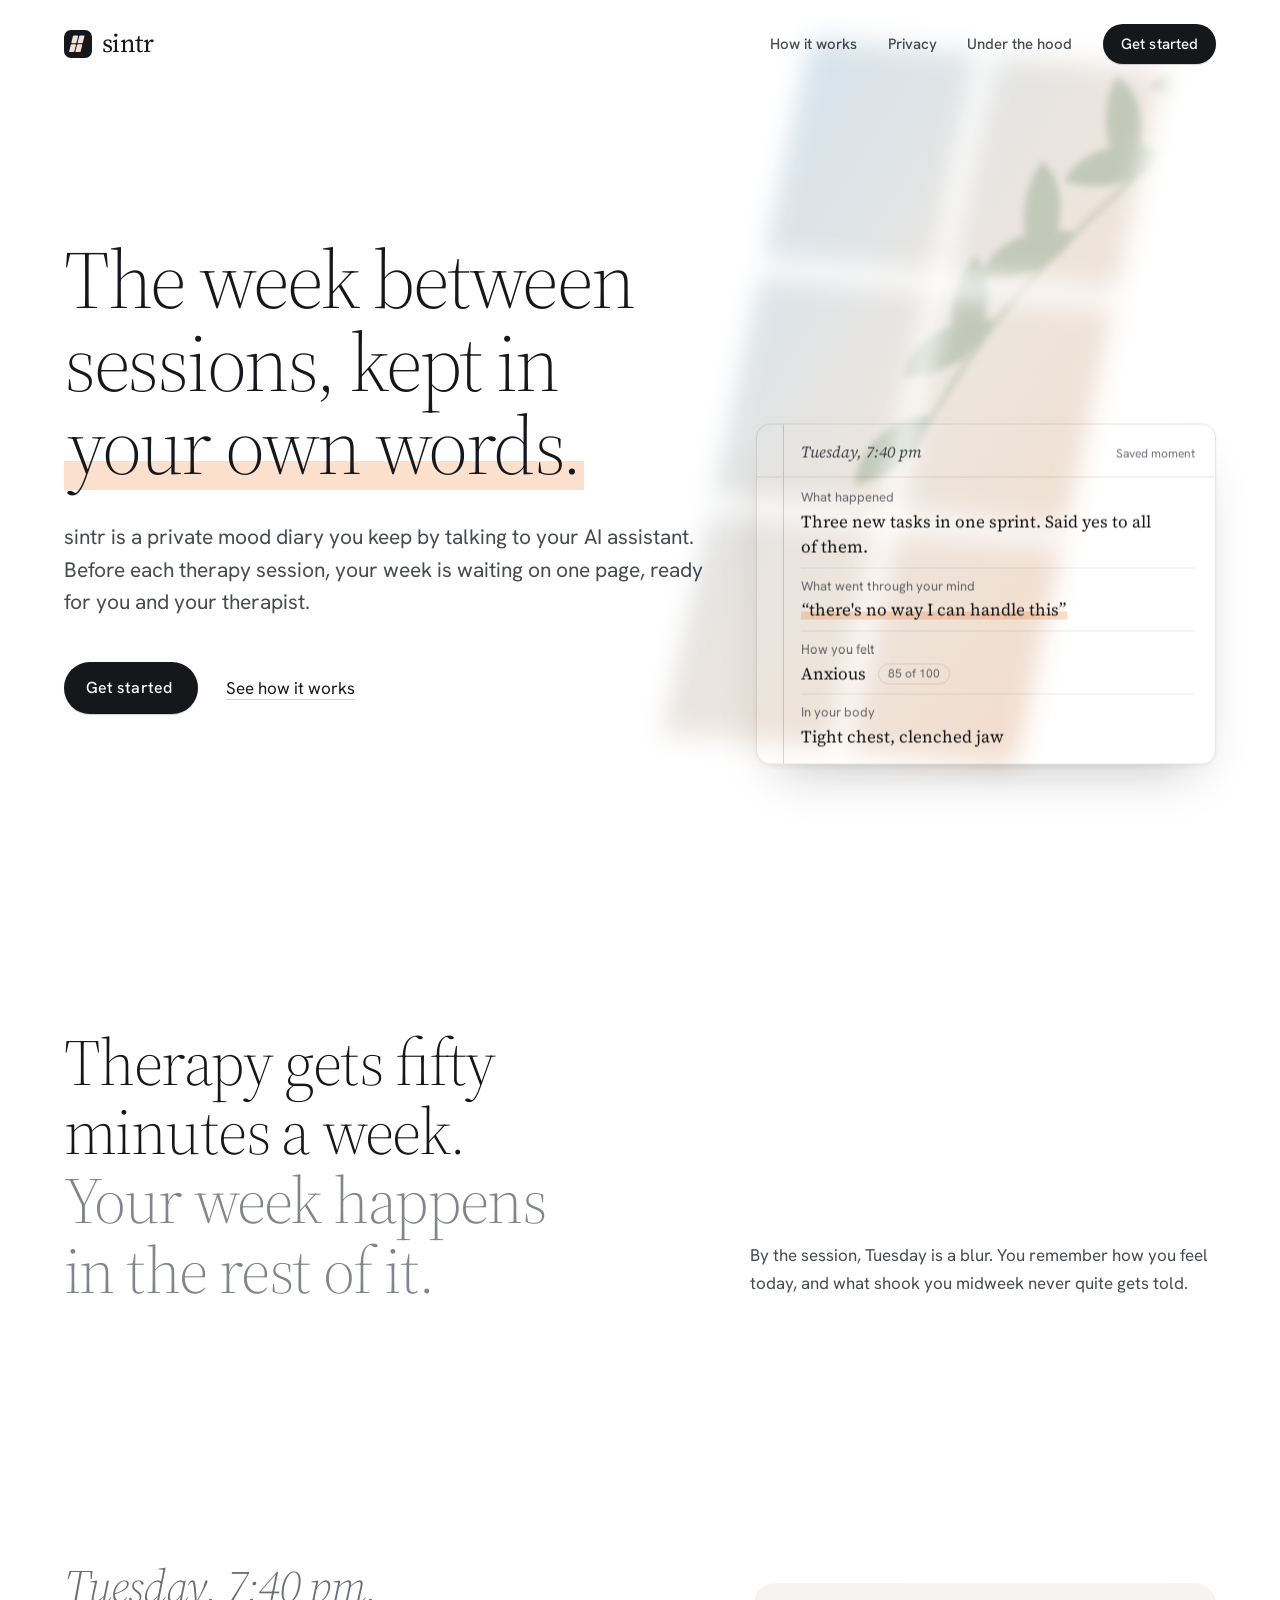
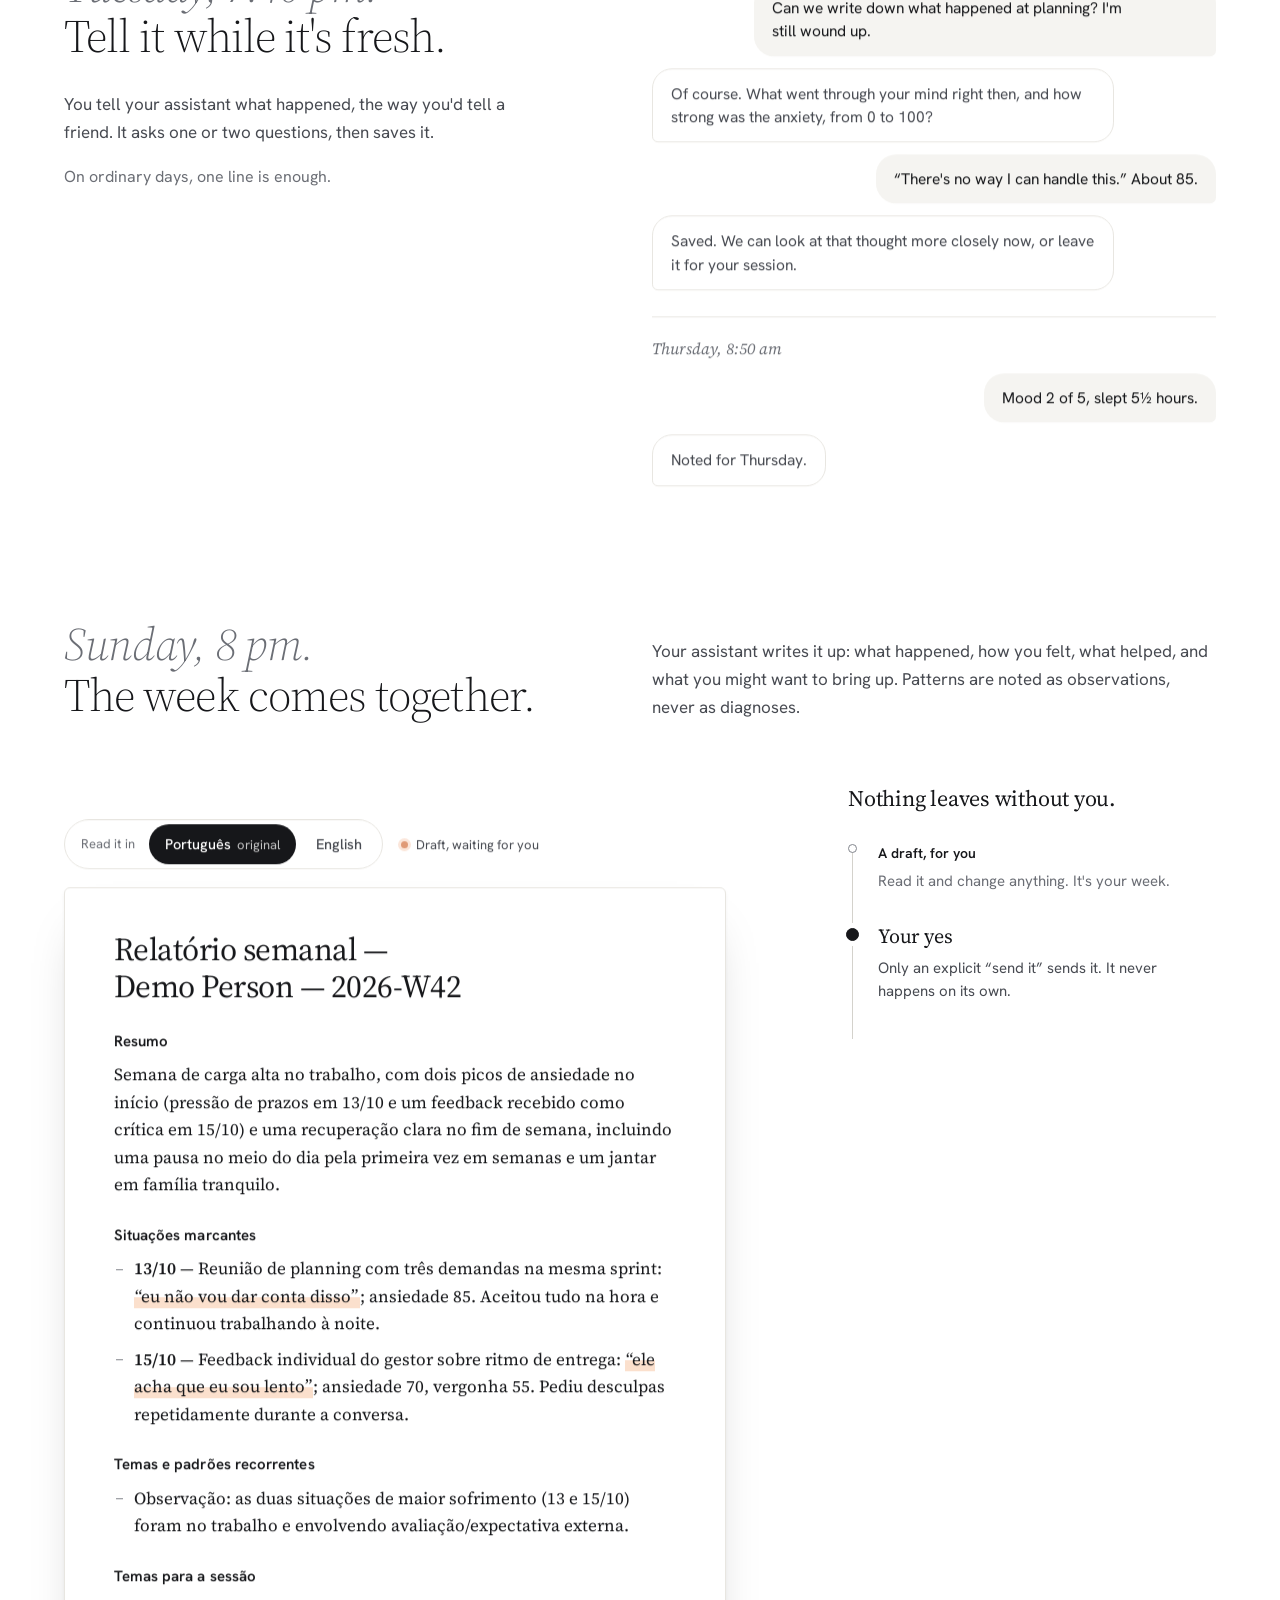
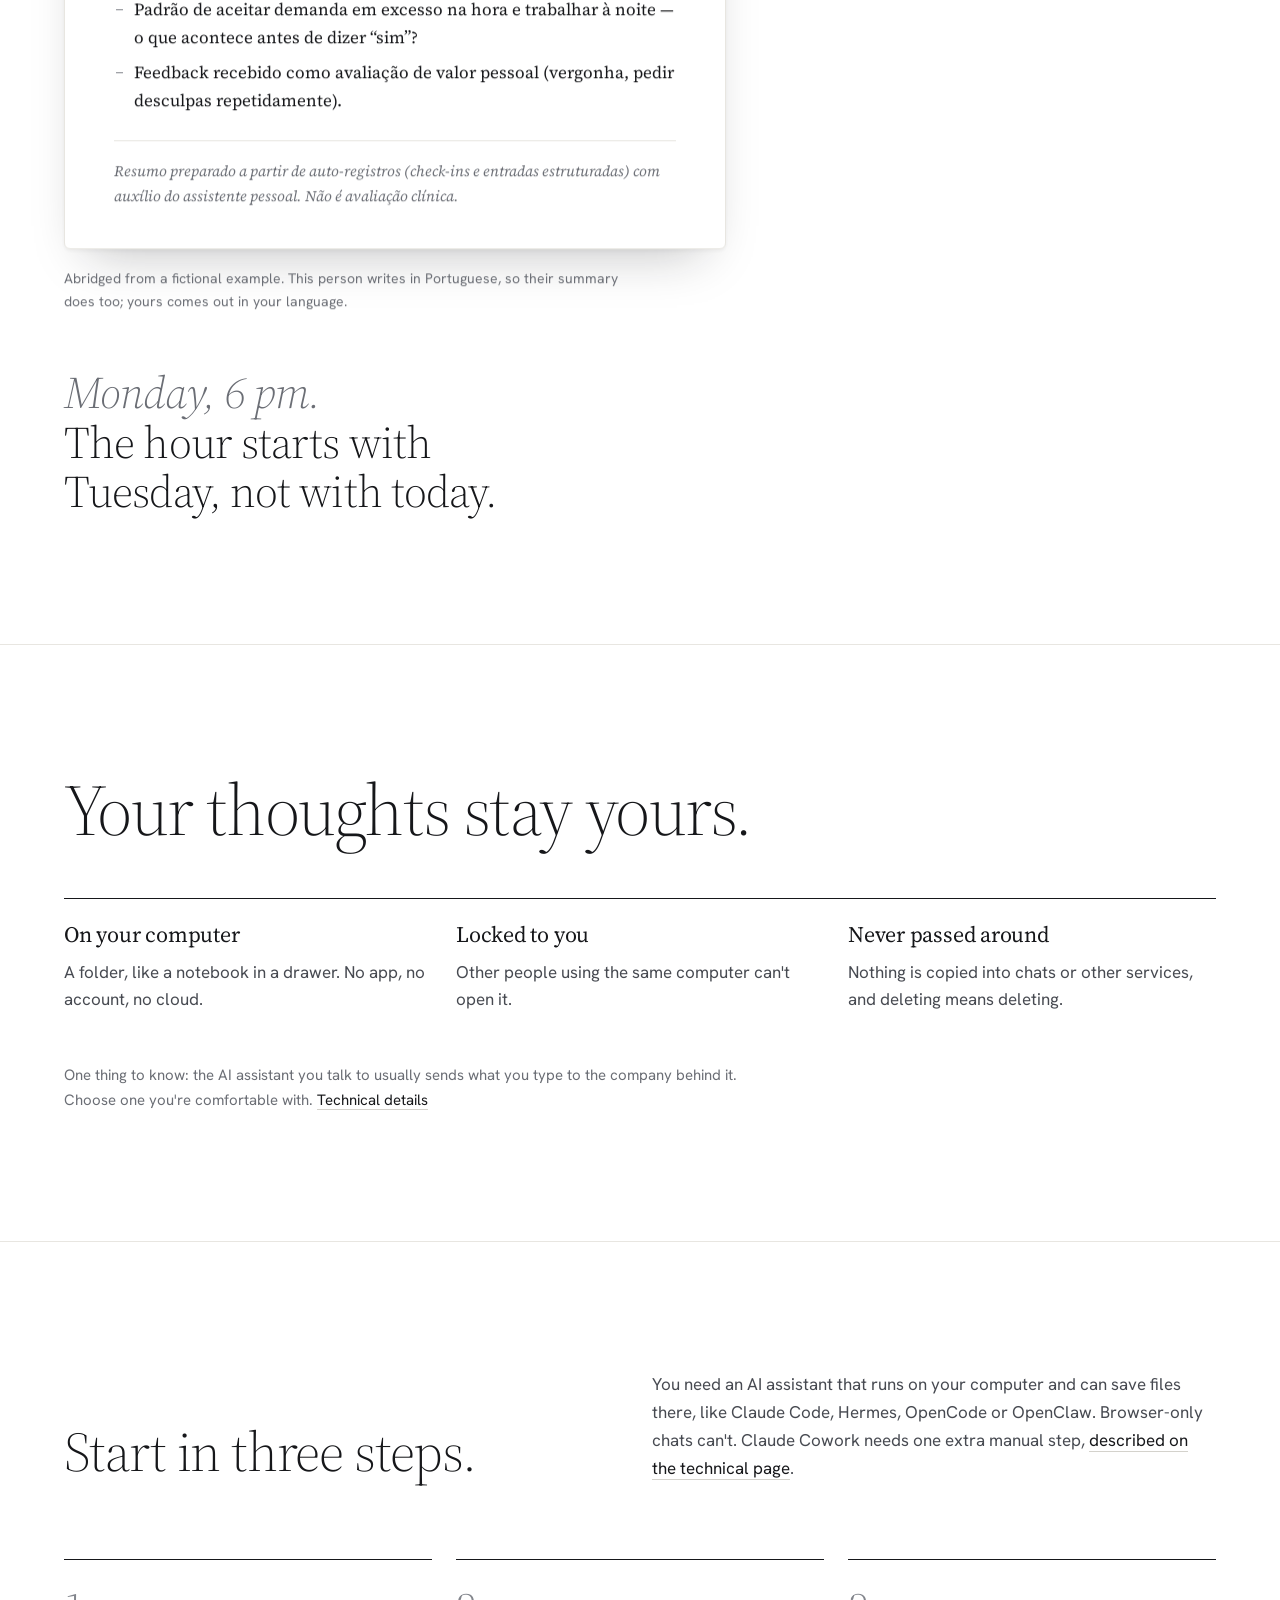
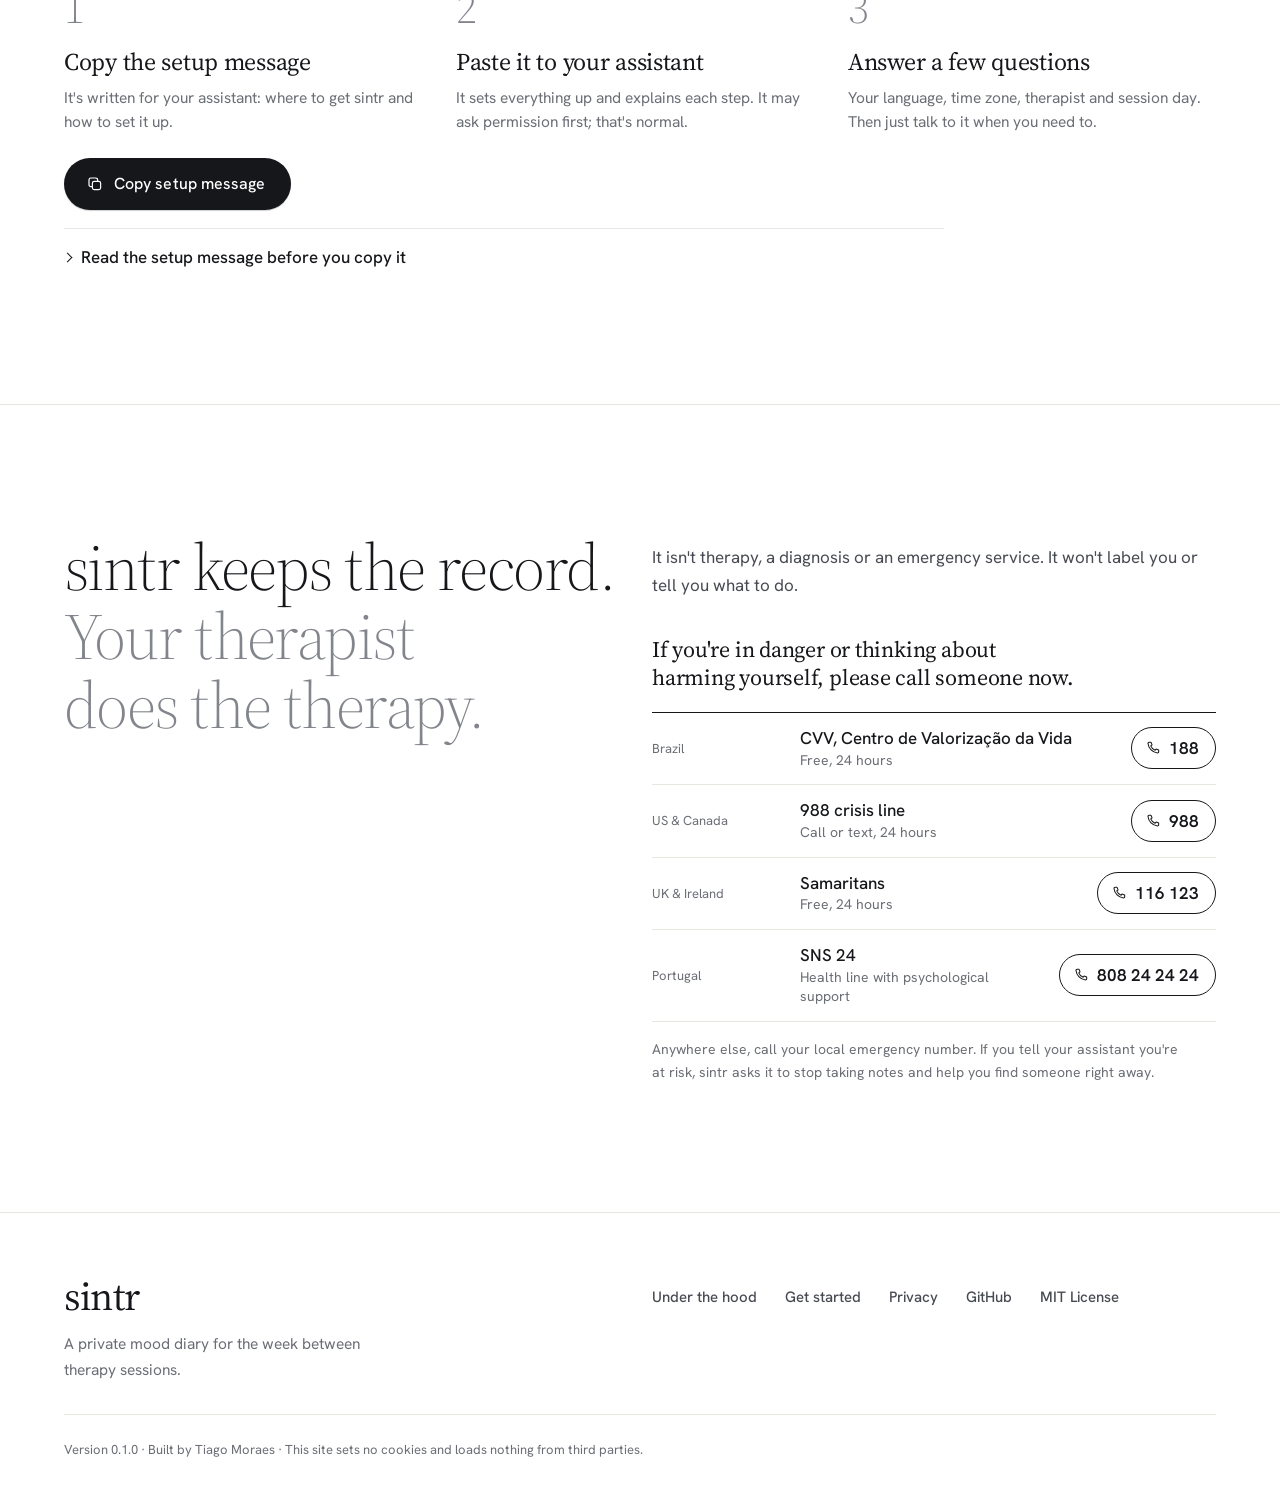
==== commit ea2556ba: "site: version CSS/JS on deploy; crisis box becomes support lines The CDN caches styles.css and main." ====
--- a/site/index.html
+++ b/site/index.html
@@ -31,7 +31,7 @@
       } catch (e) {}
     })(document.documentElement);
   </script>
-  <link rel="stylesheet" href="styles.css">
+  <link rel="stylesheet" href="styles.css?v=dev">
 </head>
 <body>
   <a class="skip" href="#main">Skip to content</a>
@@ -340,16 +340,31 @@
         </h2>
         <div class="honest__body">
           <p class="prose" data-reveal>It isn't therapy, a diagnosis or an emergency service. It won't label you or tell you what to&nbsp;do.</p>
-          <div class="help" data-reveal>
-            <p class="help__title">If you're in danger or thinking about harming yourself, please reach a person&nbsp;now.</p>
-            <ul class="help__lines">
-              <li><span>Brazil</span> CVV <a href="tel:188">188</a></li>
-              <li><span>US &amp; Canada</span> <a href="tel:988">988</a></li>
-              <li><span>UK &amp; Ireland</span> <a href="tel:116123">116 123</a></li>
-              <li><span>Portugal</span> SNS24 <a href="tel:808242424">808 24 24 24</a></li>
-              <li><span>Anywhere</span> your local emergency number</li>
+          <div class="lines" data-reveal>
+            <p class="lines__title" id="lines-title">If you're in danger or thinking about harming yourself, please call someone&nbsp;now.</p>
+            <ul class="lines__list" aria-labelledby="lines-title">
+              <li class="line">
+                <span class="line__where">Brazil</span>
+                <span class="line__who">CVV, Centro de Valorização da Vida<span class="line__how">Free, 24 hours</span></span>
+                <a class="line__call" href="tel:188" aria-label="Call CVV, 188"><svg class="ico" viewBox="0 0 24 24" aria-hidden="true" focusable="false"><path d="M6.2 3.5h2.9l1.5 3.9-2 1.4a12 12 0 0 0 6.6 6.6l1.4-2 3.9 1.5v2.9a1.7 1.7 0 0 1-1.8 1.7A16 16 0 0 1 4.5 5.3a1.7 1.7 0 0 1 1.7-1.8z"/></svg><span>188</span></a>
+              </li>
+              <li class="line">
+                <span class="line__where">US &amp; Canada</span>
+                <span class="line__who">988 crisis line<span class="line__how">Call or text, 24 hours</span></span>
+                <a class="line__call" href="tel:988" aria-label="Call the 988 crisis line, 988"><svg class="ico" viewBox="0 0 24 24" aria-hidden="true" focusable="false"><path d="M6.2 3.5h2.9l1.5 3.9-2 1.4a12 12 0 0 0 6.6 6.6l1.4-2 3.9 1.5v2.9a1.7 1.7 0 0 1-1.8 1.7A16 16 0 0 1 4.5 5.3a1.7 1.7 0 0 1 1.7-1.8z"/></svg><span>988</span></a>
+              </li>
+              <li class="line">
+                <span class="line__where">UK &amp; Ireland</span>
+                <span class="line__who">Samaritans<span class="line__how">Free, 24 hours</span></span>
+                <a class="line__call" href="tel:116123" aria-label="Call Samaritans, 116 123"><svg class="ico" viewBox="0 0 24 24" aria-hidden="true" focusable="false"><path d="M6.2 3.5h2.9l1.5 3.9-2 1.4a12 12 0 0 0 6.6 6.6l1.4-2 3.9 1.5v2.9a1.7 1.7 0 0 1-1.8 1.7A16 16 0 0 1 4.5 5.3a1.7 1.7 0 0 1 1.7-1.8z"/></svg><span>116 123</span></a>
+              </li>
+              <li class="line">
+                <span class="line__where">Portugal</span>
+                <span class="line__who">SNS 24<span class="line__how">Health line with psychological support</span></span>
+                <a class="line__call" href="tel:808242424" aria-label="Call SNS 24, 808 24 24 24"><svg class="ico" viewBox="0 0 24 24" aria-hidden="true" focusable="false"><path d="M6.2 3.5h2.9l1.5 3.9-2 1.4a12 12 0 0 0 6.6 6.6l1.4-2 3.9 1.5v2.9a1.7 1.7 0 0 1-1.8 1.7A16 16 0 0 1 4.5 5.3a1.7 1.7 0 0 1 1.7-1.8z"/></svg><span>808 24 24 24</span></a>
+              </li>
             </ul>
-            <p class="help__note">If you tell your assistant, sintr asks it to stop taking notes and help you find someone right&nbsp;away.</p>
+            <p class="lines__note">Anywhere else, call your local emergency number. If you tell your assistant you're at risk, sintr asks it to stop taking notes and help you find someone right&nbsp;away.</p>
           </div>
         </div>
       </div>
@@ -374,6 +389,6 @@
   </footer>
 
   <p class="toast" role="status" aria-live="polite"></p>
-  <script src="main.js" defer></script>
+  <script src="main.js?v=dev" defer></script>
 </body>
 </html>
--- a/site/styles.css
+++ b/site/styles.css
@@ -791,7 +791,6 @@
   border: 1px solid var(--rule);
 }
 .setup .ask__foot { margin-top: 12px; }
-.help__note { margin-top: 18px; font-size: .875rem; color: var(--ink-3); max-width: 36em; }
 
 /* ───────────── Idea ───────────── */
 .idea { position: relative; z-index: 2; padding-block: var(--section); }
@@ -1434,30 +1433,46 @@
 }
 .statement--close { grid-column: 1 / span 6; }
 .honest__body { grid-column: 7 / span 6; padding-top: 10px; }
-.help {
-  margin-top: 40px;
-  padding: 24px 26px;
-  border: 1px solid var(--rule);
-  border-radius: 18px;
-}
-.help__title { font-weight: 500; color: var(--ink); max-width: 30em; }
-.help__lines {
-  display: grid;
-  grid-template-columns: repeat(2, minmax(0, 1fr));
-  gap: 10px 24px;
-  margin-top: 16px;
-  font-size: .9375rem;
-  color: var(--ink-2);
-}
-.help__lines span { display: block; font-size: .8125rem; color: var(--ink-3); }
-.help__lines a {
+.lines { margin-top: 36px; }
+.lines__title {
+  font-family: var(--serif);
+  font-size: 1.375rem;
+  font-weight: 400;
+  line-height: 1.3;
+  letter-spacing: -.01em;
+  max-width: 24em;
+  text-wrap: balance;
+}
+.lines__list { margin-top: 20px; border-top: 1px solid var(--ink); }
+.line {
+  display: grid;
+  grid-template-columns: 8rem minmax(0, 1fr) auto;
+  align-items: center;
+  gap: 4px 20px;
+  padding: 14px 0;
+  border-bottom: 1px solid var(--rule);
+}
+.line__where { font-size: .8125rem; color: var(--ink-3); }
+.line__who { font-weight: 500; color: var(--ink); line-height: 1.4; }
+.line__how { display: block; font-weight: 400; font-size: .875rem; color: var(--ink-3); }
+.line__call {
+  display: inline-flex;
+  align-items: center;
+  gap: 8px;
+  min-height: 42px;
+  padding: 0 16px 0 13px;
+  border: 1px solid var(--ink);
+  border-radius: 999px;
   color: var(--ink);
+  text-decoration: none;
   font-weight: 600;
   font-variant-numeric: tabular-nums;
-  text-decoration: underline;
-  text-underline-offset: .25em;
-  text-decoration-color: var(--rule-strong);
-}
+  white-space: nowrap;
+  transition: background-color .3s var(--ease), color .3s var(--ease);
+}
+.line__call:hover { background: var(--ink); color: #fff; }
+.line__call .ico { width: 16px; height: 16px; }
+.lines__note { margin-top: 16px; font-size: .875rem; color: var(--ink-3); max-width: 38em; }
 
 /* ───────────── Footer ───────────── */
 .foot {
@@ -1630,11 +1645,15 @@
   .promises__row { grid-template-columns: 1fr; gap: 4px; }
   .specs__row { grid-template-columns: 1fr; gap: 4px; }
   .facts { gap: 12px 28px; }
-  .help__lines { grid-template-columns: 1fr; }
   .ask { padding: 22px 18px 20px; }
   .ask__text { font-size: 1rem; }
   .paper { border-radius: 4px; }
   .seg__label { display: none; }
+}
+
+@media (max-width: 560px) {
+  .line { grid-template-columns: minmax(0, 1fr) auto; }
+  .line__where { grid-column: 1 / -1; }
 }
 
 @media (max-width: 380px) {
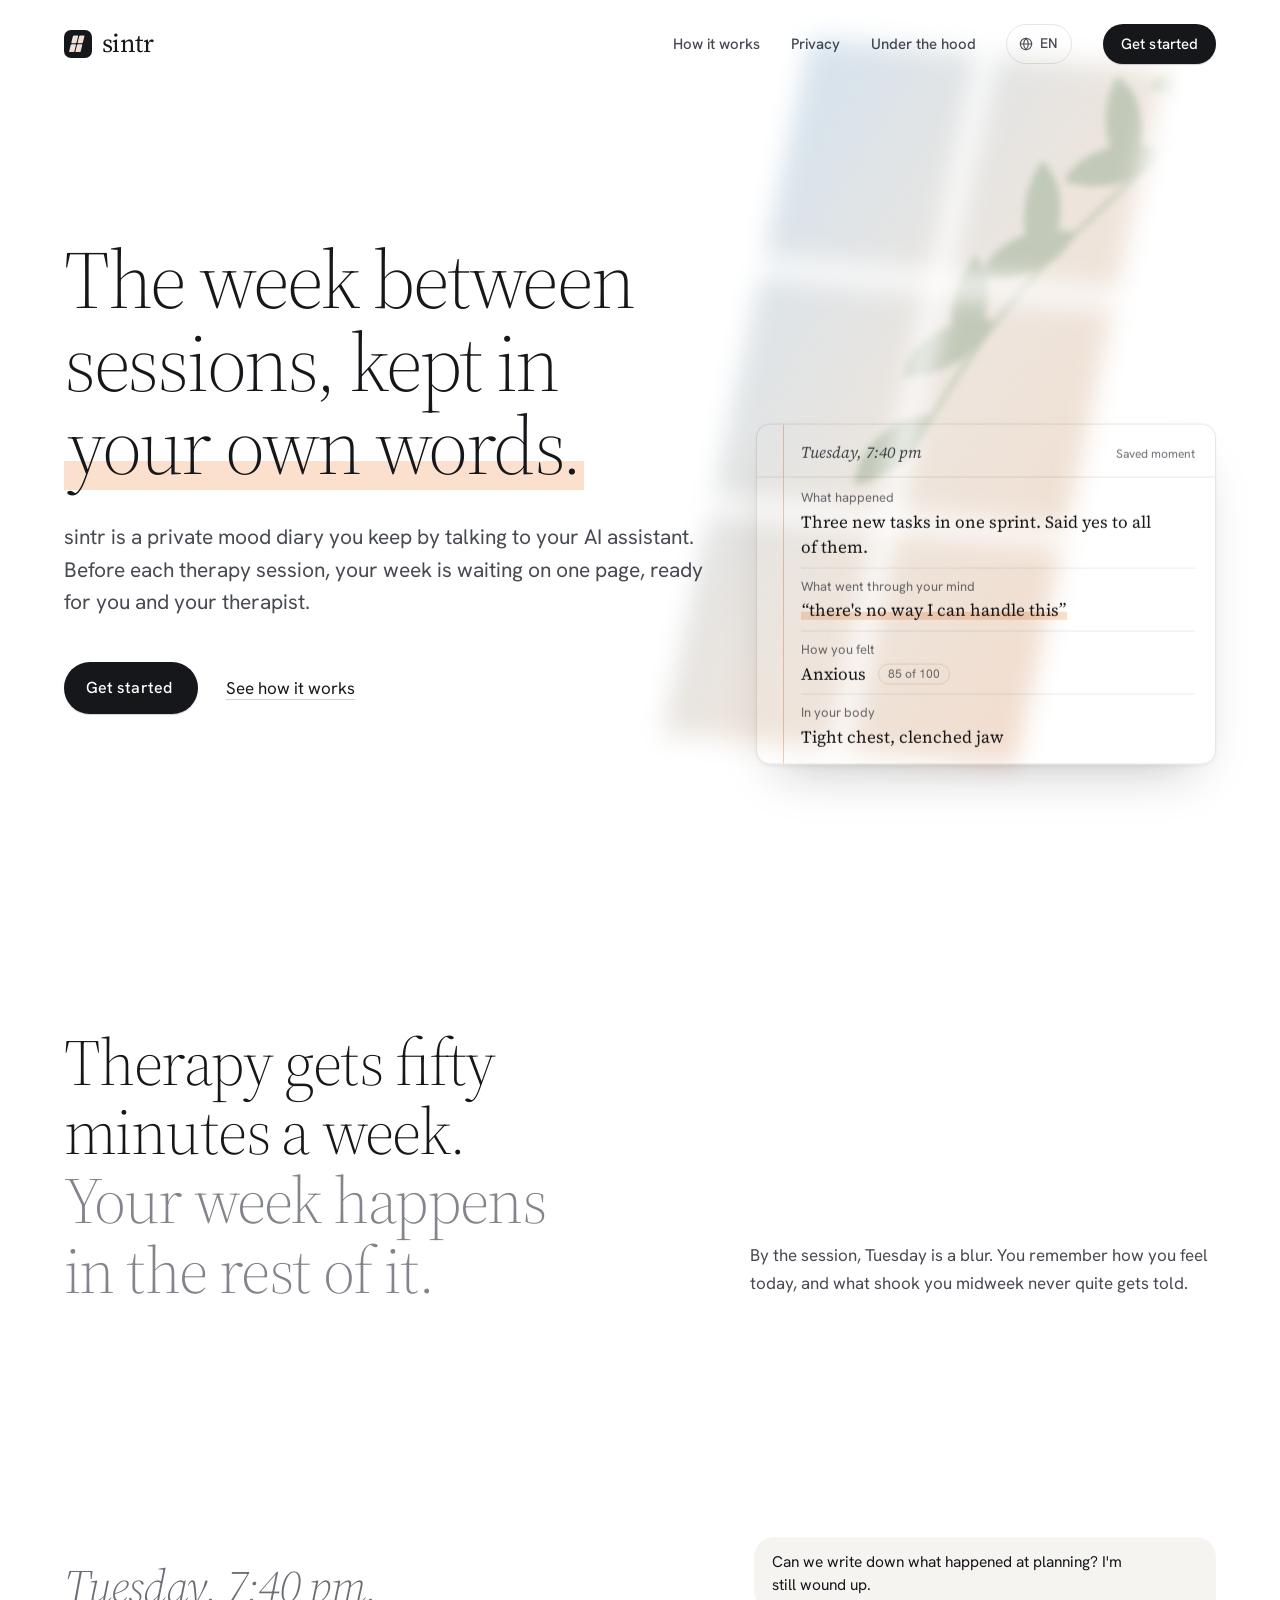
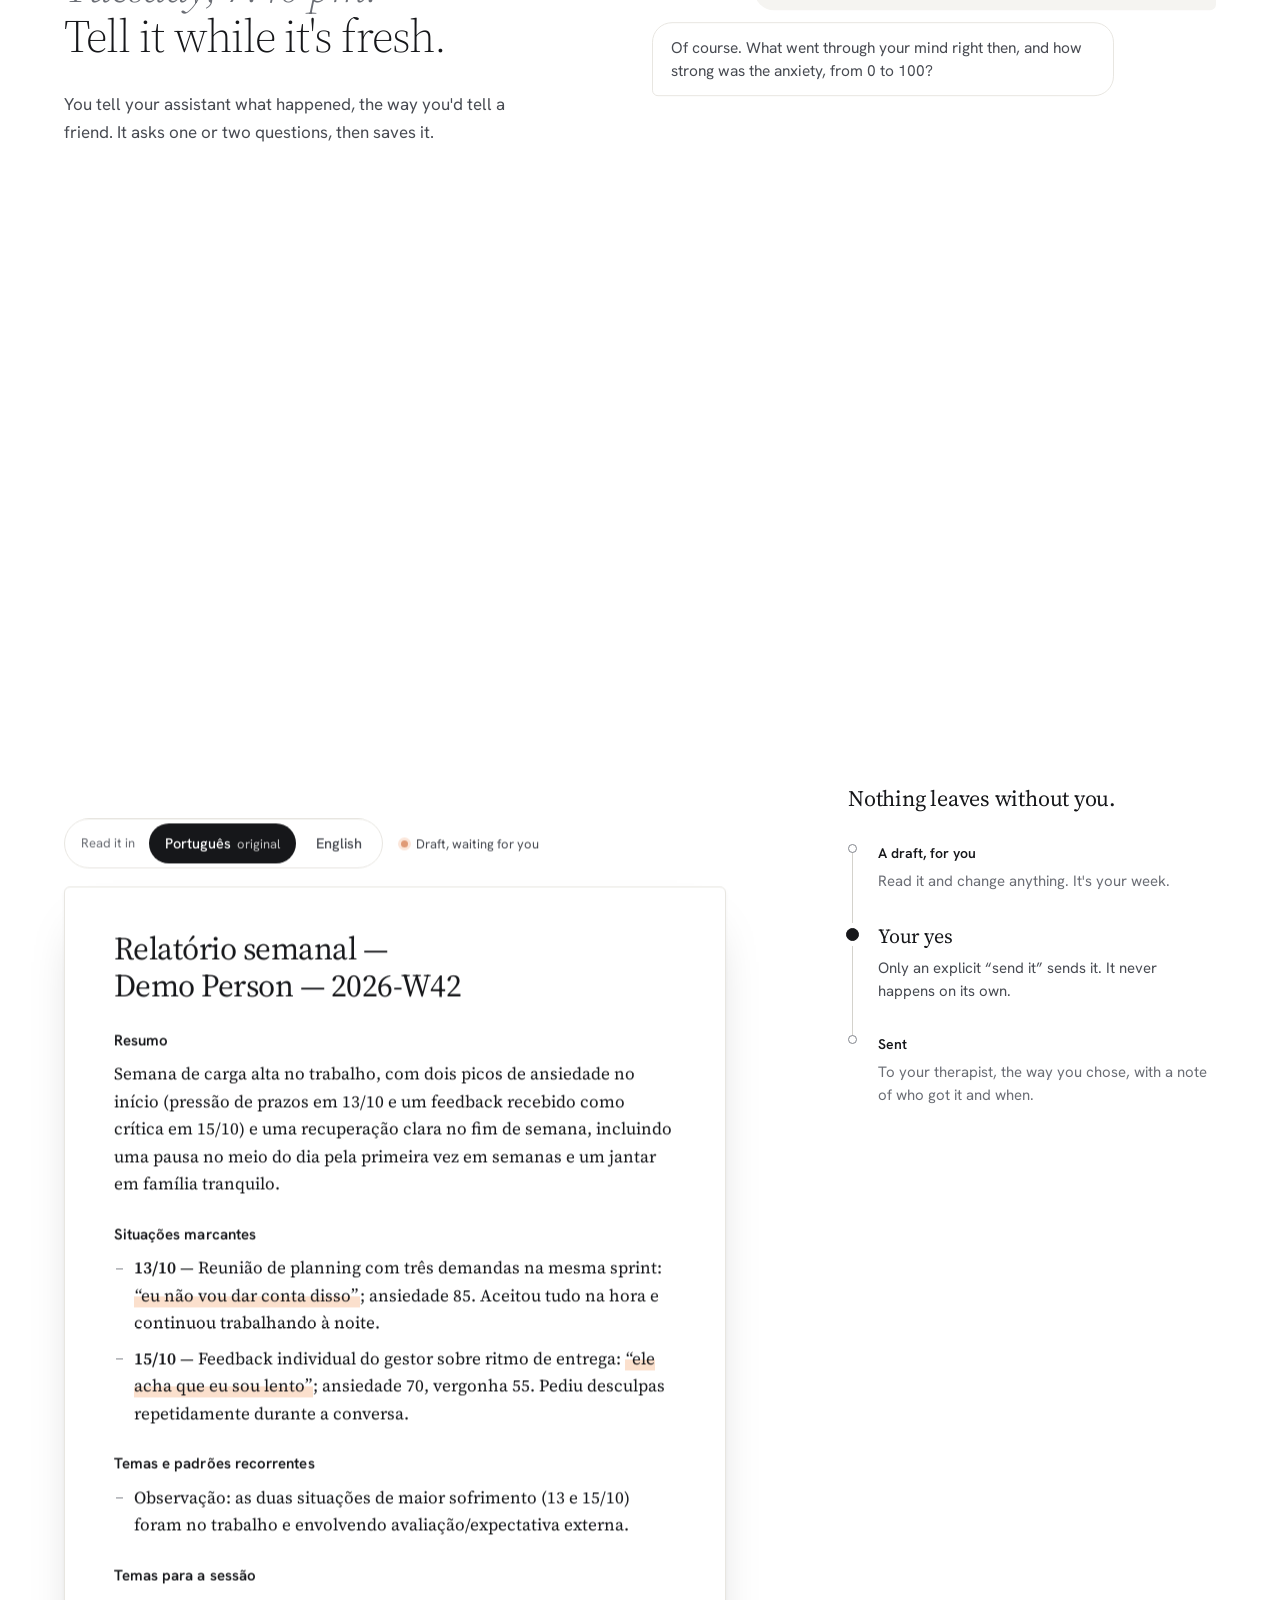
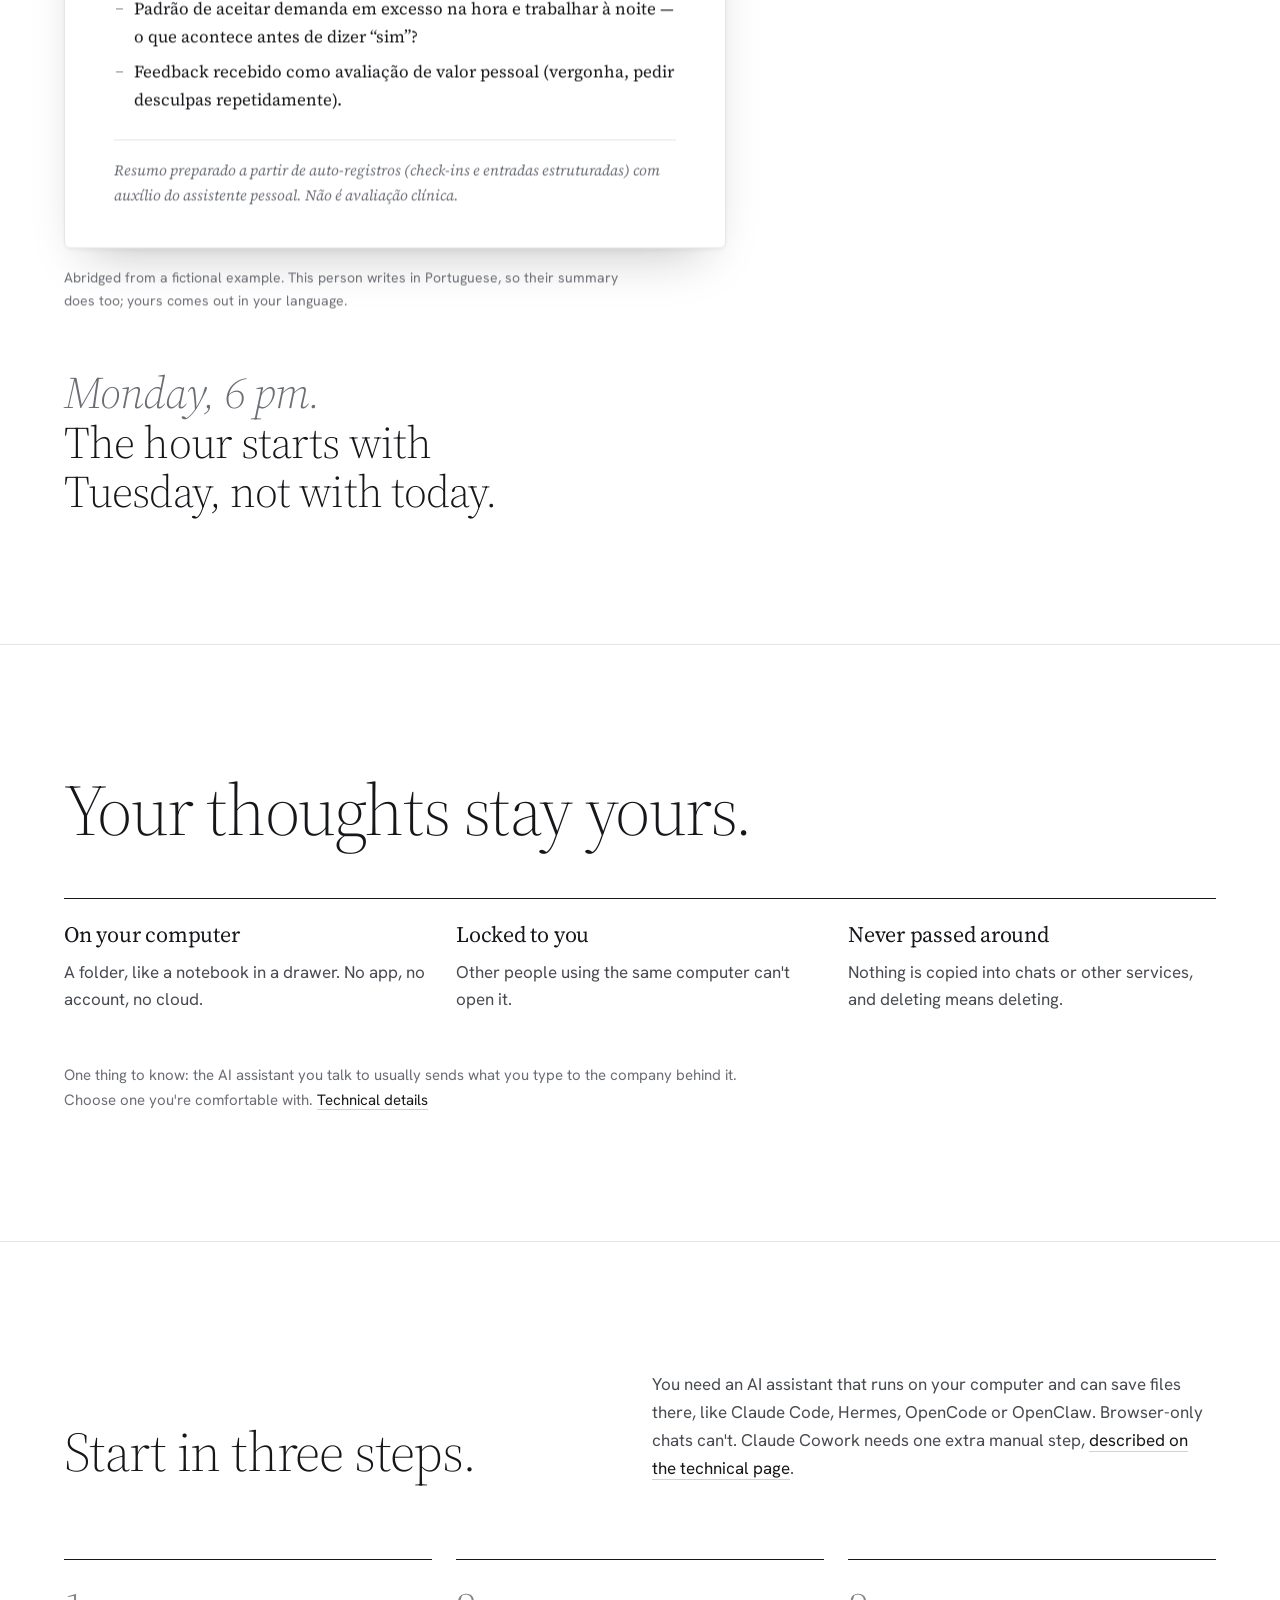
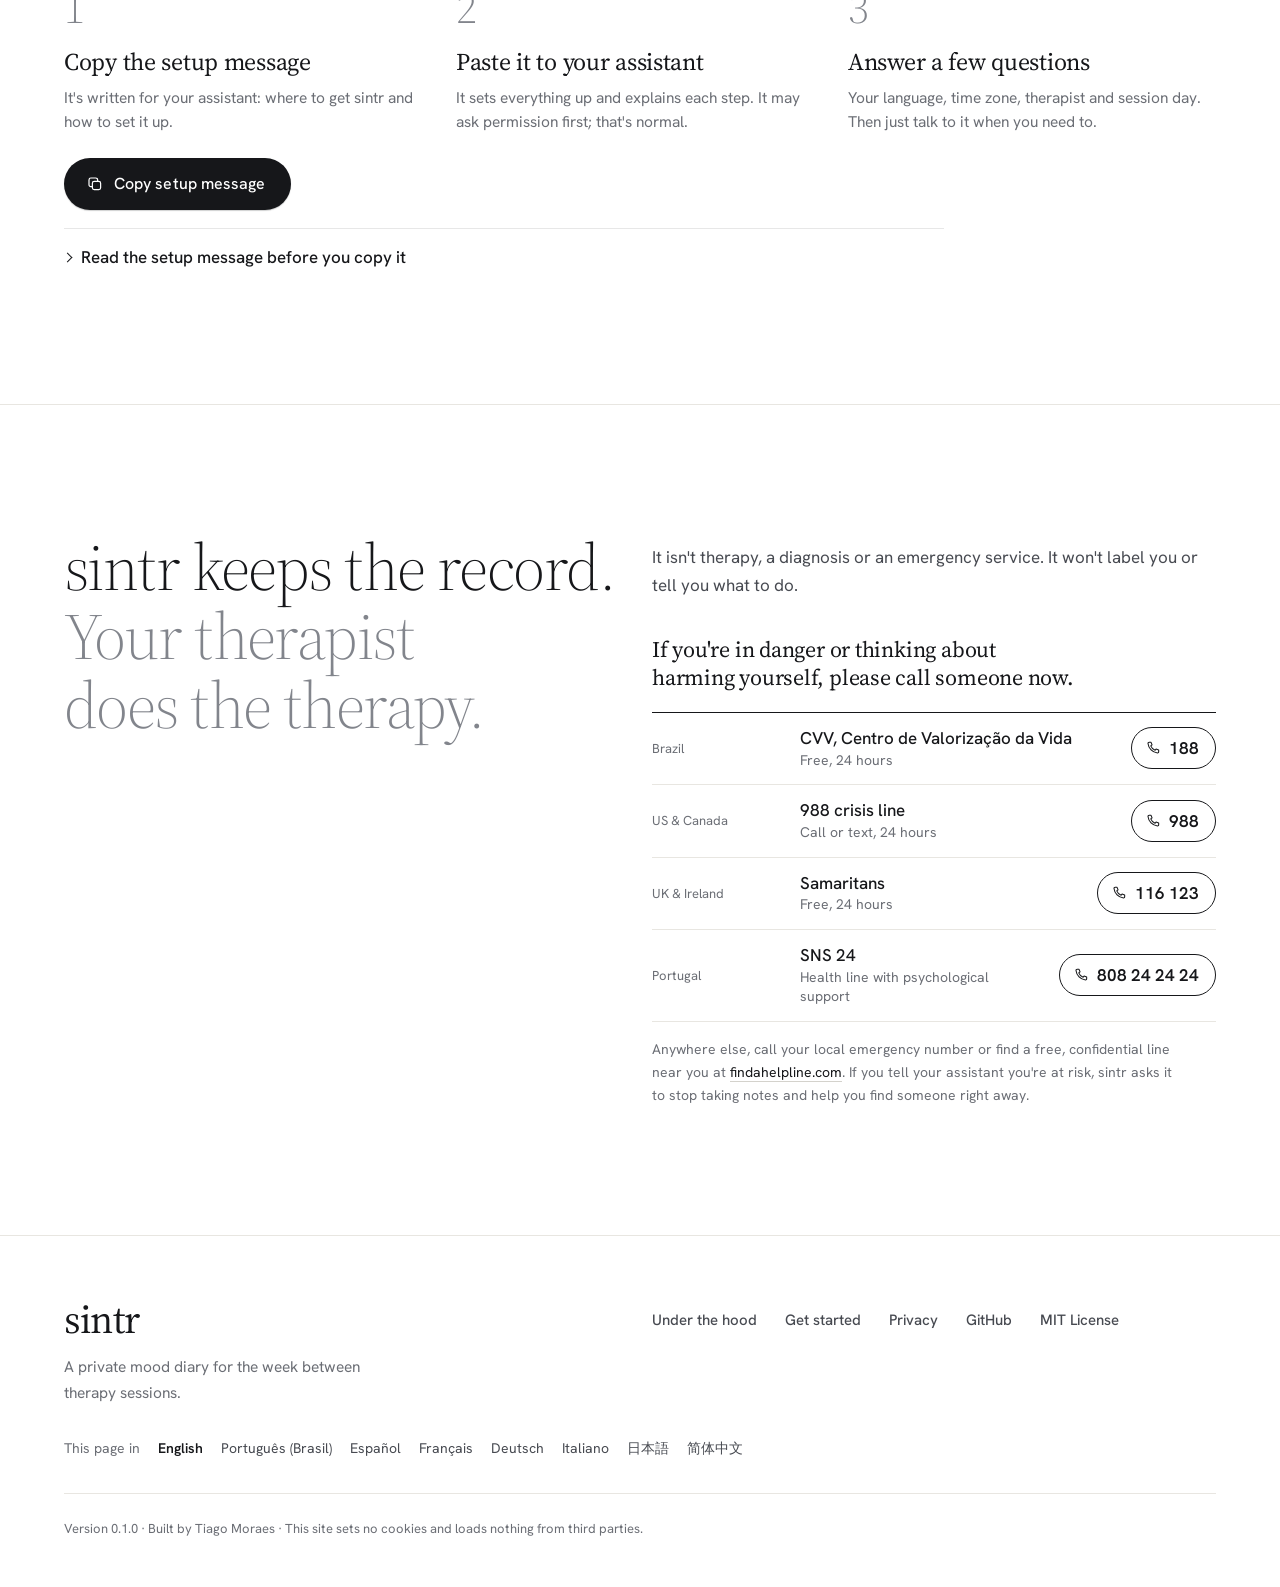
==== commit c3633caa: "site: home in eight languages with browser-language detection The home now ships in English, Portugu" ====
--- a/site/index.html
+++ b/site/index.html
@@ -3,15 +3,15 @@
 <head>
   <meta charset="utf-8">
   <meta name="viewport" content="width=device-width, initial-scale=1">
-  <title>sintr — a private mood diary for the week between therapy sessions</title>
-  <meta name="description" content="sintr is a private mood diary you keep by talking to your AI assistant. Before each therapy session, your week is waiting on one page, in your own words, shared with your therapist only if you say so. It stays on your own computer.">
+  <title data-i18n="meta.title">sintr — a private mood diary for the week between therapy sessions</title>
+  <meta name="description" content="sintr is a private mood diary you keep by talking to your AI assistant. Before each therapy session, your week is waiting on one page, in your own words, shared with your therapist only if you say so. It stays on your own computer." data-i18n-attr="content:meta.description">
   <meta name="theme-color" content="#ffffff">
   <meta name="color-scheme" content="light">
   <link rel="canonical" href="https://sintr.tiagomoraes.cloud/">
   <meta property="og:type" content="website">
   <meta property="og:url" content="https://sintr.tiagomoraes.cloud/">
-  <meta property="og:title" content="sintr — the week between sessions, kept in your own words">
-  <meta property="og:description" content="A private mood diary you keep by talking to your AI assistant. Before each session, your week on one page, shared only if you say so.">
+  <meta property="og:title" content="sintr — the week between sessions, kept in your own words" data-i18n-attr="content:meta.og_title">
+  <meta property="og:description" content="A private mood diary you keep by talking to your AI assistant. Before each session, your week on one page, shared only if you say so." data-i18n-attr="content:meta.og_description">
   <meta property="og:image" content="https://sintr.tiagomoraes.cloud/og.png">
   <meta property="og:image:width" content="1200">
   <meta property="og:image:height" content="630">
@@ -31,10 +31,48 @@
       } catch (e) {}
     })(document.documentElement);
   </script>
+  <!-- i18n:head -->
+  <script>
+    /* First visit: follow the browser's language list (the same list it sends as
+       Accept-Language). A language picked in the menu always wins. */
+    (function () {
+      var paths = {"pt":"pt-br/","es":"es/","fr":"fr/","de":"de/","it":"it/","ja":"ja/","zh":"zh/"};
+      try {
+        if (/[?&]lang=en\b/.test(location.search)) { localStorage.setItem('sintr-lang', 'en'); return; }
+        var saved = localStorage.getItem('sintr-lang');
+        if (saved) { if (paths[saved]) location.replace(paths[saved] + location.hash); return; }
+        var prefs = navigator.languages || [navigator.language || ''];
+        for (var i = 0; i < prefs.length; i++) {
+          var tag = String(prefs[i]).toLowerCase(), base = tag.split('-')[0];
+          if (base === 'en') return;
+          if (base === 'zh' && /-(tw|hk|mo|hant)\b/.test(tag)) continue;
+          if (paths[base]) { location.replace(paths[base] + location.hash); return; }
+        }
+      } catch (e) {}
+    })();
+  </script>
+  <link rel="alternate" hreflang="en" href="https://sintr.tiagomoraes.cloud/">
+  <link rel="alternate" hreflang="pt-BR" href="https://sintr.tiagomoraes.cloud/pt-br/">
+  <link rel="alternate" hreflang="es" href="https://sintr.tiagomoraes.cloud/es/">
+  <link rel="alternate" hreflang="fr" href="https://sintr.tiagomoraes.cloud/fr/">
+  <link rel="alternate" hreflang="de" href="https://sintr.tiagomoraes.cloud/de/">
+  <link rel="alternate" hreflang="it" href="https://sintr.tiagomoraes.cloud/it/">
+  <link rel="alternate" hreflang="ja" href="https://sintr.tiagomoraes.cloud/ja/">
+  <link rel="alternate" hreflang="zh-Hans" href="https://sintr.tiagomoraes.cloud/zh/">
+  <link rel="alternate" hreflang="x-default" href="https://sintr.tiagomoraes.cloud/">
+  <meta property="og:locale" content="en_US">
+  <meta property="og:locale:alternate" content="pt_BR">
+  <meta property="og:locale:alternate" content="es_ES">
+  <meta property="og:locale:alternate" content="fr_FR">
+  <meta property="og:locale:alternate" content="de_DE">
+  <meta property="og:locale:alternate" content="it_IT">
+  <meta property="og:locale:alternate" content="ja_JP">
+  <meta property="og:locale:alternate" content="zh_CN">
+  <!-- /i18n:head -->
   <link rel="stylesheet" href="styles.css?v=dev">
 </head>
-<body>
-  <a class="skip" href="#main">Skip to content</a>
+<body data-i18n-attr="data-copy-failed:ui.copy_failed" data-copy-failed="Copy failed. Select the text to copy it.">
+  <a class="skip" href="#main" data-i18n="nav.skip">Skip to content</a>
 
   <!-- Window light: the page's only color. Purely decorative. -->
   <div class="sun" aria-hidden="true">
@@ -101,7 +139,7 @@
 
   <header class="top">
     <div class="wrap top__inner">
-      <a class="mark" href="#main" aria-label="sintr, back to top">
+      <a class="mark" href="#main" aria-label="sintr, back to top" data-i18n-attr="aria-label:nav.home_label">
         <svg class="mark__glyph" viewBox="0 0 32 32" aria-hidden="true" focusable="false">
           <defs>
             <linearGradient id="mark-grad" x1="0" y1="0" x2="1" y2="1">
@@ -120,11 +158,26 @@
         </svg>
         <span class="mark__word">sintr</span>
       </a>
-      <nav class="top__nav" aria-label="Primary">
-        <a class="top__link" href="#week">How it works</a>
-        <a class="top__link" href="#privacy">Privacy</a>
-        <a class="top__link" href="tech/">Under the hood</a>
-        <a class="btn btn--ink btn--sm" href="#start">Get started</a>
+      <nav class="top__nav" aria-label="Primary" data-i18n-attr="aria-label:nav.primary_label">
+        <a class="top__link" href="#week" data-i18n="nav.how">How it works</a>
+        <a class="top__link" href="#privacy" data-i18n="nav.privacy">Privacy</a>
+        <a class="top__link" href="tech/" data-i18n="nav.tech">Under the hood</a>
+        <!-- i18n:switcher -->
+        <details class="langs">
+          <summary class="langs__toggle" aria-label="Language: English"><svg class="ico" viewBox="0 0 24 24" aria-hidden="true" focusable="false"><circle cx="12" cy="12" r="8.5"/><path d="M3.5 12h17M12 3.5c2.3 2.3 3.5 5.2 3.5 8.5s-1.2 6.2-3.5 8.5M12 3.5C9.7 5.8 8.5 8.7 8.5 12s1.2 6.2 3.5 8.5"/></svg><span>EN</span></summary>
+          <ul class="langs__menu" aria-label="Language">
+            <li><a href="./" hreflang="en" lang="en" data-lang="en" aria-current="true">English</a></li>
+            <li><a href="pt-br/" hreflang="pt-BR" lang="pt-BR" data-lang="pt">Português (Brasil)</a></li>
+            <li><a href="es/" hreflang="es" lang="es" data-lang="es">Español</a></li>
+            <li><a href="fr/" hreflang="fr" lang="fr" data-lang="fr">Français</a></li>
+            <li><a href="de/" hreflang="de" lang="de" data-lang="de">Deutsch</a></li>
+            <li><a href="it/" hreflang="it" lang="it" data-lang="it">Italiano</a></li>
+            <li><a href="ja/" hreflang="ja" lang="ja" data-lang="ja">日本語</a></li>
+            <li><a href="zh/" hreflang="zh-Hans" lang="zh-Hans" data-lang="zh">简体中文</a></li>
+          </ul>
+        </details>
+        <!-- /i18n:switcher -->
+        <a class="btn btn--ink btn--sm" href="#start" data-i18n="nav.start">Get started</a>
       </nav>
     </div>
   </header>
@@ -134,22 +187,22 @@
     <section class="hero" data-time="morning" aria-labelledby="hero-title">
       <div class="wrap hero__grid">
         <div class="hero__copy">
-          <h1 id="hero-title" class="display">The week between sessions, kept in <span class="hl">your own words.</span></h1>
-          <p class="lede">sintr is a private mood diary you keep by talking to your AI assistant. Before each therapy session, your week is waiting on one page, ready for you and your&nbsp;therapist.</p>
+          <h1 id="hero-title" class="display" data-i18n="hero.title">The week between sessions, kept in <span class="hl">your own words.</span></h1>
+          <p class="lede" data-i18n="hero.lede">sintr is a private mood diary you keep by talking to your AI assistant. Before each therapy session, your week is waiting on one page, ready for you and your&nbsp;therapist.</p>
           <div class="hero__actions">
-            <a class="btn btn--ink" href="#start">Get started</a>
-            <a class="link" href="#week">See how it works</a>
+            <a class="btn btn--ink" href="#start" data-i18n="hero.cta">Get started</a>
+            <a class="link" href="#week" data-i18n="hero.cta_more">See how it works</a>
           </div>
         </div>
 
         <div class="hero__art" data-depth="-0.06">
-          <figure class="note note--hero" data-write aria-label="A moment, written down: fictional example">
-            <figcaption class="note__head"><span class="note__when">Tuesday, 7:40 pm</span><span class="note__tag">Saved moment</span></figcaption>
+          <figure class="note note--hero" data-write aria-label="A moment, written down: fictional example" data-i18n-attr="aria-label:card.label">
+            <figcaption class="note__head"><span class="note__when" data-i18n="card.when">Tuesday, 7:40 pm</span><span class="note__tag" data-i18n="card.tag">Saved moment</span></figcaption>
             <dl class="note__rows">
-              <div class="note__row ln"><dt>What happened</dt><dd>Three new tasks in one sprint. Said yes to all of them.</dd></div>
-              <div class="note__row ln"><dt>What went through your mind</dt><dd><q class="said">there's no way I can handle this</q></dd></div>
-              <div class="note__row ln"><dt>How you felt</dt><dd>Anxious <span class="note__scale">85 of 100</span></dd></div>
-              <div class="note__row ln"><dt>In your body</dt><dd>Tight chest, clenched jaw</dd></div>
+              <div class="note__row ln"><dt data-i18n="card.happened_label">What happened</dt><dd data-i18n="card.happened">Three new tasks in one sprint. Said yes to all of them.</dd></div>
+              <div class="note__row ln"><dt data-i18n="card.mind_label">What went through your mind</dt><dd data-i18n="card.mind"><q class="said">there's no way I can handle this</q></dd></div>
+              <div class="note__row ln"><dt data-i18n="card.felt_label">How you felt</dt><dd data-i18n="card.felt">Anxious <span class="note__scale">85 of 100</span></dd></div>
+              <div class="note__row ln"><dt data-i18n="card.body_label">In your body</dt><dd data-i18n="card.body">Tight chest, clenched jaw</dd></div>
             </dl>
           </figure>
         </div>
@@ -160,10 +213,10 @@
     <section class="idea idea--lean" data-time="noon" aria-labelledby="idea-title">
       <div class="wrap idea__grid">
         <h2 id="idea-title" class="statement" data-reveal>
-          <span class="statement__a">Therapy gets fifty minutes a&nbsp;week.</span>
-          <span class="statement__b">Your week happens in the rest of&nbsp;it.</span>
+          <span class="statement__a" data-i18n="why.a">Therapy gets fifty minutes a&nbsp;week.</span>
+          <span class="statement__b" data-i18n="why.b">Your week happens in the rest of&nbsp;it.</span>
         </h2>
-        <p class="prose idea__why" data-reveal>By the session, Tuesday is a blur. You remember how you feel today, and what shook you midweek never quite gets&nbsp;told.</p>
+        <p class="prose idea__why" data-reveal data-i18n="why.body">By the session, Tuesday is a blur. You remember how you feel today, and what shook you midweek never quite gets&nbsp;told.</p>
       </div>
     </section>
 
@@ -173,20 +226,20 @@
       <section class="day day--capture" data-time="dusk" aria-labelledby="capture-title">
         <div class="wrap day__grid">
           <div class="day__copy">
-            <h3 id="capture-title" class="h-day" data-reveal><span class="when">Tuesday, 7:40&nbsp;pm.</span> Tell it while it's&nbsp;fresh.</h3>
-            <p class="prose" data-reveal>You tell your assistant what happened, the way you'd tell a friend. It asks one or two questions, then saves&nbsp;it.</p>
-            <p class="prose prose--quiet" data-reveal>On ordinary days, one line is&nbsp;enough.</p>
+            <h3 id="capture-title" class="h-day" data-reveal data-i18n="capture.title"><span class="when">Tuesday, 7:40&nbsp;pm.</span> Tell it while it's&nbsp;fresh.</h3>
+            <p class="prose" data-reveal data-i18n="capture.body">You tell your assistant what happened, the way you'd tell a friend. It asks one or two questions, then saves&nbsp;it.</p>
+            <p class="prose prose--quiet" data-reveal data-i18n="capture.quiet">On ordinary days, one line is&nbsp;enough.</p>
           </div>
 
           <div class="day__art" data-depth="-0.05">
-            <div class="chat" aria-label="Example conversation with an AI assistant">
-              <p class="chat__msg chat__msg--you" data-reveal>Can we write down what happened at planning? I'm still wound&nbsp;up.</p>
-              <p class="chat__msg chat__msg--agent" data-reveal>Of course. What went through your mind right then, and how strong was the anxiety, from 0 to&nbsp;100?</p>
-              <p class="chat__msg chat__msg--you" data-reveal>&ldquo;There's no way I can handle this.&rdquo; About&nbsp;85.</p>
-              <p class="chat__msg chat__msg--agent" data-reveal>Saved. We can look at that thought more closely now, or leave it for your&nbsp;session.</p>
-              <p class="chat__when" data-reveal>Thursday, 8:50&nbsp;am</p>
-              <p class="chat__msg chat__msg--you" data-reveal>Mood 2 of 5, slept 5½&nbsp;hours.</p>
-              <p class="chat__msg chat__msg--agent" data-reveal>Noted for Thursday.</p>
+            <div class="chat" aria-label="Example conversation with an AI assistant" data-i18n-attr="aria-label:capture.chat_label">
+              <p class="chat__msg chat__msg--you" data-reveal data-i18n="capture.msg1">Can we write down what happened at planning? I'm still wound&nbsp;up.</p>
+              <p class="chat__msg chat__msg--agent" data-reveal data-i18n="capture.msg2">Of course. What went through your mind right then, and how strong was the anxiety, from 0 to&nbsp;100?</p>
+              <p class="chat__msg chat__msg--you" data-reveal data-i18n="capture.msg3">&ldquo;There's no way I can handle this.&rdquo; About&nbsp;85.</p>
+              <p class="chat__msg chat__msg--agent" data-reveal data-i18n="capture.msg4">Saved. We can look at that thought more closely now, or leave it for your&nbsp;session.</p>
+              <p class="chat__when" data-reveal data-i18n="capture.thursday">Thursday, 8:50&nbsp;am</p>
+              <p class="chat__msg chat__msg--you" data-reveal data-i18n="capture.msg5">Mood 2 of 5, slept 5½&nbsp;hours.</p>
+              <p class="chat__msg chat__msg--agent" data-reveal data-i18n="capture.msg6">Noted for Thursday.</p>
             </div>
           </div>
         </div>
@@ -196,22 +249,24 @@
       <section class="day day--report" data-time="evening" aria-labelledby="report-title">
         <div class="wrap">
           <div class="report__head">
-            <h3 id="report-title" class="h-day h-day--wide" data-reveal><span class="when">Sunday, 8&nbsp;pm.</span> The week comes&nbsp;together.</h3>
-            <p class="prose" data-reveal>Your assistant writes it up: what happened, how you felt, what helped, and what you might want to bring up. Patterns are noted as observations, never as&nbsp;diagnoses.</p>
+            <h3 id="report-title" class="h-day h-day--wide" data-reveal data-i18n="report.title"><span class="when">Sunday, 8&nbsp;pm.</span> The week comes&nbsp;together.</h3>
+            <p class="prose" data-reveal data-i18n="report.body">Your assistant writes it up: what happened, how you felt, what helped, and what you might want to bring up. Patterns are noted as observations, never as&nbsp;diagnoses.</p>
           </div>
 
           <div class="report__grid">
             <div class="report__doc" data-depth="-0.03">
+              <!-- i18n:report-toggle -->
               <input class="sr-only" type="radio" name="report-lang" id="rl-pt" checked>
               <input class="sr-only" type="radio" name="report-lang" id="rl-en">
               <div class="seg" role="presentation">
-                <span class="seg__label">Read it in</span>
-                <label class="seg__opt seg__opt--pt" for="rl-pt">Português <span class="seg__hint">original</span></label>
-                <label class="seg__opt seg__opt--en" for="rl-en">English</label>
+                <span class="seg__label" data-i18n="report.read_in">Read it in</span>
+                <label class="seg__opt seg__opt--pt" for="rl-pt">Português <span class="seg__hint" data-i18n="report.original">original</span></label>
+                <label class="seg__opt seg__opt--en" for="rl-en" data-i18n-local="name">English</label>
               </div>
-              <p class="paper__status"><span class="paper__dot" aria-hidden="true"></span> Draft, waiting for you</p>
-
-              <article class="paper paper--pt" lang="pt-BR" aria-label="Example weekly report, original Portuguese, abridged">
+              <!-- /i18n:report-toggle -->
+              <p class="paper__status" data-i18n="report.status"><span class="paper__dot" aria-hidden="true"></span> Draft, waiting for you</p>
+
+              <article class="paper paper--pt" lang="pt-BR" aria-label="Example weekly report, original Portuguese, abridged" data-i18n-attr="aria-label:report.original_label">
                 <h4 class="paper__title">Relatório semanal — Demo Person — 2026-W42</h4>
                 <h5>Resumo</h5>
                 <p>Semana de carga alta no trabalho, com dois picos de ansiedade no início (pressão de prazos em 13/10 e um feedback recebido como crítica em 15/10) e uma recuperação clara no fim de semana, incluindo uma pausa no meio do dia pela primeira vez em semanas e um jantar em família tranquilo.</p>
@@ -232,49 +287,51 @@
                 <p class="paper__foot">Resumo preparado a partir de auto-registros (check-ins e entradas estruturadas) com auxílio do assistente pessoal. Não é avaliação clínica.</p>
               </article>
 
-              <article class="paper paper--en" lang="en" aria-label="Example weekly report, English translation, abridged">
-                <h4 class="paper__title">Weekly report — Demo Person — 2026-W42</h4>
-                <h5>Summary</h5>
-                <p>A week of heavy workload, with two anxiety peaks early on (deadline pressure on Oct 13 and feedback taken as criticism on Oct 15) and a clear recovery over the weekend, including a midday break for the first time in weeks and a calm family dinner.</p>
-                <h5>Notable situations</h5>
-                <ul>
-                  <li><b>Oct 13</b> — Planning meeting with three demands in the same sprint: <mark>“there's no way I can handle this”</mark>; anxiety 85. Accepted everything on the spot and kept working into the night.</li>
-                  <li><b>Oct 15</b> — One-on-one feedback from the manager about delivery pace: <mark>“he thinks I'm slow”</mark>; anxiety 70, shame 55. Apologized repeatedly during the conversation.</li>
-                </ul>
-                <h5>Recurring themes and patterns</h5>
-                <ul>
-                  <li>Observation: the two most distressing situations (Oct 13 and 15) were at work and involved external evaluation or expectations.</li>
-                </ul>
-                <h5>Topics for the session</h5>
-                <ul>
-                  <li>The pattern of taking on too much on the spot and working at night — what happens just before saying “yes”?</li>
-                  <li>Feedback heard as a judgment of personal worth (shame, apologizing repeatedly).</li>
-                </ul>
-                <p class="paper__foot">Summary prepared from self-reports (check-ins and structured entries) with the help of a personal assistant. Not a clinical assessment.</p>
+              <!-- i18n:report-local -->
+              <article class="paper paper--en" lang="en" aria-label="Example weekly report, English translation, abridged" data-i18n-attr="aria-label:report.local_label" data-i18n-local="lang">
+                <h4 class="paper__title" data-i18n="report.doc_title">Weekly report — Demo Person — 2026-W42</h4>
+                <h5 data-i18n="report.doc_summary_h">Summary</h5>
+                <p data-i18n="report.doc_summary">A week of heavy workload, with two anxiety peaks early on (deadline pressure on Oct 13 and feedback taken as criticism on Oct 15) and a clear recovery over the weekend, including a midday break for the first time in weeks and a calm family dinner.</p>
+                <h5 data-i18n="report.doc_situations_h">Notable situations</h5>
+                <ul>
+                  <li data-i18n="report.doc_situation1"><b>Oct 13</b> — Planning meeting with three demands in the same sprint: <mark>“there's no way I can handle this”</mark>; anxiety 85. Accepted everything on the spot and kept working into the night.</li>
+                  <li data-i18n="report.doc_situation2"><b>Oct 15</b> — One-on-one feedback from the manager about delivery pace: <mark>“he thinks I'm slow”</mark>; anxiety 70, shame 55. Apologized repeatedly during the conversation.</li>
+                </ul>
+                <h5 data-i18n="report.doc_patterns_h">Recurring themes and patterns</h5>
+                <ul>
+                  <li data-i18n="report.doc_pattern1">Observation: the two most distressing situations (Oct 13 and 15) were at work and involved external evaluation or expectations.</li>
+                </ul>
+                <h5 data-i18n="report.doc_topics_h">Topics for the session</h5>
+                <ul>
+                  <li data-i18n="report.doc_topic1">The pattern of taking on too much on the spot and working at night — what happens just before saying “yes”?</li>
+                  <li data-i18n="report.doc_topic2">Feedback heard as a judgment of personal worth (shame, apologizing repeatedly).</li>
+                </ul>
+                <p class="paper__foot" data-i18n="report.doc_foot">Summary prepared from self-reports (check-ins and structured entries) with the help of a personal assistant. Not a clinical assessment.</p>
               </article>
-              <p class="report__src">Abridged from a fictional example. This person writes in Portuguese, so their summary does too; yours comes out in your&nbsp;language.</p>
+              <!-- /i18n:report-local -->
+              <p class="report__src" data-i18n="report.source">Abridged from a fictional example. This person writes in Portuguese, so their summary does too; yours comes out in your&nbsp;language.</p>
             </div>
 
             <aside class="report__flow" aria-labelledby="lifecycle-title">
-              <h4 id="lifecycle-title" class="h-small" data-reveal>Nothing leaves without&nbsp;you.</h4>
+              <h4 id="lifecycle-title" class="h-small" data-reveal data-i18n="report.lifecycle">Nothing leaves without&nbsp;you.</h4>
               <ol class="stations">
                 <li class="stations__item" data-reveal>
-                  <span class="stations__state">A draft, for you</span>
-                  <p>Read it and change anything. It's your week.</p>
+                  <span class="stations__state" data-i18n="report.step1">A draft, for you</span>
+                  <p data-i18n="report.step1_text">Read it and change anything. It's your week.</p>
                 </li>
                 <li class="stations__item stations__item--gate" data-reveal>
-                  <span class="stations__state">Your yes</span>
-                  <p>Only an explicit &ldquo;send it&rdquo; sends it. It never happens on its own.</p>
+                  <span class="stations__state" data-i18n="report.step2">Your yes</span>
+                  <p data-i18n="report.step2_text">Only an explicit &ldquo;send it&rdquo; sends it. It never happens on its own.</p>
                 </li>
                 <li class="stations__item" data-reveal>
-                  <span class="stations__state">Sent</span>
-                  <p>To your therapist, the way you chose, with a note of who got it and when.</p>
+                  <span class="stations__state" data-i18n="report.step3">Sent</span>
+                  <p data-i18n="report.step3_text">To your therapist, the way you chose, with a note of who got it and when.</p>
                 </li>
               </ol>
             </aside>
           </div>
 
-          <p class="payoff" data-reveal><span class="when">Monday, 6&nbsp;pm.</span> The hour starts with Tuesday, not with&nbsp;today.</p>
+          <p class="payoff" data-reveal data-i18n="report.payoff"><span class="when">Monday, 6&nbsp;pm.</span> The hour starts with Tuesday, not with&nbsp;today.</p>
         </div>
       </section>
     </div>
@@ -282,13 +339,13 @@
     <!-- ───────────────────────── Privacy ───────────────────────── -->
     <section id="privacy" class="privacy privacy--lean" data-time="night" aria-labelledby="privacy-title">
       <div class="wrap">
-        <h2 id="privacy-title" class="h-section h-section--xl" data-reveal>Your thoughts stay&nbsp;yours.</h2>
+        <h2 id="privacy-title" class="h-section h-section--xl" data-reveal data-i18n="privacy.title">Your thoughts stay&nbsp;yours.</h2>
         <dl class="promises promises--three">
-          <div class="promises__row" data-reveal><dt>On your computer</dt><dd>A folder, like a notebook in a drawer. No app, no account, no&nbsp;cloud.</dd></div>
-          <div class="promises__row" data-reveal><dt>Locked to you</dt><dd>Other people using the same computer can't open&nbsp;it.</dd></div>
-          <div class="promises__row" data-reveal><dt>Never passed around</dt><dd>Nothing is copied into chats or other services, and deleting means&nbsp;deleting.</dd></div>
+          <div class="promises__row" data-reveal><dt data-i18n="privacy.p1">On your computer</dt><dd data-i18n="privacy.p1_text">A folder, like a notebook in a drawer. No app, no account, no&nbsp;cloud.</dd></div>
+          <div class="promises__row" data-reveal><dt data-i18n="privacy.p2">Locked to you</dt><dd data-i18n="privacy.p2_text">Other people using the same computer can't open&nbsp;it.</dd></div>
+          <div class="promises__row" data-reveal><dt data-i18n="privacy.p3">Never passed around</dt><dd data-i18n="privacy.p3_text">Nothing is copied into chats or other services, and deleting means&nbsp;deleting.</dd></div>
         </dl>
-        <p class="privacy__note" data-reveal>One thing to know: the AI assistant you talk to usually sends what you type to the company behind it. Choose one you're comfortable with. <a class="link" href="tech/#privacy">Technical&nbsp;details</a></p>
+        <p class="privacy__note" data-reveal data-i18n="privacy.note">One thing to know: the AI assistant you talk to usually sends what you type to the company behind it. Choose one you're comfortable with. <a class="link" href="tech/#privacy">Technical&nbsp;details</a></p>
       </div>
     </section>
 
@@ -296,36 +353,36 @@
     <section id="start" class="start" data-time="late" aria-labelledby="start-title">
       <div class="wrap">
         <div class="start__head">
-          <h2 id="start-title" class="h-section" data-reveal>Start in three&nbsp;steps.</h2>
-          <p class="prose start__intro" data-reveal>You need an AI assistant that runs on your computer and can save files there, like Claude Code, Hermes, OpenCode or OpenClaw. Browser-only chats can't. Claude Cowork needs one extra manual step, <a class="link" href="tech/#install-generic">described on the technical&nbsp;page</a>.</p>
+          <h2 id="start-title" class="h-section" data-reveal data-i18n="start.title">Start in three&nbsp;steps.</h2>
+          <p class="prose start__intro" data-reveal data-i18n="start.intro">You need an AI assistant that runs on your computer and can save files there, like Claude Code, Hermes, OpenCode or OpenClaw. Browser-only chats can't. Claude Cowork needs one extra manual step, <a class="link" href="tech/#install-generic">described on the technical&nbsp;page</a>.</p>
         </div>
 
         <ol class="steps">
           <li class="step" data-reveal>
-            <h3 class="step__title">Copy the setup message</h3>
-            <p class="step__text">It's written for your assistant: where to get sintr and how to set it up.</p>
+            <h3 class="step__title" data-i18n="start.step1">Copy the setup message</h3>
+            <p class="step__text" data-i18n="start.step1_text">It's written for your assistant: where to get sintr and how to set it up.</p>
             <div class="step__art">
-              <a class="btn btn--ink" href="#setup-message" data-copy="#setup-text" data-copied="Copied. Now paste it.">
+              <a class="btn btn--ink" href="#setup-message" data-copy="#setup-text" data-copied="Copied. Now paste it." data-i18n-attr="data-copied:start.copied">
                 <svg class="ico" viewBox="0 0 24 24" aria-hidden="true" focusable="false"><rect x="8.5" y="8.5" width="11" height="11" rx="2.5"/><path d="M15.5 8.5v-2A2.5 2.5 0 0 0 13 4H6.5A2.5 2.5 0 0 0 4 6.5V13a2.5 2.5 0 0 0 2.5 2.5h2"/></svg>
-                <span data-label>Copy setup message</span>
+                <span data-label data-i18n="start.copy">Copy setup message</span>
               </a>
             </div>
           </li>
           <li class="step" data-reveal>
-            <h3 class="step__title">Paste it to your assistant</h3>
-            <p class="step__text">It sets everything up and explains each step. It may ask permission first; that's normal.</p>
+            <h3 class="step__title" data-i18n="start.step2">Paste it to your assistant</h3>
+            <p class="step__text" data-i18n="start.step2_text">It sets everything up and explains each step. It may ask permission first; that's normal.</p>
           </li>
           <li class="step" data-reveal>
-            <h3 class="step__title">Answer a few questions</h3>
-            <p class="step__text">Your language, time zone, therapist and session day. Then just talk to it when you need to.</p>
+            <h3 class="step__title" data-i18n="start.step3">Answer a few questions</h3>
+            <p class="step__text" data-i18n="start.step3_text">Your language, time zone, therapist and session day. Then just talk to it when you need to.</p>
           </li>
         </ol>
 
         <details id="setup-message" class="setup ask__details" data-reveal>
-          <summary>Read the setup message before you copy it</summary>
+          <summary data-i18n="start.summary">Read the setup message before you copy it</summary>
           <div class="setup__body">
-            <blockquote id="setup-text" class="ask__text">Please set up sintr for me. It's a private journal for therapy that you'll keep for me as files on this computer. Clone https://github.com/tiagomoraes/sintr.git, read docs/INSTALL.md, and run the installer that matches you (./installers/install.sh with hermes, claude-code or generic), using ~/sintr as my journal folder. Explain each step to me in plain words before you do it. Then open ~/sintr/config.md and fill it in with me: ask for my language, time zone and therapy details one at a time, and leave empty anything I don't give you. Keep require_approval: true, and never send anything to anyone without asking me first.</blockquote>
-            <p class="ask__foot">It only uses what's published in the sintr project.</p>
+            <blockquote id="setup-text" class="ask__text" data-i18n="start.message">Please set up sintr for me. It's a private journal for therapy that you'll keep for me as files on this computer. Clone https://github.com/tiagomoraes/sintr.git, read docs/INSTALL.md, and run the installer that matches you (./installers/install.sh with hermes, claude-code or generic), using ~/sintr as my journal folder. Explain each step to me in plain words before you do it. Then open ~/sintr/config.md and fill it in with me: ask for my language, time zone and therapy details one at a time, and leave empty anything I don't give you. Keep require_approval: true, and never send anything to anyone without asking me first.</blockquote>
+            <p class="ask__foot" data-i18n="start.message_foot">It only uses what's published in the sintr project.</p>
           </div>
         </details>
       </div>
@@ -335,36 +392,36 @@
     <section class="honest" data-time="dawn" aria-labelledby="honest-title">
       <div class="wrap honest__grid">
         <h2 id="honest-title" class="statement statement--close" data-reveal>
-          <span class="statement__a">sintr keeps the&nbsp;record.</span>
-          <span class="statement__b">Your therapist does the&nbsp;therapy.</span>
+          <span class="statement__a" data-i18n="honest.a">sintr keeps the&nbsp;record.</span>
+          <span class="statement__b" data-i18n="honest.b">Your therapist does the&nbsp;therapy.</span>
         </h2>
         <div class="honest__body">
-          <p class="prose" data-reveal>It isn't therapy, a diagnosis or an emergency service. It won't label you or tell you what to&nbsp;do.</p>
+          <p class="prose" data-reveal data-i18n="honest.body">It isn't therapy, a diagnosis or an emergency service. It won't label you or tell you what to&nbsp;do.</p>
           <div class="lines" data-reveal>
-            <p class="lines__title" id="lines-title">If you're in danger or thinking about harming yourself, please call someone&nbsp;now.</p>
+            <p class="lines__title" id="lines-title" data-i18n="lines.title">If you're in danger or thinking about harming yourself, please call someone&nbsp;now.</p>
             <ul class="lines__list" aria-labelledby="lines-title">
               <li class="line">
-                <span class="line__where">Brazil</span>
-                <span class="line__who">CVV, Centro de Valorização da Vida<span class="line__how">Free, 24 hours</span></span>
-                <a class="line__call" href="tel:188" aria-label="Call CVV, 188"><svg class="ico" viewBox="0 0 24 24" aria-hidden="true" focusable="false"><path d="M6.2 3.5h2.9l1.5 3.9-2 1.4a12 12 0 0 0 6.6 6.6l1.4-2 3.9 1.5v2.9a1.7 1.7 0 0 1-1.8 1.7A16 16 0 0 1 4.5 5.3a1.7 1.7 0 0 1 1.7-1.8z"/></svg><span>188</span></a>
+                <span class="line__where" data-i18n="lines.l1_where">Brazil</span>
+                <span class="line__who" data-i18n="lines.l1_who">CVV, Centro de Valorização da Vida<span class="line__how">Free, 24 hours</span></span>
+                <a class="line__call" href="tel:188" aria-label="Call CVV, 188" data-i18n-attr="aria-label:lines.l1_call"><svg class="ico" viewBox="0 0 24 24" aria-hidden="true" focusable="false"><path d="M6.2 3.5h2.9l1.5 3.9-2 1.4a12 12 0 0 0 6.6 6.6l1.4-2 3.9 1.5v2.9a1.7 1.7 0 0 1-1.8 1.7A16 16 0 0 1 4.5 5.3a1.7 1.7 0 0 1 1.7-1.8z"/></svg><span>188</span></a>
               </li>
               <li class="line">
-                <span class="line__where">US &amp; Canada</span>
-                <span class="line__who">988 crisis line<span class="line__how">Call or text, 24 hours</span></span>
-                <a class="line__call" href="tel:988" aria-label="Call the 988 crisis line, 988"><svg class="ico" viewBox="0 0 24 24" aria-hidden="true" focusable="false"><path d="M6.2 3.5h2.9l1.5 3.9-2 1.4a12 12 0 0 0 6.6 6.6l1.4-2 3.9 1.5v2.9a1.7 1.7 0 0 1-1.8 1.7A16 16 0 0 1 4.5 5.3a1.7 1.7 0 0 1 1.7-1.8z"/></svg><span>988</span></a>
+                <span class="line__where" data-i18n="lines.l2_where">US &amp; Canada</span>
+                <span class="line__who" data-i18n="lines.l2_who">988 crisis line<span class="line__how">Call or text, 24 hours</span></span>
+                <a class="line__call" href="tel:988" aria-label="Call the 988 crisis line, 988" data-i18n-attr="aria-label:lines.l2_call"><svg class="ico" viewBox="0 0 24 24" aria-hidden="true" focusable="false"><path d="M6.2 3.5h2.9l1.5 3.9-2 1.4a12 12 0 0 0 6.6 6.6l1.4-2 3.9 1.5v2.9a1.7 1.7 0 0 1-1.8 1.7A16 16 0 0 1 4.5 5.3a1.7 1.7 0 0 1 1.7-1.8z"/></svg><span>988</span></a>
               </li>
               <li class="line">
-                <span class="line__where">UK &amp; Ireland</span>
-                <span class="line__who">Samaritans<span class="line__how">Free, 24 hours</span></span>
-                <a class="line__call" href="tel:116123" aria-label="Call Samaritans, 116 123"><svg class="ico" viewBox="0 0 24 24" aria-hidden="true" focusable="false"><path d="M6.2 3.5h2.9l1.5 3.9-2 1.4a12 12 0 0 0 6.6 6.6l1.4-2 3.9 1.5v2.9a1.7 1.7 0 0 1-1.8 1.7A16 16 0 0 1 4.5 5.3a1.7 1.7 0 0 1 1.7-1.8z"/></svg><span>116 123</span></a>
+                <span class="line__where" data-i18n="lines.l3_where">UK &amp; Ireland</span>
+                <span class="line__who" data-i18n="lines.l3_who">Samaritans<span class="line__how">Free, 24 hours</span></span>
+                <a class="line__call" href="tel:116123" aria-label="Call Samaritans, 116 123" data-i18n-attr="aria-label:lines.l3_call"><svg class="ico" viewBox="0 0 24 24" aria-hidden="true" focusable="false"><path d="M6.2 3.5h2.9l1.5 3.9-2 1.4a12 12 0 0 0 6.6 6.6l1.4-2 3.9 1.5v2.9a1.7 1.7 0 0 1-1.8 1.7A16 16 0 0 1 4.5 5.3a1.7 1.7 0 0 1 1.7-1.8z"/></svg><span>116 123</span></a>
               </li>
               <li class="line">
-                <span class="line__where">Portugal</span>
-                <span class="line__who">SNS 24<span class="line__how">Health line with psychological support</span></span>
-                <a class="line__call" href="tel:808242424" aria-label="Call SNS 24, 808 24 24 24"><svg class="ico" viewBox="0 0 24 24" aria-hidden="true" focusable="false"><path d="M6.2 3.5h2.9l1.5 3.9-2 1.4a12 12 0 0 0 6.6 6.6l1.4-2 3.9 1.5v2.9a1.7 1.7 0 0 1-1.8 1.7A16 16 0 0 1 4.5 5.3a1.7 1.7 0 0 1 1.7-1.8z"/></svg><span>808 24 24 24</span></a>
+                <span class="line__where" data-i18n="lines.l4_where">Portugal</span>
+                <span class="line__who" data-i18n="lines.l4_who">SNS 24<span class="line__how">Health line with psychological support</span></span>
+                <a class="line__call" href="tel:808242424" aria-label="Call SNS 24, 808 24 24 24" data-i18n-attr="aria-label:lines.l4_call"><svg class="ico" viewBox="0 0 24 24" aria-hidden="true" focusable="false"><path d="M6.2 3.5h2.9l1.5 3.9-2 1.4a12 12 0 0 0 6.6 6.6l1.4-2 3.9 1.5v2.9a1.7 1.7 0 0 1-1.8 1.7A16 16 0 0 1 4.5 5.3a1.7 1.7 0 0 1 1.7-1.8z"/></svg><span>808 24 24 24</span></a>
               </li>
             </ul>
-            <p class="lines__note">Anywhere else, call your local emergency number. If you tell your assistant you're at risk, sintr asks it to stop taking notes and help you find someone right&nbsp;away.</p>
+            <p class="lines__note" data-i18n="lines.note">Anywhere else, call your local emergency number or find a free, confidential line near you at <a class="link" href="https://findahelpline.com">findahelpline.com</a>. If you tell your assistant you're at risk, sintr asks it to stop taking notes and help you find someone right&nbsp;away.</p>
           </div>
         </div>
       </div>
@@ -375,16 +432,19 @@
     <div class="wrap foot__grid">
       <div class="foot__brand">
         <p class="mark mark--foot"><span class="mark__word">sintr</span></p>
-        <p class="foot__line">A private mood diary for the week between therapy&nbsp;sessions.</p>
-      </div>
-      <nav class="foot__links" aria-label="More">
-        <a href="tech/">Under the hood</a>
-        <a href="#start">Get started</a>
-        <a href="#privacy">Privacy</a>
+        <p class="foot__line" data-i18n="foot.line">A private mood diary for the week between therapy&nbsp;sessions.</p>
+      </div>
+      <nav class="foot__links" aria-label="More" data-i18n-attr="aria-label:foot.nav_label">
+        <a href="tech/" data-i18n="foot.tech">Under the hood</a>
+        <a href="#start" data-i18n="foot.start">Get started</a>
+        <a href="#privacy" data-i18n="foot.privacy">Privacy</a>
         <a href="https://github.com/tiagomoraes/sintr">GitHub</a>
-        <a href="https://github.com/tiagomoraes/sintr/blob/main/LICENSE">MIT License</a>
+        <a href="https://github.com/tiagomoraes/sintr/blob/main/LICENSE" data-i18n="foot.license">MIT License</a>
       </nav>
-      <p class="foot__fine">Version 0.1.0 · Built by Tiago Moraes · This site sets no cookies and loads nothing from third&nbsp;parties.</p>
+      <!-- i18n:footer-langs -->
+      <nav class="foot__langs" aria-label="Language"><span>This page in</span> <a href="./" hreflang="en" lang="en" data-lang="en" aria-current="true">English</a> <a href="pt-br/" hreflang="pt-BR" lang="pt-BR" data-lang="pt">Português (Brasil)</a> <a href="es/" hreflang="es" lang="es" data-lang="es">Español</a> <a href="fr/" hreflang="fr" lang="fr" data-lang="fr">Français</a> <a href="de/" hreflang="de" lang="de" data-lang="de">Deutsch</a> <a href="it/" hreflang="it" lang="it" data-lang="it">Italiano</a> <a href="ja/" hreflang="ja" lang="ja" data-lang="ja">日本語</a> <a href="zh/" hreflang="zh-Hans" lang="zh-Hans" data-lang="zh">简体中文</a></nav>
+      <!-- /i18n:footer-langs -->
+      <p class="foot__fine" data-i18n="foot.fine">Version 0.1.0 · Built by Tiago Moraes · This site sets no cookies and loads nothing from third&nbsp;parties.</p>
     </div>
   </footer>
 
--- a/site/styles.css
+++ b/site/styles.css
@@ -1572,6 +1572,97 @@
   .flow--doc .flow__edge--gate::before { left: -5px; bottom: auto; top: 50%; margin: -4.5px 0 0; }
 }
 
+/* ───────────── Languages ───────────── */
+.langs { position: relative; }
+/* an open menu sits above the window light, like anything held up off the wall */
+.top:has(.langs[open]) { z-index: 35; }
+.langs__toggle {
+  list-style: none;
+  display: inline-flex;
+  align-items: center;
+  gap: 6px;
+  min-height: 40px;
+  padding: 0 13px 0 11px;
+  border: 1px solid var(--rule);
+  border-radius: 999px;
+  background: var(--paper);
+  color: var(--ink-2);
+  font-size: .875rem;
+  font-weight: 500;
+  cursor: pointer;
+  transition: color .3s var(--ease), border-color .3s var(--ease);
+}
+.langs__toggle::-webkit-details-marker { display: none; }
+.langs__toggle:hover, .langs[open] .langs__toggle { color: var(--ink); border-color: var(--rule-strong); }
+.langs__toggle .ico { width: 16px; height: 16px; }
+.langs__menu {
+  position: absolute;
+  top: calc(100% + 8px);
+  right: 0;
+  z-index: 40;
+  min-width: 220px;
+  padding: 6px;
+  background: var(--paper);
+  border: 1px solid var(--rule);
+  border-radius: var(--radius);
+  box-shadow: var(--shadow-lift);
+}
+.langs__menu a {
+  display: flex;
+  align-items: center;
+  justify-content: space-between;
+  padding: 9px 12px;
+  border-radius: 8px;
+  color: var(--ink-2);
+  font-size: .9375rem;
+  text-decoration: none;
+}
+.langs__menu a:hover { background: var(--wash); color: var(--ink); }
+.langs__menu a[aria-current="true"] { color: var(--ink); font-weight: 600; }
+.langs__menu a[aria-current="true"]::after { content: ""; width: 6px; height: 6px; border-radius: 50%; background: var(--ink); }
+.foot__langs {
+  grid-column: 1 / -1;
+  display: flex;
+  flex-wrap: wrap;
+  align-items: baseline;
+  gap: 6px 18px;
+  font-size: .875rem;
+}
+.foot__langs span { color: var(--ink-3); }
+.foot__langs a { color: var(--ink-2); text-decoration: none; }
+.foot__langs a:hover { color: var(--ink); text-decoration: underline; text-underline-offset: .28em; }
+.foot__langs a[aria-current="true"] { color: var(--ink); font-weight: 600; }
+
+/* Each language quotes the person's words its own way. */
+html[lang="de"] .said { quotes: "\201E" "\201C"; }
+html[lang="fr"] .said { quotes: "\00AB\00A0" "\00A0\00BB"; }
+html[lang="ja"] .said { quotes: "\300C" "\300D"; }
+
+/* Japanese and Chinese: Latin stays in the site's faces, the rest falls back to the reader's own
+   system fonts. No tightened tracking and no synthetic italics in these scripts. */
+html[lang="ja"] {
+  --serif: "Source Serif 4", "Hiragino Mincho ProN", "Yu Mincho", "YuMincho", "Noto Serif JP", "Noto Serif CJK JP", serif;
+  --sans: "Hanken Grotesk", "Hiragino Sans", "Hiragino Kaku Gothic ProN", "Yu Gothic", "YuGothic", "Noto Sans JP", "Noto Sans CJK JP", sans-serif;
+}
+html[lang="zh-Hans"] {
+  --serif: "Source Serif 4", "Songti SC", "STSong", "Noto Serif SC", "Noto Serif CJK SC", serif;
+  --sans: "Hanken Grotesk", "PingFang SC", "Hiragino Sans GB", "Microsoft YaHei", "Noto Sans SC", "Noto Sans CJK SC", sans-serif;
+}
+html[lang="ja"] :is(.display, .statement, .h-section, .h-day, .payoff, .lines__title, .h-small, .step__title),
+html[lang="zh-Hans"] :is(.display, .statement, .h-section, .h-day, .payoff, .lines__title, .h-small, .step__title) {
+  letter-spacing: 0;
+  line-height: 1.3;
+}
+html[lang="ja"] :is(.when, .note__when, .chat__when, .paper__foot),
+html[lang="zh-Hans"] :is(.when, .note__when, .chat__when, .paper__foot) { font-style: normal; }
+html[lang="ja"] :is(h1, h2, h3, h4, .payoff) { word-break: auto-phrase; }
+html[lang="ja"] body, html[lang="zh-Hans"] body { line-height: 1.8; }
+/* Longer or denser scripts get a smaller display size so the hero still opens on the button. */
+html[lang="de"] .display { font-size: clamp(2.5rem, 1.3rem + 4vw, 4.75rem); }
+html[lang="ja"] .display, html[lang="zh-Hans"] .display { font-size: clamp(2.25rem, 1.2rem + 3.3vw, 4.1rem); }
+html[lang="ja"] .statement, html[lang="zh-Hans"] .statement { font-size: clamp(1.875rem, 1.1rem + 2.6vw, 3.5rem); }
+html[lang="de"] :is(p, dd, li) { hyphens: auto; -webkit-hyphens: auto; }
+
 /* ───────────── Responsive ───────────── */
 @media (max-width: 1100px) {
   .hero__copy { grid-column: 1 / span 8; }
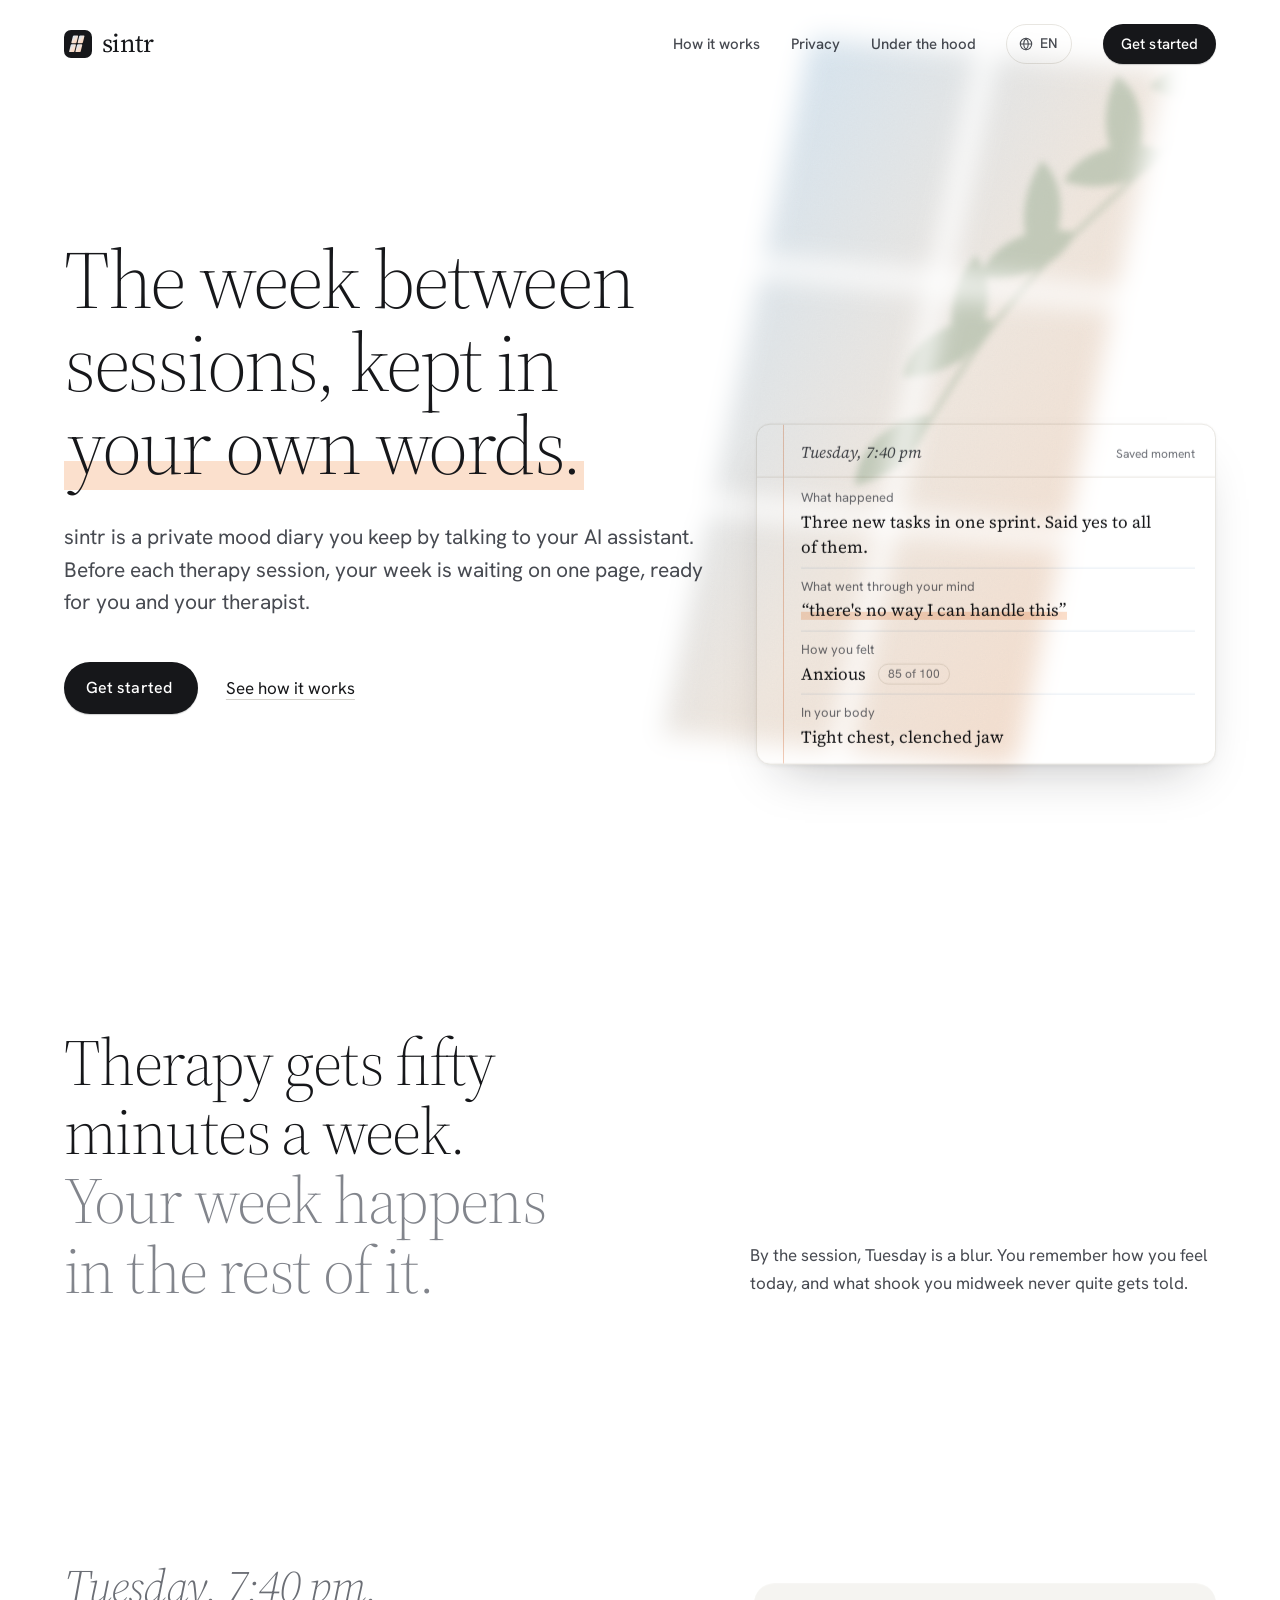
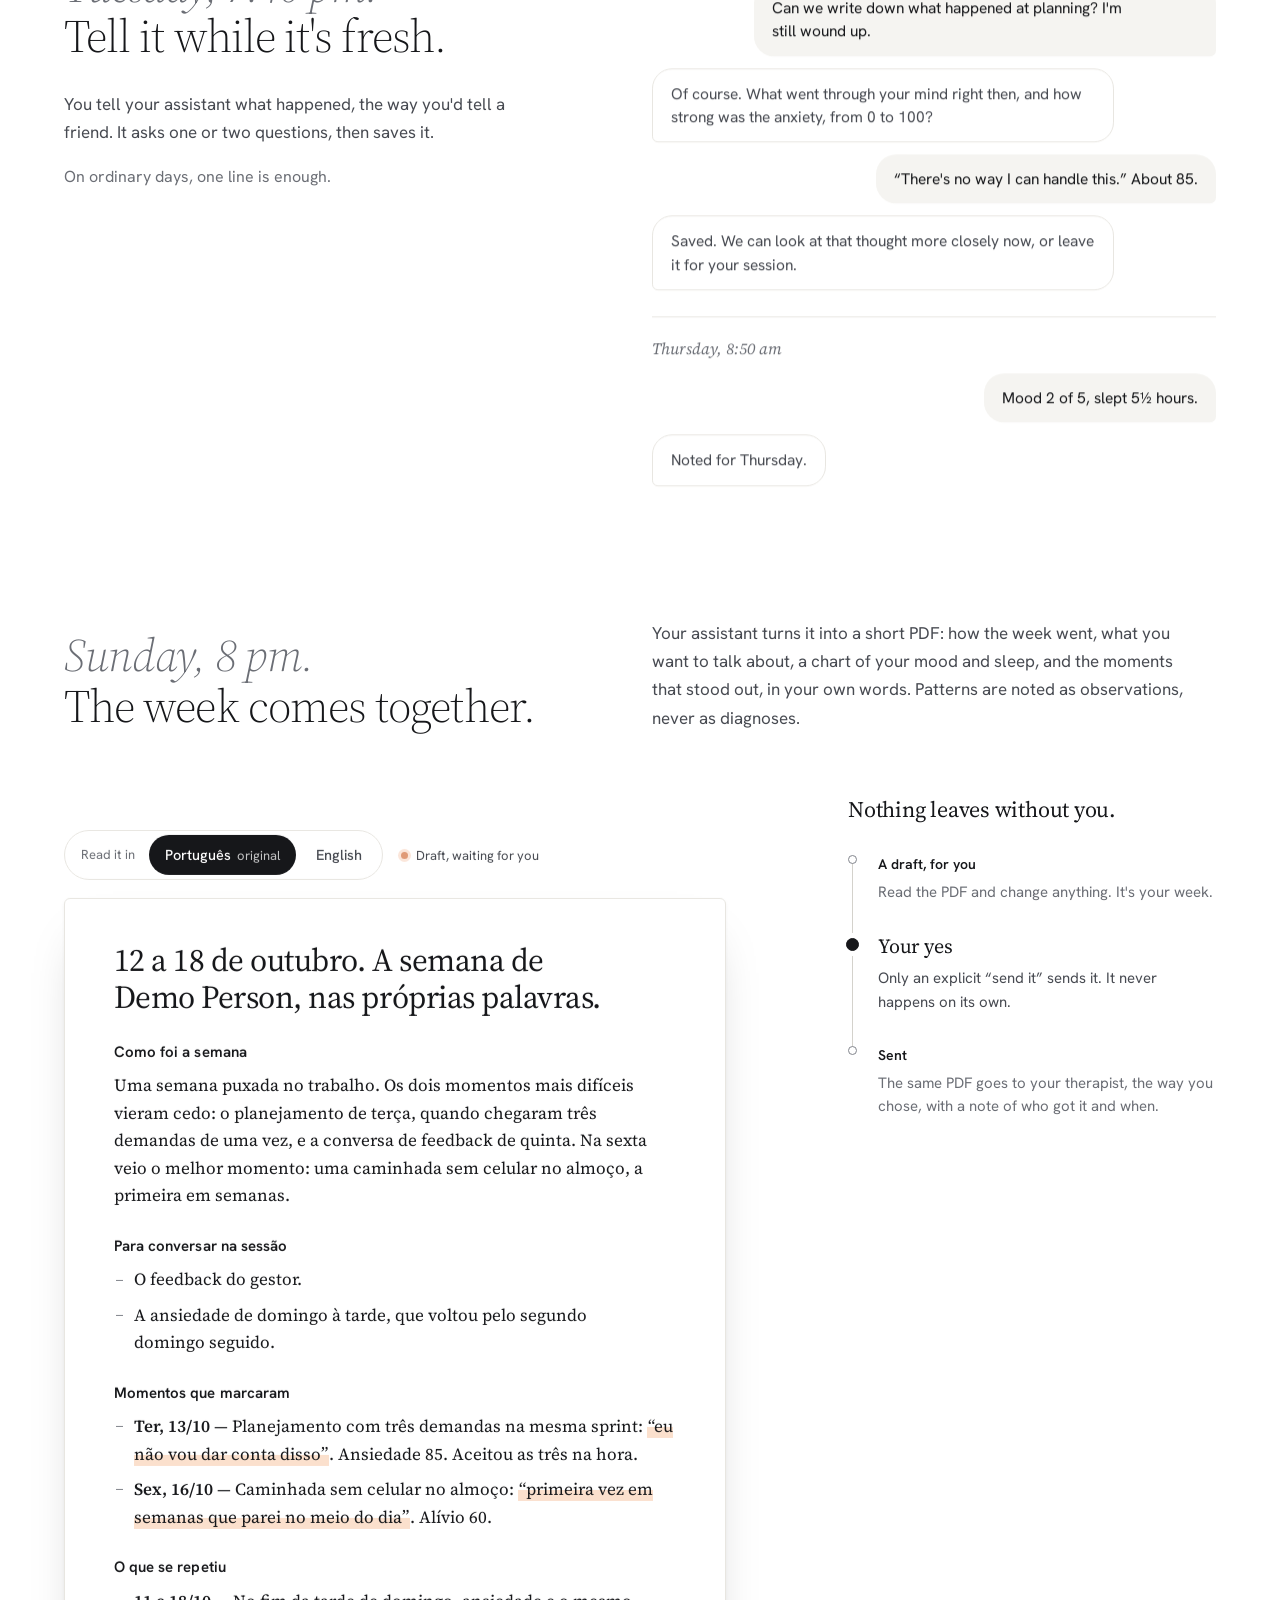
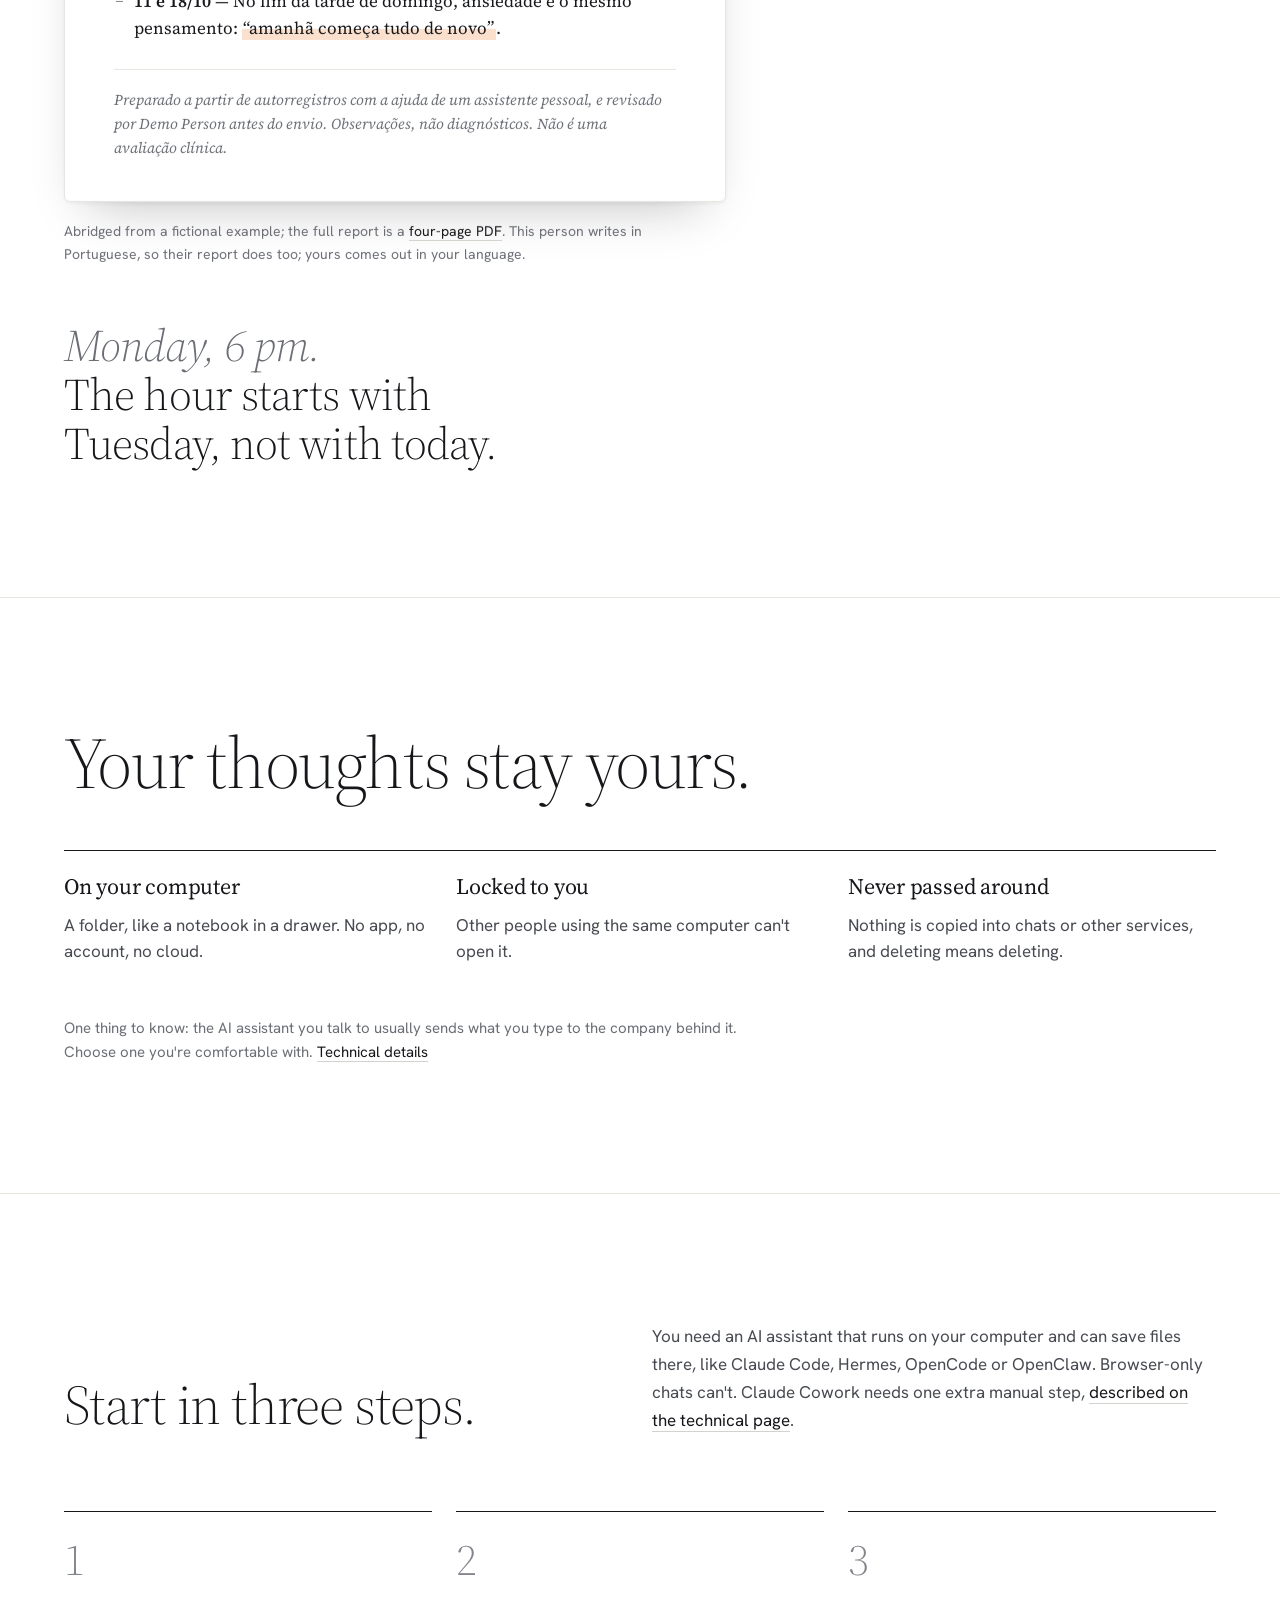
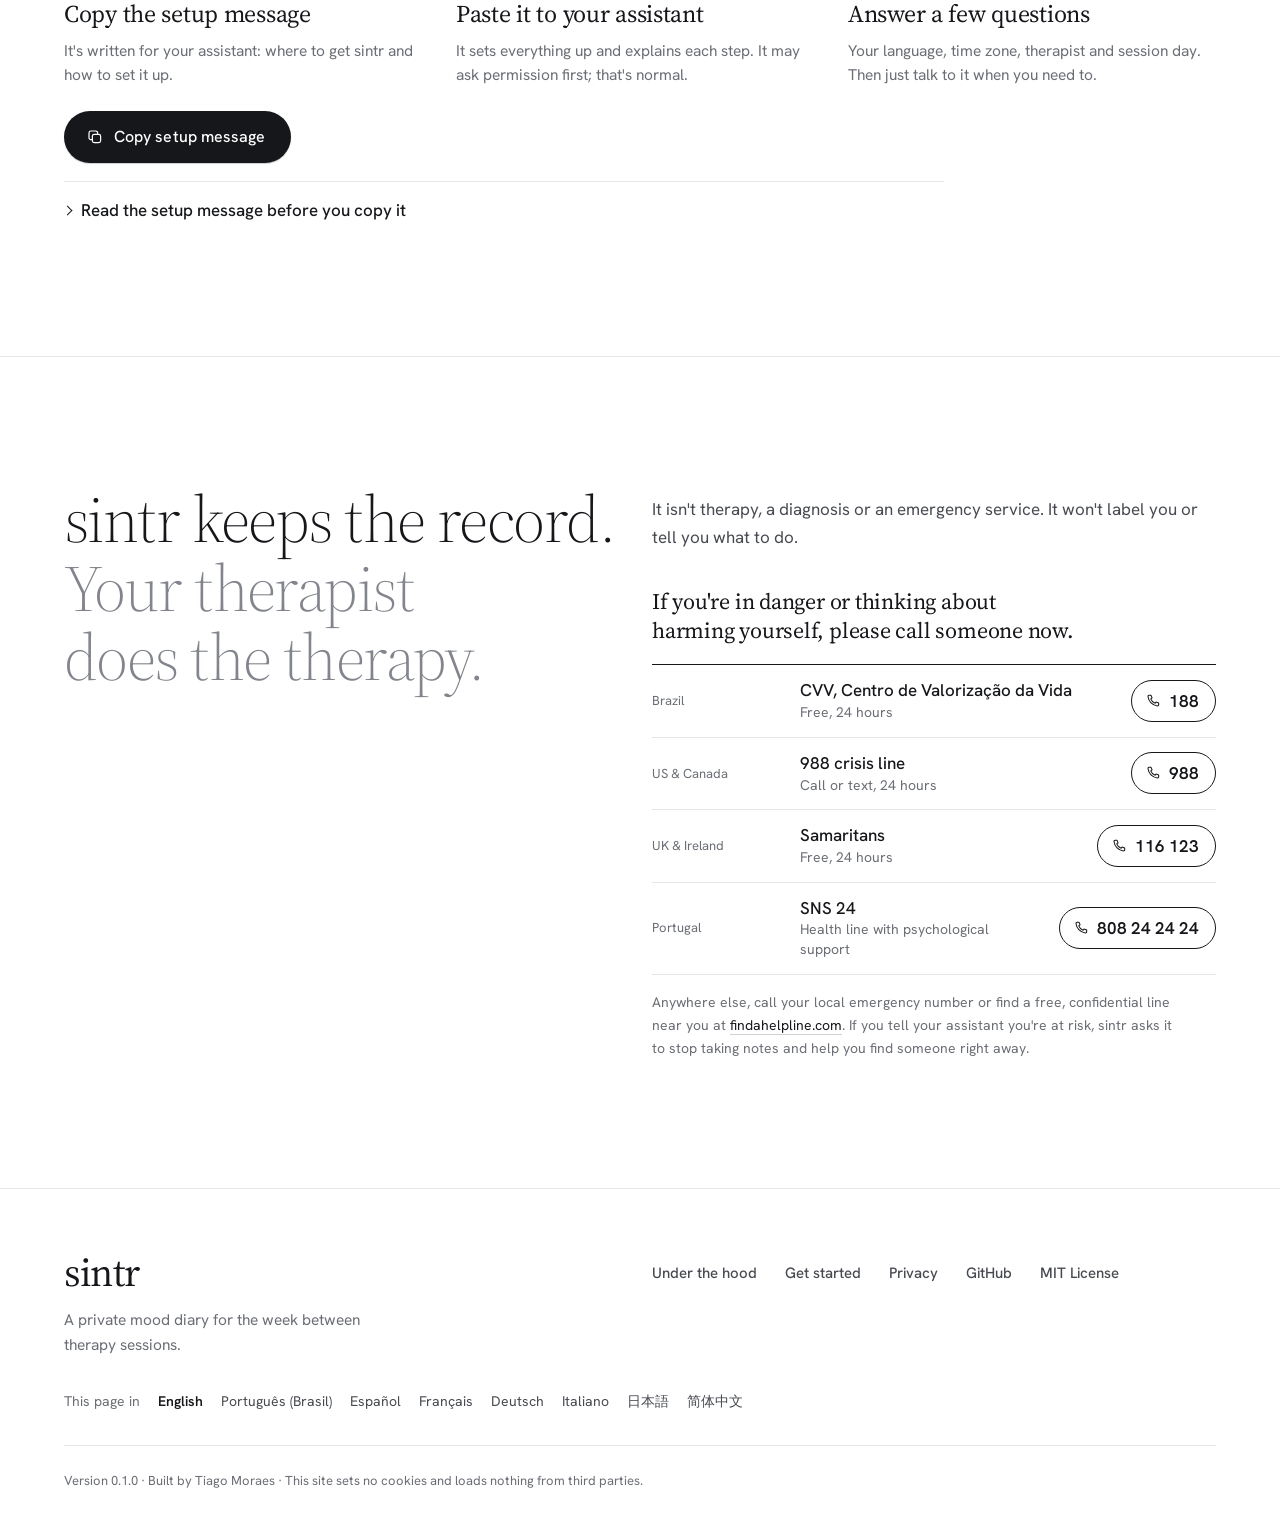
==== commit 35032e4f: "site: the report section and /tech/ follow the PDF report Home, in every language: the Sunday scene " ====
--- a/site/index.html
+++ b/site/index.html
@@ -250,7 +250,7 @@
         <div class="wrap">
           <div class="report__head">
             <h3 id="report-title" class="h-day h-day--wide" data-reveal data-i18n="report.title"><span class="when">Sunday, 8&nbsp;pm.</span> The week comes&nbsp;together.</h3>
-            <p class="prose" data-reveal data-i18n="report.body">Your assistant writes it up: what happened, how you felt, what helped, and what you might want to bring up. Patterns are noted as observations, never as&nbsp;diagnoses.</p>
+            <p class="prose" data-reveal data-i18n="report.body">Your assistant turns it into a short PDF: how the week went, what you want to talk about, a chart of your mood and sleep, and the moments that stood out, in your own words. Patterns are noted as observations, never as&nbsp;diagnoses.</p>
           </div>
 
           <div class="report__grid">
@@ -267,49 +267,49 @@
               <p class="paper__status" data-i18n="report.status"><span class="paper__dot" aria-hidden="true"></span> Draft, waiting for you</p>
 
               <article class="paper paper--pt" lang="pt-BR" aria-label="Example weekly report, original Portuguese, abridged" data-i18n-attr="aria-label:report.original_label">
-                <h4 class="paper__title">Relatório semanal — Demo Person — 2026-W42</h4>
-                <h5>Resumo</h5>
-                <p>Semana de carga alta no trabalho, com dois picos de ansiedade no início (pressão de prazos em 13/10 e um feedback recebido como crítica em 15/10) e uma recuperação clara no fim de semana, incluindo uma pausa no meio do dia pela primeira vez em semanas e um jantar em família tranquilo.</p>
-                <h5>Situações marcantes</h5>
-                <ul>
-                  <li><b>13/10</b> — Reunião de planning com três demandas na mesma sprint: <mark>“eu não vou dar conta disso”</mark>; ansiedade 85. Aceitou tudo na hora e continuou trabalhando à noite.</li>
-                  <li><b>15/10</b> — Feedback individual do gestor sobre ritmo de entrega: <mark>“ele acha que eu sou lento”</mark>; ansiedade 70, vergonha 55. Pediu desculpas repetidamente durante a conversa.</li>
-                </ul>
-                <h5>Temas e padrões recorrentes</h5>
-                <ul>
-                  <li>Observação: as duas situações de maior sofrimento (13 e 15/10) foram no trabalho e envolvendo avaliação/expectativa externa.</li>
-                </ul>
-                <h5>Temas para a sessão</h5>
-                <ul>
-                  <li>Padrão de aceitar demanda em excesso na hora e trabalhar à noite — o que acontece antes de dizer “sim”?</li>
-                  <li>Feedback recebido como avaliação de valor pessoal (vergonha, pedir desculpas repetidamente).</li>
-                </ul>
-                <p class="paper__foot">Resumo preparado a partir de auto-registros (check-ins e entradas estruturadas) com auxílio do assistente pessoal. Não é avaliação clínica.</p>
+                <h4 class="paper__title">12 a 18 de outubro. A semana de Demo Person, nas próprias palavras.</h4>
+                <h5>Como foi a semana</h5>
+                <p>Uma semana puxada no trabalho. Os dois momentos mais difíceis vieram cedo: o planejamento de terça, quando chegaram três demandas de uma vez, e a conversa de feedback de quinta. Na sexta veio o melhor momento: uma caminhada sem celular no almoço, a primeira em semanas.</p>
+                <h5>Para conversar na sessão</h5>
+                <ul>
+                  <li>O feedback do gestor.</li>
+                  <li>A ansiedade de domingo à tarde, que voltou pelo segundo domingo seguido.</li>
+                </ul>
+                <h5>Momentos que marcaram</h5>
+                <ul>
+                  <li><b>Ter, 13/10</b> — Planejamento com três demandas na mesma sprint: <mark>“eu não vou dar conta disso”</mark>. Ansiedade 85. Aceitou as três na hora.</li>
+                  <li><b>Sex, 16/10</b> — Caminhada sem celular no almoço: <mark>“primeira vez em semanas que parei no meio do dia”</mark>. Alívio 60.</li>
+                </ul>
+                <h5>O que se repetiu</h5>
+                <ul>
+                  <li><b>11 e 18/10</b> — No fim da tarde de domingo, ansiedade e o mesmo pensamento: <mark>“amanhã começa tudo de novo”</mark>.</li>
+                </ul>
+                <p class="paper__foot">Preparado a partir de autorregistros com a ajuda de um assistente pessoal, e revisado por Demo Person antes do envio. Observações, não diagnósticos. Não é uma avaliação clínica.</p>
               </article>
 
               <!-- i18n:report-local -->
               <article class="paper paper--en" lang="en" aria-label="Example weekly report, English translation, abridged" data-i18n-attr="aria-label:report.local_label" data-i18n-local="lang">
-                <h4 class="paper__title" data-i18n="report.doc_title">Weekly report — Demo Person — 2026-W42</h4>
-                <h5 data-i18n="report.doc_summary_h">Summary</h5>
-                <p data-i18n="report.doc_summary">A week of heavy workload, with two anxiety peaks early on (deadline pressure on Oct 13 and feedback taken as criticism on Oct 15) and a clear recovery over the weekend, including a midday break for the first time in weeks and a calm family dinner.</p>
-                <h5 data-i18n="report.doc_situations_h">Notable situations</h5>
-                <ul>
-                  <li data-i18n="report.doc_situation1"><b>Oct 13</b> — Planning meeting with three demands in the same sprint: <mark>“there's no way I can handle this”</mark>; anxiety 85. Accepted everything on the spot and kept working into the night.</li>
-                  <li data-i18n="report.doc_situation2"><b>Oct 15</b> — One-on-one feedback from the manager about delivery pace: <mark>“he thinks I'm slow”</mark>; anxiety 70, shame 55. Apologized repeatedly during the conversation.</li>
-                </ul>
-                <h5 data-i18n="report.doc_patterns_h">Recurring themes and patterns</h5>
-                <ul>
-                  <li data-i18n="report.doc_pattern1">Observation: the two most distressing situations (Oct 13 and 15) were at work and involved external evaluation or expectations.</li>
-                </ul>
-                <h5 data-i18n="report.doc_topics_h">Topics for the session</h5>
-                <ul>
-                  <li data-i18n="report.doc_topic1">The pattern of taking on too much on the spot and working at night — what happens just before saying “yes”?</li>
-                  <li data-i18n="report.doc_topic2">Feedback heard as a judgment of personal worth (shame, apologizing repeatedly).</li>
-                </ul>
-                <p class="paper__foot" data-i18n="report.doc_foot">Summary prepared from self-reports (check-ins and structured entries) with the help of a personal assistant. Not a clinical assessment.</p>
+                <h4 class="paper__title" data-i18n="report.doc_title">October 12–18. Demo Person's week, in their own words.</h4>
+                <h5 data-i18n="report.doc_week_h">How the week went</h5>
+                <p data-i18n="report.doc_week">A heavy week at work. The two hardest moments came early: Tuesday's planning, when three new demands landed at once, and Thursday's feedback conversation. Friday brought the best moment: a walk at lunch without the phone, the first in weeks.</p>
+                <h5 data-i18n="report.doc_session_h">For the session</h5>
+                <ul>
+                  <li data-i18n="report.doc_session1">The manager's feedback.</li>
+                  <li data-i18n="report.doc_session2">The Sunday afternoon anxiety, back for a second Sunday in a row.</li>
+                </ul>
+                <h5 data-i18n="report.doc_moments_h">Moments that stood out</h5>
+                <ul>
+                  <li data-i18n="report.doc_moment1"><b>Tue, Oct 13</b> — Planning, three new demands in one sprint: <mark>“there's no way I can handle this”</mark>. Anxiety 85. Accepted all three on the spot.</li>
+                  <li data-i18n="report.doc_moment2"><b>Fri, Oct 16</b> — A walk at lunch without the phone: <mark>“first time in weeks I stopped in the middle of the day”</mark>. Relief 60.</li>
+                </ul>
+                <h5 data-i18n="report.doc_patterns_h">What repeated</h5>
+                <ul>
+                  <li data-i18n="report.doc_pattern1"><b>Oct 11 and 18</b> — Late on Sunday afternoon, anxiety and the same thought: <mark>“tomorrow it all starts again”</mark>.</li>
+                </ul>
+                <p class="paper__foot" data-i18n="report.doc_foot">Prepared from self-reports with the help of a personal assistant, and reviewed by Demo Person before sending. Observations, not diagnoses. Not a clinical assessment.</p>
               </article>
               <!-- /i18n:report-local -->
-              <p class="report__src" data-i18n="report.source">Abridged from a fictional example. This person writes in Portuguese, so their summary does too; yours comes out in your&nbsp;language.</p>
+              <p class="report__src" data-i18n="report.source">Abridged from a fictional example; the full report is a <a class="link" href="https://github.com/tiagomoraes/sintr/blob/main/docs/example-report.pdf">four-page PDF</a>. This person writes in Portuguese, so their report does too; yours comes out in your&nbsp;language.</p>
             </div>
 
             <aside class="report__flow" aria-labelledby="lifecycle-title">
@@ -317,7 +317,7 @@
               <ol class="stations">
                 <li class="stations__item" data-reveal>
                   <span class="stations__state" data-i18n="report.step1">A draft, for you</span>
-                  <p data-i18n="report.step1_text">Read it and change anything. It's your week.</p>
+                  <p data-i18n="report.step1_text">Read the PDF and change anything. It's your week.</p>
                 </li>
                 <li class="stations__item stations__item--gate" data-reveal>
                   <span class="stations__state" data-i18n="report.step2">Your yes</span>
@@ -325,7 +325,7 @@
                 </li>
                 <li class="stations__item" data-reveal>
                   <span class="stations__state" data-i18n="report.step3">Sent</span>
-                  <p data-i18n="report.step3_text">To your therapist, the way you chose, with a note of who got it and when.</p>
+                  <p data-i18n="report.step3_text">The same PDF goes to your therapist, the way you chose, with a note of who got it and when.</p>
                 </li>
               </ol>
             </aside>
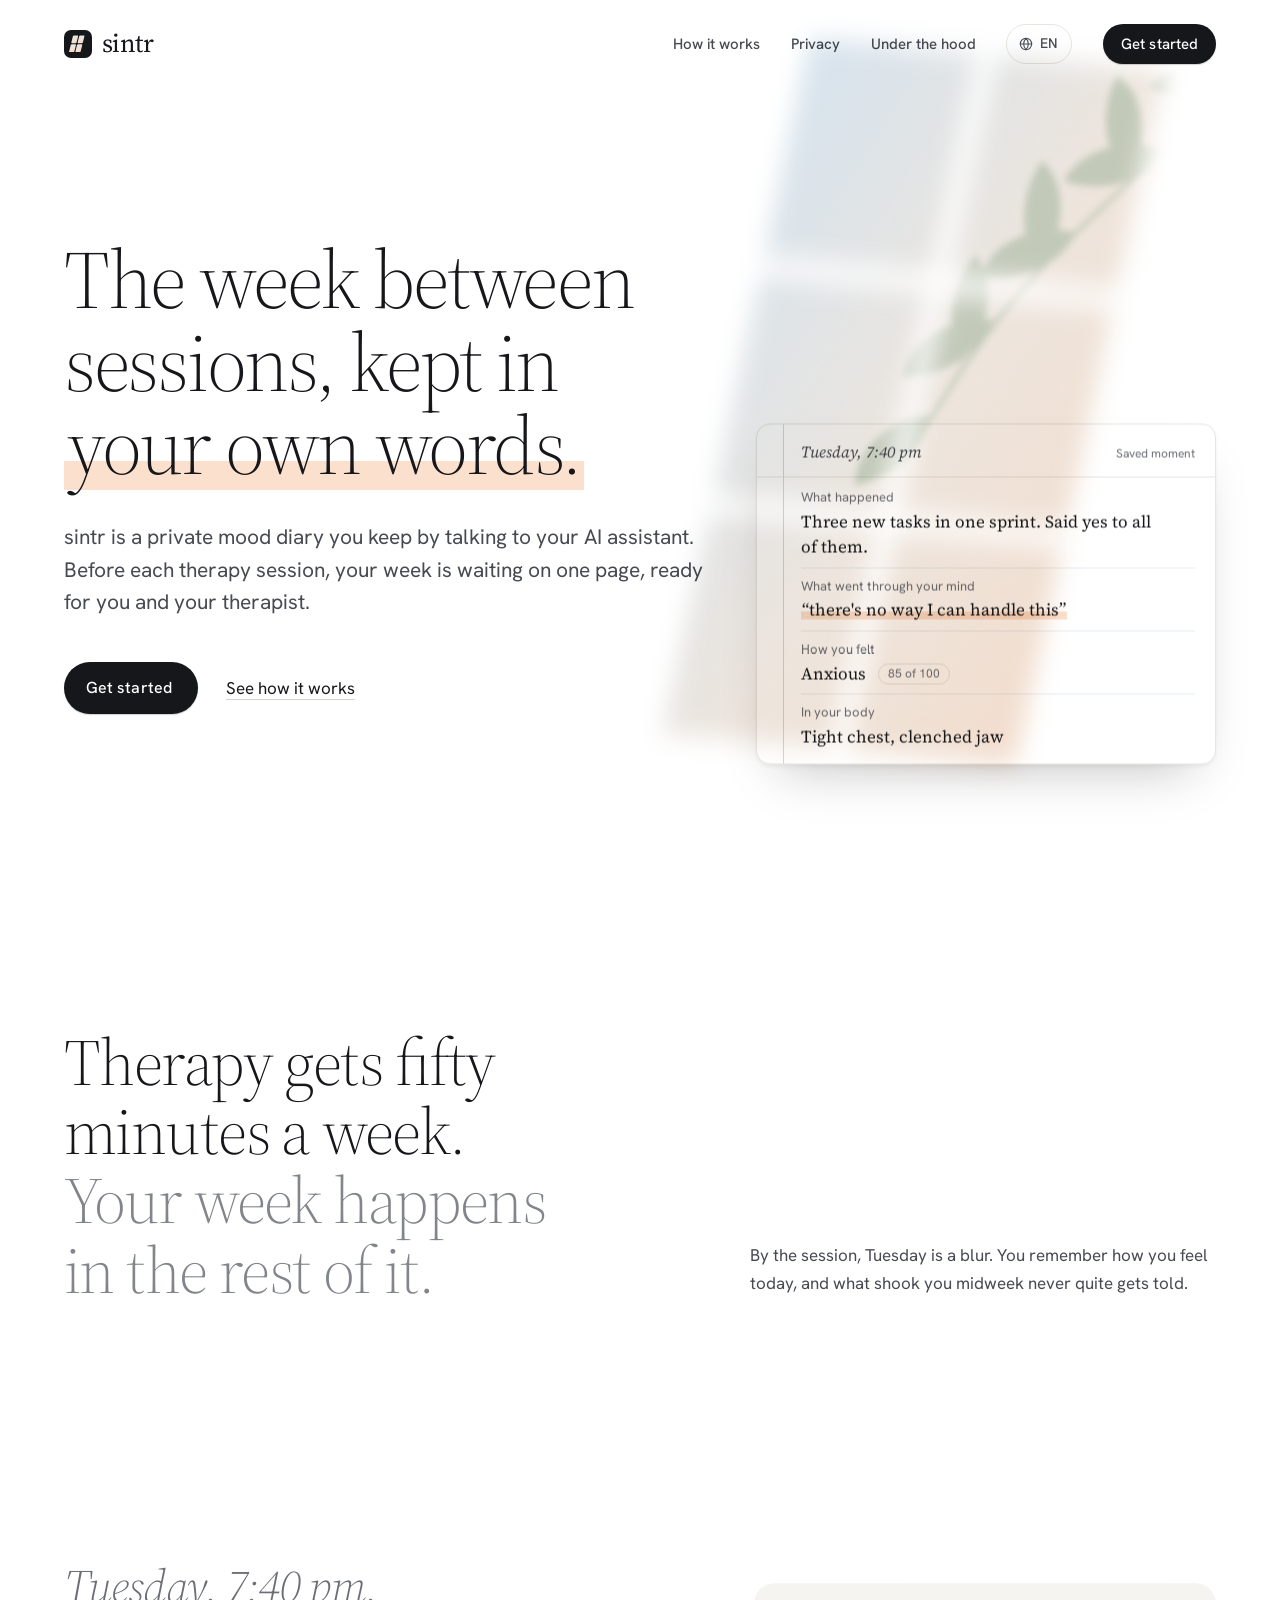
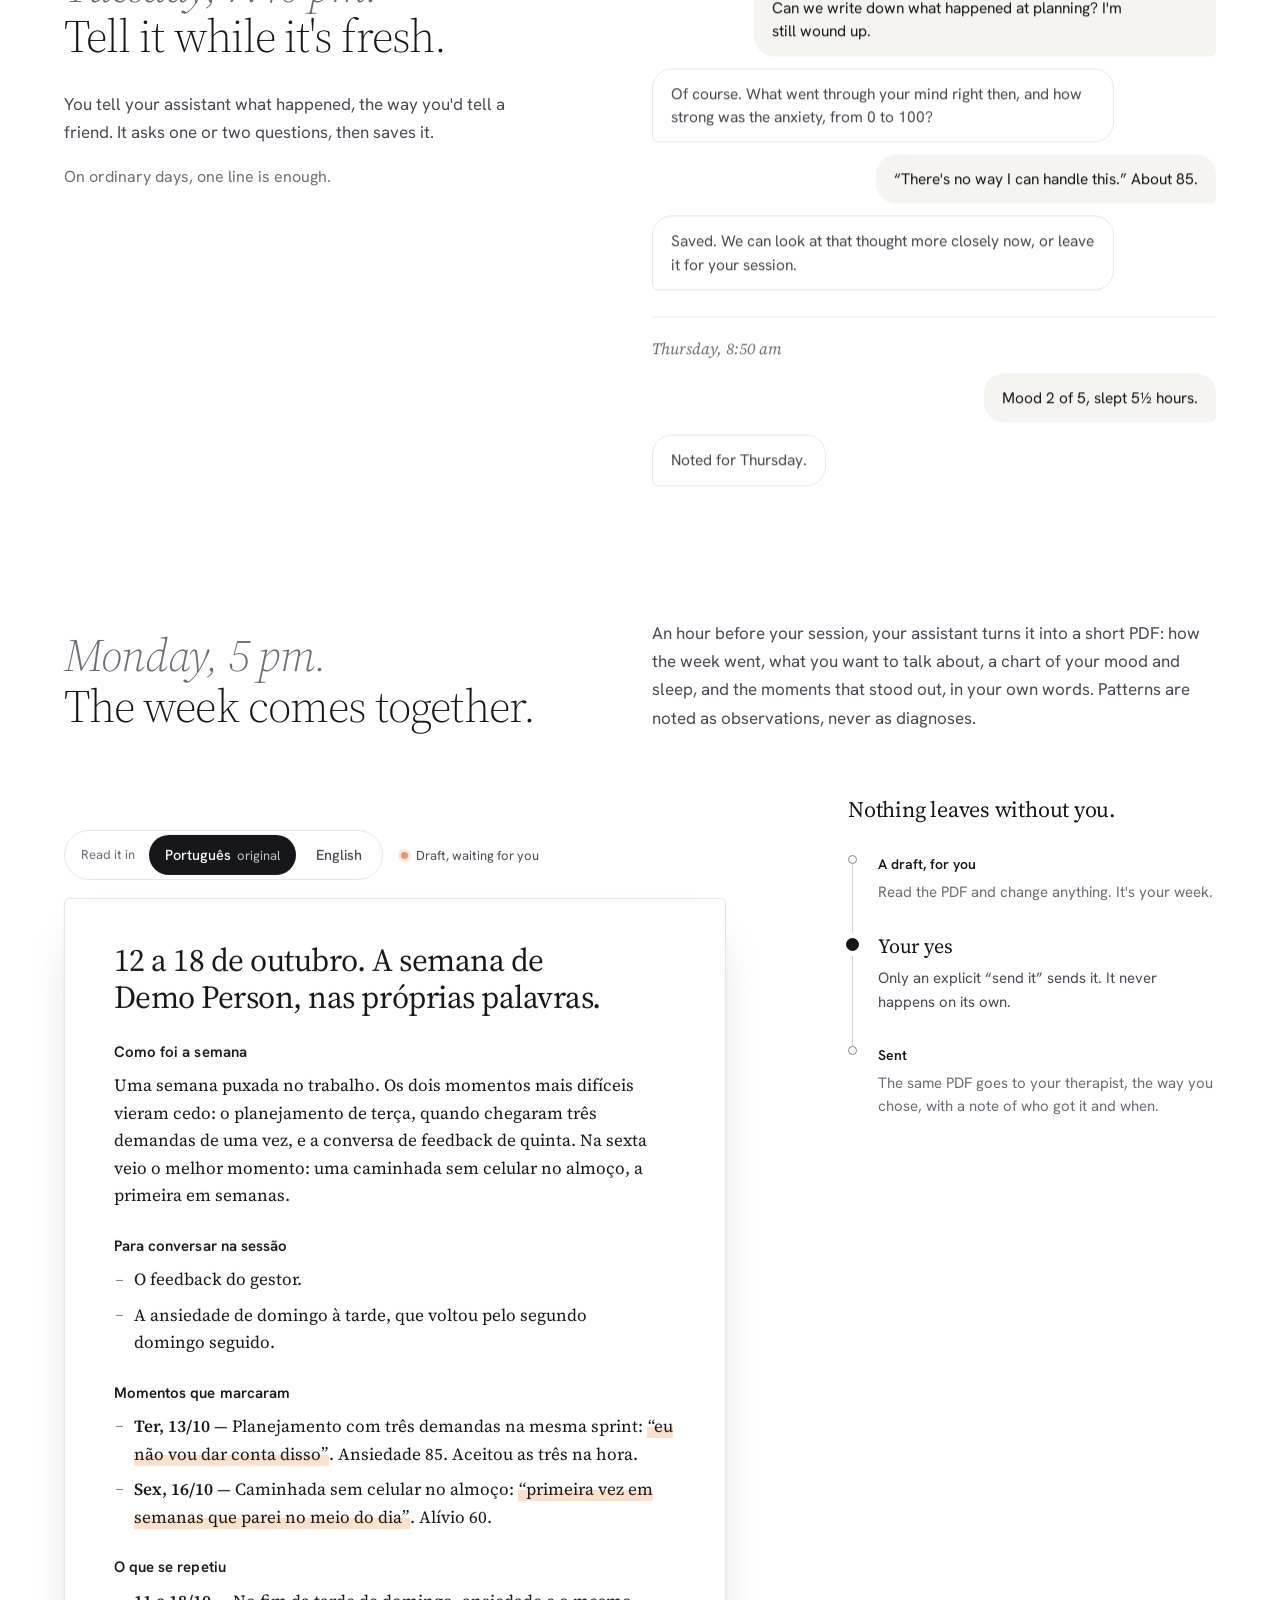
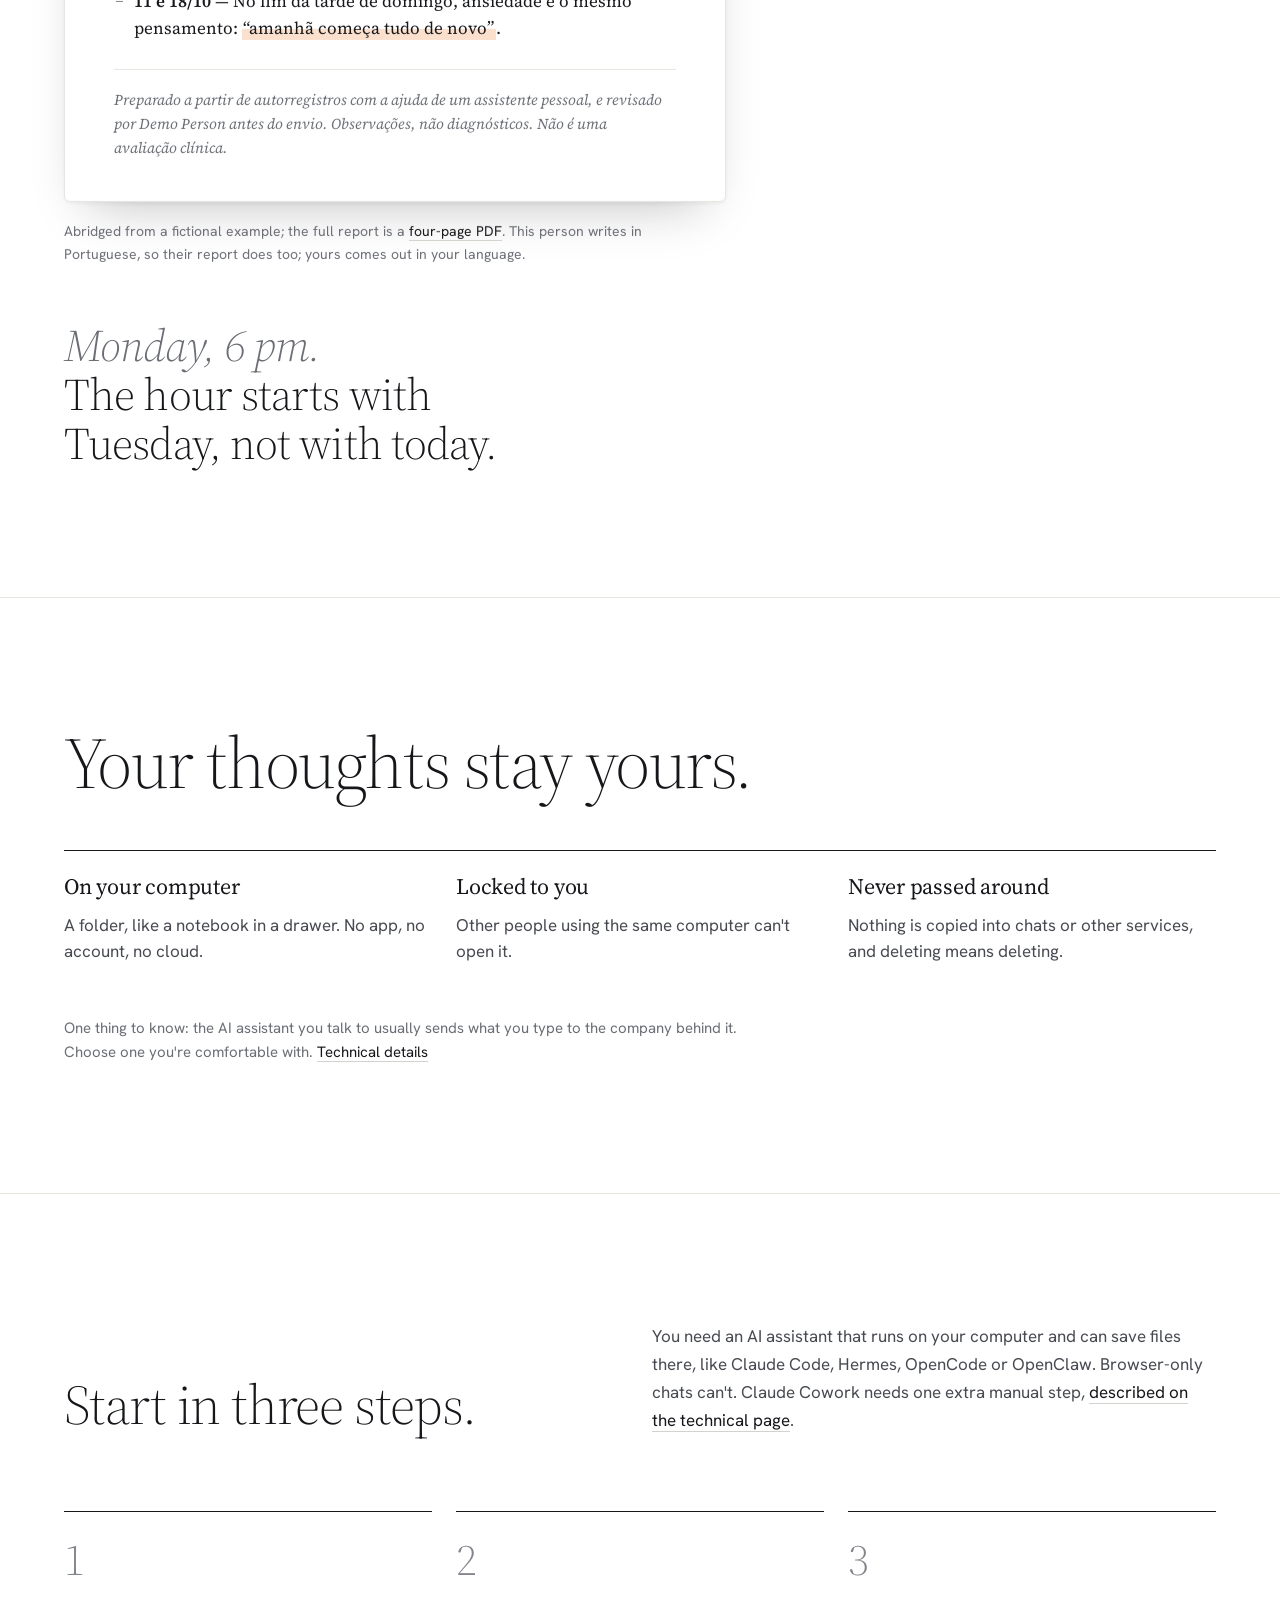
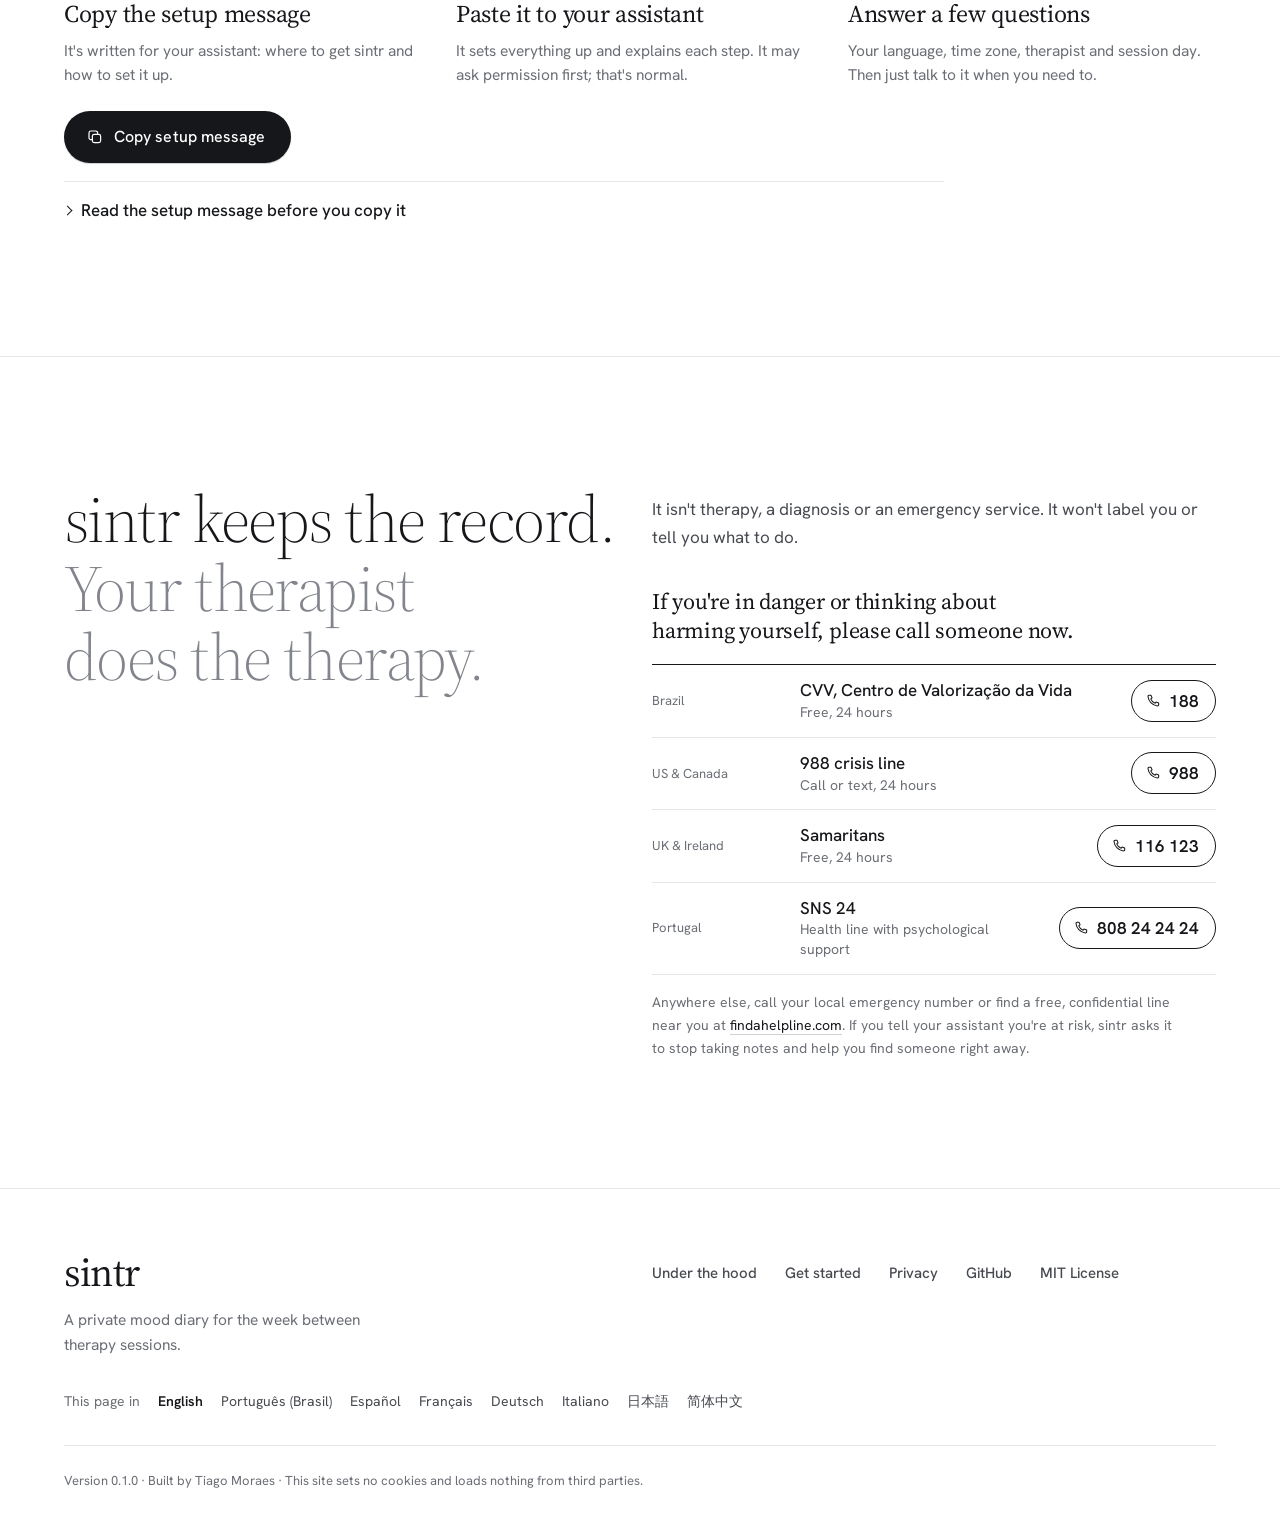
==== commit bdfaecd4: "site: the report scene moves to an hour before the session Home, every language: 'Monday, 5 pm. The " ====
--- a/site/index.html
+++ b/site/index.html
@@ -245,12 +245,12 @@
         </div>
       </section>
 
-      <!-- Sunday -->
-      <section class="day day--report" data-time="evening" aria-labelledby="report-title">
+      <!-- Monday, an hour before the session -->
+      <section class="day day--report" data-time="golden" aria-labelledby="report-title">
         <div class="wrap">
           <div class="report__head">
-            <h3 id="report-title" class="h-day h-day--wide" data-reveal data-i18n="report.title"><span class="when">Sunday, 8&nbsp;pm.</span> The week comes&nbsp;together.</h3>
-            <p class="prose" data-reveal data-i18n="report.body">Your assistant turns it into a short PDF: how the week went, what you want to talk about, a chart of your mood and sleep, and the moments that stood out, in your own words. Patterns are noted as observations, never as&nbsp;diagnoses.</p>
+            <h3 id="report-title" class="h-day h-day--wide" data-reveal data-i18n="report.title"><span class="when">Monday, 5&nbsp;pm.</span> The week comes&nbsp;together.</h3>
+            <p class="prose" data-reveal data-i18n="report.body">An hour before your session, your assistant turns it into a short PDF: how the week went, what you want to talk about, a chart of your mood and sleep, and the moments that stood out, in your own words. Patterns are noted as observations, never as&nbsp;diagnoses.</p>
           </div>
 
           <div class="report__grid">
